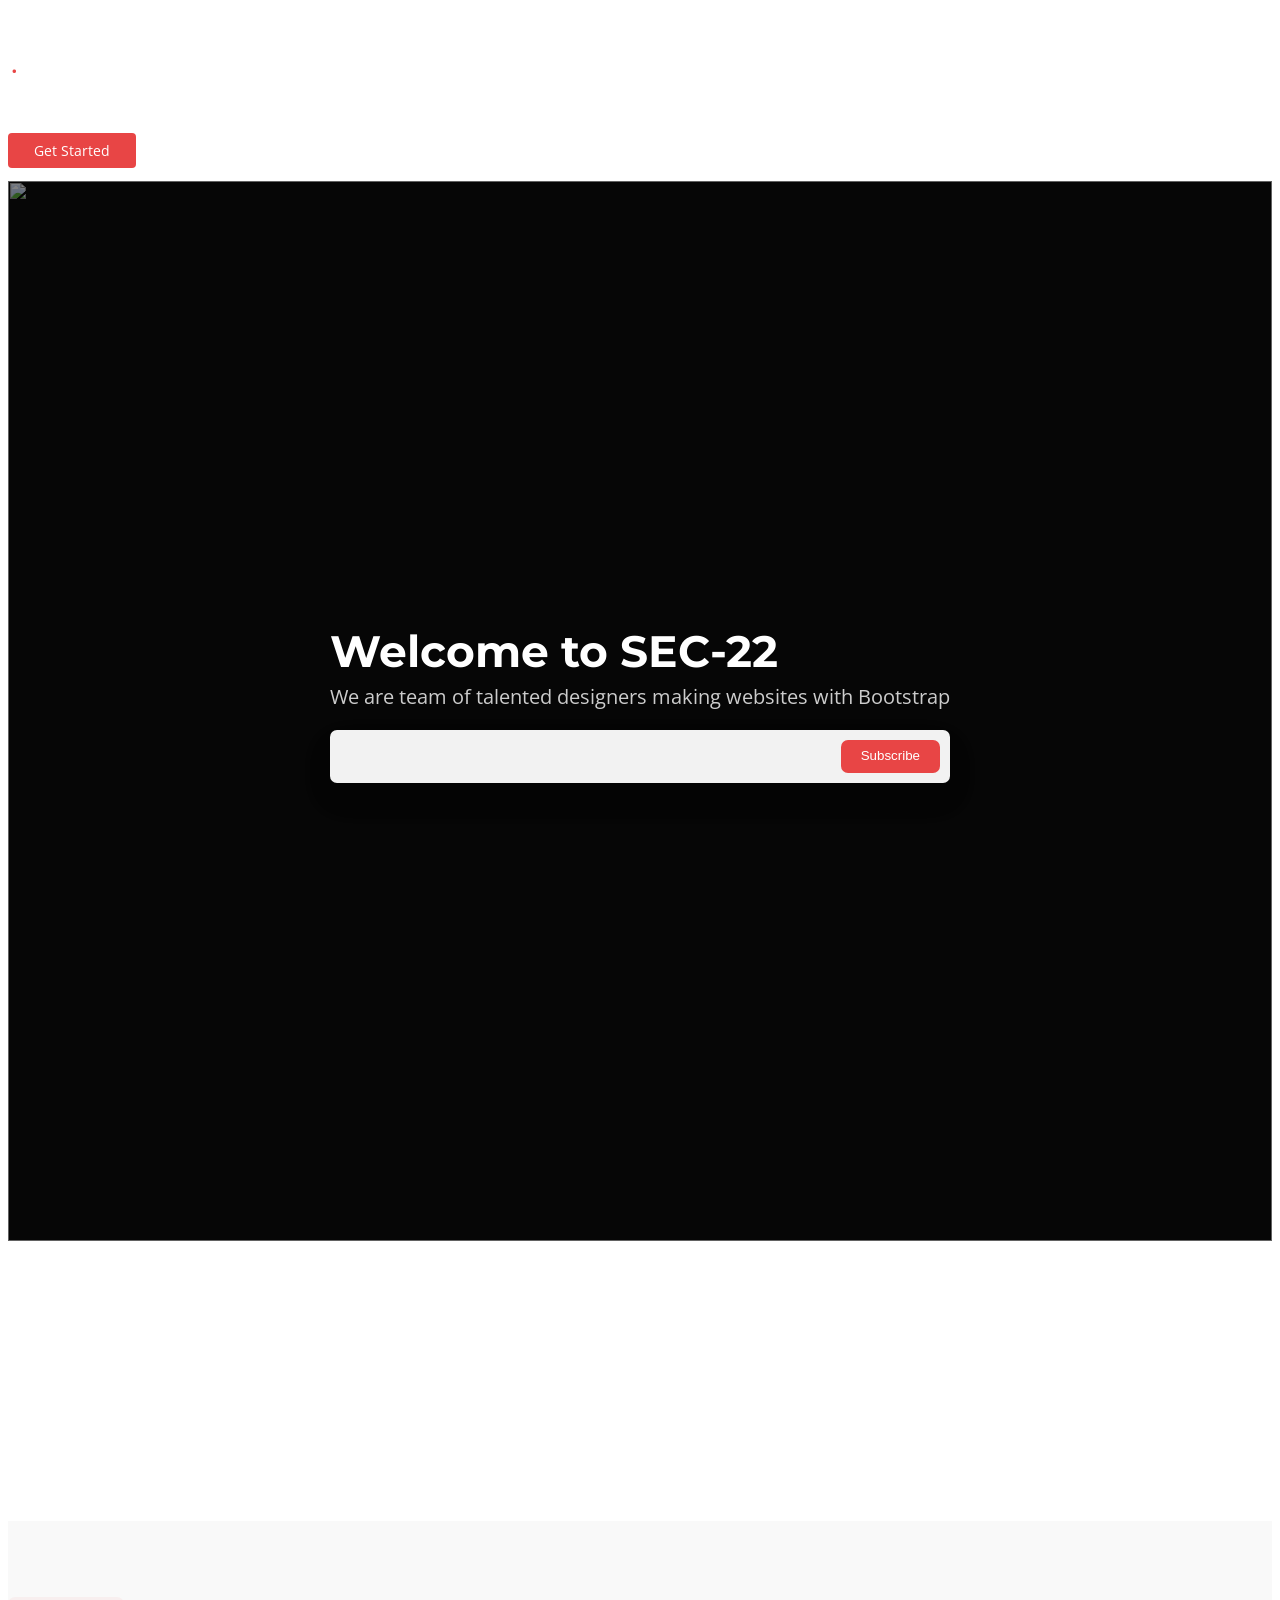
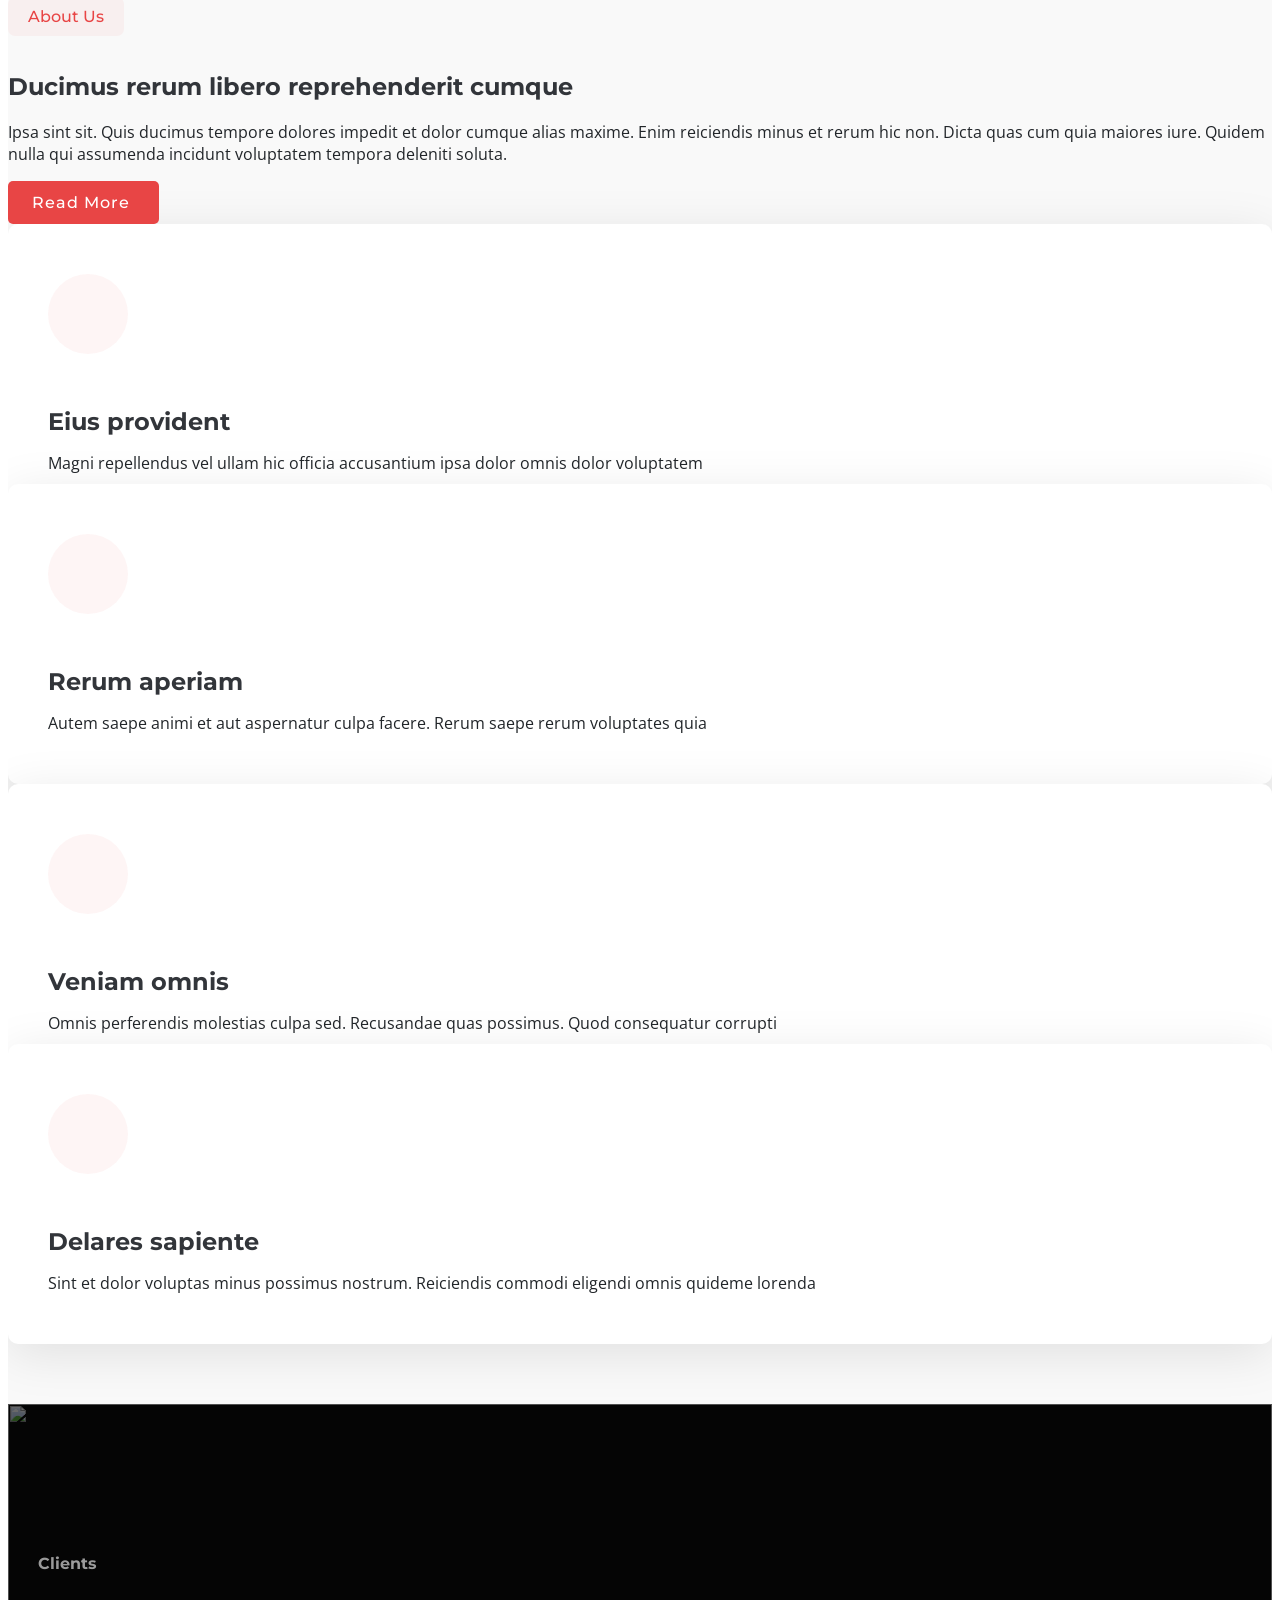
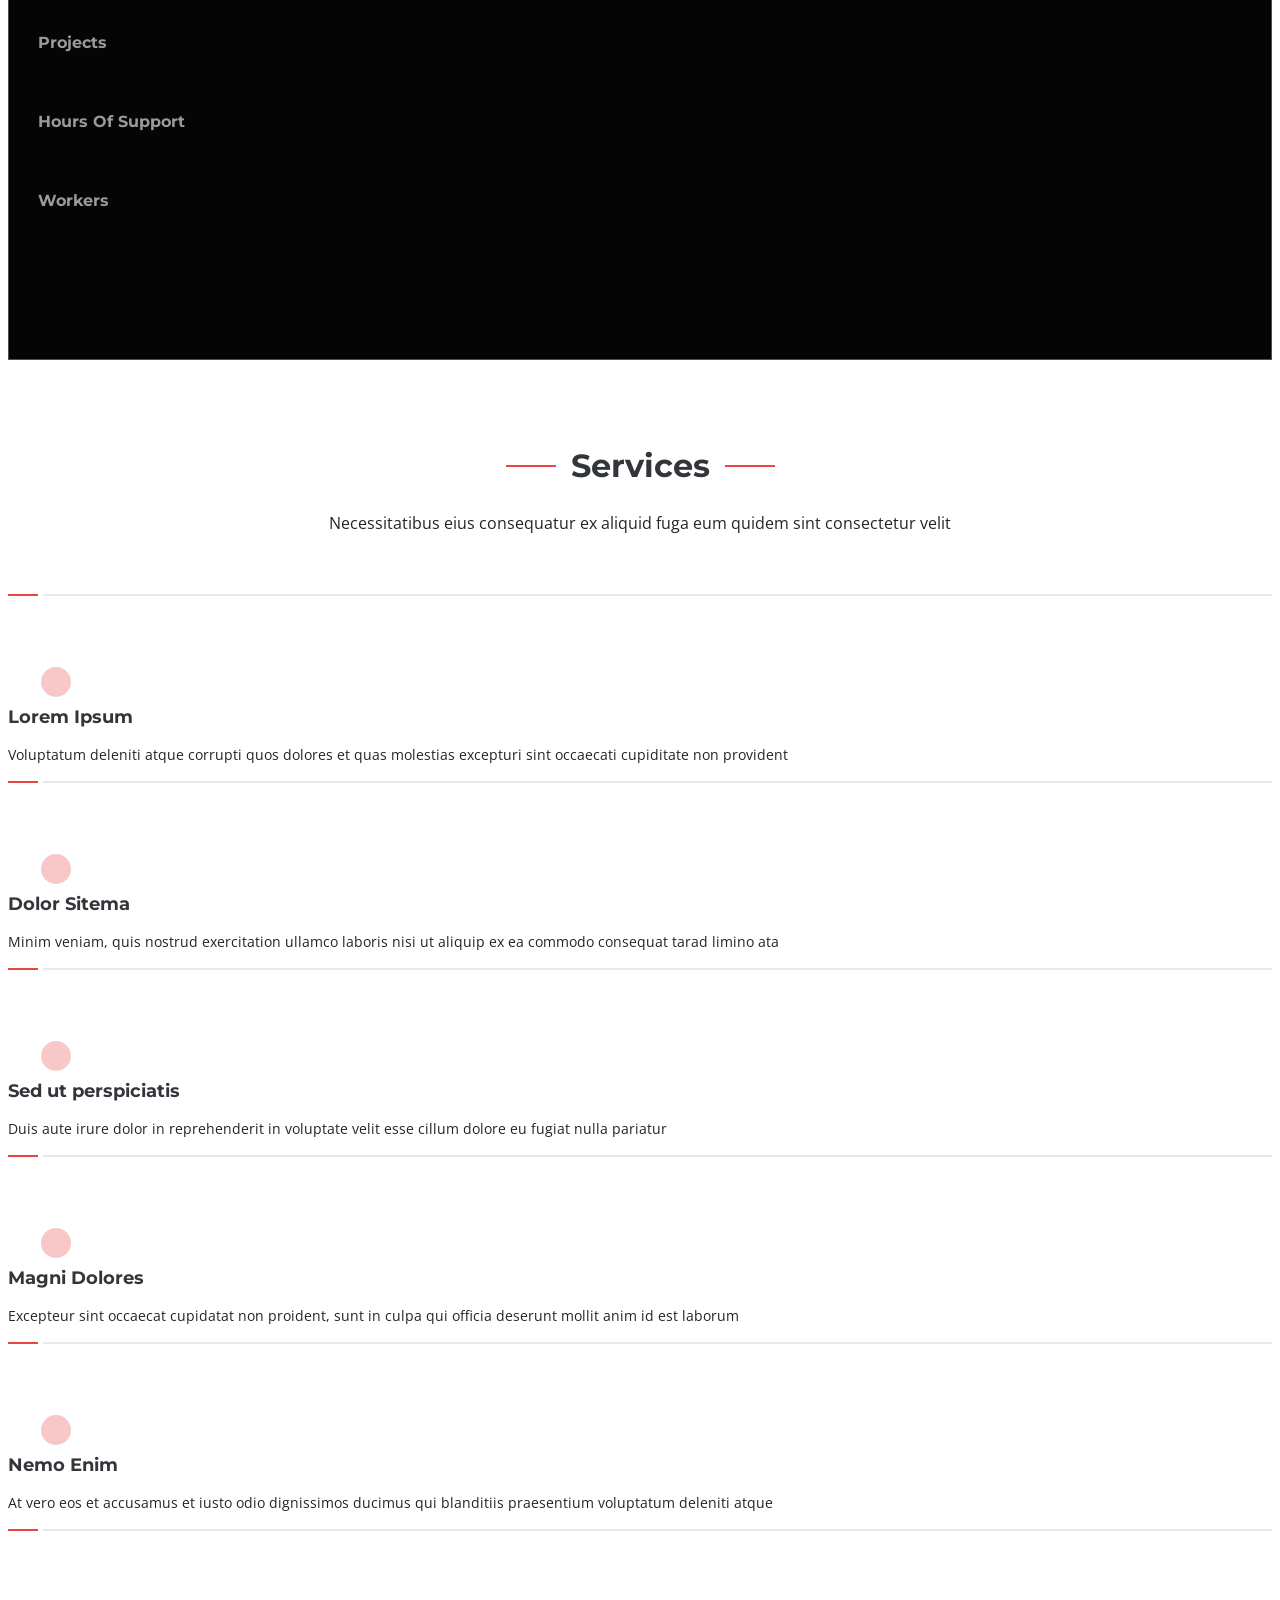
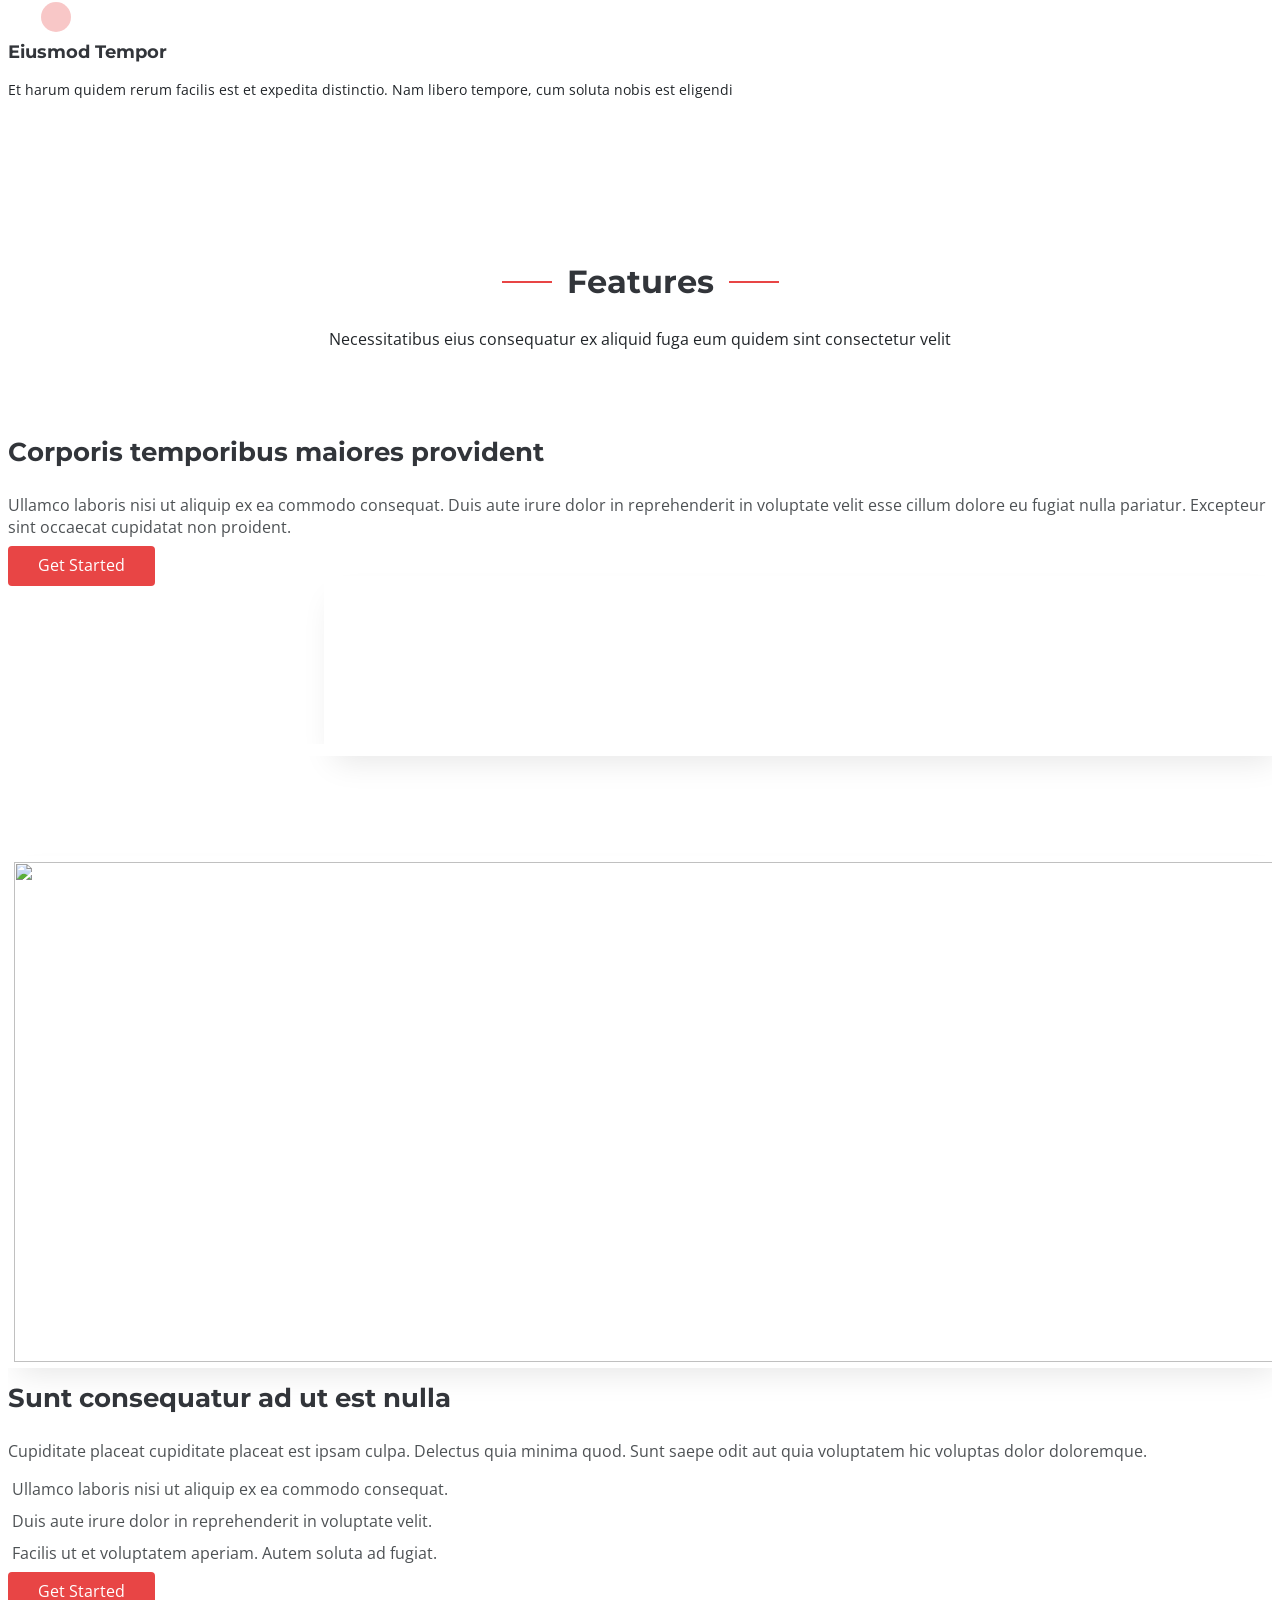
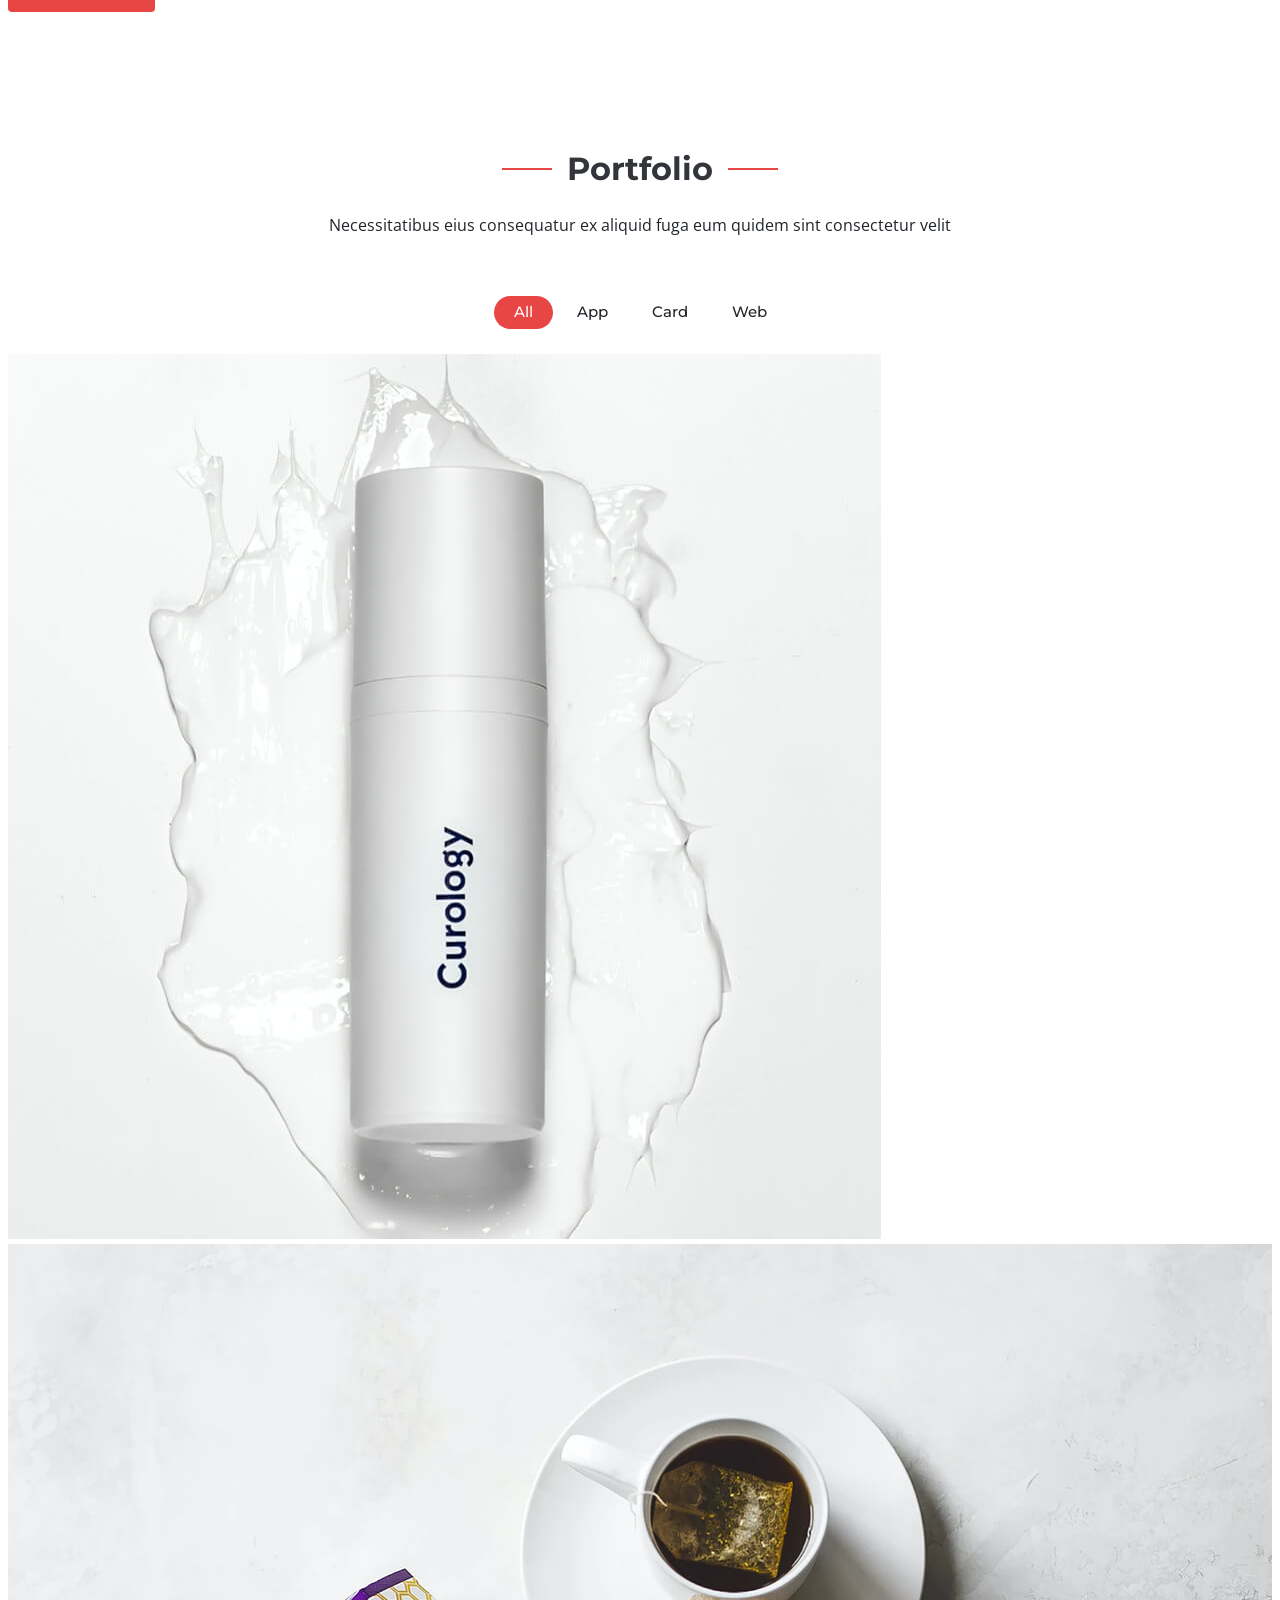
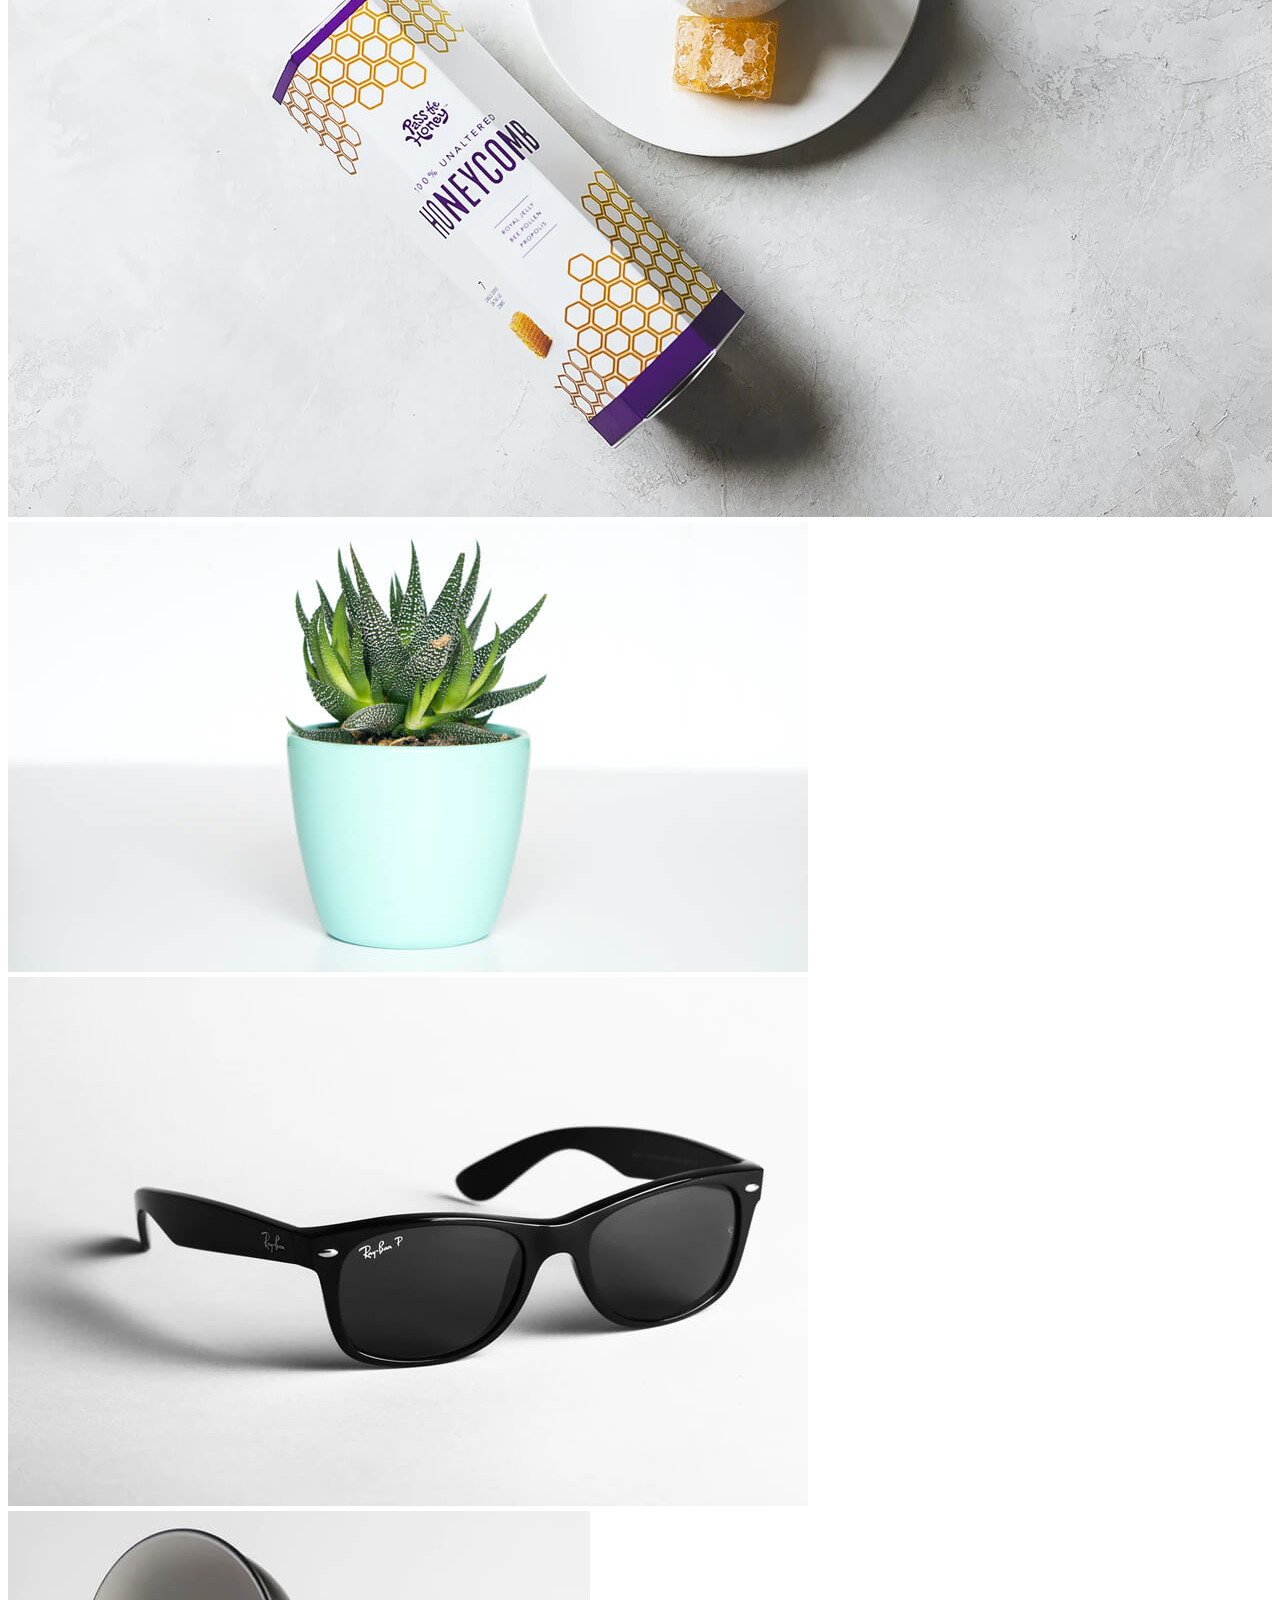
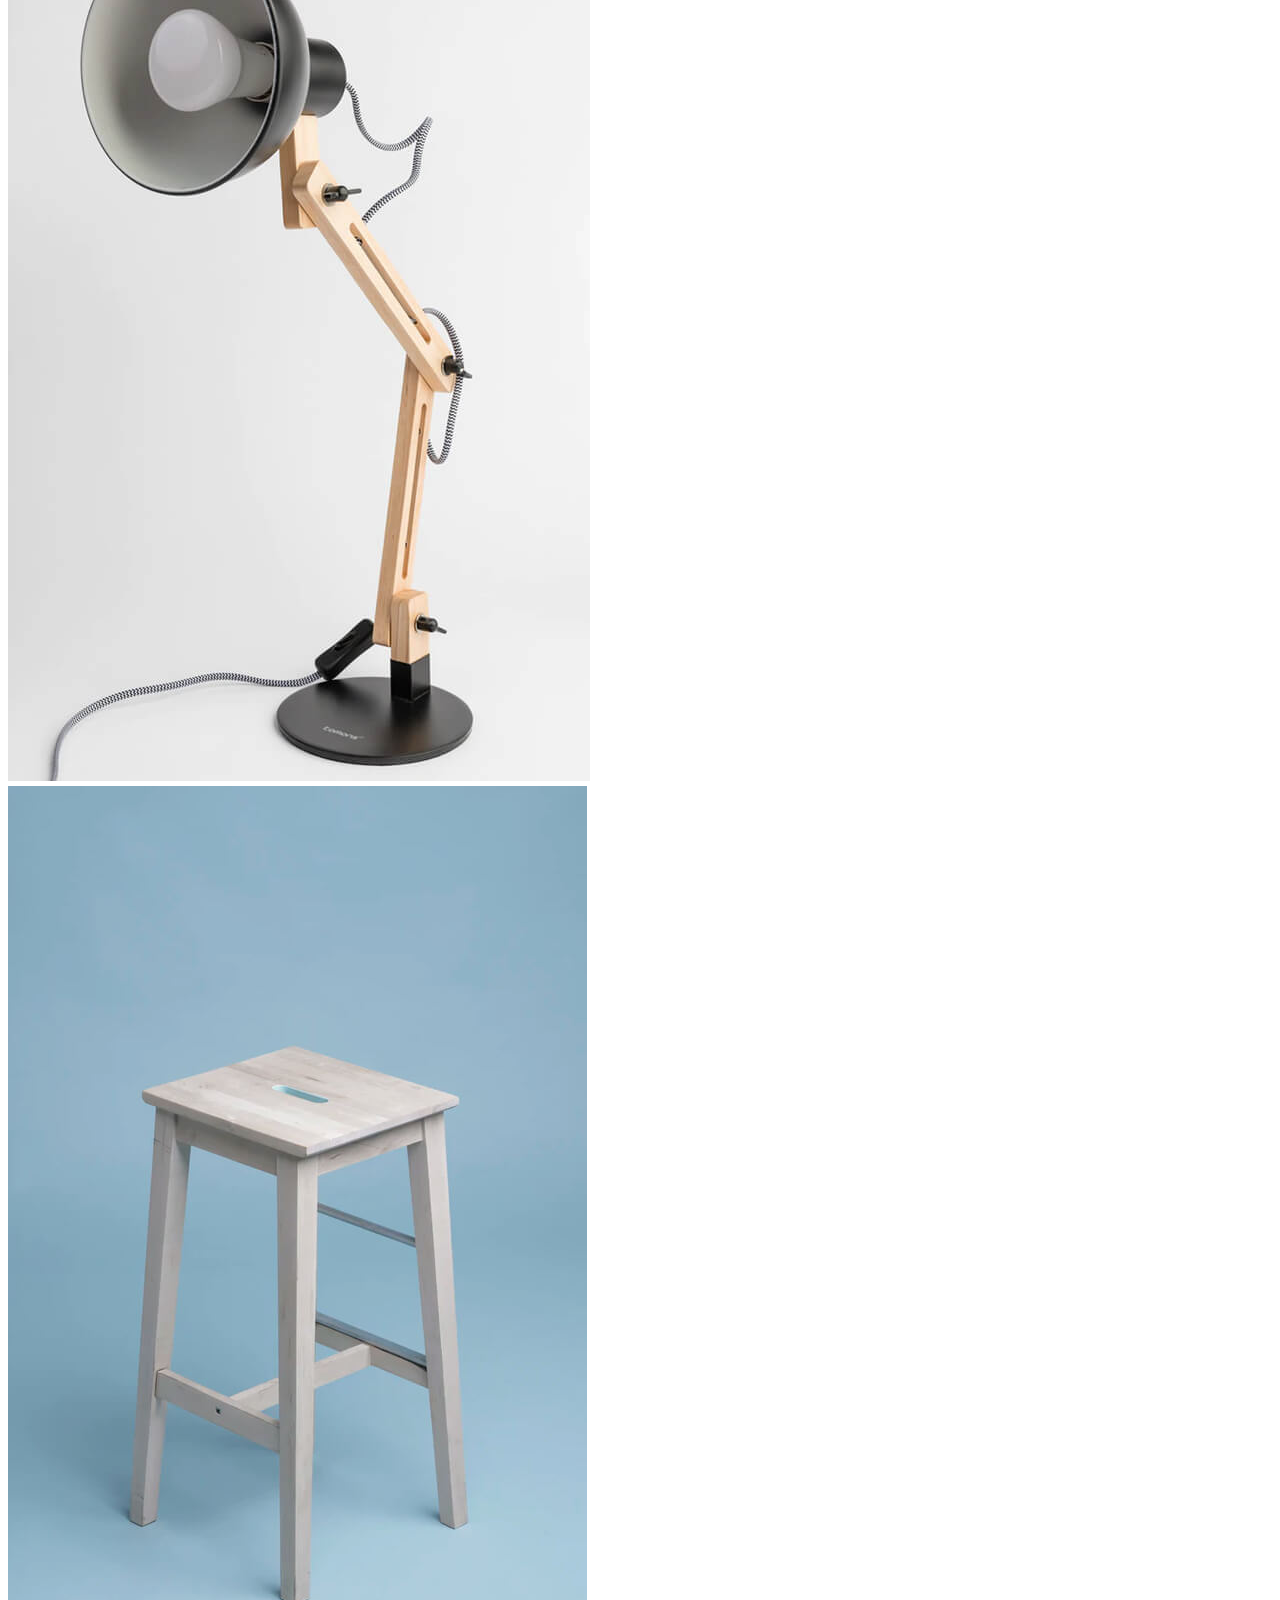
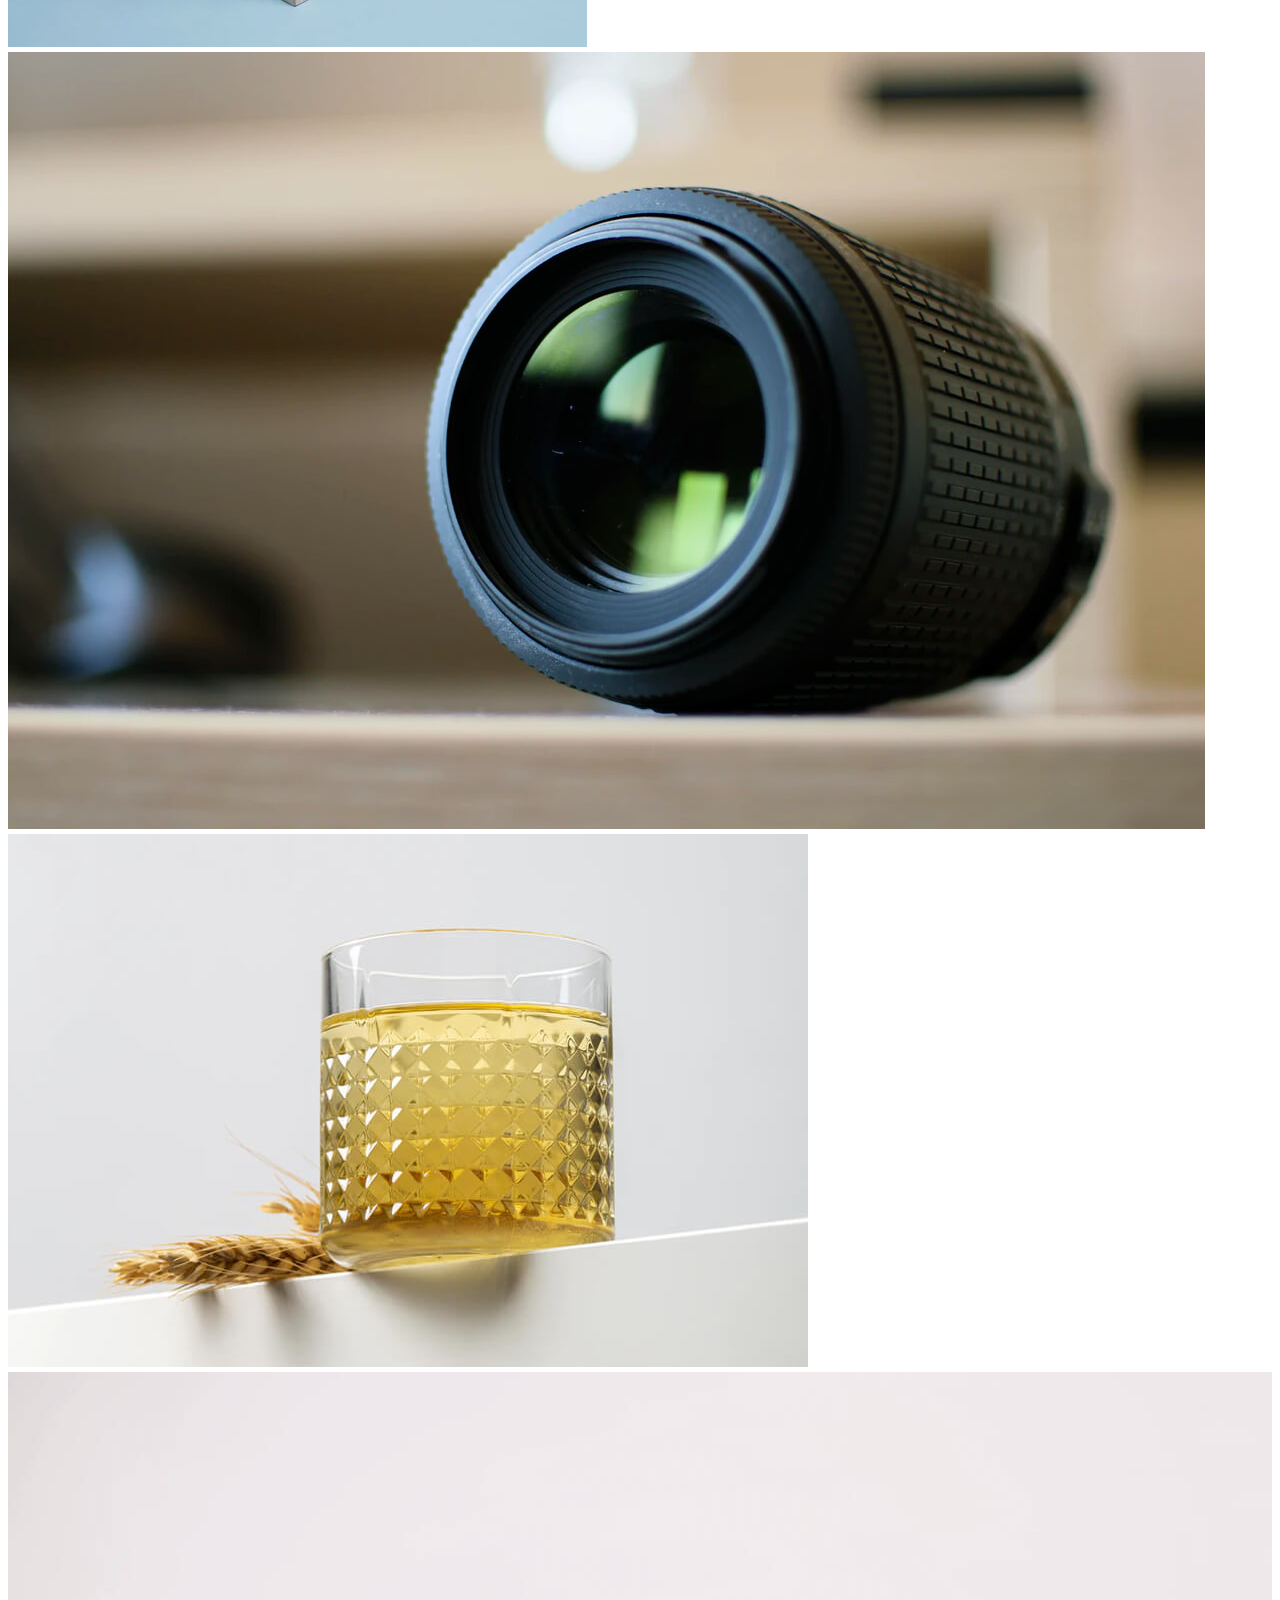
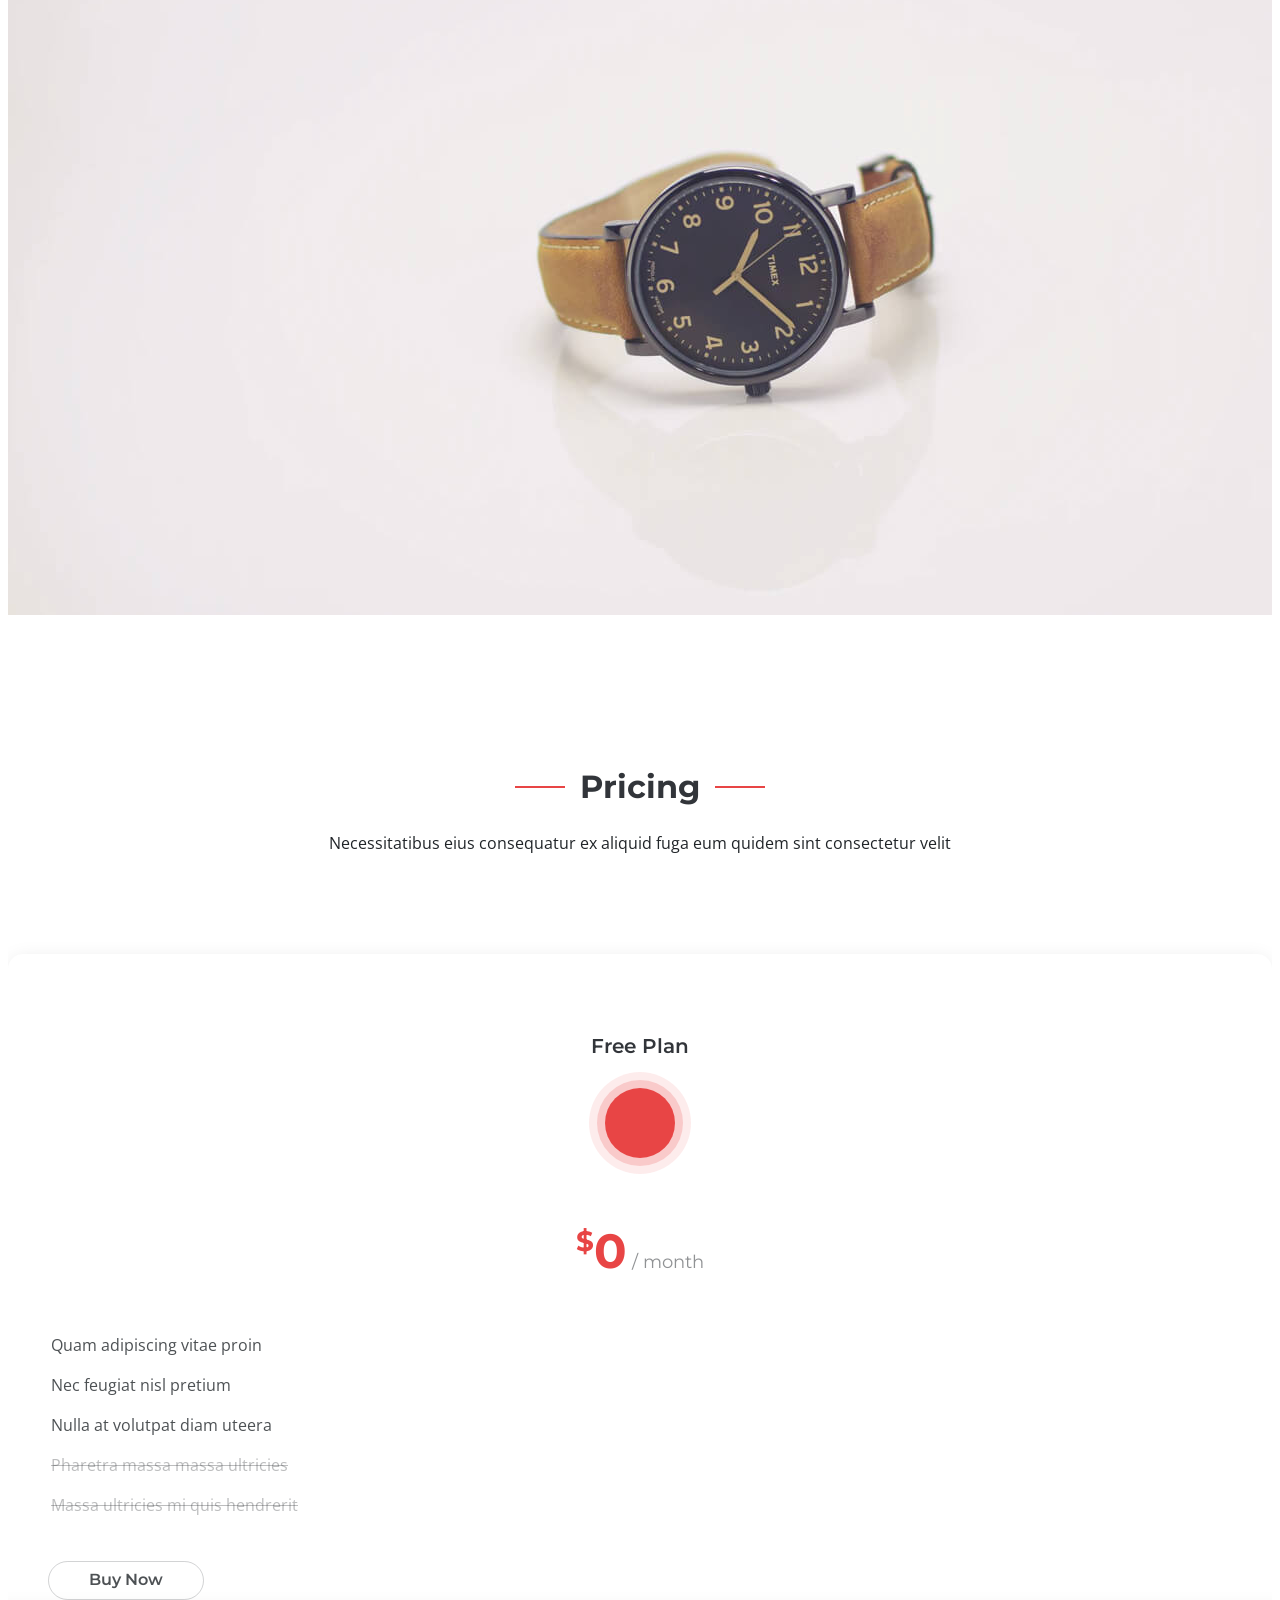
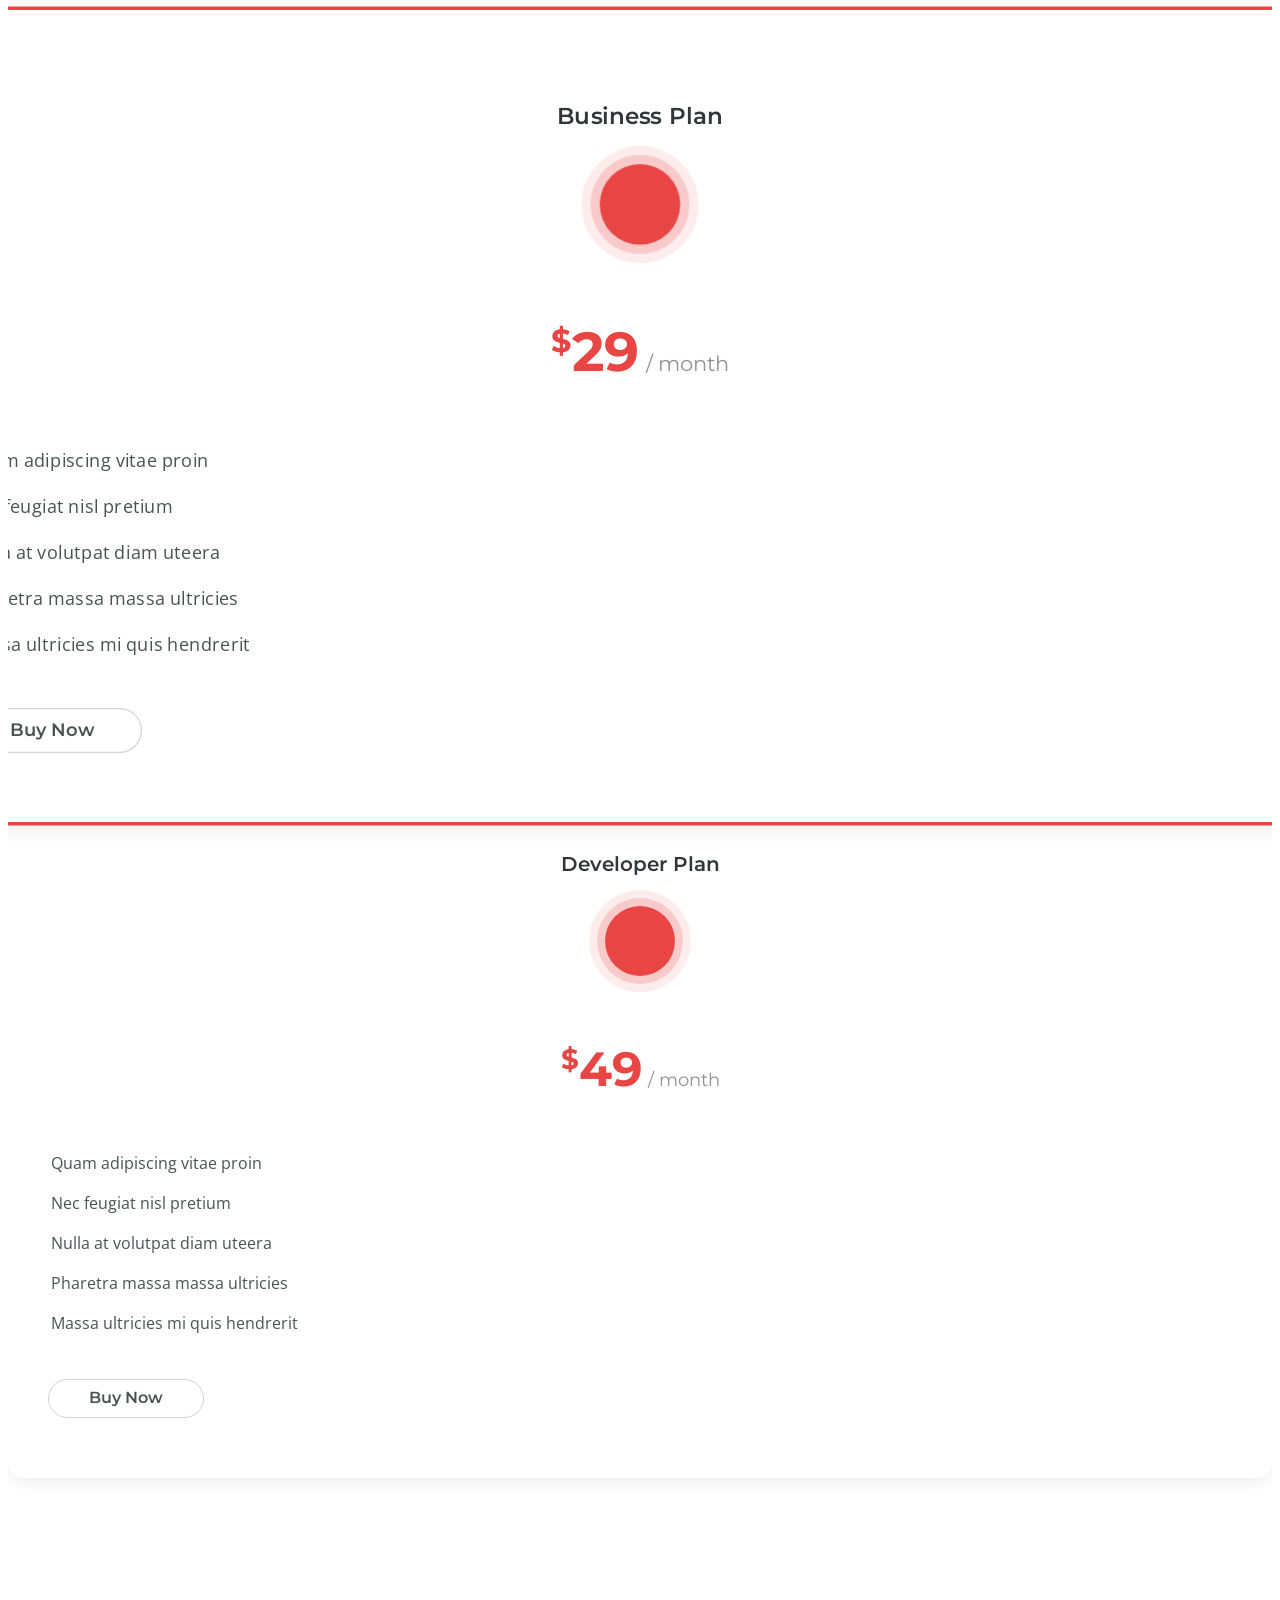
==== index.html @ a38c8d99 "Update index.html" ====
<!DOCTYPE html>
<html lang="en">

<head>
  <meta charset="utf-8">
  <meta content="width=device-width, initial-scale=1.0" name="viewport">
  <title>Index - Append Bootstrap Template</title>
  <meta content="" name="description">
  <meta content="" name="keywords">

  <!-- Favicons -->
  <link href="assets/img/favicon.png" rel="icon">
  <link href="assets/img/apple-touch-icon.png" rel="apple-touch-icon">

  <!-- Fonts -->
  <link href="https://fonts.googleapis.com" rel="preconnect">
  <link href="https://fonts.gstatic.com" rel="preconnect" crossorigin>
  <link href="https://fonts.googleapis.com/css2?family=Open+Sans:ital,wght@0,300;0,400;0,500;0,600;0,700;0,800;1,300;1,400;1,500;1,600;1,700;1,800&family=Montserrat:ital,wght@0,100;0,200;0,300;0,400;0,500;0,600;0,700;0,800;0,900;1,100;1,200;1,300;1,400;1,500;1,600;1,700;1,800;1,900&family=Poppins:ital,wght@0,100;0,200;0,300;0,400;0,500;0,600;0,700;0,800;0,900;1,100;1,200;1,300;1,400;1,500;1,600;1,700;1,800;1,900&display=swap" rel="stylesheet">

  <!-- Vendor CSS Files -->
  <link href="assets/vendor/bootstrap/css/bootstrap.min.css" rel="stylesheet">
  <link href="assets/vendor/bootstrap-icons/bootstrap-icons.css" rel="stylesheet">
  <link href="assets/vendor/aos/aos.css" rel="stylesheet">
  <link href="assets/vendor/glightbox/css/glightbox.min.css" rel="stylesheet">
  <link href="assets/vendor/swiper/swiper-bundle.min.css" rel="stylesheet">

  <!-- Main CSS File -->
  <link href="assets/css/main.css" rel="stylesheet">

  <!-- =======================================================
  * Template Name: Append
  * Template URL: https://bootstrapmade.com/append-bootstrap-website-template/
  * Updated: Jun 29 2024 with Bootstrap v5.3.3
  * Author: BootstrapMade.com
  * License: https://bootstrapmade.com/license/
  ======================================================== -->
</head>

<body class="index-page">

  <header id="header" class="header d-flex align-items-center fixed-top">
    <div class="container-fluid position-relative d-flex align-items-center justify-content-between">

      <a href="index.html" class="logo d-flex align-items-center me-auto me-xl-0">
        <!-- Uncomment the line below if you also wish to use an image logo -->
        <!-- <img src="assets/img/logo.png" alt=""> -->
        <h1 class="sitename">Append</h1><span>.</span>
      </a>

      <nav id="navmenu" class="navmenu">
        <ul>
          <li><a href="index.html#hero" class="active">Home</a></li>
          <li><a href="index.html#about">About</a></li>
          <li><a href="index.html#services">Services</a></li>
          <li><a href="https://drive.google.com/file/d/17rLbXebFjLsSNFcd44sQ0pHz7iNbWC-z/view">Chat Bot</a></li>
          <li><a href="index.html#pricing">Pricing</a></li>
          <li><a href="index.html#team">Team</a></li>
          <li><a href="blog.html">Blog</a></li>
          <li class="dropdown"><a href="#"><span>Dropdown</span> <i class="bi bi-chevron-down toggle-dropdown"></i></a>
            <ul>
              <li><a href="#">Dropdown 1</a></li>
              <li class="dropdown"><a href="#"><span>Deep Dropdown</span> <i class="bi bi-chevron-down toggle-dropdown"></i></a>
                <ul>
                  <li><a href="#">Deep Dropdown 1</a></li>
                  <li><a href="#">Deep Dropdown 2</a></li>
                  <li><a href="#">Deep Dropdown 3</a></li>
                  <li><a href="#">Deep Dropdown 4</a></li>
                  <li><a href="#">Deep Dropdown 5</a></li>
                </ul>
              </li>
              <li><a href="#">Dropdown 2</a></li>
              <li><a href="#">Dropdown 3</a></li>
              <li><a href="#">Dropdown 4</a></li>
            </ul>
          </li>
          <li><a href="index.html#contact">Contact</a></li>
        </ul>
        <i class="mobile-nav-toggle d-xl-none bi bi-list"></i>
      </nav>

      <a class="btn-getstarted" href="index.html#about">Get Started</a>

    </div>
  </header>

  <main class="main">

    <!-- Hero Section -->
    <section id="hero" class="hero section dark-background">

      <img src="assets/img/hero-bg.jpg" alt="" data-aos="fade-in">

      <div class="container">
        <div class="row">
          <div class="col-lg-10">
            <h2 data-aos="fade-up" data-aos-delay="100">Welcome to  SEC-22</h2>
            <p data-aos="fade-up" data-aos-delay="200">We are team of talented designers making websites with Bootstrap</p>
          </div>
          <div class="col-lg-5" data-aos="fade-up" data-aos-delay="300">
            <form action="forms/newsletter.php" method="post" class="php-email-form">
              <div class="sign-up-form"><input type="email" name="email"><input type="submit" value="Subscribe"></div>
              <div class="loading">Loading</div>
              <div class="error-message"></div>
              <div class="sent-message">Your subscription request has been sent. Thank you!</div>
            </form>
          </div>
        </div>
      </div>

    </section><!-- /Hero Section -->

    <!-- Clients Section -->
    <section id="clients" class="clients section">

      <div class="container" data-aos="fade-up">

        <div class="row gy-4">

          <div class="col-xl-2 col-md-3 col-6 client-logo">
            <img src="assets/img/clients/client-1.png" class="img-fluid" alt="">
          </div><!-- End Client Item -->

          <div class="col-xl-2 col-md-3 col-6 client-logo">
            <img src="assets/img/clients/client-2.png" class="img-fluid" alt="">
          </div><!-- End Client Item -->

          <div class="col-xl-2 col-md-3 col-6 client-logo">
            <img src="assets/img/clients/client-3.png" class="img-fluid" alt="">
          </div><!-- End Client Item -->

          <div class="col-xl-2 col-md-3 col-6 client-logo">
            <img src="assets/img/clients/client-4.png" class="img-fluid" alt="">
          </div><!-- End Client Item -->

          <div class="col-xl-2 col-md-3 col-6 client-logo">
            <img src="assets/img/clients/client-5.png" class="img-fluid" alt="">
          </div><!-- End Client Item -->

          <div class="col-xl-2 col-md-3 col-6 client-logo">
            <img src="assets/img/clients/client-6.png" class="img-fluid" alt="">
          </div><!-- End Client Item -->

        </div>

      </div>

    </section><!-- /Clients Section -->

    <!-- About Section -->
    <section id="about" class="about section light-background">

      <div class="container" data-aos="fade-up" data-aos-delay="100">
        <div class="row align-items-xl-center gy-5">

          <div class="col-xl-5 content">
            <h3>About Us</h3>
            <h2>Ducimus rerum libero reprehenderit cumque</h2>
            <p>Ipsa sint sit. Quis ducimus tempore dolores impedit et dolor cumque alias maxime. Enim reiciendis minus et rerum hic non. Dicta quas cum quia maiores iure. Quidem nulla qui assumenda incidunt voluptatem tempora deleniti soluta.</p>
            <a href="#" class="read-more"><span>Read More</span><i class="bi bi-arrow-right"></i></a>
          </div>

          <div class="col-xl-7">
            <div class="row gy-4 icon-boxes">

              <div class="col-md-6" data-aos="fade-up" data-aos-delay="200">
                <div class="icon-box">
                  <i class="bi bi-buildings"></i>
                  <h3>Eius provident</h3>
                  <p>Magni repellendus vel ullam hic officia accusantium ipsa dolor omnis dolor voluptatem</p>
                </div>
              </div> <!-- End Icon Box -->

              <div class="col-md-6" data-aos="fade-up" data-aos-delay="300">
                <div class="icon-box">
                  <i class="bi bi-clipboard-pulse"></i>
                  <h3>Rerum aperiam</h3>
                  <p>Autem saepe animi et aut aspernatur culpa facere. Rerum saepe rerum voluptates quia</p>
                </div>
              </div> <!-- End Icon Box -->

              <div class="col-md-6" data-aos="fade-up" data-aos-delay="400">
                <div class="icon-box">
                  <i class="bi bi-command"></i>
                  <h3>Veniam omnis</h3>
                  <p>Omnis perferendis molestias culpa sed. Recusandae quas possimus. Quod consequatur corrupti</p>
                </div>
              </div> <!-- End Icon Box -->

              <div class="col-md-6" data-aos="fade-up" data-aos-delay="500">
                <div class="icon-box">
                  <i class="bi bi-graph-up-arrow"></i>
                  <h3>Delares sapiente</h3>
                  <p>Sint et dolor voluptas minus possimus nostrum. Reiciendis commodi eligendi omnis quideme lorenda</p>
                </div>
              </div> <!-- End Icon Box -->

            </div>
          </div>

        </div>
      </div>

    </section><!-- /About Section -->

    <!-- Stats Section -->
    <section id="stats" class="stats section dark-background">

      <img src="assets/img/stats-bg.jpg" alt="" data-aos="fade-in">

      <div class="container position-relative" data-aos="fade-up" data-aos-delay="100">

        <div class="row gy-4">

          <div class="col-lg-3 col-md-6">
            <div class="stats-item text-center w-100 h-100">
              <span data-purecounter-start="0" data-purecounter-end="232" data-purecounter-duration="1" class="purecounter"></span>
              <p>Clients</p>
            </div>
          </div><!-- End Stats Item -->

          <div class="col-lg-3 col-md-6">
            <div class="stats-item text-center w-100 h-100">
              <span data-purecounter-start="0" data-purecounter-end="521" data-purecounter-duration="1" class="purecounter"></span>
              <p>Projects</p>
            </div>
          </div><!-- End Stats Item -->

          <div class="col-lg-3 col-md-6">
            <div class="stats-item text-center w-100 h-100">
              <span data-purecounter-start="0" data-purecounter-end="1453" data-purecounter-duration="1" class="purecounter"></span>
              <p>Hours Of Support</p>
            </div>
          </div><!-- End Stats Item -->

          <div class="col-lg-3 col-md-6">
            <div class="stats-item text-center w-100 h-100">
              <span data-purecounter-start="0" data-purecounter-end="32" data-purecounter-duration="1" class="purecounter"></span>
              <p>Workers</p>
            </div>
          </div><!-- End Stats Item -->

        </div>

      </div>

    </section><!-- /Stats Section -->

    <!-- Services Section -->
    <section id="services" class="services section">

      <!-- Section Title -->
      <div class="container section-title" data-aos="fade-up">
        <h2>Services</h2>
        <p>Necessitatibus eius consequatur ex aliquid fuga eum quidem sint consectetur velit</p>
      </div><!-- End Section Title -->

      <div class="container">

        <div class="row gy-4">

          <div class="col-lg-6 " data-aos="fade-up" data-aos-delay="100">
            <div class="service-item d-flex">
              <div class="icon flex-shrink-0"><i class="bi bi-briefcase"></i></div>
              <div>
                <h4 class="title"><a href="services-details.html" class="stretched-link">Lorem Ipsum</a></h4>
                <p class="description">Voluptatum deleniti atque corrupti quos dolores et quas molestias excepturi sint occaecati cupiditate non provident</p>
              </div>
            </div>
          </div>
          <!-- End Service Item -->

          <div class="col-lg-6 " data-aos="fade-up" data-aos-delay="200">
            <div class="service-item d-flex">
              <div class="icon flex-shrink-0"><i class="bi bi-card-checklist"></i></div>
              <div>
                <h4 class="title"><a href="services-details.html" class="stretched-link">Dolor Sitema</a></h4>
                <p class="description">Minim veniam, quis nostrud exercitation ullamco laboris nisi ut aliquip ex ea commodo consequat tarad limino ata</p>
              </div>
            </div>
          </div><!-- End Service Item -->

          <div class="col-lg-6 " data-aos="fade-up" data-aos-delay="300">
            <div class="service-item d-flex">
              <div class="icon flex-shrink-0"><i class="bi bi-bar-chart"></i></div>
              <div>
                <h4 class="title"><a href="services-details.html" class="stretched-link">Sed ut perspiciatis</a></h4>
                <p class="description">Duis aute irure dolor in reprehenderit in voluptate velit esse cillum dolore eu fugiat nulla pariatur</p>
              </div>
            </div>
          </div><!-- End Service Item -->

          <div class="col-lg-6 " data-aos="fade-up" data-aos-delay="400">
            <div class="service-item d-flex">
              <div class="icon flex-shrink-0"><i class="bi bi-binoculars"></i></div>
              <div>
                <h4 class="title"><a href="services-details.html" class="stretched-link">Magni Dolores</a></h4>
                <p class="description">Excepteur sint occaecat cupidatat non proident, sunt in culpa qui officia deserunt mollit anim id est laborum</p>
              </div>
            </div>
          </div><!-- End Service Item -->

          <div class="col-lg-6 " data-aos="fade-up" data-aos-delay="500">
            <div class="service-item d-flex">
              <div class="icon flex-shrink-0"><i class="bi bi-brightness-high"></i></div>
              <div>
                <h4 class="title"><a href="services-details.html" class="stretched-link">Nemo Enim</a></h4>
                <p class="description">At vero eos et accusamus et iusto odio dignissimos ducimus qui blanditiis praesentium voluptatum deleniti atque</p>
              </div>
            </div>
          </div><!-- End Service Item -->

          <div class="col-lg-6 " data-aos="fade-up" data-aos-delay="600">
            <div class="service-item d-flex">
              <div class="icon flex-shrink-0"><i class="bi bi-calendar4-week"></i></div>
              <div>
                <h4 class="title"><a href="services-details.html" class="stretched-link">Eiusmod Tempor</a></h4>
                <p class="description">Et harum quidem rerum facilis est et expedita distinctio. Nam libero tempore, cum soluta nobis est eligendi</p>
              </div>
            </div>
          </div><!-- End Service Item -->

        </div>

      </div>

    </section><!-- /Services Section -->

    <!-- Features Section -->
    <section id="features" class="features section">

      <!-- Section Title -->
      <div class="container section-title" data-aos="fade-up">
        <h2>Features</h2>
        <p>Necessitatibus eius consequatur ex aliquid fuga eum quidem sint consectetur velit</p>
      </div><!-- End Section Title -->

      <div class="container">

        <div class="row gy-4 align-items-center features-item">
          <div class="col-lg-5 order-2 order-lg-1" data-aos="fade-up" data-aos-delay="200">
            <h3>Corporis temporibus maiores provident</h3>
            <p>
              Ullamco laboris nisi ut aliquip ex ea commodo consequat. Duis aute irure dolor in reprehenderit in voluptate
              velit esse cillum dolore eu fugiat nulla pariatur. Excepteur sint occaecat cupidatat non proident.
            </p>
            <a href="#" class="btn btn-get-started">Get Started</a>
          </div>
          <div class="col-lg-7 order-1 order-lg-2 d-flex align-items-center" data-aos="zoom-out" data-aos-delay="100">
            <div class="image-stack">
              <img src="assets/img/features-light-1.jpg" alt="" class="stack-front">
              <img src="assets/img/features-light-2.jpg" alt="" class="stack-back">
            </div>
          </div>
        </div><!-- Features Item -->

        <div class="row gy-4 align-items-stretch justify-content-between features-item ">
          <div class="col-lg-6 d-flex align-items-center features-img-bg" data-aos="zoom-out">
            <img src="assets/img/features-light-3.jpg" class="img-fluid" alt="">
          </div>
          <div class="col-lg-5 d-flex justify-content-center flex-column" data-aos="fade-up">
            <h3>Sunt consequatur ad ut est nulla</h3>
            <p>Cupiditate placeat cupiditate placeat est ipsam culpa. Delectus quia minima quod. Sunt saepe odit aut quia voluptatem hic voluptas dolor doloremque.</p>
            <ul>
              <li><i class="bi bi-check"></i> <span>Ullamco laboris nisi ut aliquip ex ea commodo consequat.</span></li>
              <li><i class="bi bi-check"></i><span> Duis aute irure dolor in reprehenderit in voluptate velit.</span></li>
              <li><i class="bi bi-check"></i> <span>Facilis ut et voluptatem aperiam. Autem soluta ad fugiat</span>.</li>
            </ul>
            <a href="#" class="btn btn-get-started align-self-start">Get Started</a>
          </div>
        </div><!-- Features Item -->

      </div>

    </section><!-- /Features Section -->

    <!-- Portfolio Section -->
    <section id="portfolio" class="portfolio section">

      <!-- Section Title -->
      <div class="container section-title" data-aos="fade-up">
        <h2>Portfolio</h2>
        <p>Necessitatibus eius consequatur ex aliquid fuga eum quidem sint consectetur velit</p>
      </div><!-- End Section Title -->

      <div class="container">

        <div class="isotope-layout" data-default-filter="*" data-layout="masonry" data-sort="original-order">

          <ul class="portfolio-filters isotope-filters" data-aos="fade-up" data-aos-delay="100">
            <li data-filter="*" class="filter-active">All</li>
            <li data-filter=".filter-app">App</li>
            <li data-filter=".filter-product">Card</li>
            <li data-filter=".filter-branding">Web</li>
          </ul><!-- End Portfolio Filters -->

          <div class="row gy-4 isotope-container" data-aos="fade-up" data-aos-delay="200">

            <div class="col-lg-4 col-md-6 portfolio-item isotope-item filter-app">
              <img src="assets/img/masonry-portfolio/masonry-portfolio-1.jpg" class="img-fluid" alt="">
              <div class="portfolio-info">
                <h4>App 1</h4>
                <p>Lorem ipsum, dolor sit</p>
                <a href="assets/img/masonry-portfolio/masonry-portfolio-1.jpg" title="App 1" data-gallery="portfolio-gallery-app" class="glightbox preview-link"><i class="bi bi-zoom-in"></i></a>
                <a href="portfolio-details.html" title="More Details" class="details-link"><i class="bi bi-link-45deg"></i></a>
              </div>
            </div><!-- End Portfolio Item -->

            <div class="col-lg-4 col-md-6 portfolio-item isotope-item filter-product">
              <img src="assets/img/masonry-portfolio/masonry-portfolio-2.jpg" class="img-fluid" alt="">
              <div class="portfolio-info">
                <h4>Product 1</h4>
                <p>Lorem ipsum, dolor sit</p>
                <a href="assets/img/masonry-portfolio/masonry-portfolio-2.jpg" title="Product 1" data-gallery="portfolio-gallery-product" class="glightbox preview-link"><i class="bi bi-zoom-in"></i></a>
                <a href="portfolio-details.html" title="More Details" class="details-link"><i class="bi bi-link-45deg"></i></a>
              </div>
            </div><!-- End Portfolio Item -->

            <div class="col-lg-4 col-md-6 portfolio-item isotope-item filter-branding">
              <img src="assets/img/masonry-portfolio/masonry-portfolio-3.jpg" class="img-fluid" alt="">
              <div class="portfolio-info">
                <h4>Branding 1</h4>
                <p>Lorem ipsum, dolor sit</p>
                <a href="assets/img/masonry-portfolio/masonry-portfolio-3.jpg" title="Branding 1" data-gallery="portfolio-gallery-branding" class="glightbox preview-link"><i class="bi bi-zoom-in"></i></a>
                <a href="portfolio-details.html" title="More Details" class="details-link"><i class="bi bi-link-45deg"></i></a>
              </div>
            </div><!-- End Portfolio Item -->

            <div class="col-lg-4 col-md-6 portfolio-item isotope-item filter-app">
              <img src="assets/img/masonry-portfolio/masonry-portfolio-4.jpg" class="img-fluid" alt="">
              <div class="portfolio-info">
                <h4>App 2</h4>
                <p>Lorem ipsum, dolor sit</p>
                <a href="assets/img/masonry-portfolio/masonry-portfolio-4.jpg" title="App 2" data-gallery="portfolio-gallery-app" class="glightbox preview-link"><i class="bi bi-zoom-in"></i></a>
                <a href="portfolio-details.html" title="More Details" class="details-link"><i class="bi bi-link-45deg"></i></a>
              </div>
            </div><!-- End Portfolio Item -->

            <div class="col-lg-4 col-md-6 portfolio-item isotope-item filter-product">
              <img src="assets/img/masonry-portfolio/masonry-portfolio-5.jpg" class="img-fluid" alt="">
              <div class="portfolio-info">
                <h4>Product 2</h4>
                <p>Lorem ipsum, dolor sit</p>
                <a href="assets/img/masonry-portfolio/masonry-portfolio-5.jpg" title="Product 2" data-gallery="portfolio-gallery-product" class="glightbox preview-link"><i class="bi bi-zoom-in"></i></a>
                <a href="portfolio-details.html" title="More Details" class="details-link"><i class="bi bi-link-45deg"></i></a>
              </div>
            </div><!-- End Portfolio Item -->

            <div class="col-lg-4 col-md-6 portfolio-item isotope-item filter-branding">
              <img src="assets/img/masonry-portfolio/masonry-portfolio-6.jpg" class="img-fluid" alt="">
              <div class="portfolio-info">
                <h4>Branding 2</h4>
                <p>Lorem ipsum, dolor sit</p>
                <a href="assets/img/masonry-portfolio/masonry-portfolio-6.jpg" title="Branding 2" data-gallery="portfolio-gallery-branding" class="glightbox preview-link"><i class="bi bi-zoom-in"></i></a>
                <a href="portfolio-details.html" title="More Details" class="details-link"><i class="bi bi-link-45deg"></i></a>
              </div>
            </div><!-- End Portfolio Item -->

            <div class="col-lg-4 col-md-6 portfolio-item isotope-item filter-app">
              <img src="assets/img/masonry-portfolio/masonry-portfolio-7.jpg" class="img-fluid" alt="">
              <div class="portfolio-info">
                <h4>App 3</h4>
                <p>Lorem ipsum, dolor sit</p>
                <a href="assets/img/masonry-portfolio/masonry-portfolio-7.jpg" title="App 3" data-gallery="portfolio-gallery-app" class="glightbox preview-link"><i class="bi bi-zoom-in"></i></a>
                <a href="portfolio-details.html" title="More Details" class="details-link"><i class="bi bi-link-45deg"></i></a>
              </div>
            </div><!-- End Portfolio Item -->

            <div class="col-lg-4 col-md-6 portfolio-item isotope-item filter-product">
              <img src="assets/img/masonry-portfolio/masonry-portfolio-8.jpg" class="img-fluid" alt="">
              <div class="portfolio-info">
                <h4>Product 3</h4>
                <p>Lorem ipsum, dolor sit</p>
                <a href="assets/img/masonry-portfolio/masonry-portfolio-8.jpg" title="Product 3" data-gallery="portfolio-gallery-product" class="glightbox preview-link"><i class="bi bi-zoom-in"></i></a>
                <a href="portfolio-details.html" title="More Details" class="details-link"><i class="bi bi-link-45deg"></i></a>
              </div>
            </div><!-- End Portfolio Item -->

            <div class="col-lg-4 col-md-6 portfolio-item isotope-item filter-branding">
              <img src="assets/img/masonry-portfolio/masonry-portfolio-9.jpg" class="img-fluid" alt="">
              <div class="portfolio-info">
                <h4>Branding 3</h4>
                <p>Lorem ipsum, dolor sit</p>
                <a href="assets/img/masonry-portfolio/masonry-portfolio-9.jpg" title="Branding 2" data-gallery="portfolio-gallery-branding" class="glightbox preview-link"><i class="bi bi-zoom-in"></i></a>
                <a href="portfolio-details.html" title="More Details" class="details-link"><i class="bi bi-link-45deg"></i></a>
              </div>
            </div><!-- End Portfolio Item -->

          </div><!-- End Portfolio Container -->

        </div>

      </div>

    </section><!-- /Portfolio Section -->

    <!-- Pricing Section -->
    <section id="pricing" class="pricing section">

      <!-- Section Title -->
      <div class="container section-title" data-aos="fade-up">
        <h2>Pricing</h2>
        <p>Necessitatibus eius consequatur ex aliquid fuga eum quidem sint consectetur velit</p>
      </div><!-- End Section Title -->

      <div class="container" data-aos="zoom-in" data-aos-delay="100">

        <div class="row g-4">

          <div class="col-lg-4">
            <div class="pricing-item">
              <h3>Free Plan</h3>
              <div class="icon">
                <i class="bi bi-box"></i>
              </div>
              <h4><sup>$</sup>0<span> / month</span></h4>
              <ul>
                <li><i class="bi bi-check"></i> <span>Quam adipiscing vitae proin</span></li>
                <li><i class="bi bi-check"></i> <span>Nec feugiat nisl pretium</span></li>
                <li><i class="bi bi-check"></i> <span>Nulla at volutpat diam uteera</span></li>
                <li class="na"><i class="bi bi-x"></i> <span>Pharetra massa massa ultricies</span></li>
                <li class="na"><i class="bi bi-x"></i> <span>Massa ultricies mi quis hendrerit</span></li>
              </ul>
              <div class="text-center"><a href="#" class="buy-btn">Buy Now</a></div>
            </div>
          </div><!-- End Pricing Item -->

          <div class="col-lg-4">
            <div class="pricing-item featured">
              <h3>Business Plan</h3>
              <div class="icon">
                <i class="bi bi-rocket"></i>
              </div>

              <h4><sup>$</sup>29<span> / month</span></h4>
              <ul>
                <li><i class="bi bi-check"></i> <span>Quam adipiscing vitae proin</span></li>
                <li><i class="bi bi-check"></i> <span>Nec feugiat nisl pretium</span></li>
                <li><i class="bi bi-check"></i> <span>Nulla at volutpat diam uteera</span></li>
                <li><i class="bi bi-check"></i> <span>Pharetra massa massa ultricies</span></li>
                <li><i class="bi bi-check"></i> <span>Massa ultricies mi quis hendrerit</span></li>
              </ul>
              <div class="text-center"><a href="#" class="buy-btn">Buy Now</a></div>
            </div>
          </div><!-- End Pricing Item -->

          <div class="col-lg-4">
            <div class="pricing-item">
              <h3>Developer Plan</h3>
              <div class="icon">
                <i class="bi bi-send"></i>
              </div>
              <h4><sup>$</sup>49<span> / month</span></h4>
              <ul>
                <li><i class="bi bi-check"></i> <span>Quam adipiscing vitae proin</span></li>
                <li><i class="bi bi-check"></i> <span>Nec feugiat nisl pretium</span></li>
                <li><i class="bi bi-check"></i> <span>Nulla at volutpat diam uteera</span></li>
                <li><i class="bi bi-check"></i> <span>Pharetra massa massa ultricies</span></li>
                <li><i class="bi bi-check"></i> <span>Massa ultricies mi quis hendrerit</span></li>
              </ul>
              <div class="text-center"><a href="#" class="buy-btn">Buy Now</a></div>
            </div>
          </div><!-- End Pricing Item -->

        </div>

      </div>

    </section><!-- /Pricing Section -->

    <!-- Faq Section -->
    <section id="faq" class="faq section">

      <div class="container">

        <div class="row gy-4">

          <div class="col-lg-4" data-aos="fade-up" data-aos-delay="100">
            <div class="content px-xl-5">
              <h3><span>Frequently Asked </span><strong>Questions</strong></h3>
              <p>
                Lorem ipsum dolor sit amet, consectetur adipiscing elit, sed do eiusmod tempor incididunt ut labore et dolore magna aliqua. Duis aute irure dolor in reprehenderit
              </p>
            </div>
          </div>

          <div class="col-lg-8" data-aos="fade-up" data-aos-delay="200">

            <div class="faq-container">
              <div class="faq-item faq-active">
                <h3><span class="num">1.</span> <span>Non consectetur a erat nam at lectus urna duis?</span></h3>
                <div class="faq-content">
                  <p>Feugiat pretium nibh ipsum consequat. Tempus iaculis urna id volutpat lacus laoreet non curabitur gravida. Venenatis lectus magna fringilla urna porttitor rhoncus dolor purus non.</p>
                </div>
                <i class="faq-toggle bi bi-chevron-right"></i>
              </div><!-- End Faq item-->

              <div class="faq-item">
                <h3><span class="num">2.</span> <span>Feugiat scelerisque varius morbi enim nunc faucibus a pellentesque?</span></h3>
                <div class="faq-content">
                  <p>Dolor sit amet consectetur adipiscing elit pellentesque habitant morbi. Id interdum velit laoreet id donec ultrices. Fringilla phasellus faucibus scelerisque eleifend donec pretium. Est pellentesque elit ullamcorper dignissim. Mauris ultrices eros in cursus turpis massa tincidunt dui.</p>
                </div>
                <i class="faq-toggle bi bi-chevron-right"></i>
              </div><!-- End Faq item-->

              <div class="faq-item">
                <h3><span class="num">3.</span> <span>Dolor sit amet consectetur adipiscing elit pellentesque?</span></h3>
                <div class="faq-content">
                  <p>Eleifend mi in nulla posuere sollicitudin aliquam ultrices sagittis orci. Faucibus pulvinar elementum integer enim. Sem nulla pharetra diam sit amet nisl suscipit. Rutrum tellus pellentesque eu tincidunt. Lectus urna duis convallis convallis tellus. Urna molestie at elementum eu facilisis sed odio morbi quis</p>
                </div>
                <i class="faq-toggle bi bi-chevron-right"></i>
              </div><!-- End Faq item-->

              <div class="faq-item">
                <h3><span class="num">4.</span> <span>Ac odio tempor orci dapibus. Aliquam eleifend mi in nulla?</span></h3>
                <div class="faq-content">
                  <p>Dolor sit amet consectetur adipiscing elit pellentesque habitant morbi. Id interdum velit laoreet id donec ultrices. Fringilla phasellus faucibus scelerisque eleifend donec pretium. Est pellentesque elit ullamcorper dignissim. Mauris ultrices eros in cursus turpis massa tincidunt dui.</p>
                </div>
                <i class="faq-toggle bi bi-chevron-right"></i>
              </div><!-- End Faq item-->

              <div class="faq-item">
                <h3><span class="num">5.</span> <span>Tempus quam pellentesque nec nam aliquam sem et tortor consequat?</span></h3>
                <div class="faq-content">
                  <p>Molestie a iaculis at erat pellentesque adipiscing commodo. Dignissim suspendisse in est ante in. Nunc vel risus commodo viverra maecenas accumsan. Sit amet nisl suscipit adipiscing bibendum est. Purus gravida quis blandit turpis cursus in</p>
                </div>
                <i class="faq-toggle bi bi-chevron-right"></i>
              </div><!-- End Faq item-->

            </div>

          </div>
        </div>

      </div>

    </section><!-- /Faq Section -->

    <!-- Team Section -->
    <section id="team" class="team section light-background">

      <!-- Section Title -->
      <div class="container section-title" data-aos="fade-up">
        <h2>Team</h2>
        <p>Necessitatibus eius consequatur ex aliquid fuga eum quidem sint consectetur velit</p>
      </div><!-- End Section Title -->

      <div class="container">

        <div class="row gy-5">

          <div class="col-lg-4 col-md-6 member" data-aos="fade-up" data-aos-delay="100">
            <div class="member-img">
              <img src="assets/img/team/team-1.jpg" class="img-fluid" alt="">
              <div class="social">
                <a href="#"><i class="bi bi-twitter-x"></i></a>
                <a href="#"><i class="bi bi-facebook"></i></a>
                <a href="#"><i class="bi bi-instagram"></i></a>
                <a href="#"><i class="bi bi-linkedin"></i></a>
              </div>
            </div>
            <div class="member-info text-center">
              <h4>Walter White</h4>
              <span>Chief Executive Officer</span>
              <p>Aliquam iure quaerat voluptatem praesentium possimus unde laudantium vel dolorum distinctio dire flow</p>
            </div>
          </div><!-- End Team Member -->

          <div class="col-lg-4 col-md-6 member" data-aos="fade-up" data-aos-delay="200">
            <div class="member-img">
              <img src="assets/img/team/team-2.jpg" class="img-fluid" alt="">
              <div class="social">
                <a href="#"><i class="bi bi-twitter-x"></i></a>
                <a href="#"><i class="bi bi-facebook"></i></a>
                <a href="#"><i class="bi bi-instagram"></i></a>
                <a href="#"><i class="bi bi-linkedin"></i></a>
              </div>
            </div>
            <div class="member-info text-center">
              <h4>Sarah Jhonson</h4>
              <span>Product Manager</span>
              <p>Labore ipsam sit consequatur exercitationem rerum laboriosam laudantium aut quod dolores exercitationem ut</p>
            </div>
          </div><!-- End Team Member -->

          <div class="col-lg-4 col-md-6 member" data-aos="fade-up" data-aos-delay="300">
            <div class="member-img">
              <img src="assets/img/team/team-3.jpg" class="img-fluid" alt="">
              <div class="social">
                <a href="#"><i class="bi bi-twitter-x"></i></a>
                <a href="#"><i class="bi bi-facebook"></i></a>
                <a href="#"><i class="bi bi-instagram"></i></a>
                <a href="#"><i class="bi bi-linkedin"></i></a>
              </div>
            </div>
            <div class="member-info text-center">
              <h4>William Anderson</h4>
              <span>CTO</span>
              <p>Illum minima ea autem doloremque ipsum quidem quas aspernatur modi ut praesentium vel tque sed facilis at qui</p>
            </div>
          </div><!-- End Team Member -->

          <div class="col-lg-4 col-md-6 member" data-aos="fade-up" data-aos-delay="400">
            <div class="member-img">
              <img src="assets/img/team/team-4.jpg" class="img-fluid" alt="">
              <div class="social">
                <a href="#"><i class="bi bi-twitter-x"></i></a>
                <a href="#"><i class="bi bi-facebook"></i></a>
                <a href="#"><i class="bi bi-instagram"></i></a>
                <a href="#"><i class="bi bi-linkedin"></i></a>
              </div>
            </div>
            <div class="member-info text-center">
              <h4>Amanda Jepson</h4>
              <span>Accountant</span>
              <p>Magni voluptatem accusamus assumenda cum nisi aut qui dolorem voluptate sed et veniam quasi quam consectetur</p>
            </div>
          </div><!-- End Team Member -->

          <div class="col-lg-4 col-md-6 member" data-aos="fade-up" data-aos-delay="500">
            <div class="member-img">
              <img src="assets/img/team/team-5.jpg" class="img-fluid" alt="">
              <div class="social">
                <a href="#"><i class="bi bi-twitter-x"></i></a>
                <a href="#"><i class="bi bi-facebook"></i></a>
                <a href="#"><i class="bi bi-instagram"></i></a>
                <a href="#"><i class="bi bi-linkedin"></i></a>
              </div>
            </div>
            <div class="member-info text-center">
              <h4>Brian Doe</h4>
              <span>Marketing</span>
              <p>Qui consequuntur quos accusamus magnam quo est molestiae eius laboriosam sunt doloribus quia impedit laborum velit</p>
            </div>
          </div><!-- End Team Member -->

          <div class="col-lg-4 col-md-6 member" data-aos="fade-up" data-aos-delay="600">
            <div class="member-img">
              <img src="assets/img/team/team-6.jpg" class="img-fluid" alt="">
              <div class="social">
                <a href="#"><i class="bi bi-twitter-x"></i></a>
                <a href="#"><i class="bi bi-facebook"></i></a>
                <a href="#"><i class="bi bi-instagram"></i></a>
                <a href="#"><i class="bi bi-linkedin"></i></a>
              </div>
            </div>
            <div class="member-info text-center">
              <h4>Josepha Palas</h4>
              <span>Operation</span>
              <p>Sint sint eveniet explicabo amet consequatur nesciunt error enim rerum earum et omnis fugit eligendi cupiditate vel</p>
            </div>
          </div><!-- End Team Member -->

        </div>

      </div>

    </section><!-- /Team Section -->

    <!-- Call To Action Section -->
    <section id="call-to-action" class="call-to-action section dark-background">

      <img src="assets/img/cta-bg.jpg" alt="">

      <div class="container">
        <div class="row justify-content-center" data-aos="zoom-in" data-aos-delay="100">
          <div class="col-xl-10">
            <div class="text-center">
              <h3>Call To Action</h3>
              <p>Duis aute irure dolor in reprehenderit in voluptate velit esse cillum dolore eu fugiat nulla pariatur. Excepteur sint occaecat cupidatat non proident, sunt in culpa qui officia deserunt mollit anim id est laborum.</p>
              <a class="cta-btn" href="#">Call To Action</a>
            </div>
          </div>
        </div>
      </div>

    </section><!-- /Call To Action Section -->

    <!-- Testimonials Section -->
    <section id="testimonials" class="testimonials section light-background">

      <div class="container">

        <div class="row align-items-center">

          <div class="col-lg-5 info" data-aos="fade-up" data-aos-delay="100">
            <h3>Testimonials</h3>
            <p>
              Ullamco laboris nisi ut aliquip ex ea commodo consequat. Duis aute irure dolor in reprehenderit in voluptate
              velit esse cillum dolore eu fugiat nulla pariatur. Excepteur sint occaecat cupidatat non proident.
            </p>
          </div>

          <div class="col-lg-7" data-aos="fade-up" data-aos-delay="200">

            <div class="swiper init-swiper">
              <script type="application/json" class="swiper-config">
                {
                  "loop": true,
                  "speed": 600,
                  "autoplay": {
                    "delay": 5000
                  },
                  "slidesPerView": "auto",
                  "pagination": {
                    "el": ".swiper-pagination",
                    "type": "bullets",
                    "clickable": true
                  }
                }
              </script>
              <div class="swiper-wrapper">

                <div class="swiper-slide">
                  <div class="testimonial-item">
                    <div class="d-flex">
                      <img src="assets/img/testimonials/testimonials-1.jpg" class="testimonial-img flex-shrink-0" alt="">
                      <div>
                        <h3>Saul Goodman</h3>
                        <h4>Ceo &amp; Founder</h4>
                        <div class="stars">
                          <i class="bi bi-star-fill"></i><i class="bi bi-star-fill"></i><i class="bi bi-star-fill"></i><i class="bi bi-star-fill"></i><i class="bi bi-star-fill"></i>
                        </div>
                      </div>
                    </div>
                    <p>
                      <i class="bi bi-quote quote-icon-left"></i>
                      <span>Proin iaculis purus consequat sem cure digni ssim donec porttitora entum suscipit rhoncus. Accusantium quam, ultricies eget id, aliquam eget nibh et. Maecen aliquam, risus at semper.</span>
                      <i class="bi bi-quote quote-icon-right"></i>
                    </p>
                  </div>
                </div><!-- End testimonial item -->

                <div class="swiper-slide">
                  <div class="testimonial-item">
                    <div class="d-flex">
                      <img src="assets/img/testimonials/testimonials-2.jpg" class="testimonial-img flex-shrink-0" alt="">
                      <div>
                        <h3>Sara Wilsson</h3>
                        <h4>Designer</h4>
                        <div class="stars">
                          <i class="bi bi-star-fill"></i><i class="bi bi-star-fill"></i><i class="bi bi-star-fill"></i><i class="bi bi-star-fill"></i><i class="bi bi-star-fill"></i>
                        </div>
                      </div>
                    </div>
                    <p>
                      <i class="bi bi-quote quote-icon-left"></i>
                      <span>Export tempor illum tamen malis malis eram quae irure esse labore quem cillum quid cillum eram malis quorum velit fore eram velit sunt aliqua noster fugiat irure amet legam anim culpa.</span>
                      <i class="bi bi-quote quote-icon-right"></i>
                    </p>
                  </div>
                </div><!-- End testimonial item -->

                <div class="swiper-slide">
                  <div class="testimonial-item">
                    <div class="d-flex">
                      <img src="assets/img/testimonials/testimonials-3.jpg" class="testimonial-img flex-shrink-0" alt="">
                      <div>
                        <h3>Jena Karlis</h3>
                        <h4>Store Owner</h4>
                        <div class="stars">
                          <i class="bi bi-star-fill"></i><i class="bi bi-star-fill"></i><i class="bi bi-star-fill"></i><i class="bi bi-star-fill"></i><i class="bi bi-star-fill"></i>
                        </div>
                      </div>
                    </div>
                    <p>
                      <i class="bi bi-quote quote-icon-left"></i>
                      <span>Enim nisi quem export duis labore cillum quae magna enim sint quorum nulla quem veniam duis minim tempor labore quem eram duis noster aute amet eram fore quis sint minim.</span>
                      <i class="bi bi-quote quote-icon-right"></i>
                    </p>
                  </div>
                </div><!-- End testimonial item -->

                <div class="swiper-slide">
                  <div class="testimonial-item">
                    <div class="d-flex">
                      <img src="assets/img/testimonials/testimonials-4.jpg" class="testimonial-img flex-shrink-0" alt="">
                      <div>
                        <h3>Matt Brandon</h3>
                        <h4>Freelancer</h4>
                        <div class="stars">
                          <i class="bi bi-star-fill"></i><i class="bi bi-star-fill"></i><i class="bi bi-star-fill"></i><i class="bi bi-star-fill"></i><i class="bi bi-star-fill"></i>
                        </div>
                      </div>
                    </div>
                    <p>
                      <i class="bi bi-quote quote-icon-left"></i>
                      <span>Fugiat enim eram quae cillum dolore dolor amet nulla culpa multos export minim fugiat minim velit minim dolor enim duis veniam ipsum anim magna sunt elit fore quem dolore labore illum veniam.</span>
                      <i class="bi bi-quote quote-icon-right"></i>
                    </p>
                  </div>
                </div><!-- End testimonial item -->

                <div class="swiper-slide">
                  <div class="testimonial-item">
                    <div class="d-flex">
                      <img src="assets/img/testimonials/testimonials-5.jpg" class="testimonial-img flex-shrink-0" alt="">
                      <div>
                        <h3>John Larson</h3>
                        <h4>Entrepreneur</h4>
                        <div class="stars">
                          <i class="bi bi-star-fill"></i><i class="bi bi-star-fill"></i><i class="bi bi-star-fill"></i><i class="bi bi-star-fill"></i><i class="bi bi-star-fill"></i>
                        </div>
                      </div>
                    </div>
                    <p>
                      <i class="bi bi-quote quote-icon-left"></i>
                      <span>Quis quorum aliqua sint quem legam fore sunt eram irure aliqua veniam tempor noster veniam enim culpa labore duis sunt culpa nulla illum cillum fugiat legam esse veniam culpa fore nisi cillum quid.</span>
                      <i class="bi bi-quote quote-icon-right"></i>
                    </p>
                  </div>
                </div><!-- End testimonial item -->

              </div>
              <div class="swiper-pagination"></div>
            </div>

          </div>

        </div>

      </div>

    </section><!-- /Testimonials Section -->

    <!-- Recent Posts Section -->
    <section id="recent-posts" class="recent-posts section">

      <!-- Section Title -->
      <div class="container section-title" data-aos="fade-up">
        <h2>Recent Posts</h2>
        <p>Necessitatibus eius consequatur ex aliquid fuga eum quidem sint consectetur velit</p>
      </div><!-- End Section Title -->

      <div class="container">

        <div class="row gy-4">

          <div class="col-xl-4 col-md-6" data-aos="fade-up" data-aos-delay="100">
            <article>

              <div class="post-img">
                <img src="assets/img/blog/blog-1.jpg" alt="" class="img-fluid">
              </div>

              <p class="post-category">Politics</p>

              <h2 class="title">
                <a href="blog-details.html">Dolorum optio tempore voluptas dignissimos</a>
              </h2>

              <div class="d-flex align-items-center">
                <img src="assets/img/blog/blog-author.jpg" alt="" class="img-fluid post-author-img flex-shrink-0">
                <div class="post-meta">
                  <p class="post-author">Maria Doe</p>
                  <p class="post-date">
                    <time datetime="2022-01-01">Jan 1, 2022</time>
                  </p>
                </div>
              </div>

            </article>
          </div><!-- End post list item -->

          <div class="col-xl-4 col-md-6" data-aos="fade-up" data-aos-delay="200">
            <article>

              <div class="post-img">
                <img src="assets/img/blog/blog-2.jpg" alt="" class="img-fluid">
              </div>

              <p class="post-category">Sports</p>

              <h2 class="title">
                <a href="blog-details.html">Nisi magni odit consequatur autem nulla dolorem</a>
              </h2>

              <div class="d-flex align-items-center">
                <img src="assets/img/blog/blog-author-2.jpg" alt="" class="img-fluid post-author-img flex-shrink-0">
                <div class="post-meta">
                  <p class="post-author">Allisa Mayer</p>
                  <p class="post-date">
                    <time datetime="2022-01-01">Jun 5, 2022</time>
                  </p>
                </div>
              </div>

            </article>
          </div><!-- End post list item -->

          <div class="col-xl-4 col-md-6" data-aos="fade-up" data-aos-delay="300">
            <article>

              <div class="post-img">
                <img src="assets/img/blog/blog-3.jpg" alt="" class="img-fluid">
              </div>

              <p class="post-category">Entertainment</p>

              <h2 class="title">
                <a href="blog-details.html">Possimus soluta ut id suscipit ea ut in quo quia et soluta</a>
              </h2>

              <div class="d-flex align-items-center">
                <img src="assets/img/blog/blog-author-3.jpg" alt="" class="img-fluid post-author-img flex-shrink-0">
                <div class="post-meta">
                  <p class="post-author">Mark Dower</p>
                  <p class="post-date">
                    <time datetime="2022-01-01">Jun 22, 2022</time>
                  </p>
                </div>
              </div>

            </article>
          </div><!-- End post list item -->

        </div><!-- End recent posts list -->

      </div>

    </section><!-- /Recent Posts Section -->

    <!-- Contact Section -->
    <section id="contact" class="contact section">

      <!-- Section Title -->
      <div class="container section-title" data-aos="fade-up">
        <h2>Contact</h2>
        <p>Necessitatibus eius consequatur ex aliquid fuga eum quidem sint consectetur velit</p>
      </div><!-- End Section Title -->

      <div class="container" data-aos="fade-up" data-aos-delay="100">

        <div class="row gy-4">

          <div class="col-lg-6">

            <div class="row gy-4">
              <div class="col-md-6">
                <div class="info-item" data-aos="fade" data-aos-delay="200">
                  <i class="bi bi-geo-alt"></i>
                  <h3>Address</h3>
                  <p>A108 Adam Street</p>
                  <p>New York, NY 535022</p>
                </div>
              </div><!-- End Info Item -->

              <div class="col-md-6">
                <div class="info-item" data-aos="fade" data-aos-delay="300">
                  <i class="bi bi-telephone"></i>
                  <h3>Call Us</h3>
                  <p>+1 5589 55488 55</p>
                  <p>+1 6678 254445 41</p>
                </div>
              </div><!-- End Info Item -->

              <div class="col-md-6">
                <div class="info-item" data-aos="fade" data-aos-delay="400">
                  <i class="bi bi-envelope"></i>
                  <h3>Email Us</h3>
                  <p>info@example.com</p>
                  <p>contact@example.com</p>
                </div>
              </div><!-- End Info Item -->

              <div class="col-md-6">
                <div class="info-item" data-aos="fade" data-aos-delay="500">
                  <i class="bi bi-clock"></i>
                  <h3>Open Hours</h3>
                  <p>Monday - Friday</p>
                  <p>9:00AM - 05:00PM</p>
                </div>
              </div><!-- End Info Item -->

            </div>

          </div>

          <div class="col-lg-6">
            <form action="forms/contact.php" method="post" class="php-email-form" data-aos="fade-up" data-aos-delay="200">
              <div class="row gy-4">

                <div class="col-md-6">
                  <input type="text" name="name" class="form-control" placeholder="Your Name" required="">
                </div>

                <div class="col-md-6 ">
                  <input type="email" class="form-control" name="email" placeholder="Your Email" required="">
                </div>

                <div class="col-12">
                  <input type="text" class="form-control" name="subject" placeholder="Subject" required="">
                </div>

                <div class="col-12">
                  <textarea class="form-control" name="message" rows="6" placeholder="Message" required=""></textarea>
                </div>

                <div class="col-12 text-center">
                  <div class="loading">Loading</div>
                  <div class="error-message"></div>
                  <div class="sent-message">Your message has been sent. Thank you!</div>

                  <button type="submit">Send Message</button>
                </div>

              </div>
            </form>
          </div><!-- End Contact Form -->

        </div>

      </div>

    </section><!-- /Contact Section -->

  </main>

  <footer id="footer" class="footer position-relative light-background">

    <div class="container footer-top">
      <div class="row gy-4">
        <div class="col-lg-5 col-md-12 footer-about">
          <a href="index.html" class="logo d-flex align-items-center">
            <span class="sitename">Append</span>
          </a>
          <p>Cras fermentum odio eu feugiat lide par naso tierra. Justo eget nada terra videa magna derita valies darta donna mare fermentum iaculis eu non diam phasellus.</p>
          <div class="social-links d-flex mt-4">
            <a href=""><i class="bi bi-twitter-x"></i></a>
            <a href=""><i class="bi bi-facebook"></i></a>
            <a href=""><i class="bi bi-instagram"></i></a>
            <a href=""><i class="bi bi-linkedin"></i></a>
          </div>
        </div>

        <div class="col-lg-2 col-6 footer-links">
          <h4>Useful Links</h4>
          <ul>
            <li><a href="#">Home</a></li>
            <li><a href="#">About us</a></li>
            <li><a href="#">Services</a></li>
            <li><a href="#">Terms of service</a></li>
            <li><a href="#">Privacy policy</a></li>
          </ul>
        </div>

        <div class="col-lg-2 col-6 footer-links">
          <h4>Our Services</h4>
          <ul>
            <li><a href="#">Web Design</a></li>
            <li><a href="#">Web Development</a></li>
            <li><a href="#">Product Management</a></li>
            <li><a href="#">Marketing</a></li>
            <li><a href="#">Graphic Design</a></li>
          </ul>
        </div>

        <div class="col-lg-3 col-md-12 footer-contact text-center text-md-start">
          <h4>Contact Us</h4>
          <p>A108 Adam Street</p>
          <p>New York, NY 535022</p>
          <p>United States</p>
          <p class="mt-4"><strong>Phone:</strong> <span>+1 5589 55488 55</span></p>
          <p><strong>Email:</strong> <span>info@example.com</span></p>
        </div>

      </div>
    </div>

    <div class="container copyright text-center mt-4">
      <p>© <span>Copyright</span> <strong class="sitename">Append</strong> <span>All Rights Reserved</span></p>
      <div class="credits">
        <!-- All the links in the footer should remain intact. -->
        <!-- You can delete the links only if you've purchased the pro version. -->
        <!-- Licensing information: https://bootstrapmade.com/license/ -->
        <!-- Purchase the pro version with working PHP/AJAX contact form: [buy-url] -->
        Designed by <a href="https://bootstrapmade.com/">BootstrapMade</a>
      </div>
    </div>

  </footer>

  <!-- Scroll Top -->
  <a href="#" id="scroll-top" class="scroll-top d-flex align-items-center justify-content-center"><i class="bi bi-arrow-up-short"></i></a>

  <!-- Preloader -->
  <div id="preloader"></div>

  <!-- Vendor JS Files -->
  <script src="assets/vendor/bootstrap/js/bootstrap.bundle.min.js"></script>
  <script src="assets/vendor/php-email-form/validate.js"></script>
  <script src="assets/vendor/aos/aos.js"></script>
  <script src="assets/vendor/glightbox/js/glightbox.min.js"></script>
  <script src="assets/vendor/purecounter/purecounter_vanilla.js"></script>
  <script src="assets/vendor/imagesloaded/imagesloaded.pkgd.min.js"></script>
  <script src="assets/vendor/isotope-layout/isotope.pkgd.min.js"></script>
  <script src="assets/vendor/swiper/swiper-bundle.min.js"></script>

  <!-- Main JS File -->
  <script src="assets/js/main.js"></script>

</body>

</html>
---- assets/css/main.css ----
/**
* Template Name: Append
* Template URL: https://bootstrapmade.com/append-bootstrap-website-template/
* Updated: Jun 29 2024 with Bootstrap v5.3.3
* Author: BootstrapMade.com
* License: https://bootstrapmade.com/license/
*/

/*--------------------------------------------------------------
# Font & Color Variables
# Help: https://bootstrapmade.com/color-system/
--------------------------------------------------------------*/
/* Fonts */
:root {
  --default-font: "Open Sans",  system-ui, -apple-system, "Segoe UI", Roboto, "Helvetica Neue", Arial, "Noto Sans", "Liberation Sans", sans-serif, "Apple Color Emoji", "Segoe UI Emoji", "Segoe UI Symbol", "Noto Color Emoji";
  --heading-font: "Montserrat",  sans-serif;
  --nav-font: "Poppins",  sans-serif;
}

/* Global Colors - The following color variables are used throughout the website. Updating them here will change the color scheme of the entire website */
:root { 
  --background-color: #ffffff; /* Background color for the entire website, including individual sections */
  --default-color: #212529; /* Default color used for the majority of the text content across the entire website */
  --heading-color: #32353a; /* Color for headings, subheadings and title throughout the website */
  --accent-color: #e84545; /* Accent color that represents your brand on the website. It's used for buttons, links, and other elements that need to stand out */
  --surface-color: #ffffff; /* The surface color is used as a background of boxed elements within sections, such as cards, icon boxes, or other elements that require a visual separation from the global background. */
  --contrast-color: #ffffff; /* Contrast color for text, ensuring readability against backgrounds of accent, heading, or default colors. */
}

/* Nav Menu Colors - The following color variables are used specifically for the navigation menu. They are separate from the global colors to allow for more customization options */
:root {
  --nav-color: #3a3939;  /* The default color of the main navmenu links */
  --nav-hover-color: #e84545; /* Applied to main navmenu links when they are hovered over or active */
  --nav-mobile-background-color: #ffffff; /* Used as the background color for mobile navigation menu */
  --nav-dropdown-background-color: #ffffff; /* Used as the background color for dropdown items that appear when hovering over primary navigation items */
  --nav-dropdown-color: #3a3939; /* Used for navigation links of the dropdown items in the navigation menu. */
  --nav-dropdown-hover-color: #e84545; /* Similar to --nav-hover-color, this color is applied to dropdown navigation links when they are hovered over. */
}

/* Color Presets - These classes override global colors when applied to any section or element, providing reuse of the sam color scheme. */

.light-background {
  --background-color: #f9f9f9;
  --surface-color: #ffffff;
}

.dark-background {
  --background-color: #060606;
  --default-color: #ffffff;
  --heading-color: #ffffff;
  --surface-color: #252525;
  --contrast-color: #ffffff;
}

/* Smooth scroll */
:root {
  scroll-behavior: smooth;
}

/*--------------------------------------------------------------
# General Styling & Shared Classes
--------------------------------------------------------------*/
body {
  color: var(--default-color);
  background-color: var(--background-color);
  font-family: var(--default-font);
}

a {
  color: var(--accent-color);
  text-decoration: none;
  transition: 0.3s;
}

a:hover {
  color: color-mix(in srgb, var(--accent-color), transparent 25%);
  text-decoration: none;
}

h1,
h2,
h3,
h4,
h5,
h6 {
  color: var(--heading-color);
  font-family: var(--heading-font);
}

/* PHP Email Form Messages
------------------------------*/
.php-email-form .error-message {
  display: none;
  background: #df1529;
  color: #ffffff;
  text-align: left;
  padding: 15px;
  margin-bottom: 24px;
  font-weight: 600;
}

.php-email-form .sent-message {
  display: none;
  color: #ffffff;
  background: #059652;
  text-align: center;
  padding: 15px;
  margin-bottom: 24px;
  font-weight: 600;
}

.php-email-form .loading {
  display: none;
  background: var(--surface-color);
  text-align: center;
  padding: 15px;
  margin-bottom: 24px;
}

.php-email-form .loading:before {
  content: "";
  display: inline-block;
  border-radius: 50%;
  width: 24px;
  height: 24px;
  margin: 0 10px -6px 0;
  border: 3px solid var(--accent-color);
  border-top-color: var(--surface-color);
  animation: php-email-form-loading 1s linear infinite;
}

@keyframes php-email-form-loading {
  0% {
    transform: rotate(0deg);
  }

  100% {
    transform: rotate(360deg);
  }
}

/*--------------------------------------------------------------
# Global Header
--------------------------------------------------------------*/
.header {
  color: var(--default-color);
  background-color: var(--background-color);
  padding: 20px 0;
  transition: all 0.5s;
  z-index: 997;
}

.header .logo {
  line-height: 1;
}

.header .logo img {
  max-height: 36px;
  margin-right: 8px;
}

.header .logo h1 {
  font-size: 24px;
  margin: 0;
  font-weight: 600;
  color: var(--heading-color);
}

.header .logo span {
  color: var(--accent-color);
  font-size: 24px;
  font-weight: 600;
  padding-left: 3px;
}

.header .btn-getstarted,
.header .btn-getstarted:focus {
  color: var(--contrast-color);
  background: var(--accent-color);
  font-size: 14px;
  padding: 8px 26px;
  margin: 0;
  border-radius: 4px;
  transition: 0.3s;
}

.header .btn-getstarted:hover,
.header .btn-getstarted:focus:hover {
  color: var(--contrast-color);
  background: color-mix(in srgb, var(--accent-color), transparent 15%);
}

@media (max-width: 1200px) {
  .header .logo {
    order: 1;
  }

  .header .btn-getstarted {
    order: 2;
    margin: 0 15px 0 0;
    padding: 6px 20px;
  }

  .header .navmenu {
    order: 3;
  }
}

.scrolled .header {
  box-shadow: 0 0 30px 10px rgba(0, 0, 0, 0.1);
}

/* Index Page Header
------------------------------*/
.index-page .header {
  --background-color: rgba(255, 255, 255, 0);
  --heading-color: #ffffff;
  --nav-color: rgba(255, 255, 255, 0.5);
  --nav-hover-color: #ffffff;
}

/* Index Page Header on Scroll
------------------------------*/
.index-page.scrolled .header {
  --background-color: #ffffff;
  --heading-color: #32353a;
  --nav-color: #3a3939;
  --nav-hover-color: #e84545;
}

/*--------------------------------------------------------------
# Navigation Menu
--------------------------------------------------------------*/
/* Navmenu - Desktop */
@media (min-width: 1200px) {
  .navmenu {
    padding: 0;
  }

  .navmenu ul {
    margin: 0;
    padding: 0;
    display: flex;
    list-style: none;
    align-items: center;
  }

  .navmenu li {
    position: relative;
  }

  .navmenu a,
  .navmenu a:focus {
    color: var(--nav-color);
    padding: 18px 15px;
    font-size: 16px;
    font-family: var(--nav-font);
    font-weight: 400;
    display: flex;
    align-items: center;
    justify-content: space-between;
    white-space: nowrap;
    transition: 0.3s;
  }

  .navmenu a i,
  .navmenu a:focus i {
    font-size: 12px;
    line-height: 0;
    margin-left: 5px;
    transition: 0.3s;
  }

  .navmenu li:last-child a {
    padding-right: 0;
  }

  .navmenu li:hover>a,
  .navmenu .active,
  .navmenu .active:focus {
    color: var(--nav-hover-color);
  }

  .navmenu .dropdown ul {
    margin: 0;
    padding: 10px 0;
    background: var(--nav-dropdown-background-color);
    display: block;
    position: absolute;
    visibility: hidden;
    left: 14px;
    top: 130%;
    opacity: 0;
    transition: 0.3s;
    border-radius: 4px;
    z-index: 99;
    box-shadow: 0px 0px 30px rgba(0, 0, 0, 0.1);
  }

  .navmenu .dropdown ul li {
    min-width: 200px;
  }

  .navmenu .dropdown ul a {
    padding: 10px 20px;
    font-size: 15px;
    text-transform: none;
    color: var(--nav-dropdown-color);
  }

  .navmenu .dropdown ul a i {
    font-size: 12px;
  }

  .navmenu .dropdown ul a:hover,
  .navmenu .dropdown ul .active:hover,
  .navmenu .dropdown ul li:hover>a {
    color: var(--nav-dropdown-hover-color);
  }

  .navmenu .dropdown:hover>ul {
    opacity: 1;
    top: 100%;
    visibility: visible;
  }

  .navmenu .dropdown .dropdown ul {
    top: 0;
    left: -90%;
    visibility: hidden;
  }

  .navmenu .dropdown .dropdown:hover>ul {
    opacity: 1;
    top: 0;
    left: -100%;
    visibility: visible;
  }
}

/* Navmenu - Mobile */
@media (max-width: 1199px) {
  .mobile-nav-toggle {
    color: var(--nav-color);
    font-size: 28px;
    line-height: 0;
    margin-right: 10px;
    cursor: pointer;
    transition: color 0.3s;
  }

  .navmenu {
    padding: 0;
    z-index: 9997;
  }

  .navmenu ul {
    display: none;
    position: absolute;
    inset: 60px 20px 20px 20px;
    padding: 10px 0;
    margin: 0;
    border-radius: 6px;
    background-color: var(--nav-mobile-background-color);
    overflow-y: auto;
    transition: 0.3s;
    z-index: 9998;
    box-shadow: 0px 0px 30px rgba(0, 0, 0, 0.1);
  }

  .navmenu a,
  .navmenu a:focus {
    color: var(--nav-dropdown-color);
    padding: 10px 20px;
    font-family: var(--nav-font);
    font-size: 17px;
    font-weight: 500;
    display: flex;
    align-items: center;
    justify-content: space-between;
    white-space: nowrap;
    transition: 0.3s;
  }

  .navmenu a i,
  .navmenu a:focus i {
    font-size: 12px;
    line-height: 0;
    margin-left: 5px;
    width: 30px;
    height: 30px;
    display: flex;
    align-items: center;
    justify-content: center;
    border-radius: 50%;
    transition: 0.3s;
    background-color: color-mix(in srgb, var(--accent-color), transparent 90%);
  }

  .navmenu a i:hover,
  .navmenu a:focus i:hover {
    background-color: var(--accent-color);
    color: var(--contrast-color);
  }

  .navmenu a:hover,
  .navmenu .active,
  .navmenu .active:focus {
    color: var(--nav-dropdown-hover-color);
  }

  .navmenu .active i,
  .navmenu .active:focus i {
    background-color: var(--accent-color);
    color: var(--contrast-color);
    transform: rotate(180deg);
  }

  .navmenu .dropdown ul {
    position: static;
    display: none;
    z-index: 99;
    padding: 10px 0;
    margin: 10px 20px;
    background-color: var(--nav-dropdown-background-color);
    border: 1px solid color-mix(in srgb, var(--default-color), transparent 90%);
    box-shadow: none;
    transition: all 0.5s ease-in-out;
  }

  .navmenu .dropdown ul ul {
    background-color: rgba(33, 37, 41, 0.1);
  }

  .navmenu .dropdown>.dropdown-active {
    display: block;
    background-color: rgba(33, 37, 41, 0.03);
  }

  .mobile-nav-active {
    overflow: hidden;
  }

  .mobile-nav-active .mobile-nav-toggle {
    color: #fff;
    position: absolute;
    font-size: 32px;
    top: 15px;
    right: 15px;
    margin-right: 0;
    z-index: 9999;
  }

  .mobile-nav-active .navmenu {
    position: fixed;
    overflow: hidden;
    inset: 0;
    background: rgba(33, 37, 41, 0.8);
    transition: 0.3s;
  }

  .mobile-nav-active .navmenu>ul {
    display: block;
  }
}

/*--------------------------------------------------------------
# Global Footer
--------------------------------------------------------------*/
.footer {
  color: var(--default-color);
  background-color: var(--background-color);
  font-size: 14px;
  padding-bottom: 50px;
  position: relative;
}

.footer .footer-top {
  padding-top: 50px;
}

.footer .footer-about .logo {
  margin-bottom: 25px;
}

.footer .footer-about .logo img {
  max-height: 40px;
  margin-right: 6px;
}

.footer .footer-about .logo span {
  color: var(--heading-color);
  font-size: 30px;
  font-weight: 700;
  letter-spacing: 1px;
  font-family: var(--heading-font);
}

.footer .footer-about p {
  font-size: 14px;
  font-family: var(--heading-font);
}

.footer .social-links a {
  display: flex;
  align-items: center;
  justify-content: center;
  width: 40px;
  height: 40px;
  border-radius: 50%;
  border: 1px solid color-mix(in srgb, var(--default-color), transparent 50%);
  font-size: 16px;
  color: color-mix(in srgb, var(--default-color), transparent 50%);
  margin-right: 10px;
  transition: 0.3s;
}

.footer .social-links a:hover {
  color: var(--accent-color);
  border-color: var(--accent-color);
}

.footer h4 {
  font-size: 16px;
  font-weight: bold;
  position: relative;
  padding-bottom: 12px;
}

.footer .footer-links {
  margin-bottom: 30px;
}

.footer .footer-links ul {
  list-style: none;
  padding: 0;
  margin: 0;
}

.footer .footer-links ul i {
  padding-right: 2px;
  font-size: 12px;
  line-height: 0;
}

.footer .footer-links ul li {
  padding: 10px 0;
  display: flex;
  align-items: center;
}

.footer .footer-links ul li:first-child {
  padding-top: 0;
}

.footer .footer-links ul a {
  color: color-mix(in srgb, var(--default-color), transparent 20%);
  display: inline-block;
  line-height: 1;
}

.footer .footer-links ul a:hover {
  color: var(--accent-color);
}

.footer .footer-contact p {
  margin-bottom: 5px;
}

.footer .copyright {
  padding-top: 25px;
  padding-bottom: 25px;
  background-color: color-mix(in srgb, var(--default-color), transparent 95%);
}

.footer .copyright p {
  margin-bottom: 0;
}

.footer .credits {
  margin-top: 6px;
  font-size: 13px;
}

/*--------------------------------------------------------------
# Preloader
--------------------------------------------------------------*/
#preloader {
  position: fixed;
  inset: 0;
  z-index: 999999;
  overflow: hidden;
  background: var(--background-color);
  transition: all 0.6s ease-out;
}

#preloader:before {
  content: "";
  position: fixed;
  top: calc(50% - 30px);
  left: calc(50% - 30px);
  border: 6px solid #ffffff;
  border-color: var(--accent-color) transparent var(--accent-color) transparent;
  border-radius: 50%;
  width: 60px;
  height: 60px;
  animation: animate-preloader 1.5s linear infinite;
}

@keyframes animate-preloader {
  0% {
    transform: rotate(0deg);
  }

  100% {
    transform: rotate(360deg);
  }
}

/*--------------------------------------------------------------
# Scroll Top Button
--------------------------------------------------------------*/
.scroll-top {
  position: fixed;
  visibility: hidden;
  opacity: 0;
  right: 15px;
  bottom: 15px;
  z-index: 99999;
  background-color: var(--accent-color);
  width: 40px;
  height: 40px;
  border-radius: 4px;
  transition: all 0.4s;
}

.scroll-top i {
  font-size: 24px;
  color: var(--contrast-color);
  line-height: 0;
}

.scroll-top:hover {
  background-color: color-mix(in srgb, var(--accent-color), transparent 20%);
  color: var(--contrast-color);
}

.scroll-top.active {
  visibility: visible;
  opacity: 1;
}

/*--------------------------------------------------------------
# Disable aos animation delay on mobile devices
--------------------------------------------------------------*/
@media screen and (max-width: 768px) {
  [data-aos-delay] {
    transition-delay: 0 !important;
  }
}

/*--------------------------------------------------------------
# Global Page Titles & Breadcrumbs
--------------------------------------------------------------*/
.page-title {
  color: var(--default-color);
  background-color: var(--background-color);
  position: relative;
}

.page-title .heading {
  padding: 80px 0;
  border-top: 1px solid color-mix(in srgb, var(--default-color), transparent 90%);
}

.page-title .heading h1 {
  font-size: 38px;
  font-weight: 700;
}

.page-title nav {
  background-color: color-mix(in srgb, var(--default-color), transparent 95%);
  padding: 20px 0;
}

.page-title nav ol {
  display: flex;
  flex-wrap: wrap;
  list-style: none;
  margin: 0;
  font-size: 16px;
  font-weight: 600;
}

.page-title nav ol li+li {
  padding-left: 10px;
}

.page-title nav ol li+li::before {
  content: "/";
  display: inline-block;
  padding-right: 10px;
  color: color-mix(in srgb, var(--default-color), transparent 70%);
}

/*--------------------------------------------------------------
# Global Sections
--------------------------------------------------------------*/
section,
.section {
  color: var(--default-color);
  background-color: var(--background-color);
  padding: 60px 0;
  scroll-margin-top: 98px;
  overflow: clip;
}

@media (max-width: 1199px) {

  section,
  .section {
    scroll-margin-top: 64px;
  }
}

/*--------------------------------------------------------------
# Global Section Titles
--------------------------------------------------------------*/
.section-title {
  text-align: center;
  padding-bottom: 60px;
  position: relative;
}

.section-title h2 {
  font-size: 32px;
  font-weight: 700;
  position: relative;
}

.section-title h2:before,
.section-title h2:after {
  content: "";
  width: 50px;
  height: 2px;
  background: var(--accent-color);
  display: inline-block;
}

.section-title h2:before {
  margin: 0 15px 10px 0;
}

.section-title h2:after {
  margin: 0 0 10px 15px;
}

.section-title p {
  margin-bottom: 0;
}

/*--------------------------------------------------------------
# Hero Section
--------------------------------------------------------------*/
.hero {
  width: 100%;
  min-height: 100vh;
  position: relative;
  padding: 80px 0;
  display: flex;
  align-items: center;
  justify-content: center;
}

.hero img {
  position: absolute;
  inset: 0;
  display: block;
  width: 100%;
  height: 100%;
  object-fit: cover;
  z-index: 1;
}

.hero:before {
  content: "";
  background: color-mix(in srgb, var(--background-color), transparent 50%);
  position: absolute;
  inset: 0;
  z-index: 2;
}

.hero .container {
  position: relative;
  z-index: 3;
}

.hero h2 {
  margin: 0;
  font-size: 44px;
  font-weight: 700;
}

.hero p {
  color: color-mix(in srgb, var(--default-color), transparent 20%);
  margin: 5px 0 0 0;
  font-size: 20px;
}

.hero .sign-up-form {
  margin-top: 20px;
  margin-bottom: 15px;
  padding: 10px;
  border-radius: 7px;
  background: color-mix(in srgb, var(--default-color) 5%, white 90%);
  box-shadow: 0 15px 30px 0 rgba(0, 0, 0, 0.1);
  display: flex;
}

.hero .sign-up-form input[type=email] {
  background-color: transparent;
  border: 0;
  padding: 4px 10px;
  width: 100%;
}

.hero .sign-up-form input[type=email]:focus-visible {
  outline: none;
}

.hero .sign-up-form input[type=submit] {
  border: 0;
  box-shadow: none;
  background-color: var(--accent-color);
  border-color: var(--accent-color);
  padding: 8px 20px 10px 20px;
  border-radius: 7px;
  color: var(--contrast-color);
  transition: 0.3s;
}

.hero .sign-up-form input[type=submit]:hover {
  background-color: color-mix(in srgb, var(--accent-color), transparent 10%);
}

@media (max-width: 768px) {
  .hero h2 {
    font-size: 32px;
  }

  .hero p {
    font-size: 18px;
  }
}

/*--------------------------------------------------------------
# Clients Section
--------------------------------------------------------------*/
.clients {
  padding: 20px 0;
}

.clients .client-logo {
  display: flex;
  justify-content: center;
  align-items: center;
  overflow: hidden;
}

.clients .client-logo img {
  padding: 20px 40px;
  max-width: 90%;
  transition: 0.3s;
  opacity: 0.5;
  filter: grayscale(100);
}

.clients .client-logo img:hover {
  filter: none;
  opacity: 1;
}

@media (max-width: 640px) {
  .clients .client-logo img {
    padding: 20px;
  }
}

/*--------------------------------------------------------------
# About Section
--------------------------------------------------------------*/
.about .content h3 {
  font-size: 16px;
  font-weight: 500;
  line-height: 19px;
  padding: 10px 20px;
  background: color-mix(in srgb, var(--accent-color), transparent 95%);
  color: var(--accent-color);
  border-radius: 7px;
  display: inline-block;
}

.about .content h2 {
  font-weight: 700;
}

.about .content p:last-child {
  margin-bottom: 0;
}

.about .content .read-more {
  background: var(--accent-color);
  color: var(--contrast-color);
  font-family: var(--heading-font);
  font-weight: 500;
  font-size: 16px;
  letter-spacing: 1px;
  padding: 12px 24px;
  border-radius: 5px;
  transition: 0.3s;
  display: inline-flex;
  align-items: center;
  justify-content: center;
}

.about .content .read-more i {
  font-size: 18px;
  margin-left: 5px;
  line-height: 0;
  transition: 0.3s;
}

.about .content .read-more:hover {
  background: color-mix(in srgb, var(--accent-color), transparent 20%);
  padding-right: 19px;
}

.about .content .read-more:hover i {
  margin-left: 10px;
}

.about .icon-box {
  background-color: var(--surface-color);
  padding: 50px 40px;
  box-shadow: 0px 10px 50px rgba(0, 0, 0, 0.1);
  border-radius: 10px;
  transition: all 0.3s ease-out 0s;
}

.about .icon-box i {
  width: 80px;
  height: 80px;
  border-radius: 50%;
  display: inline-flex;
  align-items: center;
  justify-content: center;
  margin-bottom: 24px;
  font-size: 32px;
  line-height: 0;
  transition: all 0.4s ease-out 0s;
  background-color: color-mix(in srgb, var(--accent-color), transparent 95%);
  color: var(--accent-color);
}

.about .icon-box h3 {
  margin-bottom: 10px;
  font-size: 24px;
  font-weight: 700;
}

.about .icon-box p {
  margin-bottom: 0;
}

.about .icon-box:hover i {
  background-color: var(--accent-color);
  color: var(--contrast-color);
}

.about .icon-boxes .col-md-6:nth-child(2) .icon-box,
.about .icon-boxes .col-md-6:nth-child(4) .icon-box {
  margin-top: -40px;
}

@media (max-width: 768px) {

  .about .icon-boxes .col-md-6:nth-child(2) .icon-box,
  .about .icon-boxes .col-md-6:nth-child(4) .icon-box {
    margin-top: 0;
  }
}

/*--------------------------------------------------------------
# Stats Section
--------------------------------------------------------------*/
.stats {
  position: relative;
  padding: 120px 0;
}

.stats img {
  position: absolute;
  inset: 0;
  display: block;
  width: 100%;
  height: 100%;
  object-fit: cover;
  z-index: 1;
}

.stats:before {
  content: "";
  background: color-mix(in srgb, var(--background-color), transparent 40%);
  position: absolute;
  inset: 0;
  z-index: 2;
}

.stats .container {
  position: relative;
  z-index: 3;
}

.stats .stats-item {
  padding: 30px;
  width: 100%;
}

.stats .stats-item span {
  font-size: 48px;
  display: block;
  color: var(--default-color);
  font-weight: 700;
}

.stats .stats-item p {
  padding: 0;
  margin: 0;
  font-family: var(--heading-font);
  font-size: 16px;
  font-weight: 700;
  color: color-mix(in srgb, var(--default-color), transparent 40%);
}

/*--------------------------------------------------------------
# Services Section
--------------------------------------------------------------*/
.services .service-item {
  position: relative;
  padding-top: 40px;
}

.services .service-item:before {
  content: "";
  position: absolute;
  top: 0;
  left: 0;
  right: 0;
  height: 2px;
  background: color-mix(in srgb, var(--default-color), transparent 90%);
}

.services .service-item::after {
  content: "";
  position: absolute;
  top: 0;
  left: 0;
  width: 30px;
  height: 2px;
  background: var(--accent-color);
  border-right: 5px solid var(--background-color);
}

.services .service-item .icon {
  width: 48px;
  height: 48px;
  position: relative;
  margin-right: 50px;
  line-height: 0;
}

.services .service-item .icon i {
  color: color-mix(in srgb, var(--default-color), transparent 30%);
  font-size: 56px;
  transition: ease-in-out 0.3s;
  z-index: 2;
  position: relative;
}

.services .service-item .icon:before {
  position: absolute;
  content: "";
  height: 30px;
  width: 30px;
  background: color-mix(in srgb, var(--accent-color), transparent 70%);
  border-radius: 50px;
  z-index: 1;
  bottom: -15px;
  right: -15px;
  transition: 0.3s;
}

.services .service-item .title {
  font-weight: 700;
  margin-bottom: 15px;
  font-size: 18px;
}

.services .service-item .title a {
  color: var(--heading-color);
}

.services .service-item .title a:hover {
  color: var(--accent-color);
}

.services .service-item .description {
  line-height: 24px;
  font-size: 14px;
}

/*--------------------------------------------------------------
# Features Section
--------------------------------------------------------------*/
.features .features-item {
  color: color-mix(in srgb, var(--default-color), transparent 20%);
}

.features .features-item+.features-item {
  margin-top: 100px;
}

@media (max-width: 768px) {
  .features .features-item+.features-item {
    margin-top: 40px;
  }
}

.features .features-item h3 {
  font-weight: 700;
  font-size: 26px;
}

.features .features-item .btn-get-started {
  background-color: var(--accent-color);
  color: var(--contrast-color);
  padding: 8px 30px 10px 30px;
  border-radius: 4px;
}

.features .features-item .btn-get-started:hover {
  background-color: color-mix(in srgb, var(--accent-color), transparent 10%);
}

.features .features-item ul {
  list-style: none;
  padding: 0;
}

.features .features-item ul li {
  padding-bottom: 10px;
  display: flex;
  align-items: flex-start;
}

.features .features-item ul li:last-child {
  padding-bottom: 0;
}

.features .features-item ul i {
  font-size: 20px;
  padding-right: 4px;
  color: var(--accent-color);
}

.features .features-item img {
  border: 6px solid var(--surface-color);
  box-shadow: 0 15px 30px -10px rgba(0, 0, 0, 0.1);
}

.features .features-item .features-img-bg {
  position: relative;
  min-height: 500px;
}

@media (max-width: 640px) {
  .features .features-item .features-img-bg {
    min-height: 300px;
  }
}

.features .features-item .features-img-bg img {
  position: absolute;
  inset: 0;
  display: block;
  width: 100%;
  height: 100%;
  object-fit: cover;
}

.features .features-item .image-stack {
  display: grid;
  position: relative;
  grid-template-columns: repeat(12, 1fr);
}

.features .features-item .image-stack .stack-back {
  grid-column: 4/-1;
  grid-row: 1;
  width: 100%;
  z-index: 1;
}

.features .features-item .image-stack .stack-front {
  grid-row: 1;
  grid-column: 1/span 8;
  margin-top: 20%;
  width: 100%;
  z-index: 2;
}

/*--------------------------------------------------------------
# Portfolio Section
--------------------------------------------------------------*/
.portfolio .portfolio-filters {
  padding: 0;
  margin: 0 auto 20px auto;
  list-style: none;
  text-align: center;
}

.portfolio .portfolio-filters li {
  cursor: pointer;
  display: inline-block;
  padding: 8px 20px 10px 20px;
  margin: 0;
  font-size: 15px;
  font-weight: 500;
  line-height: 1;
  margin-bottom: 5px;
  border-radius: 50px;
  transition: all 0.3s ease-in-out;
  font-family: var(--heading-font);
}

.portfolio .portfolio-filters li:hover,
.portfolio .portfolio-filters li.filter-active {
  color: var(--contrast-color);
  background-color: var(--accent-color);
}

.portfolio .portfolio-filters li:first-child {
  margin-left: 0;
}

.portfolio .portfolio-filters li:last-child {
  margin-right: 0;
}

@media (max-width: 575px) {
  .portfolio .portfolio-filters li {
    font-size: 14px;
    margin: 0 0 10px 0;
  }
}

.portfolio .portfolio-item {
  position: relative;
  overflow: hidden;
}

.portfolio .portfolio-item .portfolio-info {
  opacity: 0;
  position: absolute;
  left: 12px;
  right: 12px;
  bottom: -100%;
  z-index: 3;
  transition: all ease-in-out 0.5s;
  background: color-mix(in srgb, var(--background-color), transparent 10%);
  padding: 15px;
}

.portfolio .portfolio-item .portfolio-info h4 {
  font-size: 18px;
  font-weight: 600;
  padding-right: 50px;
}

.portfolio .portfolio-item .portfolio-info p {
  color: color-mix(in srgb, var(--default-color), transparent 30%);
  font-size: 14px;
  margin-bottom: 0;
  padding-right: 50px;
}

.portfolio .portfolio-item .portfolio-info .preview-link,
.portfolio .portfolio-item .portfolio-info .details-link {
  position: absolute;
  right: 50px;
  font-size: 24px;
  top: calc(50% - 14px);
  color: color-mix(in srgb, var(--default-color), transparent 30%);
  transition: 0.3s;
  line-height: 0;
}

.portfolio .portfolio-item .portfolio-info .preview-link:hover,
.portfolio .portfolio-item .portfolio-info .details-link:hover {
  color: var(--accent-color);
}

.portfolio .portfolio-item .portfolio-info .details-link {
  right: 14px;
  font-size: 28px;
}

.portfolio .portfolio-item:hover .portfolio-info {
  opacity: 1;
  bottom: 0;
}

/*--------------------------------------------------------------
# Pricing Section
--------------------------------------------------------------*/
.pricing {
  padding: 60px 0 120px 0;
}

.pricing .section-title {
  margin-bottom: 40px;
}

.pricing .pricing-item {
  background-color: var(--surface-color);
  box-shadow: 0 3px 20px -2px rgba(0, 0, 0, 0.1);
  padding: 60px 40px;
  height: 100%;
  position: relative;
  border-radius: 15px;
}

.pricing h3 {
  font-weight: 600;
  margin-bottom: 15px;
  font-size: 20px;
  text-align: center;
}

.pricing .icon {
  margin: 30px auto 20px auto;
  width: 70px;
  height: 70px;
  background: var(--accent-color);
  border-radius: 50%;
  display: flex;
  align-items: center;
  justify-content: center;
  transition: 0.3s;
  transform-style: preserve-3d;
}

.pricing .icon i {
  color: var(--background-color);
  font-size: 28px;
  transition: ease-in-out 0.3s;
  line-height: 0;
}

.pricing .icon::before {
  position: absolute;
  content: "";
  height: 86px;
  width: 86px;
  border-radius: 50%;
  background: color-mix(in srgb, var(--accent-color), transparent 80%);
  transition: all 0.3s ease-out 0s;
  transform: translateZ(-1px);
}

.pricing .icon::after {
  position: absolute;
  content: "";
  height: 102px;
  width: 102px;
  border-radius: 50%;
  background: color-mix(in srgb, var(--accent-color), transparent 90%);
  transition: all 0.3s ease-out 0s;
  transform: translateZ(-2px);
}

.pricing h4 {
  font-size: 48px;
  color: var(--accent-color);
  font-weight: 700;
  font-family: var(--heading-font);
  margin-bottom: 25px;
  text-align: center;
}

.pricing h4 sup {
  font-size: 28px;
}

.pricing h4 span {
  color: color-mix(in srgb, var(--default-color), transparent 50%);
  font-size: 18px;
  font-weight: 400;
}

.pricing ul {
  padding: 20px 0;
  list-style: none;
  color: color-mix(in srgb, var(--default-color), transparent 20%);
  text-align: left;
  line-height: 20px;
}

.pricing ul li {
  padding: 10px 0;
  display: flex;
  align-items: center;
}

.pricing ul i {
  color: #059652;
  font-size: 24px;
  padding-right: 3px;
}

.pricing ul .na {
  color: color-mix(in srgb, var(--default-color), transparent 70%);
}

.pricing ul .na i {
  color: color-mix(in srgb, var(--default-color), transparent 70%);
}

.pricing ul .na span {
  text-decoration: line-through;
}

.pricing .buy-btn {
  color: color-mix(in srgb, var(--default-color), transparent 20%);
  display: inline-block;
  padding: 8px 40px 10px 40px;
  border-radius: 50px;
  border: 1px solid color-mix(in srgb, var(--default-color), transparent 80%);
  transition: none;
  font-size: 16px;
  font-weight: 600;
  font-family: var(--heading-font);
  transition: 0.3s;
}

.pricing .buy-btn:hover {
  background-color: var(--accent-color);
  color: var(--contrast-color);
}

.pricing .featured {
  z-index: 10;
  border: 3px solid var(--accent-color);
}

@media (min-width: 992px) {
  .pricing .featured {
    transform: scale(1.15);
  }
}

/*--------------------------------------------------------------
# Faq Section
--------------------------------------------------------------*/
.faq .content h3 {
  font-weight: 400;
  font-size: 34px;
}

.faq .content p {
  font-size: 15px;
  color: color-mix(in srgb, var(--default-color), transparent 30%);
}

.faq .faq-container .faq-item {
  background-color: var(--surface-color);
  position: relative;
  padding: 20px;
  margin-bottom: 20px;
  box-shadow: 0px 5px 25px 0px rgba(0, 0, 0, 0.1);
  overflow: hidden;
}

.faq .faq-container .faq-item:last-child {
  margin-bottom: 0;
}

.faq .faq-container .faq-item h3 {
  font-weight: 600;
  font-size: 18px;
  line-height: 24px;
  margin: 0 30px 0 0;
  transition: 0.3s;
  cursor: pointer;
  display: flex;
  align-items: flex-start;
}

.faq .faq-container .faq-item h3 .num {
  color: var(--accent-color);
  padding-right: 5px;
}

.faq .faq-container .faq-item h3:hover {
  color: var(--accent-color);
}

.faq .faq-container .faq-item .faq-content {
  display: grid;
  grid-template-rows: 0fr;
  transition: 0.3s ease-in-out;
  visibility: hidden;
  opacity: 0;
}

.faq .faq-container .faq-item .faq-content p {
  margin-bottom: 0;
  overflow: hidden;
}

.faq .faq-container .faq-item .faq-toggle {
  position: absolute;
  top: 20px;
  right: 20px;
  font-size: 16px;
  line-height: 0;
  transition: 0.3s;
  cursor: pointer;
}

.faq .faq-container .faq-item .faq-toggle:hover {
  color: var(--accent-color);
}

.faq .faq-container .faq-active h3 {
  color: var(--accent-color);
}

.faq .faq-container .faq-active .faq-content {
  grid-template-rows: 1fr;
  visibility: visible;
  opacity: 1;
  padding-top: 10px;
}

.faq .faq-container .faq-active .faq-toggle {
  transform: rotate(90deg);
  color: var(--accent-color);
}

/*--------------------------------------------------------------
# Team Section
--------------------------------------------------------------*/
.team .member {
  position: relative;
}

.team .member .member-img {
  margin: 0 80px;
  border-radius: 50%;
  overflow: hidden;
  position: relative;
  border: 4px solid var(--background-color);
  box-shadow: 0 15px 35px -10px rgba(0, 0, 0, 0.2);
}

@media (max-width: 1024px) {
  .team .member .member-img {
    margin: 0 60px;
  }
}

.team .member .member-img img {
  position: relative;
  z-index: 1;
}

.team .member .member-img .social {
  position: absolute;
  inset: 0;
  background-color: rgba(0, 0, 0, 0.6);
  display: flex;
  justify-content: center;
  align-items: center;
  z-index: 2;
  padding-bottom: 20px;
  transition: 0.3s;
  visibility: hidden;
  opacity: 0;
}

.team .member .member-img .social a {
  transition: 0.3s;
  color: var(--contrast-color);
  font-size: 20px;
  margin: 0 8px;
}

.team .member .member-img .social a:hover {
  color: var(--accent-color);
}

.team .member .member-info {
  margin-top: 30px;
}

.team .member .member-info h4 {
  font-weight: 700;
  margin-bottom: 6px;
  font-size: 18px;
}

.team .member .member-info span {
  font-style: italic;
  display: block;
  font-size: 15px;
  color: color-mix(in srgb, var(--default-color), transparent 40%);
  margin-bottom: 10px;
}

.team .member .member-info p {
  margin-bottom: 0;
  font-size: 14px;
}

.team .member:hover .member-img .social {
  padding-bottom: 0;
  visibility: visible;
  opacity: 1;
}

/*--------------------------------------------------------------
# Call To Action Section
--------------------------------------------------------------*/
.call-to-action {
  padding: 80px 0;
  position: relative;
  clip-path: inset(0);
}

.call-to-action img {
  position: fixed;
  top: 0;
  left: 0;
  display: block;
  width: 100%;
  height: 100%;
  object-fit: cover;
  z-index: 1;
}

.call-to-action:before {
  content: "";
  background: color-mix(in srgb, var(--background-color), transparent 50%);
  position: absolute;
  inset: 0;
  z-index: 2;
}

.call-to-action .container {
  position: relative;
  z-index: 3;
}

.call-to-action h3 {
  font-size: 28px;
  font-weight: 700;
  color: var(--default-color);
}

.call-to-action p {
  color: var(--default-color);
}

.call-to-action .cta-btn {
  font-family: var(--heading-font);
  font-weight: 500;
  font-size: 16px;
  letter-spacing: 1px;
  display: inline-block;
  padding: 12px 40px;
  border-radius: 5px;
  transition: 0.5s;
  margin: 10px;
  border: 2px solid var(--contrast-color);
  color: var(--contrast-color);
}

.call-to-action .cta-btn:hover {
  background: var(--accent-color);
  border: 2px solid var(--accent-color);
}

/*--------------------------------------------------------------
# Testimonials Section
--------------------------------------------------------------*/
.testimonials .info h3 {
  font-weight: 700;
  font-size: 32px;
}

.testimonials .swiper {
  box-shadow: 0 15px 30px 0 rgba(0, 0, 0, 0.05);
  background-color: var(--surface-color);
}

.testimonials .testimonials-carousel,
.testimonials .testimonials-slider {
  overflow: hidden;
}

.testimonials .testimonial-item {
  box-sizing: content-box;
  min-height: 200px;
  position: relative;
  margin: 30px;
}

.testimonials .testimonial-item .testimonial-img {
  width: 90px;
  height: 90px;
  border-radius: 50px;
  border: 6px solid var(--background-color);
  margin-right: 10px;
}

.testimonials .testimonial-item h3 {
  font-size: 18px;
  font-weight: bold;
  margin: 10px 0 5px 0;
}

.testimonials .testimonial-item h4 {
  color: color-mix(in srgb, var(--default-color), transparent 50%);
  font-size: 14px;
  margin: 0;
}

.testimonials .testimonial-item .stars {
  margin: 10px 0;
}

.testimonials .testimonial-item .stars i {
  color: #ffc107;
  margin: 0 1px;
}

.testimonials .testimonial-item .quote-icon-left,
.testimonials .testimonial-item .quote-icon-right {
  color: color-mix(in srgb, var(--accent-color), transparent 60%);
  font-size: 26px;
  line-height: 0;
}

.testimonials .testimonial-item .quote-icon-left {
  display: inline-block;
  left: -5px;
  position: relative;
}

.testimonials .testimonial-item .quote-icon-right {
  display: inline-block;
  right: -5px;
  position: relative;
  top: 10px;
  transform: scale(-1, -1);
}

.testimonials .testimonial-item p {
  font-style: italic;
  margin: 15px auto 15px auto;
}

.testimonials .swiper-wrapper {
  height: auto;
}

.testimonials .swiper-pagination {
  margin-top: 20px;
  margin-bottom: 20px;
  position: relative;
}

.testimonials .swiper-pagination .swiper-pagination-bullet {
  width: 10px;
  height: 10px;
  background-color: color-mix(in srgb, var(--default-color), transparent 85%);
  opacity: 1;
  border: none;
}

.testimonials .swiper-pagination .swiper-pagination-bullet-active {
  background-color: var(--accent-color);
}

@media (max-width: 767px) {

  .testimonials .testimonials-carousel,
  .testimonials .testimonials-slider {
    overflow: hidden;
  }

  .testimonials .testimonial-item {
    margin: 15px;
  }
}

/*--------------------------------------------------------------
# Recent Posts Section
--------------------------------------------------------------*/
.recent-posts article {
  background: var(--surface-color);
  box-shadow: 0 4px 16px rgba(0, 0, 0, 0.1);
  padding: 30px;
  height: 100%;
  border-radius: 10px;
  overflow: hidden;
}

.recent-posts .post-img {
  max-height: 240px;
  margin: -30px -30px 15px -30px;
  overflow: hidden;
}

.recent-posts .post-category {
  font-size: 16px;
  color: color-mix(in srgb, var(--default-color), transparent 50%);
  margin-bottom: 10px;
}

.recent-posts .title {
  font-size: 20px;
  font-weight: 700;
  padding: 0;
  margin: 0 0 20px 0;
}

.recent-posts .title a {
  color: var(--heading-color);
  transition: 0.3s;
}

.recent-posts .title a:hover {
  color: var(--accent-color);
}

.recent-posts .post-author-img {
  width: 50px;
  border-radius: 50%;
  margin-right: 15px;
}

.recent-posts .post-author {
  font-weight: 600;
  margin-bottom: 5px;
}

.recent-posts .post-date {
  font-size: 14px;
  color: color-mix(in srgb, var(--default-color), transparent 50%);
  margin-bottom: 0;
}

/*--------------------------------------------------------------
# Contact Section
--------------------------------------------------------------*/
.contact .info-item {
  background: color-mix(in srgb, var(--default-color), transparent 96%);
  padding: 30px;
}

.contact .info-item i {
  font-size: 38px;
  line-height: 0;
  color: var(--accent-color);
}

.contact .info-item h3 {
  font-size: 20px;
  font-weight: 700;
  margin: 20px 0 10px 0;
}

.contact .info-item p {
  padding: 0;
  line-height: 24px;
  font-size: 14px;
  margin-bottom: 0;
}

.contact .php-email-form {
  background: color-mix(in srgb, var(--default-color), transparent 96%);
  padding: 30px;
  height: 100%;
}

.contact .php-email-form input[type=text],
.contact .php-email-form input[type=email],
.contact .php-email-form textarea {
  font-size: 14px;
  padding: 10px 15px;
  box-shadow: none;
  border-radius: 0;
  color: var(--default-color);
  background-color: color-mix(in srgb, var(--background-color), transparent 50%);
  border-color: color-mix(in srgb, var(--default-color), transparent 80%);
}

.contact .php-email-form input[type=text]:focus,
.contact .php-email-form input[type=email]:focus,
.contact .php-email-form textarea:focus {
  border-color: var(--accent-color);
}

.contact .php-email-form input[type=text]::placeholder,
.contact .php-email-form input[type=email]::placeholder,
.contact .php-email-form textarea::placeholder {
  color: color-mix(in srgb, var(--default-color), transparent 70%);
}

.contact .php-email-form button[type=submit] {
  background: var(--accent-color);
  color: var(--contrast-color);
  border: 0;
  padding: 10px 30px;
  transition: 0.4s;
  border-radius: 4px;
}

.contact .php-email-form button[type=submit]:hover {
  background: color-mix(in srgb, var(--accent-color), transparent 20%);
}

/*--------------------------------------------------------------
# Portfolio Details Section
--------------------------------------------------------------*/
.portfolio-details .portfolio-details-slider img {
  width: 100%;
}

.portfolio-details .swiper-wrapper {
  height: auto;
}

.portfolio-details .swiper-button-prev,
.portfolio-details .swiper-button-next {
  width: 48px;
  height: 48px;
}

.portfolio-details .swiper-button-prev:after,
.portfolio-details .swiper-button-next:after {
  color: rgba(255, 255, 255, 0.8);
  background-color: rgba(0, 0, 0, 0.15);
  font-size: 24px;
  border-radius: 50%;
  width: 48px;
  height: 48px;
  display: flex;
  align-items: center;
  justify-content: center;
  transition: 0.3s;
}

.portfolio-details .swiper-button-prev:hover:after,
.portfolio-details .swiper-button-next:hover:after {
  background-color: rgba(0, 0, 0, 0.3);
}

@media (max-width: 575px) {

  .portfolio-details .swiper-button-prev,
  .portfolio-details .swiper-button-next {
    display: none;
  }
}

.portfolio-details .swiper-pagination {
  margin-top: 20px;
  position: relative;
}

.portfolio-details .swiper-pagination .swiper-pagination-bullet {
  width: 10px;
  height: 10px;
  background-color: color-mix(in srgb, var(--default-color), transparent 85%);
  opacity: 1;
}

.portfolio-details .swiper-pagination .swiper-pagination-bullet-active {
  background-color: var(--accent-color);
}

.portfolio-details .portfolio-info h3 {
  font-size: 22px;
  font-weight: 700;
  margin-bottom: 20px;
  padding-bottom: 20px;
  position: relative;
}

.portfolio-details .portfolio-info h3:after {
  content: "";
  position: absolute;
  display: block;
  width: 50px;
  height: 3px;
  background: var(--accent-color);
  left: 0;
  bottom: 0;
}

.portfolio-details .portfolio-info ul {
  list-style: none;
  padding: 0;
  font-size: 15px;
}

.portfolio-details .portfolio-info ul li {
  display: flex;
  flex-direction: column;
  padding-bottom: 15px;
}

.portfolio-details .portfolio-info ul strong {
  text-transform: uppercase;
  font-weight: 400;
  color: color-mix(in srgb, var(--default-color), transparent 50%);
  font-size: 14px;
}

.portfolio-details .portfolio-info .btn-visit {
  padding: 8px 40px;
  background: var(--accent-color);
  color: var(--contrast-color);
  border-radius: 50px;
  transition: 0.3s;
}

.portfolio-details .portfolio-info .btn-visit:hover {
  background: color-mix(in srgb, var(--accent-color), transparent 20%);
}

.portfolio-details .portfolio-description h2 {
  font-size: 26px;
  font-weight: 700;
  margin-bottom: 20px;
}

.portfolio-details .portfolio-description p {
  padding: 0;
}

.portfolio-details .portfolio-description .testimonial-item {
  padding: 30px 30px 0 30px;
  position: relative;
  background: color-mix(in srgb, var(--default-color), transparent 97%);
  margin-bottom: 50px;
}

.portfolio-details .portfolio-description .testimonial-item .testimonial-img {
  width: 90px;
  border-radius: 50px;
  border: 6px solid var(--background-color);
  float: left;
  margin: 0 10px 0 0;
}

.portfolio-details .portfolio-description .testimonial-item h3 {
  font-size: 18px;
  font-weight: bold;
  margin: 15px 0 5px 0;
  padding-top: 20px;
}

.portfolio-details .portfolio-description .testimonial-item h4 {
  font-size: 14px;
  color: #6c757d;
  margin: 0;
}

.portfolio-details .portfolio-description .testimonial-item .quote-icon-left,
.portfolio-details .portfolio-description .testimonial-item .quote-icon-right {
  color: color-mix(in srgb, var(--accent-color), transparent 50%);
  font-size: 26px;
  line-height: 0;
}

.portfolio-details .portfolio-description .testimonial-item .quote-icon-left {
  display: inline-block;
  left: -5px;
  position: relative;
}

.portfolio-details .portfolio-description .testimonial-item .quote-icon-right {
  display: inline-block;
  right: -5px;
  position: relative;
  top: 10px;
  transform: scale(-1, -1);
}

.portfolio-details .portfolio-description .testimonial-item p {
  font-style: italic;
  margin: 0 0 15px 0 0 0;
  padding: 0;
}

/*--------------------------------------------------------------
# Service Details Section
--------------------------------------------------------------*/
.service-details .service-box {
  background-color: var(--surface-color);
  padding: 20px;
  box-shadow: 0px 2px 20px rgba(0, 0, 0, 0.1);
}

.service-details .service-box+.service-box {
  margin-top: 30px;
}

.service-details .service-box h4 {
  font-size: 20px;
  font-weight: 700;
  border-bottom: 2px solid color-mix(in srgb, var(--default-color), transparent 92%);
  padding-bottom: 15px;
  margin-bottom: 15px;
}

.service-details .services-list {
  background-color: var(--surface-color);
}

.service-details .services-list a {
  color: color-mix(in srgb, var(--default-color), transparent 20%);
  background-color: color-mix(in srgb, var(--default-color), transparent 96%);
  display: flex;
  align-items: center;
  padding: 12px 15px;
  margin-top: 15px;
  transition: 0.3s;
}

.service-details .services-list a:first-child {
  margin-top: 0;
}

.service-details .services-list a i {
  font-size: 16px;
  margin-right: 8px;
  color: var(--accent-color);
}

.service-details .services-list a.active {
  color: var(--contrast-color);
  background-color: var(--accent-color);
}

.service-details .services-list a.active i {
  color: var(--contrast-color);
}

.service-details .services-list a:hover {
  background-color: color-mix(in srgb, var(--accent-color), transparent 95%);
  color: var(--accent-color);
}

.service-details .download-catalog a {
  color: var(--default-color);
  display: flex;
  align-items: center;
  padding: 10px 0;
  transition: 0.3s;
  border-top: 1px solid color-mix(in srgb, var(--default-color), transparent 90%);
}

.service-details .download-catalog a:first-child {
  border-top: 0;
  padding-top: 0;
}

.service-details .download-catalog a:last-child {
  padding-bottom: 0;
}

.service-details .download-catalog a i {
  font-size: 24px;
  margin-right: 8px;
  color: var(--accent-color);
}

.service-details .download-catalog a:hover {
  color: var(--accent-color);
}

.service-details .help-box {
  background-color: var(--accent-color);
  color: var(--contrast-color);
  margin-top: 30px;
  padding: 30px 15px;
}

.service-details .help-box .help-icon {
  font-size: 48px;
}

.service-details .help-box h4,
.service-details .help-box a {
  color: var(--contrast-color);
}

.service-details .services-img {
  margin-bottom: 20px;
}

.service-details h3 {
  font-size: 26px;
  font-weight: 700;
}

.service-details p {
  font-size: 15px;
}

.service-details ul {
  list-style: none;
  padding: 0;
  font-size: 15px;
}

.service-details ul li {
  padding: 5px 0;
  display: flex;
  align-items: center;
}

.service-details ul i {
  font-size: 20px;
  margin-right: 8px;
  color: var(--accent-color);
}

/*--------------------------------------------------------------
# Blog Posts Section
--------------------------------------------------------------*/
.blog-posts article {
  background-color: var(--surface-color);
  box-shadow: 0 4px 16px rgba(0, 0, 0, 0.1);
  padding: 30px;
  height: 100%;
  border-radius: 10px;
  overflow: hidden;
}

.blog-posts .post-img {
  max-height: 240px;
  margin: -30px -30px 15px -30px;
  overflow: hidden;
}

.blog-posts .post-category {
  font-size: 16px;
  color: color-mix(in srgb, var(--default-color), transparent 40%);
  margin-bottom: 10px;
}

.blog-posts .title {
  font-size: 20px;
  font-weight: 700;
  padding: 0;
  margin: 0 0 20px 0;
}

.blog-posts .title a {
  color: var(--heading-color);
  transition: 0.3s;
}

.blog-posts .title a:hover {
  color: var(--accent-color);
}

.blog-posts .post-author-img {
  width: 50px;
  border-radius: 50%;
  margin-right: 15px;
}

.blog-posts .post-author {
  font-weight: 600;
  margin-bottom: 5px;
}

.blog-posts .post-date {
  font-size: 14px;
  color: color-mix(in srgb, var(--default-color), transparent 40%);
  margin-bottom: 0;
}

/*--------------------------------------------------------------
# Blog Pagination Section
--------------------------------------------------------------*/
.blog-pagination {
  padding-top: 0;
  color: color-mix(in srgb, var(--default-color), transparent 40%);
}

.blog-pagination ul {
  display: flex;
  padding: 0;
  margin: 0;
  list-style: none;
}

.blog-pagination li {
  margin: 0 5px;
  transition: 0.3s;
}

.blog-pagination li a {
  color: color-mix(in srgb, var(--default-color), transparent 40%);
  padding: 7px 16px;
  display: flex;
  align-items: center;
  justify-content: center;
}

.blog-pagination li a.active,
.blog-pagination li a:hover {
  background: var(--accent-color);
  color: var(--contrast-color);
}

.blog-pagination li a.active a,
.blog-pagination li a:hover a {
  color: var(--contrast-color);
}

/*--------------------------------------------------------------
# Blog Details Section
--------------------------------------------------------------*/
.blog-details {
  padding-bottom: 30px;
}

.blog-details .article {
  background-color: var(--surface-color);
  padding: 30px;
  box-shadow: 0 4px 16px rgba(0, 0, 0, 0.1);
}

.blog-details .post-img {
  margin: -30px -30px 20px -30px;
  overflow: hidden;
}

.blog-details .title {
  color: var(--heading-color);
  font-size: 28px;
  font-weight: 700;
  padding: 0;
  margin: 30px 0;
}

.blog-details .content {
  margin-top: 20px;
}

.blog-details .content h3 {
  font-size: 22px;
  margin-top: 30px;
  font-weight: bold;
}

.blog-details .content blockquote {
  overflow: hidden;
  background-color: color-mix(in srgb, var(--default-color), transparent 95%);
  padding: 60px;
  position: relative;
  text-align: center;
  margin: 20px 0;
}

.blog-details .content blockquote p {
  color: var(--default-color);
  line-height: 1.6;
  margin-bottom: 0;
  font-style: italic;
  font-weight: 500;
  font-size: 22px;
}

.blog-details .content blockquote:after {
  content: "";
  position: absolute;
  left: 0;
  top: 0;
  bottom: 0;
  width: 3px;
  background-color: var(--accent-color);
  margin-top: 20px;
  margin-bottom: 20px;
}

.blog-details .meta-top {
  margin-top: 20px;
  color: color-mix(in srgb, var(--default-color), transparent 40%);
}

.blog-details .meta-top ul {
  display: flex;
  flex-wrap: wrap;
  list-style: none;
  align-items: center;
  padding: 0;
  margin: 0;
}

.blog-details .meta-top ul li+li {
  padding-left: 20px;
}

.blog-details .meta-top i {
  font-size: 16px;
  margin-right: 8px;
  line-height: 0;
  color: color-mix(in srgb, var(--default-color), transparent 40%);
}

.blog-details .meta-top a {
  color: color-mix(in srgb, var(--default-color), transparent 40%);
  font-size: 14px;
  display: inline-block;
  line-height: 1;
}

.blog-details .meta-bottom {
  padding-top: 10px;
  border-top: 1px solid color-mix(in srgb, var(--default-color), transparent 90%);
}

.blog-details .meta-bottom i {
  color: color-mix(in srgb, var(--default-color), transparent 40%);
  display: inline;
}

.blog-details .meta-bottom a {
  color: color-mix(in srgb, var(--default-color), transparent 40%);
  transition: 0.3s;
}

.blog-details .meta-bottom a:hover {
  color: var(--accent-color);
}

.blog-details .meta-bottom .cats {
  list-style: none;
  display: inline;
  padding: 0 20px 0 0;
  font-size: 14px;
}

.blog-details .meta-bottom .cats li {
  display: inline-block;
}

.blog-details .meta-bottom .tags {
  list-style: none;
  display: inline;
  padding: 0;
  font-size: 14px;
}

.blog-details .meta-bottom .tags li {
  display: inline-block;
}

.blog-details .meta-bottom .tags li+li::before {
  padding-right: 6px;
  color: var(--default-color);
  content: ",";
}

.blog-details .meta-bottom .share {
  font-size: 16px;
}

.blog-details .meta-bottom .share i {
  padding-left: 5px;
}

/*--------------------------------------------------------------
# Blog Author Section
--------------------------------------------------------------*/
.blog-author {
  padding: 10px 0 40px 0;
}

.blog-author .author-container {
  background-color: var(--surface-color);
  padding: 20px;
  box-shadow: 0 4px 16px rgba(0, 0, 0, 0.1);
}

.blog-author img {
  max-width: 120px;
  margin-right: 20px;
}

.blog-author h4 {
  font-weight: 600;
  font-size: 20px;
  margin-bottom: 0px;
  padding: 0;
  color: color-mix(in srgb, var(--default-color), transparent 20%);
}

.blog-author .social-links {
  margin: 0 10px 10px 0;
}

.blog-author .social-links a {
  color: color-mix(in srgb, var(--default-color), transparent 60%);
  margin-right: 5px;
}

.blog-author p {
  font-style: italic;
  color: color-mix(in srgb, var(--default-color), transparent 30%);
  margin-bottom: 0;
}

/*--------------------------------------------------------------
# Blog Comments Section
--------------------------------------------------------------*/
.blog-comments {
  padding: 10px 0;
}

.blog-comments .comments-count {
  font-weight: bold;
}

.blog-comments .comment {
  margin-top: 30px;
  position: relative;
}

.blog-comments .comment .comment-img {
  margin-right: 14px;
}

.blog-comments .comment .comment-img img {
  width: 60px;
}

.blog-comments .comment h5 {
  font-size: 16px;
  margin-bottom: 2px;
}

.blog-comments .comment h5 a {
  font-weight: bold;
  color: var(--default-color);
  transition: 0.3s;
}

.blog-comments .comment h5 a:hover {
  color: var(--accent-color);
}

.blog-comments .comment h5 .reply {
  padding-left: 10px;
  color: color-mix(in srgb, var(--default-color), transparent 20%);
}

.blog-comments .comment h5 .reply i {
  font-size: 20px;
}

.blog-comments .comment time {
  display: block;
  font-size: 14px;
  color: color-mix(in srgb, var(--default-color), transparent 40%);
  margin-bottom: 5px;
}

.blog-comments .comment.comment-reply {
  padding-left: 40px;
}

/*--------------------------------------------------------------
# Comment Form Section
--------------------------------------------------------------*/
.comment-form {
  padding-top: 10px;
}

.comment-form form {
  background-color: var(--surface-color);
  margin-top: 30px;
  padding: 30px;
  box-shadow: 0 4px 16px rgba(0, 0, 0, 0.1);
}

.comment-form form h4 {
  font-weight: bold;
  font-size: 22px;
}

.comment-form form p {
  font-size: 14px;
}

.comment-form form input {
  background-color: var(--surface-color);
  color: var(--default-color);
  border: 1px solid color-mix(in srgb, var(--default-color), transparent 70%);
  font-size: 14px;
  border-radius: 4px;
  padding: 10px 10px;
}

.comment-form form input:focus {
  color: var(--default-color);
  background-color: var(--surface-color);
  box-shadow: none;
  border-color: var(--accent-color);
}

.comment-form form input::placeholder {
  color: color-mix(in srgb, var(--default-color), transparent 50%);
}

.comment-form form textarea {
  background-color: var(--surface-color);
  color: var(--default-color);
  border: 1px solid color-mix(in srgb, var(--default-color), transparent 70%);
  border-radius: 4px;
  padding: 10px 10px;
  font-size: 14px;
  height: 120px;
}

.comment-form form textarea:focus {
  color: var(--default-color);
  box-shadow: none;
  border-color: var(--accent-color);
  background-color: var(--surface-color);
}

.comment-form form textarea::placeholder {
  color: color-mix(in srgb, var(--default-color), transparent 50%);
}

.comment-form form .form-group {
  margin-bottom: 25px;
}

.comment-form form .btn-primary {
  border-radius: 4px;
  padding: 10px 20px;
  border: 0;
  background-color: var(--accent-color);
  color: var(--contrast-color);
}

.comment-form form .btn-primary:hover {
  color: var(--contrast-color);
  background-color: color-mix(in srgb, var(--accent-color), transparent 20%);
}

/*--------------------------------------------------------------
# Starter Section Section
--------------------------------------------------------------*/
.starter-section {
  /* Add your styles here */
}

/*--------------------------------------------------------------
# Widgets
--------------------------------------------------------------*/
.widgets-container {
  background-color: var(--surface-color);
  padding: 30px;
  margin: 60px 0 30px 0;
  box-shadow: 0 4px 16px rgba(0, 0, 0, 0.1);
}

.widget-title {
  color: var(--heading-color);
  font-size: 20px;
  font-weight: 700;
  padding: 0;
  margin: 0 0 20px 0;
}

.widget-item {
  margin-bottom: 40px;
}

.widget-item:last-child {
  margin-bottom: 0;
}

.search-widget form {
  background: var(--background-color);
  border: 1px solid color-mix(in srgb, var(--default-color), transparent 70%);
  padding: 3px 10px;
  position: relative;
  transition: 0.3s;
}

.search-widget form input[type=text] {
  border: 0;
  padding: 4px;
  border-radius: 4px;
  width: calc(100% - 40px);
  background-color: var(--background-color);
  color: var(--default-color);
}

.search-widget form input[type=text]:focus {
  outline: none;
}

.search-widget form button {
  background: var(--accent-color);
  color: var(--contrast-color);
  position: absolute;
  top: 0;
  right: 0;
  bottom: 0;
  border: 0;
  font-size: 16px;
  padding: 0 15px;
  margin: -1px;
  transition: 0.3s;
  border-radius: 0 4px 4px 0;
  line-height: 0;
}

.search-widget form button i {
  line-height: 0;
}

.search-widget form button:hover {
  background: color-mix(in srgb, var(--accent-color), transparent 20%);
}

.search-widget form:is(:focus-within) {
  border-color: var(--accent-color);
}

.categories-widget ul {
  list-style: none;
  padding: 0;
  margin: 0;
}

.categories-widget ul li {
  padding-bottom: 10px;
}

.categories-widget ul li:last-child {
  padding-bottom: 0;
}

.categories-widget ul a {
  color: color-mix(in srgb, var(--default-color), transparent 20%);
  transition: 0.3s;
}

.categories-widget ul a:hover {
  color: var(--accent-color);
}

.categories-widget ul a span {
  padding-left: 5px;
  color: color-mix(in srgb, var(--default-color), transparent 50%);
  font-size: 14px;
}

.recent-posts-widget .post-item {
  display: flex;
  margin-bottom: 15px;
}

.recent-posts-widget .post-item:last-child {
  margin-bottom: 0;
}

.recent-posts-widget .post-item img {
  width: 80px;
  margin-right: 15px;
}

.recent-posts-widget .post-item h4 {
  font-size: 15px;
  font-weight: bold;
  margin-bottom: 5px;
}

.recent-posts-widget .post-item h4 a {
  color: var(--default-color);
  transition: 0.3s;
}

.recent-posts-widget .post-item h4 a:hover {
  color: var(--accent-color);
}

.recent-posts-widget .post-item time {
  display: block;
  font-style: italic;
  font-size: 14px;
  color: color-mix(in srgb, var(--default-color), transparent 50%);
}

.tags-widget {
  margin-bottom: -10px;
}

.tags-widget ul {
  list-style: none;
  padding: 0;
  margin: 0;
}

.tags-widget ul li {
  display: inline-block;
}

.tags-widget ul a {
  color: color-mix(in srgb, var(--default-color), transparent 30%);
  font-size: 14px;
  padding: 6px 14px;
  margin: 0 6px 8px 0;
  border: 1px solid color-mix(in srgb, var(--default-color), transparent 60%);
  display: inline-block;
  transition: 0.3s;
}

.tags-widget ul a:hover {
  background: var(--accent-color);
  color: var(--contrast-color);
  border: 1px solid var(--accent-color);
}

.tags-widget ul a span {
  padding-left: 5px;
  color: color-mix(in srgb, var(--default-color), transparent 60%);
  font-size: 14px;
}
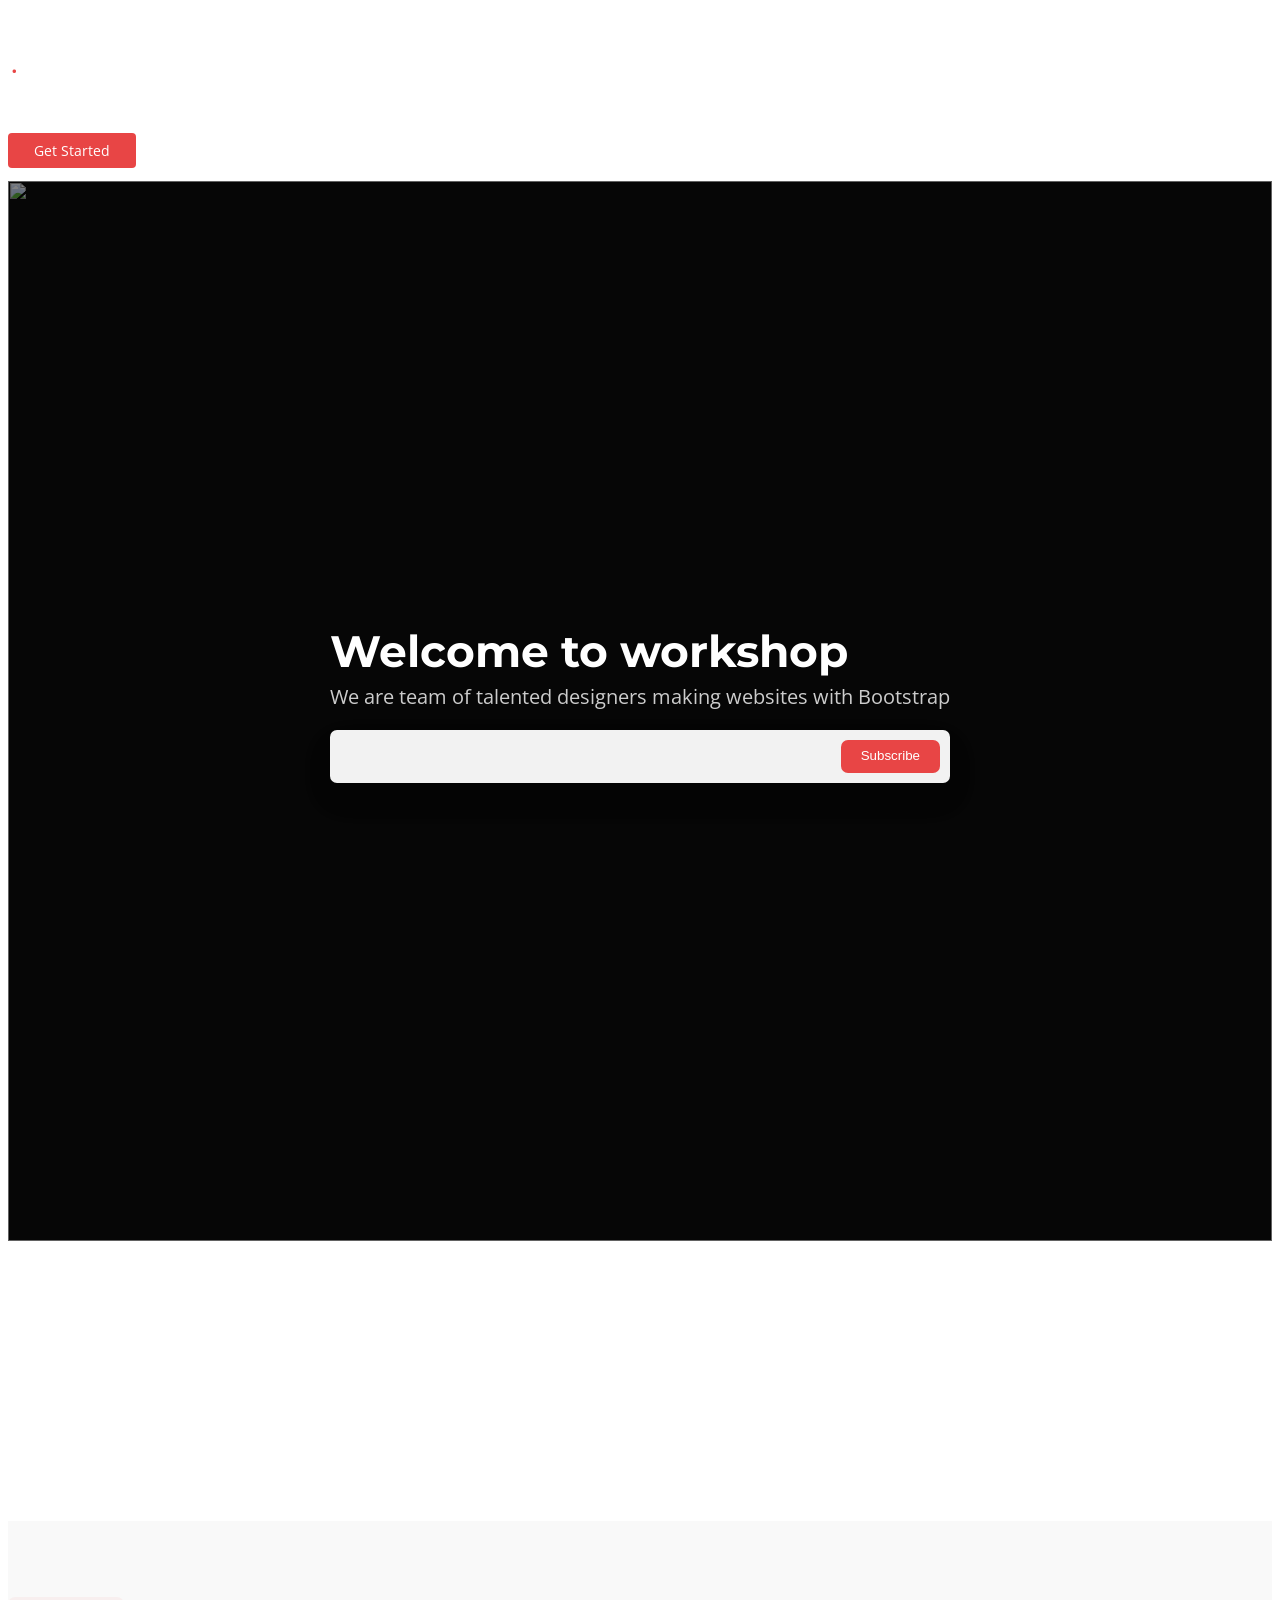
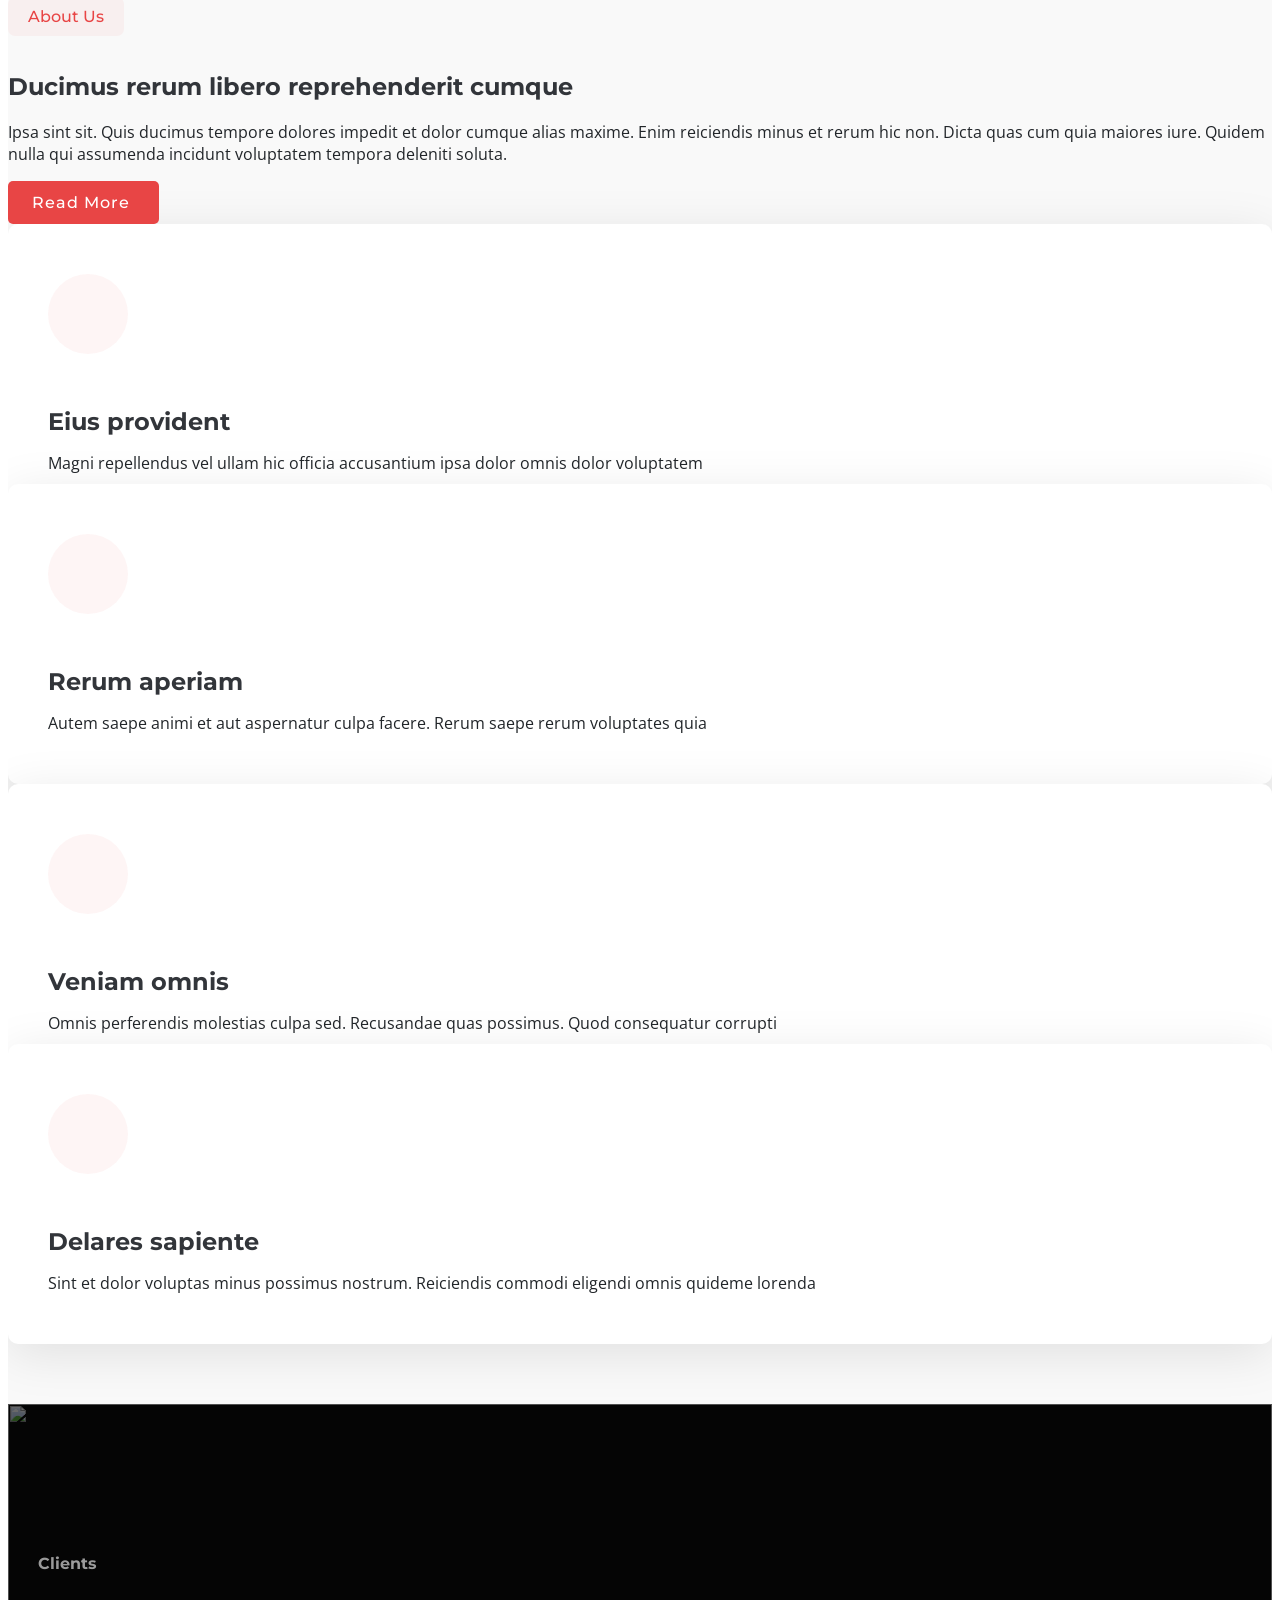
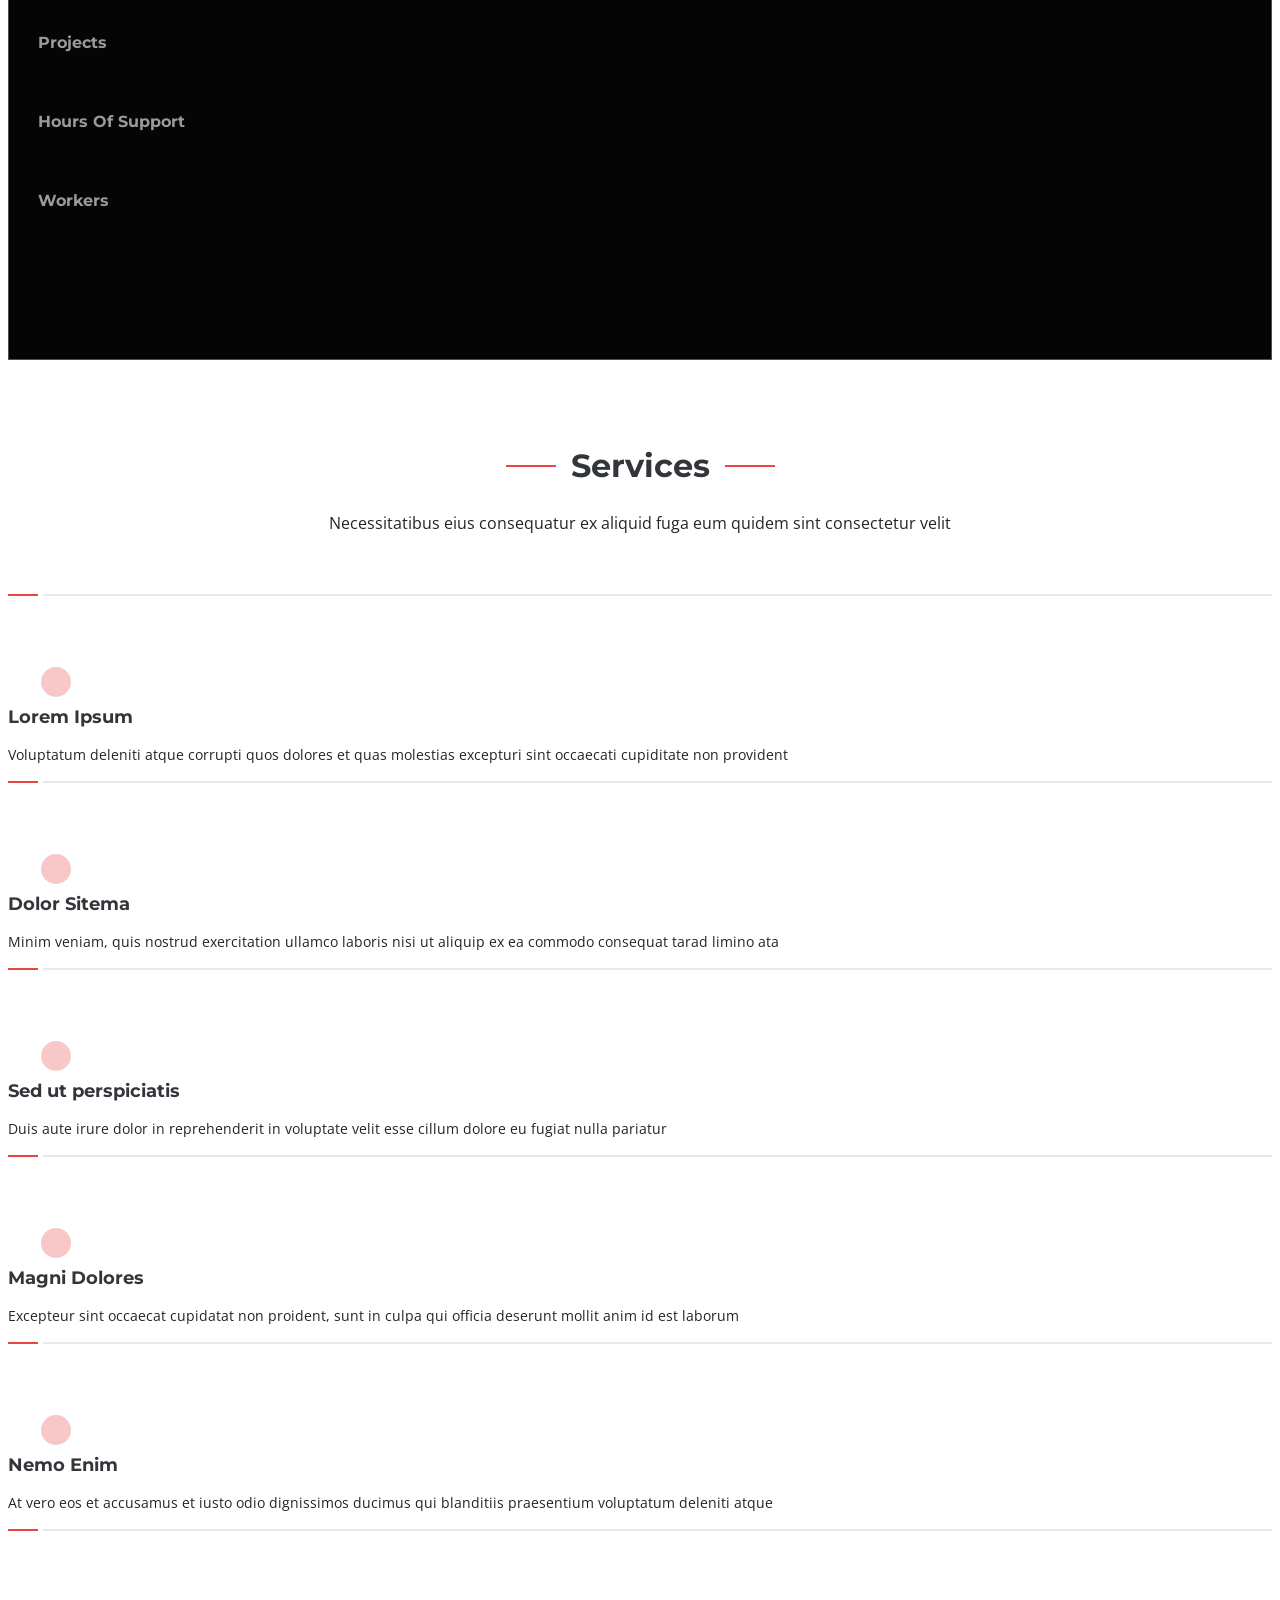
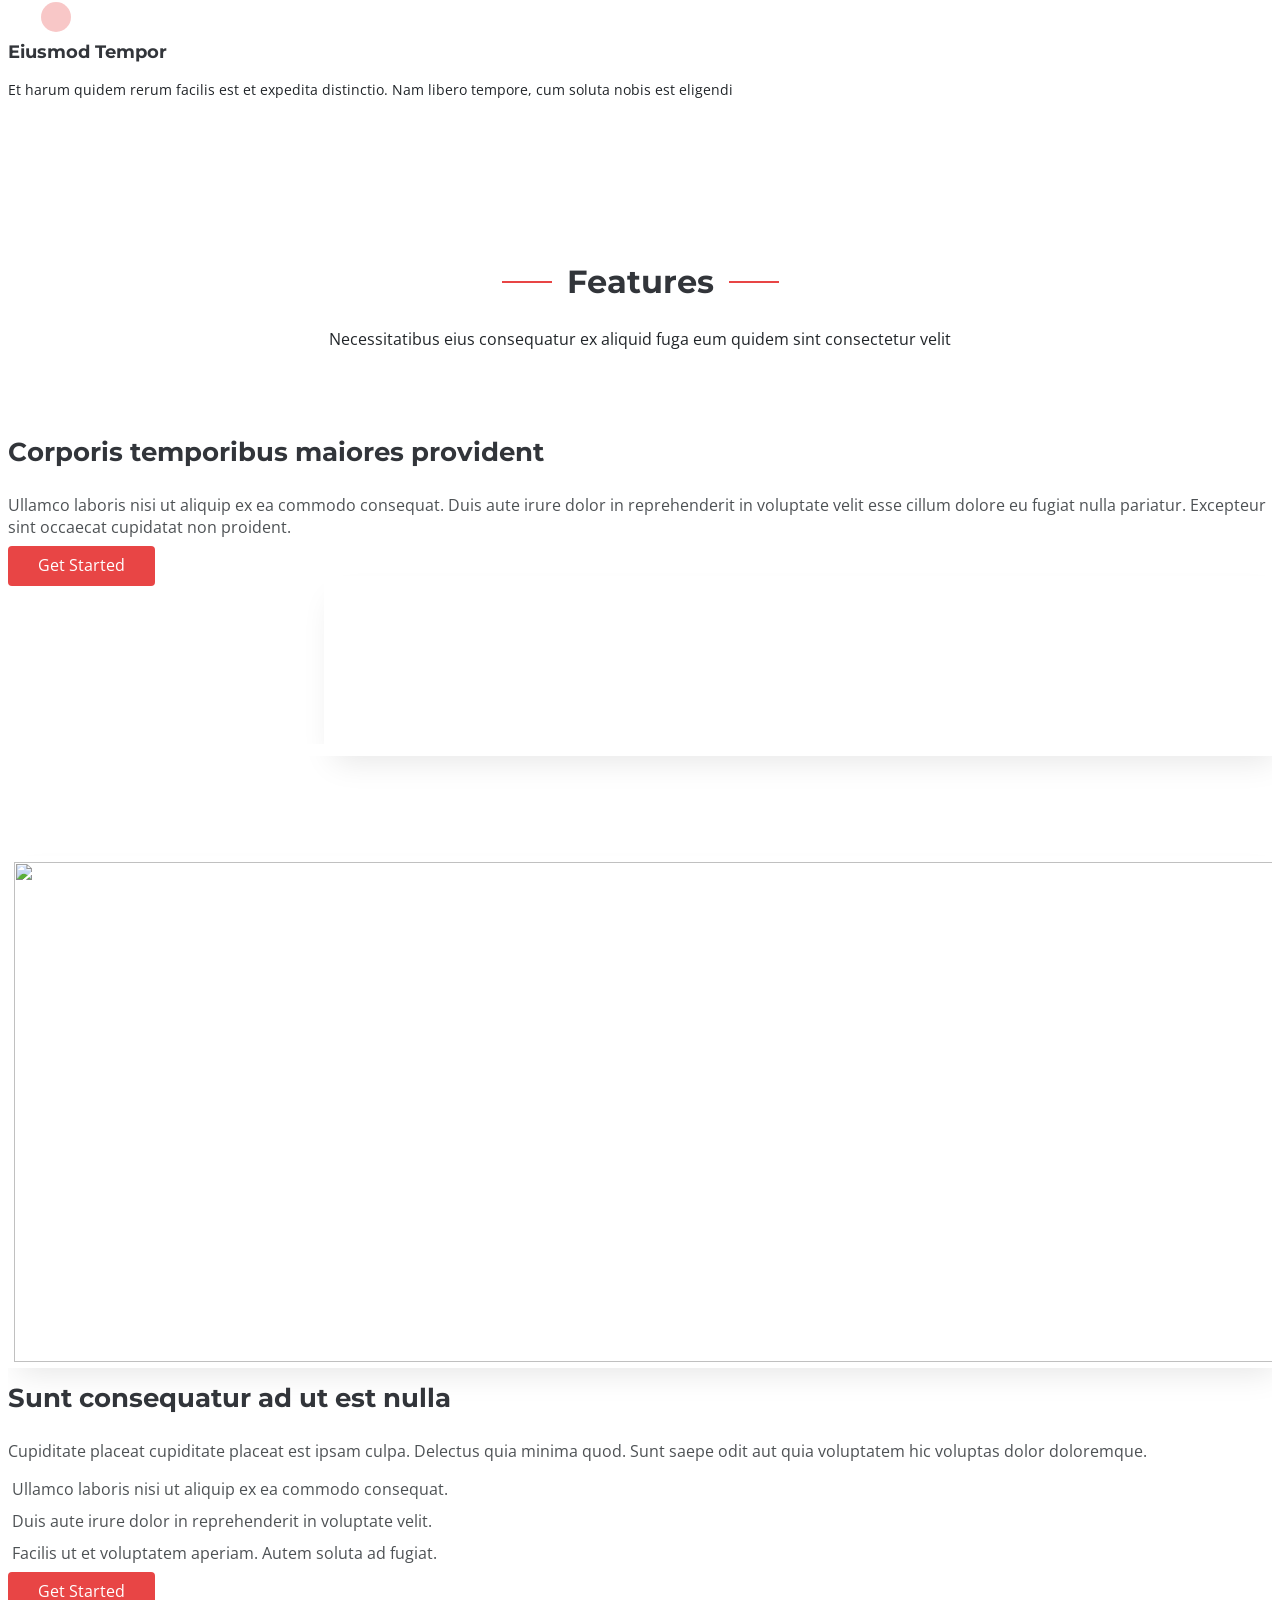
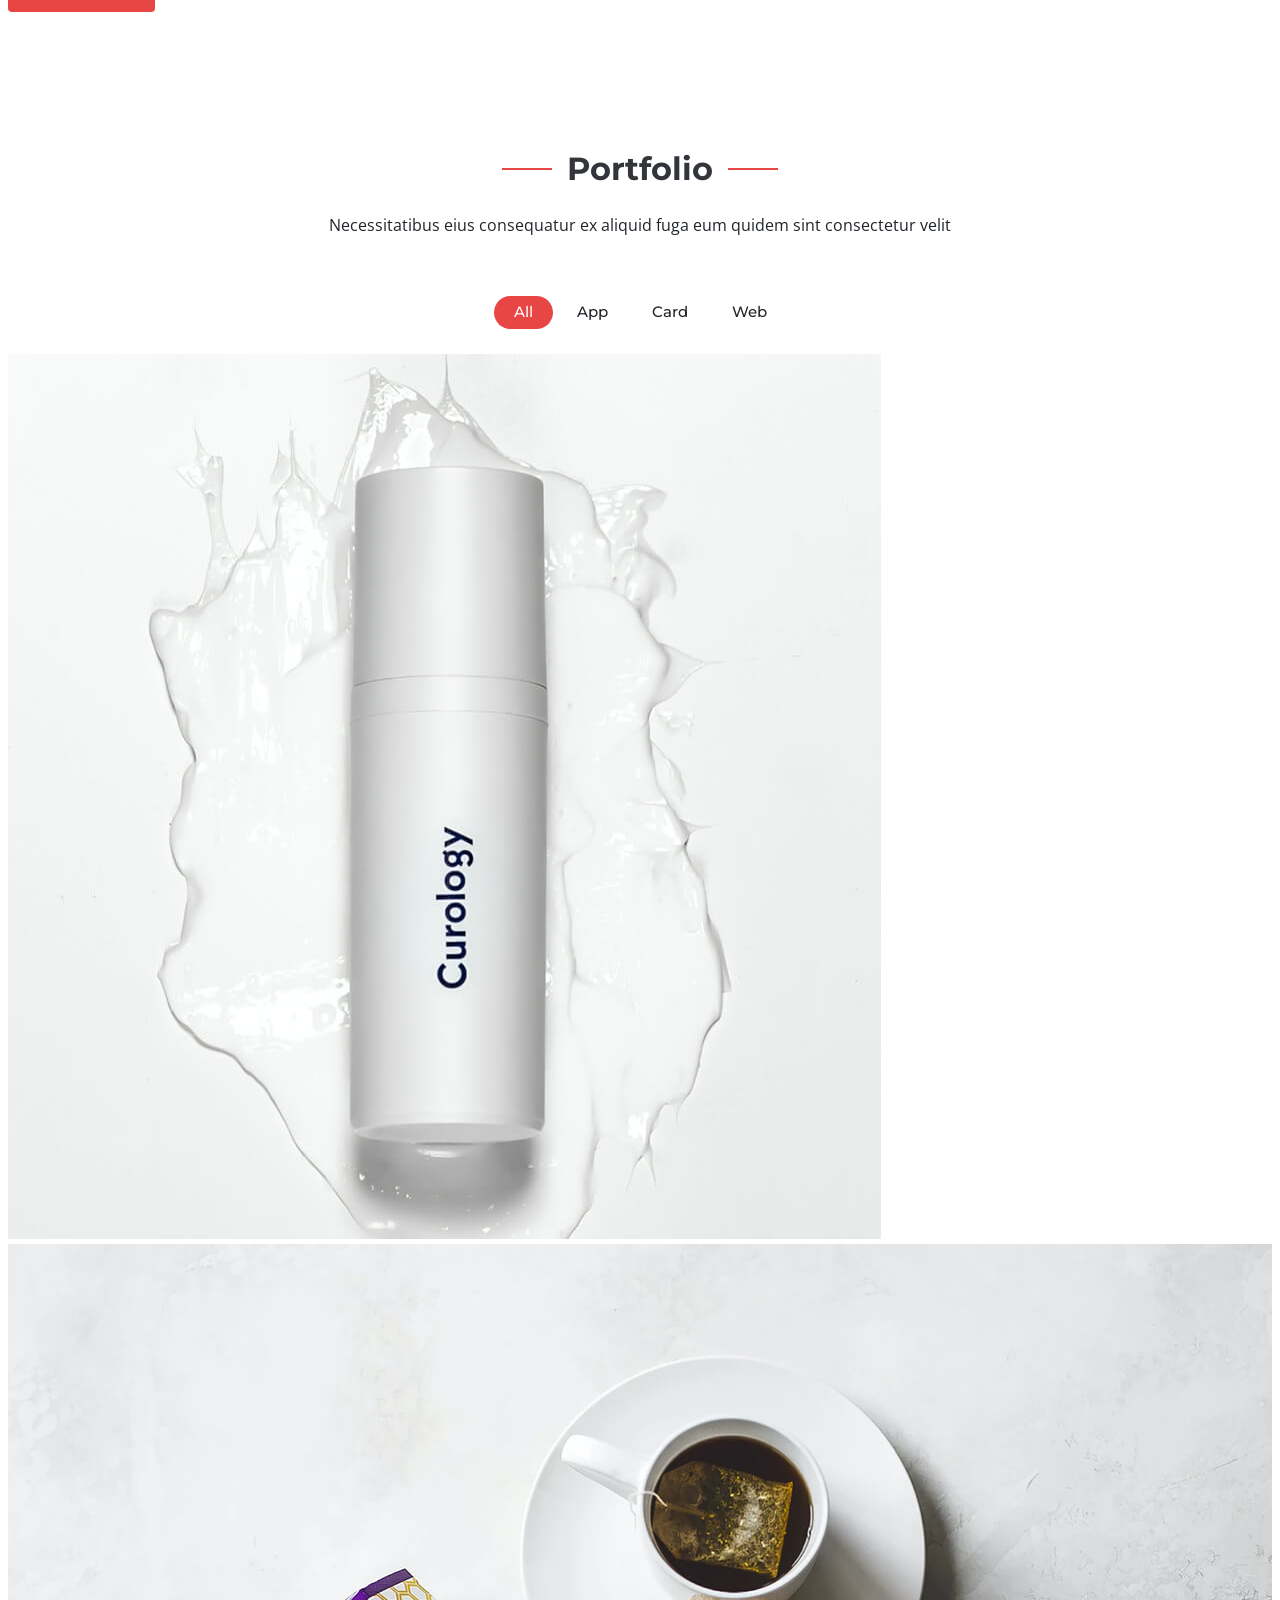
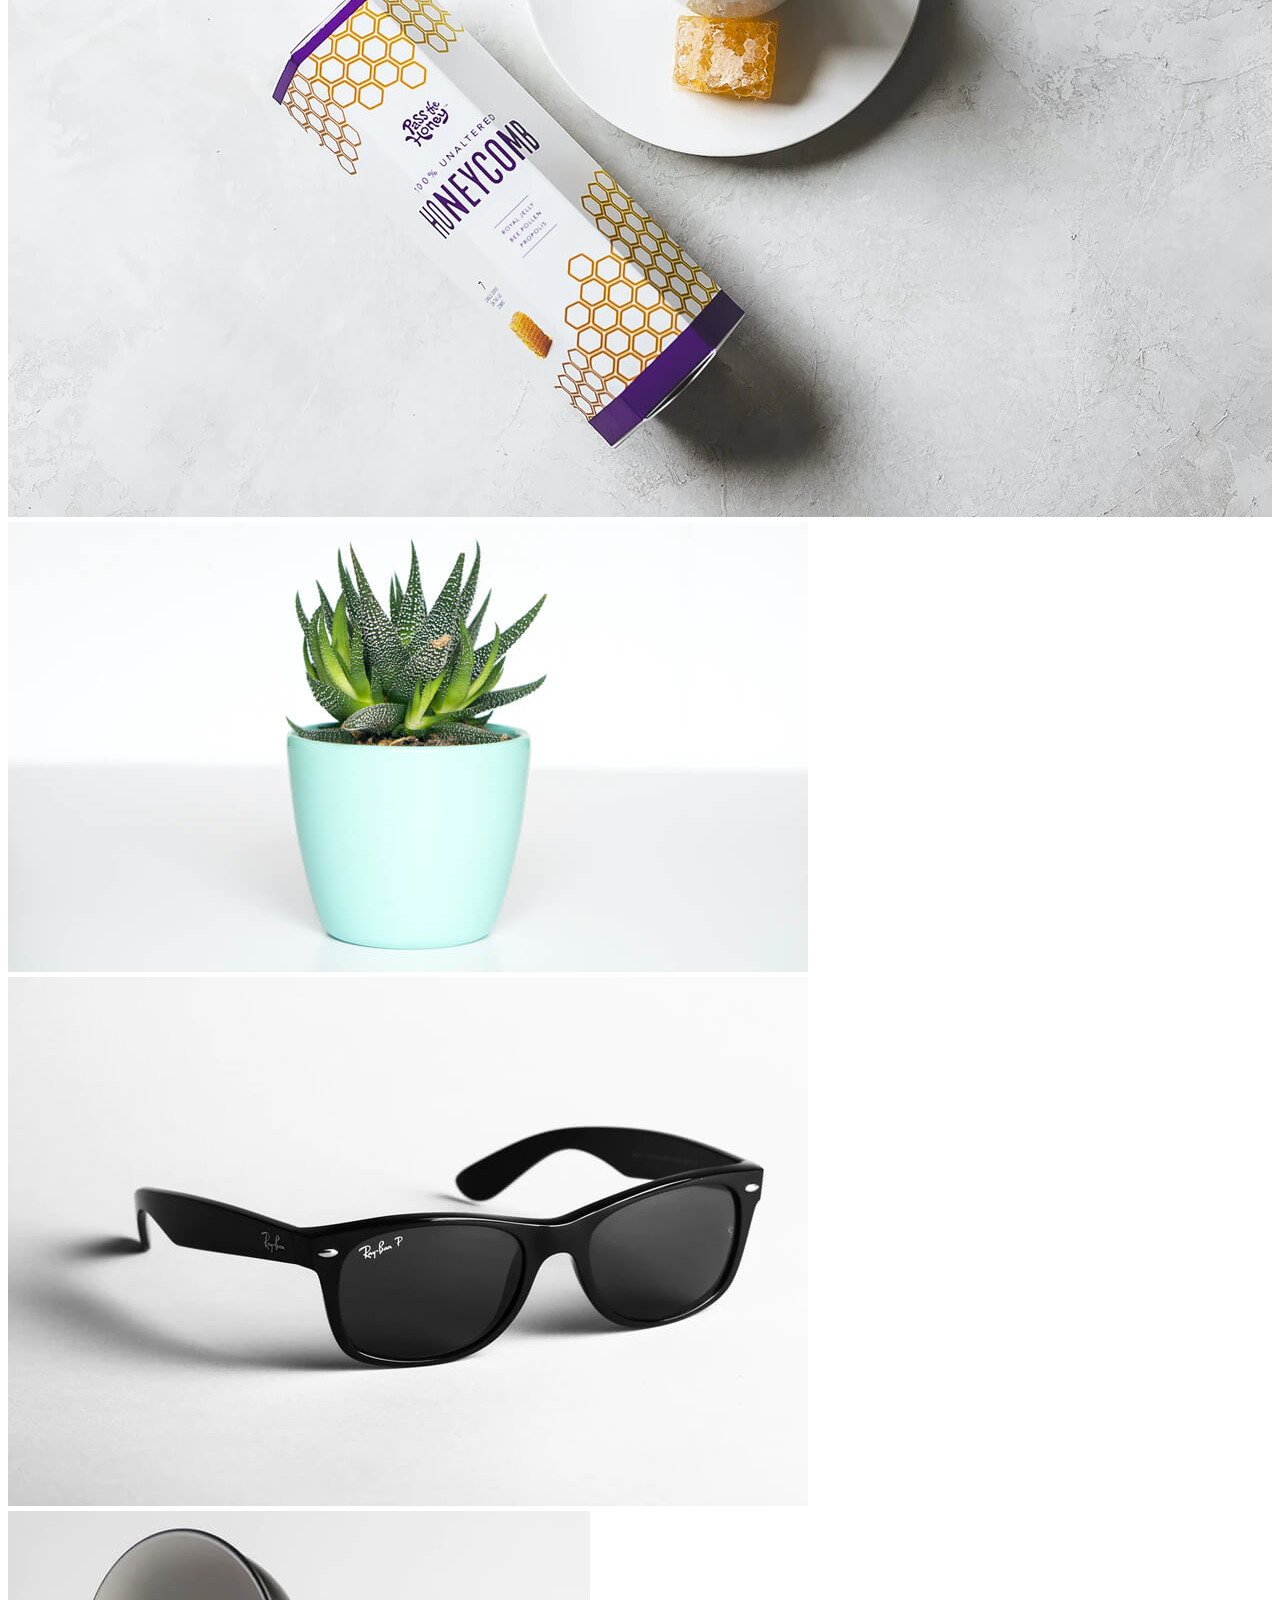
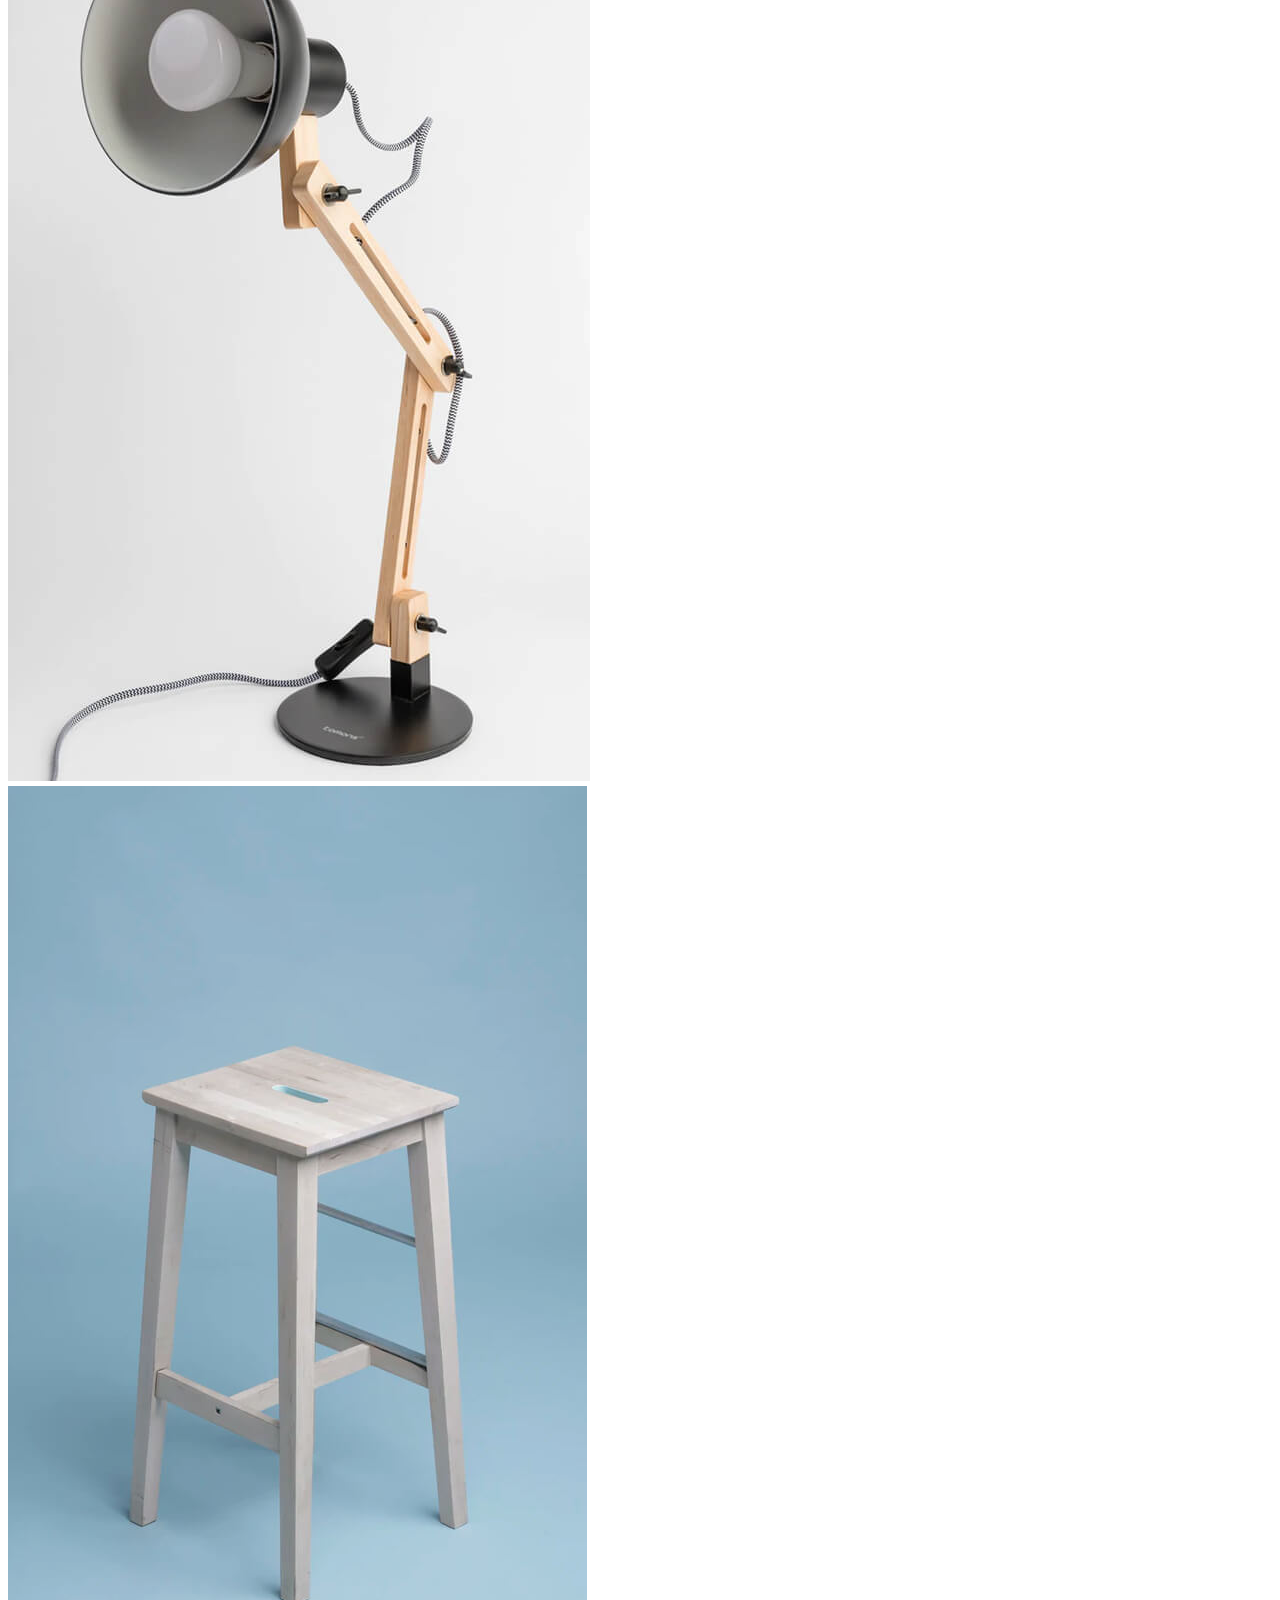
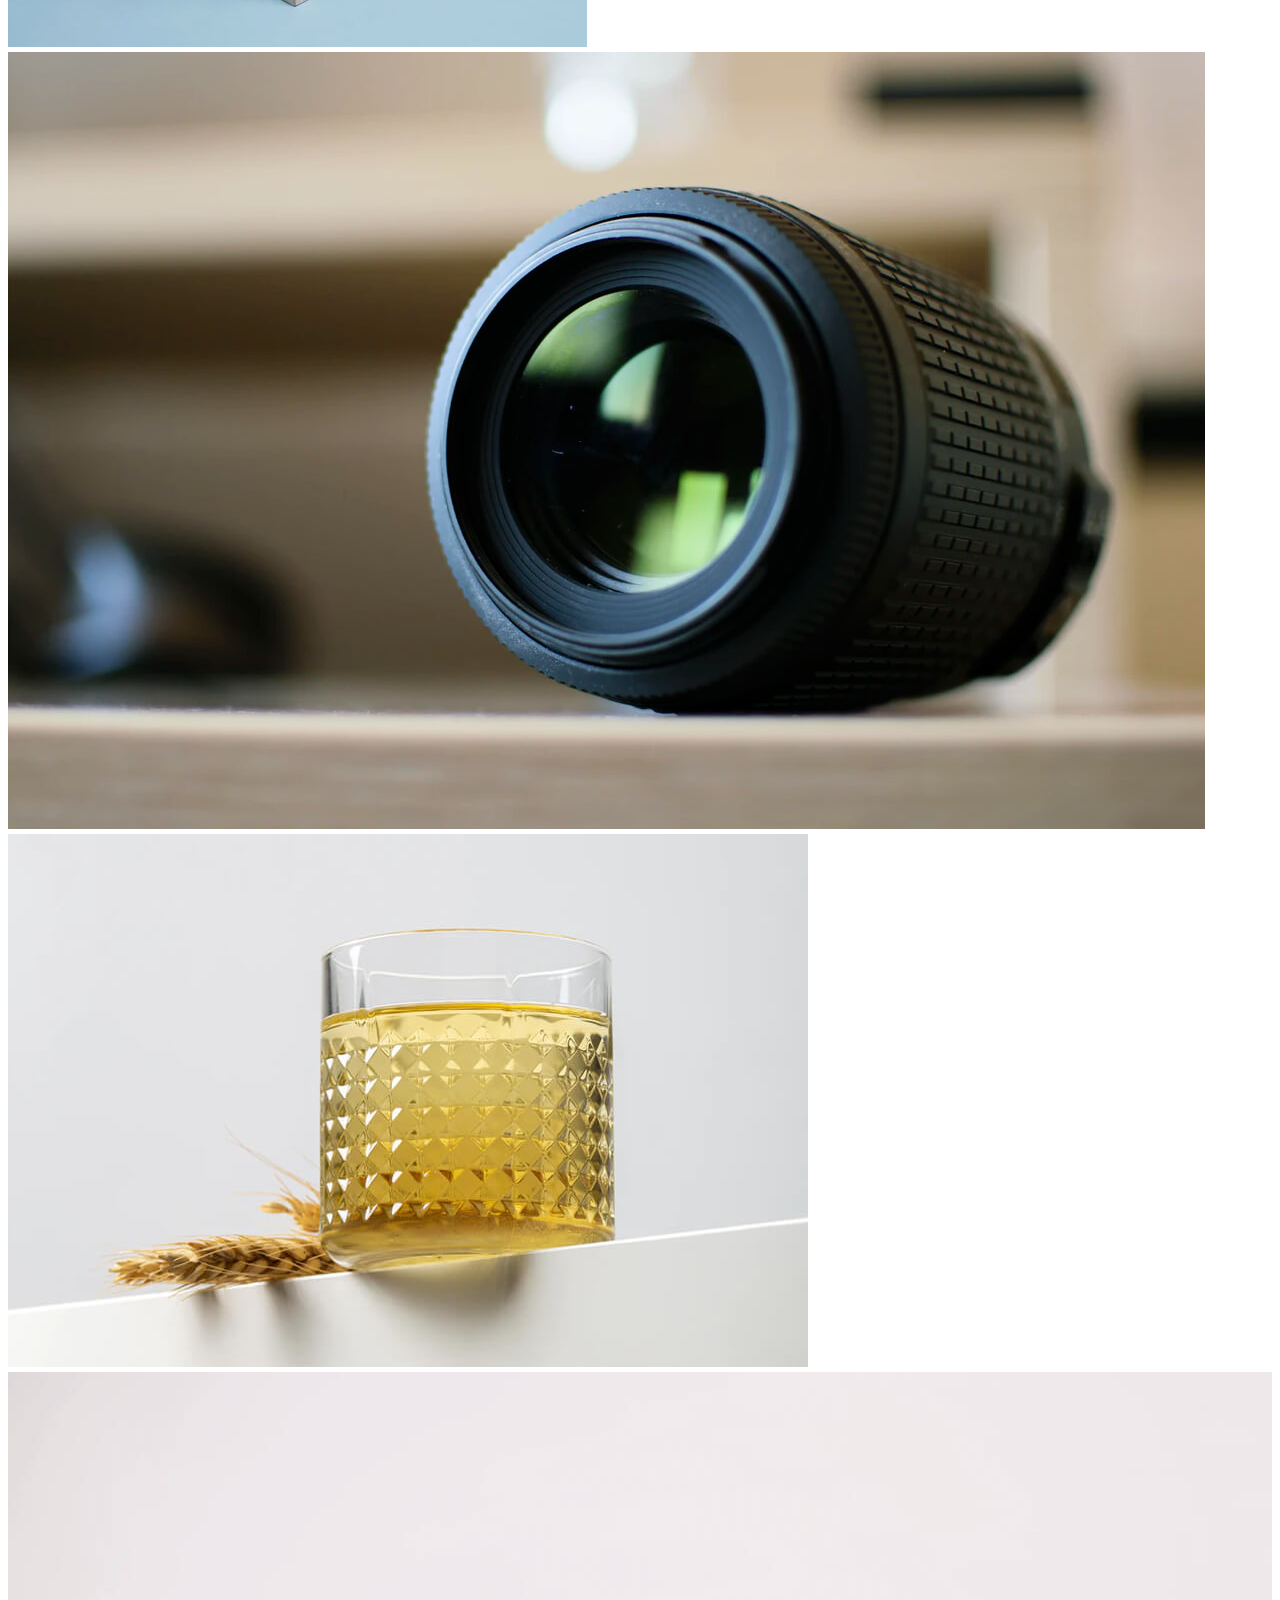
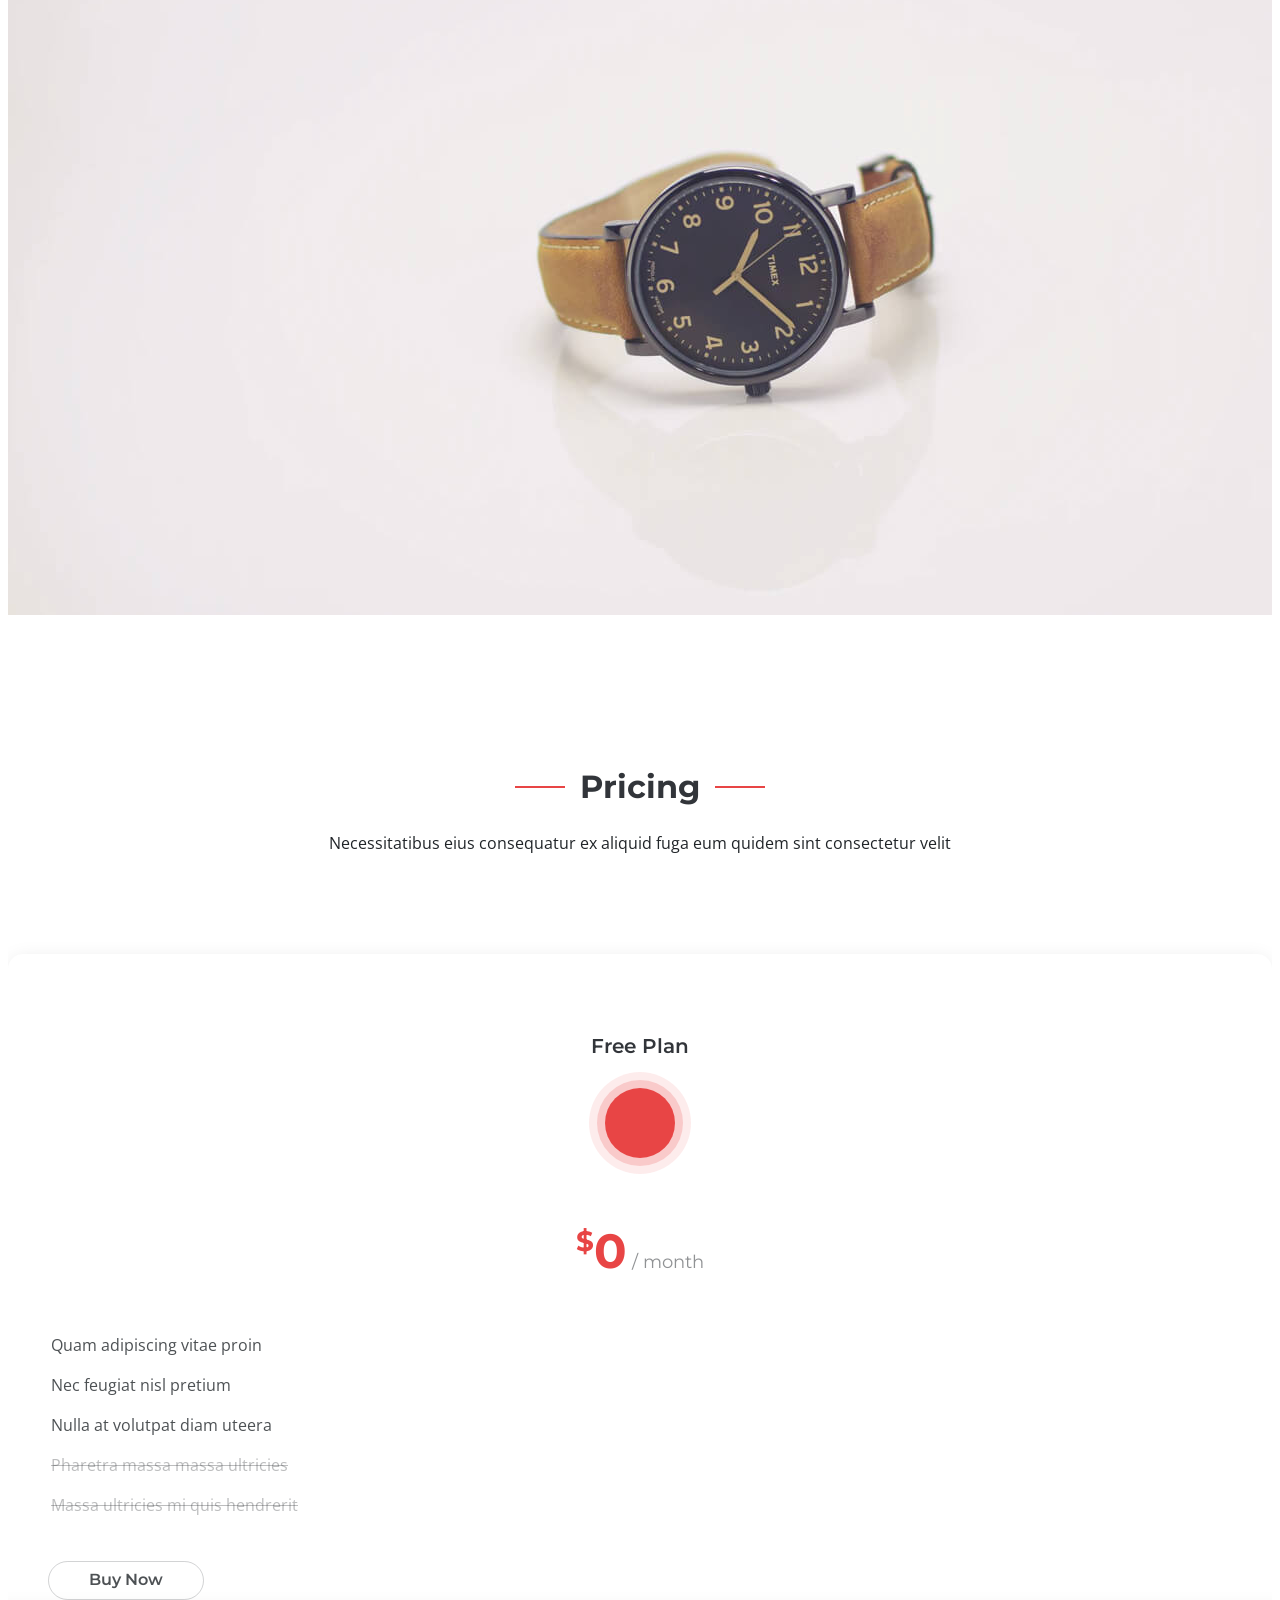
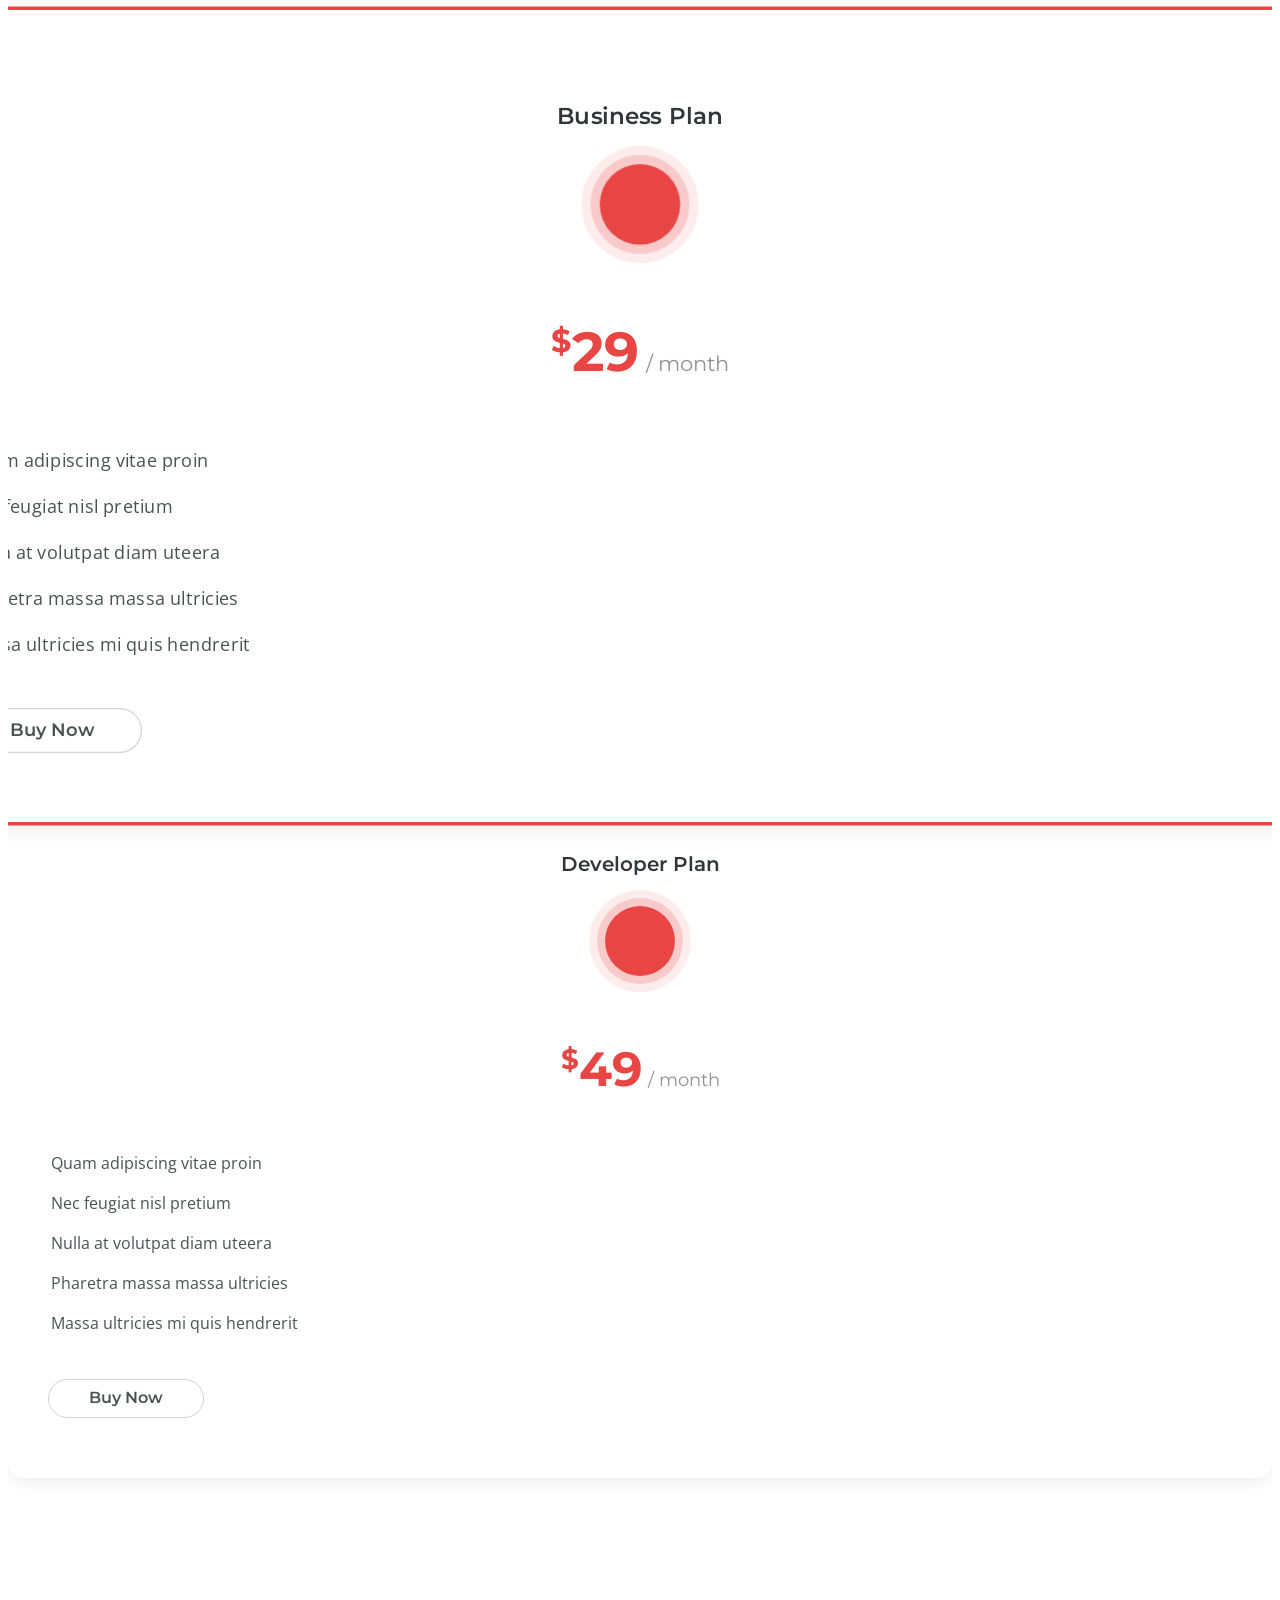
==== commit 9fe38b82: "Update index.html" ====
--- a/index.html
+++ b/index.html
@@ -93,7 +93,7 @@
       <div class="container">
         <div class="row">
           <div class="col-lg-10">
-            <h2 data-aos="fade-up" data-aos-delay="100">Welcome to  SEC-22</h2>
+            <h2 data-aos="fade-up" data-aos-delay="100">Welcome to  workshop</h2>
             <p data-aos="fade-up" data-aos-delay="200">We are team of talented designers making websites with Bootstrap</p>
           </div>
           <div class="col-lg-5" data-aos="fade-up" data-aos-delay="300">
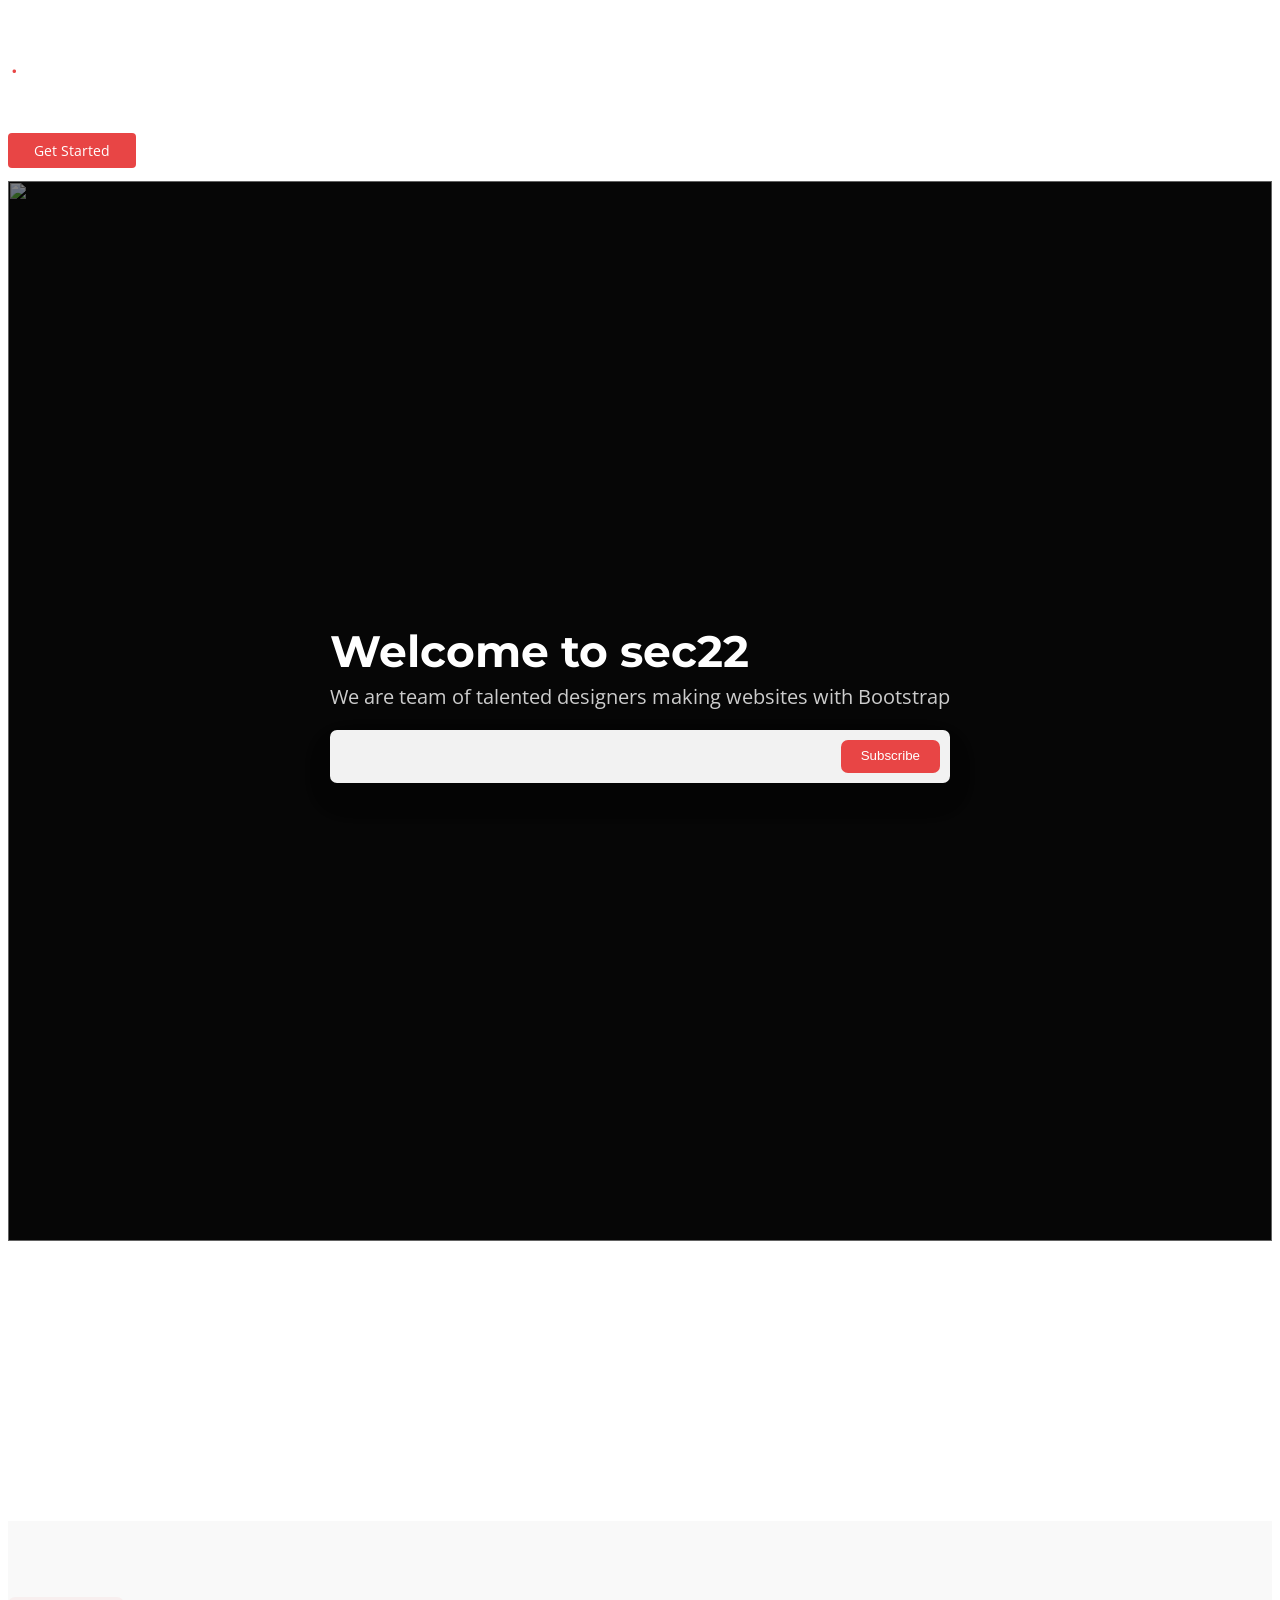
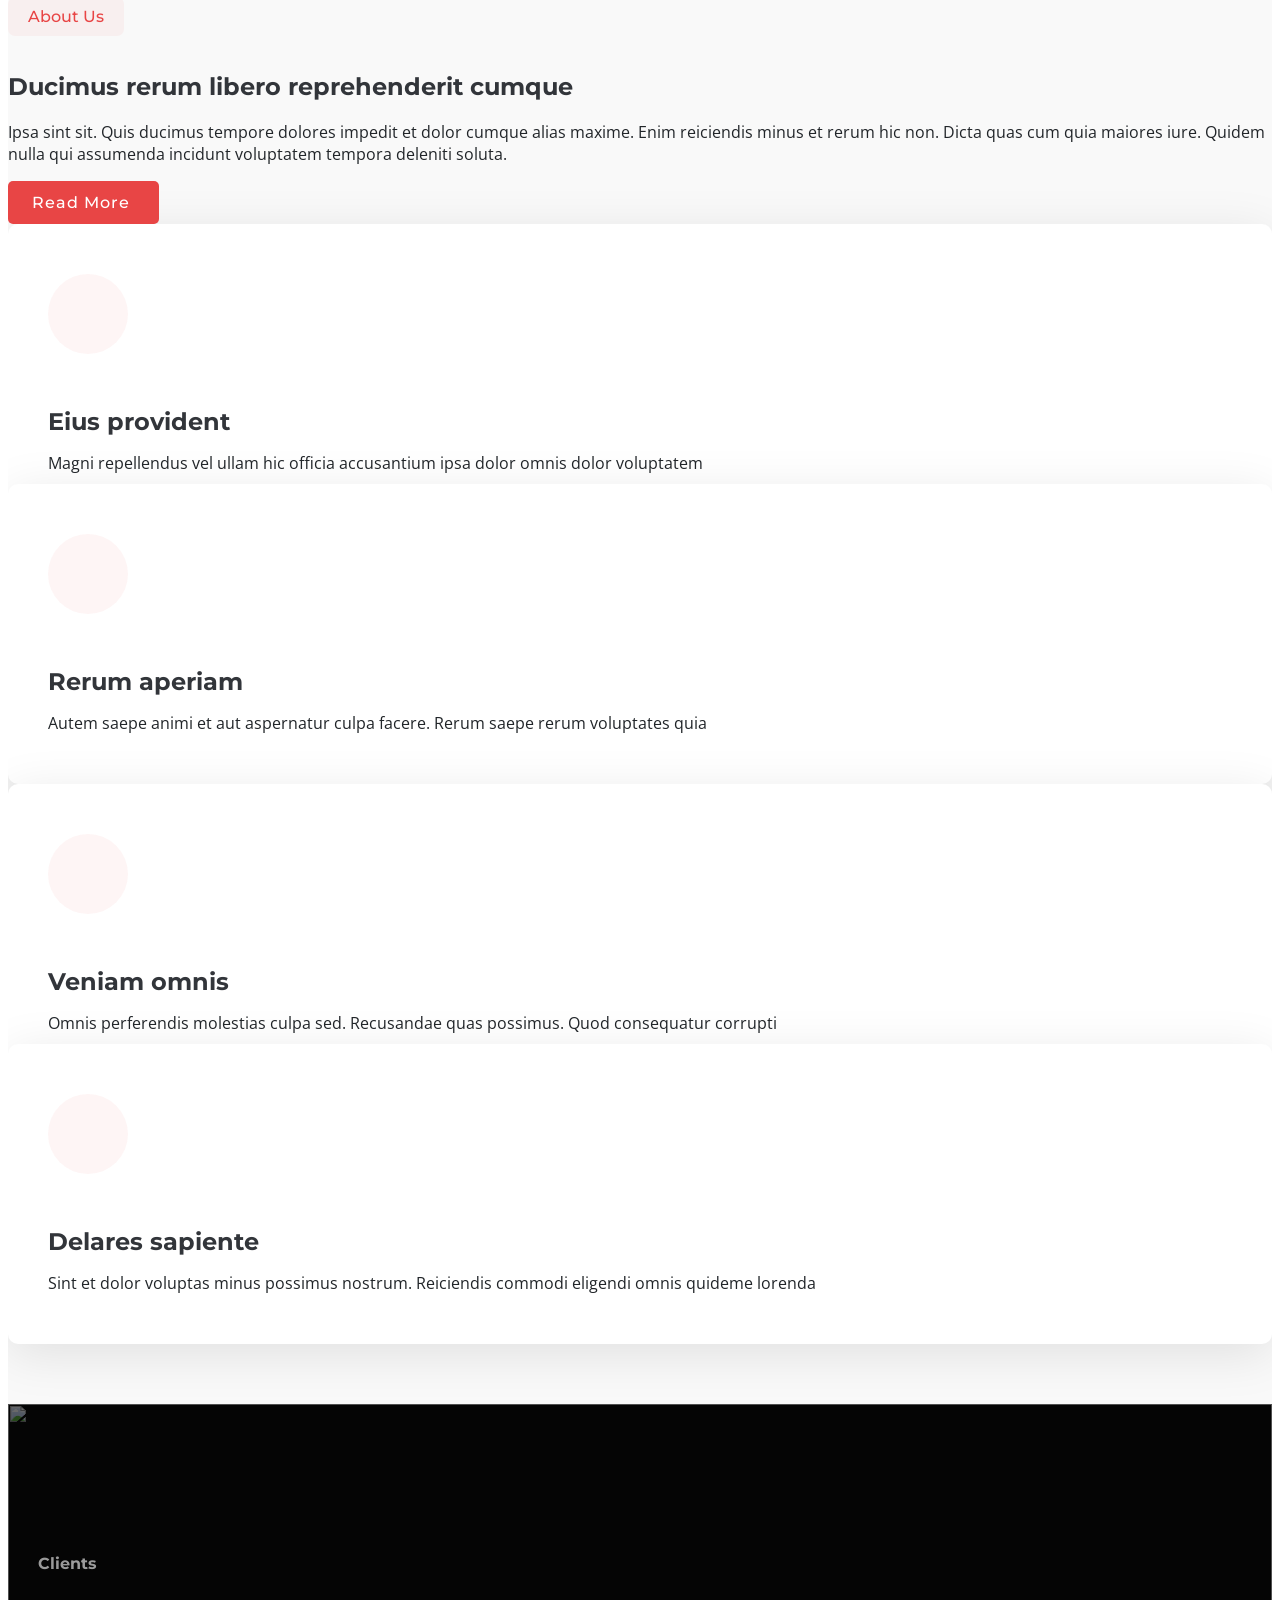
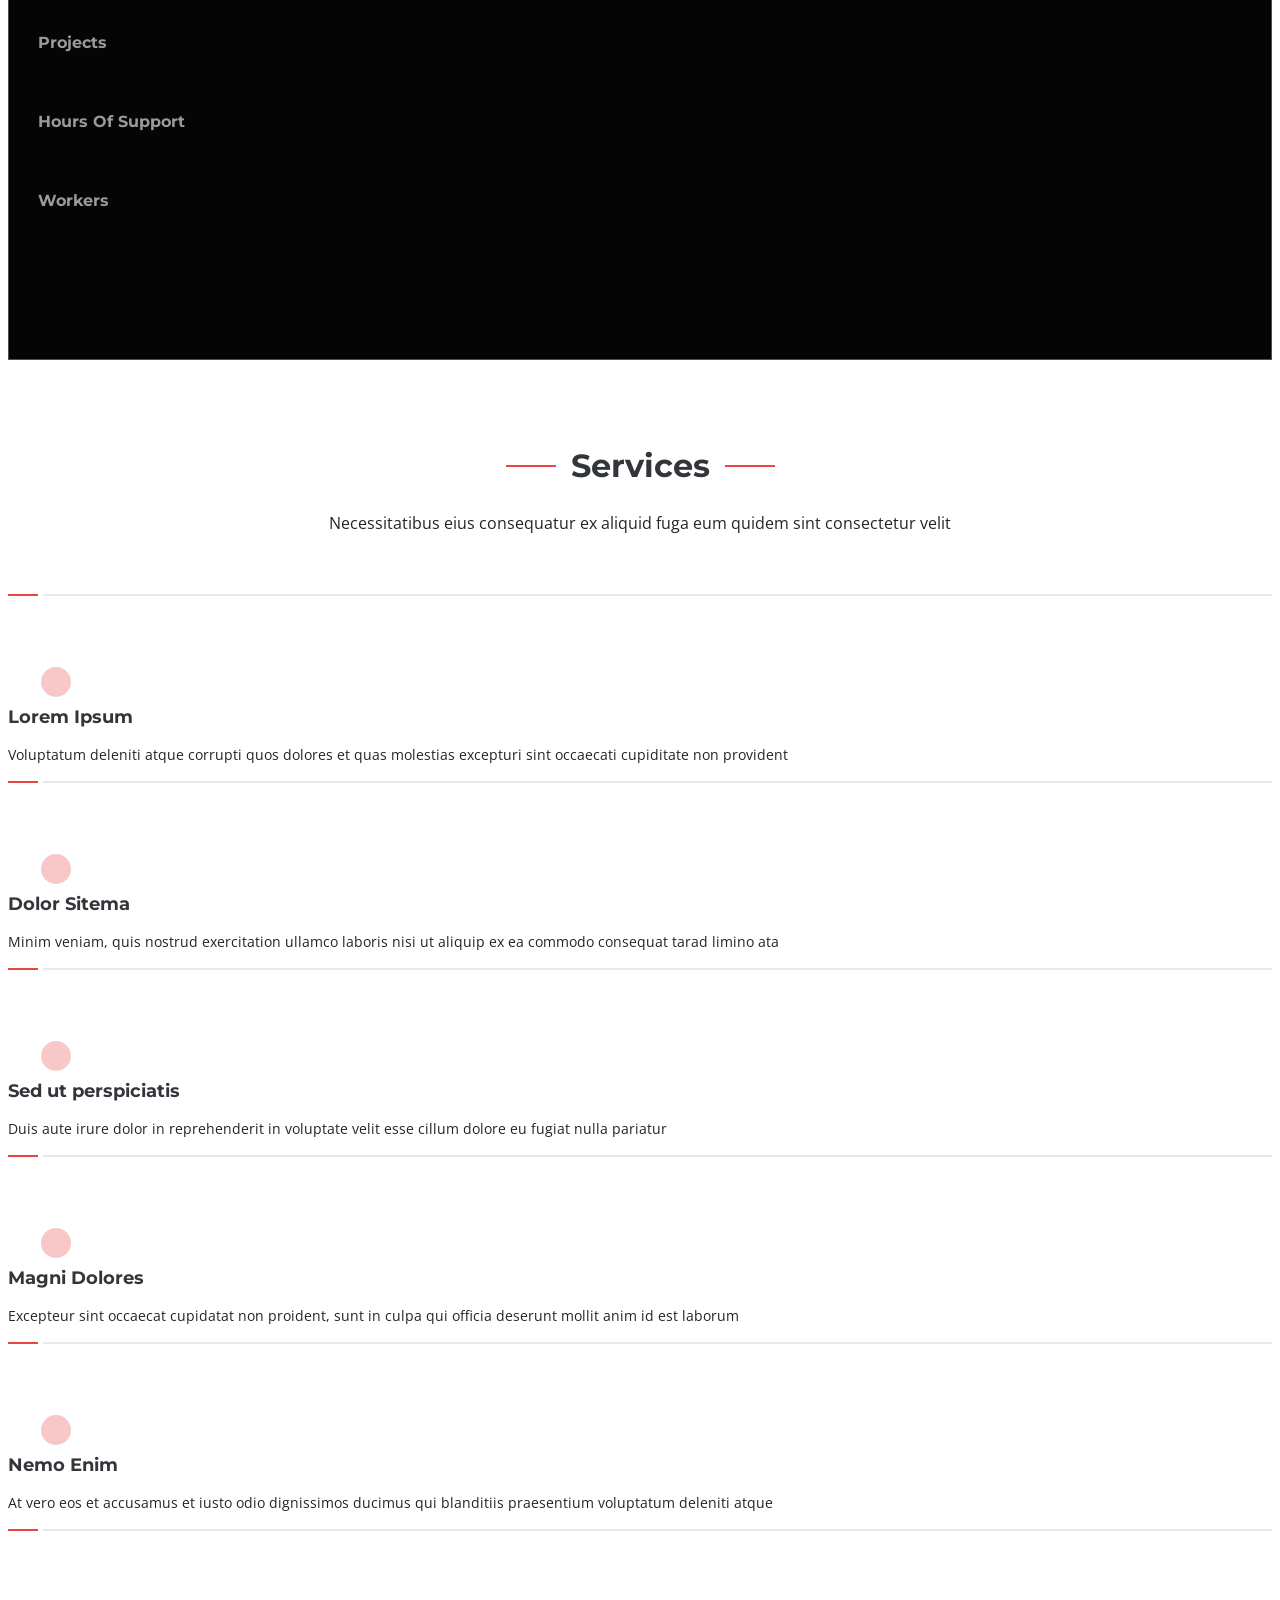
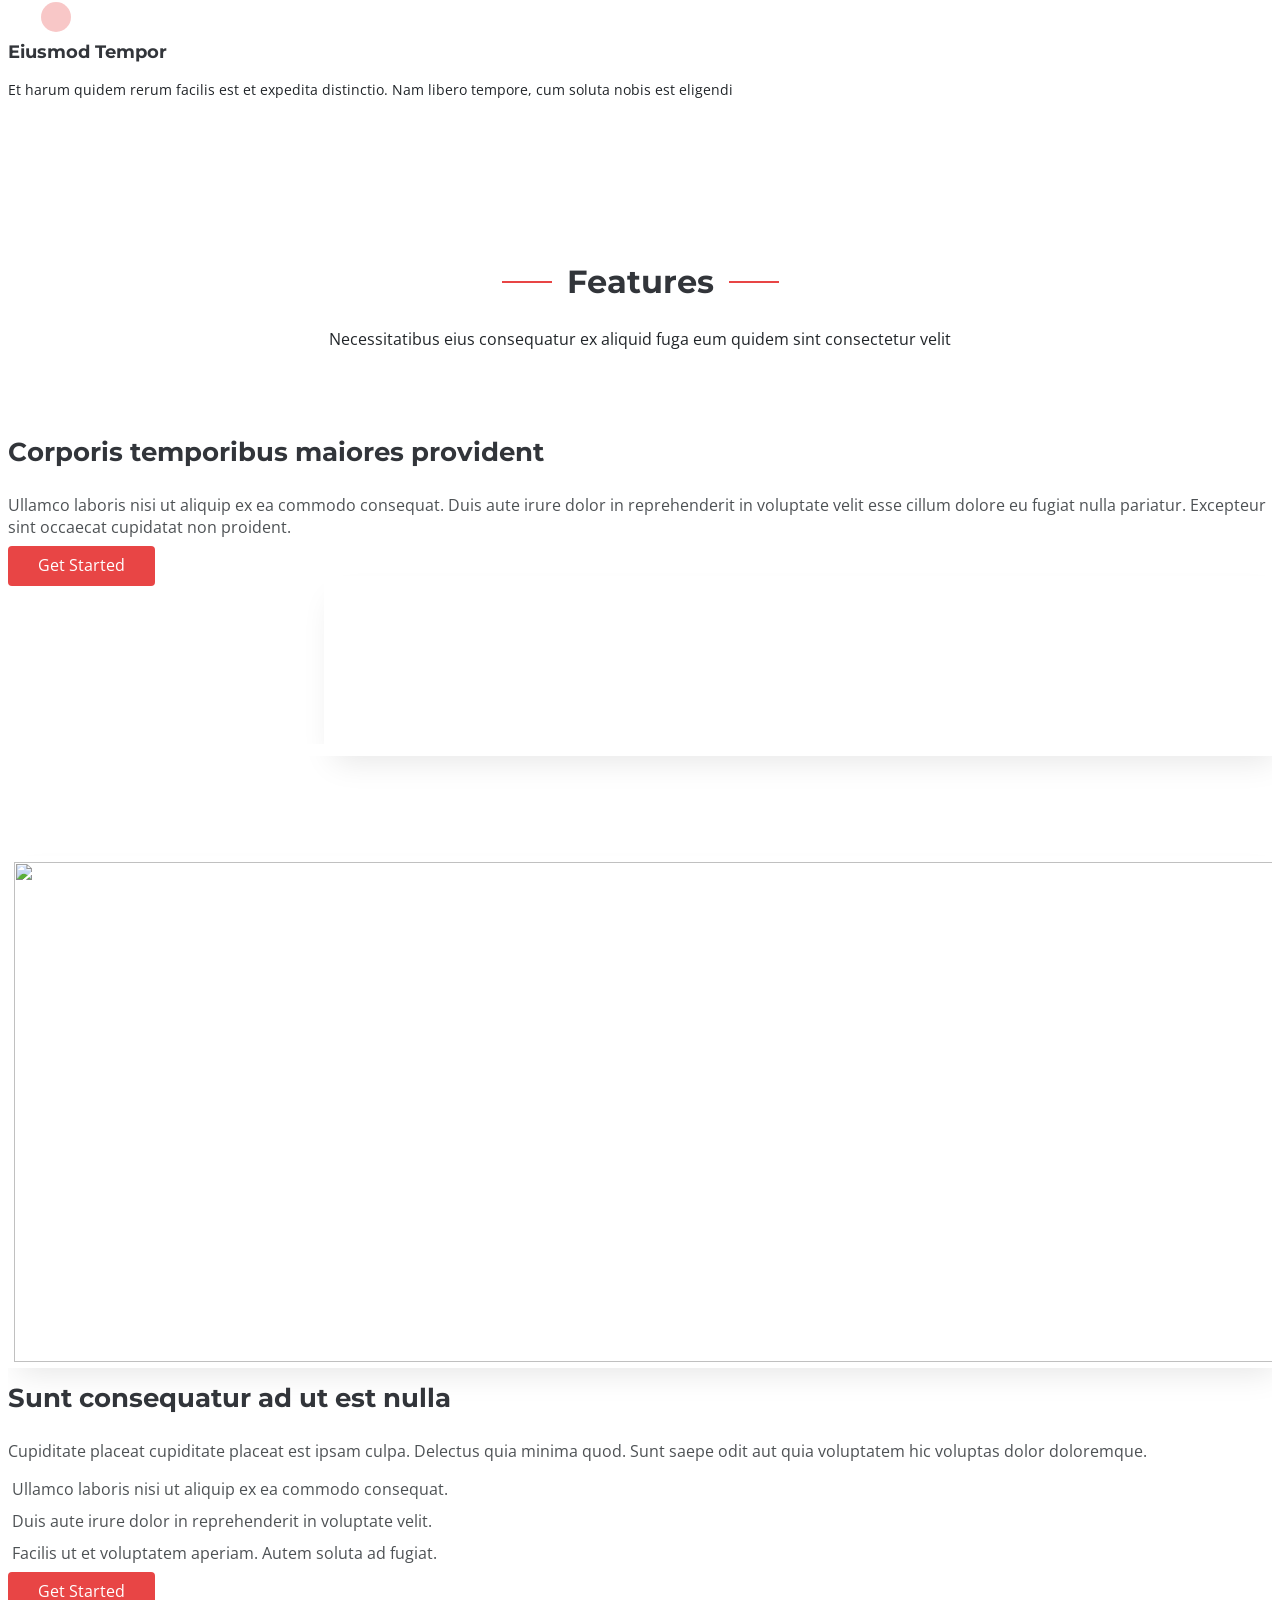
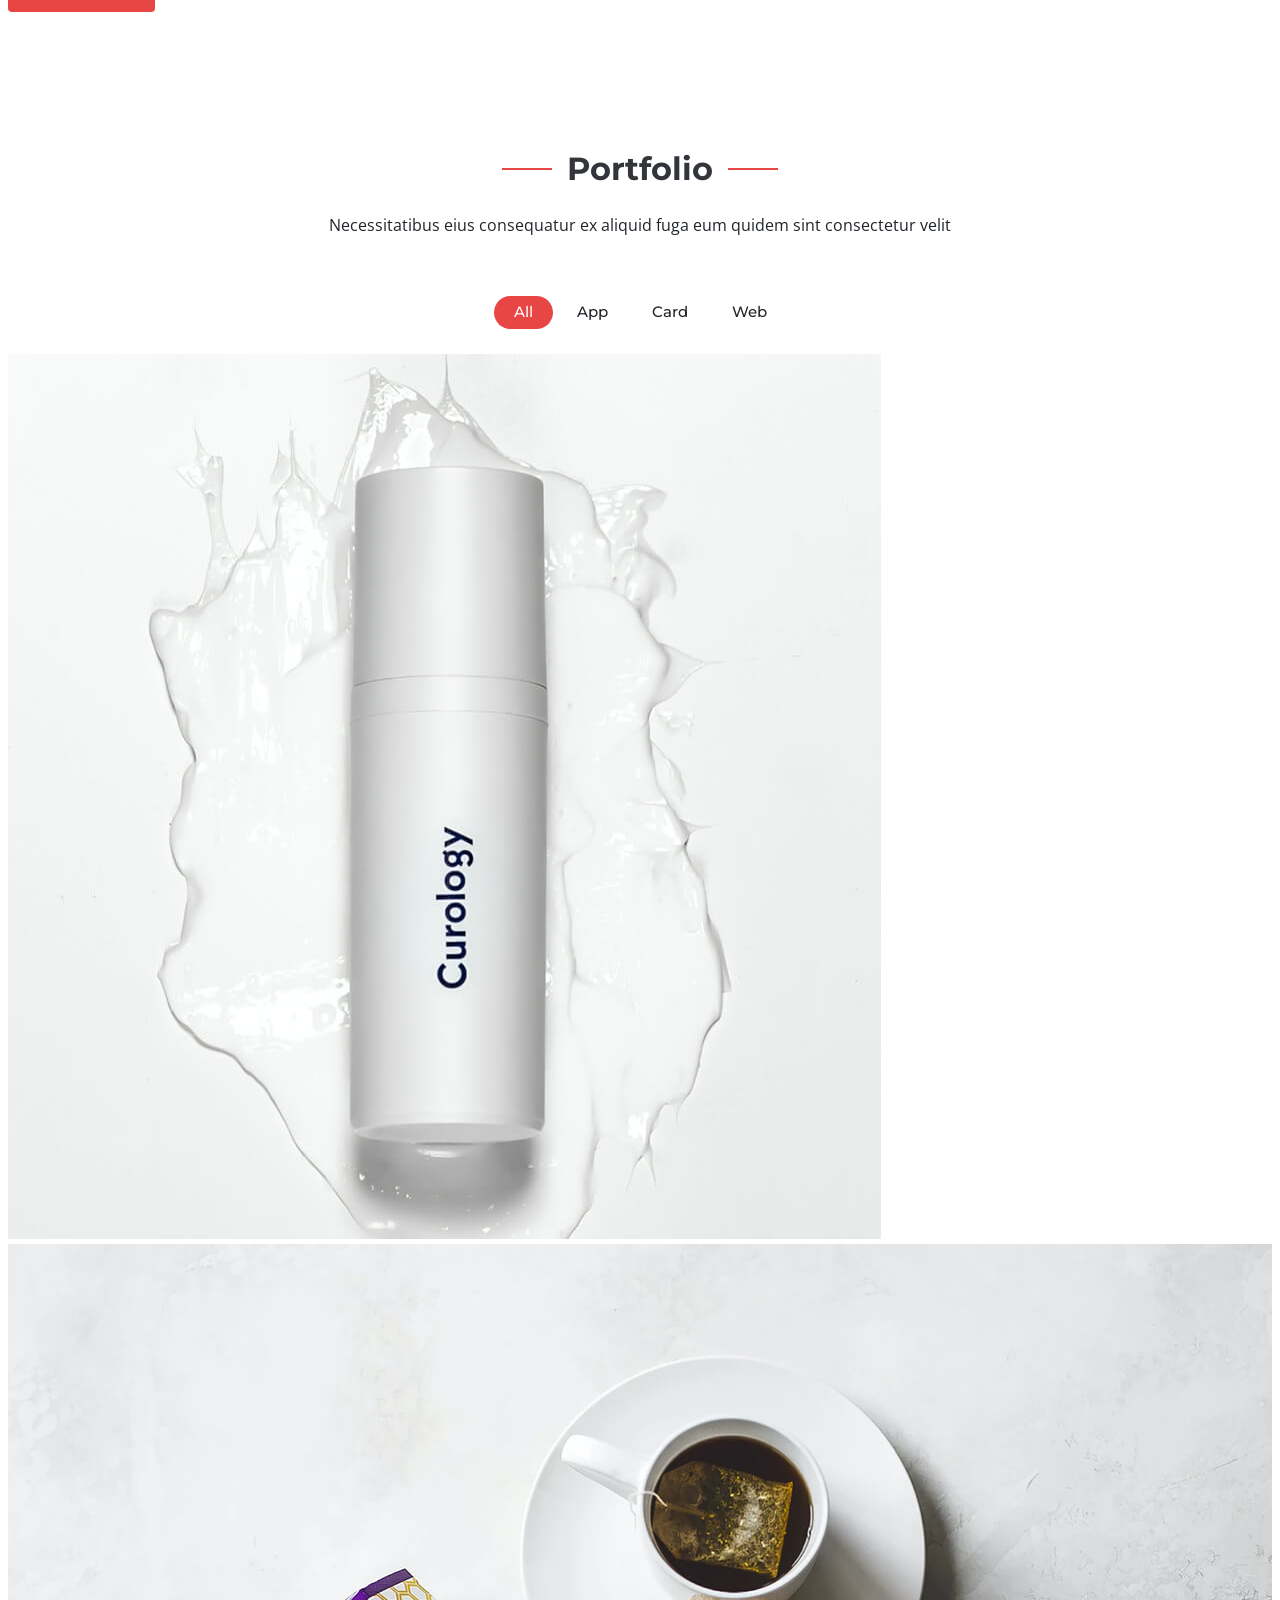
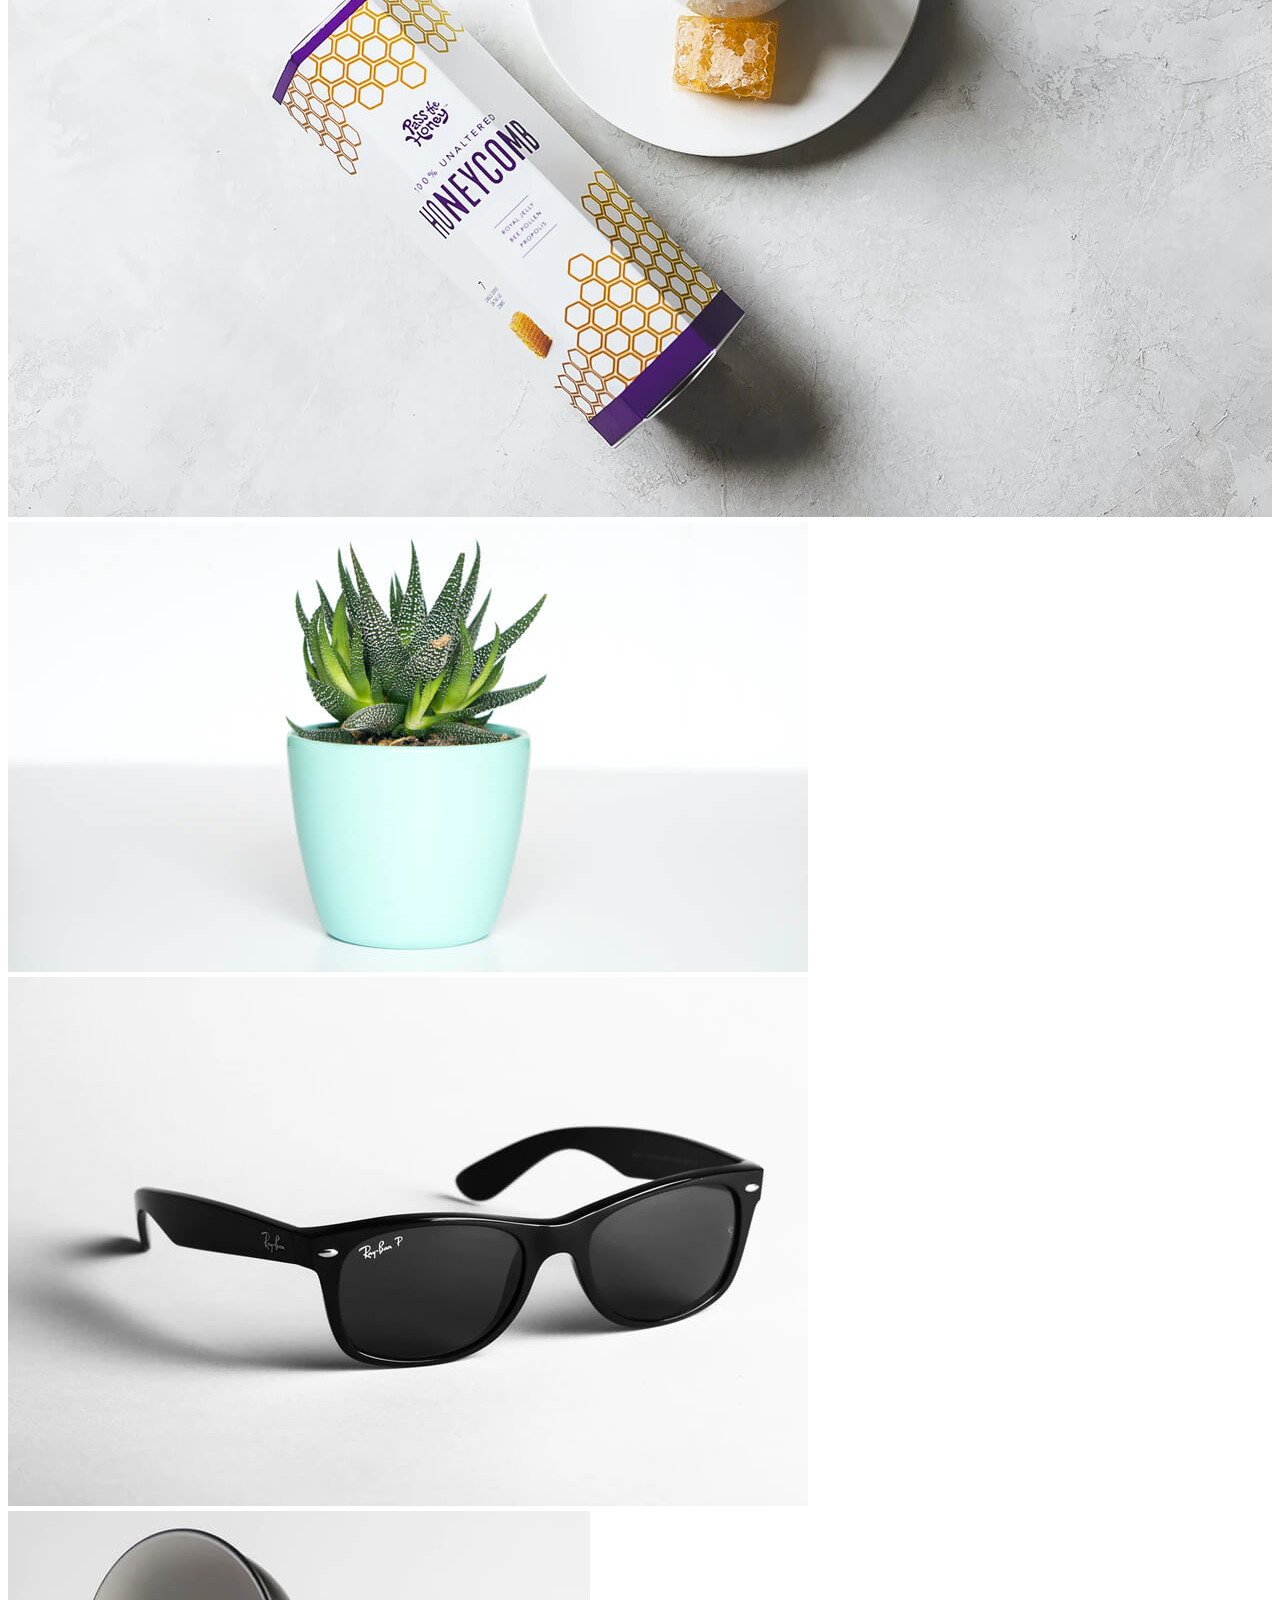
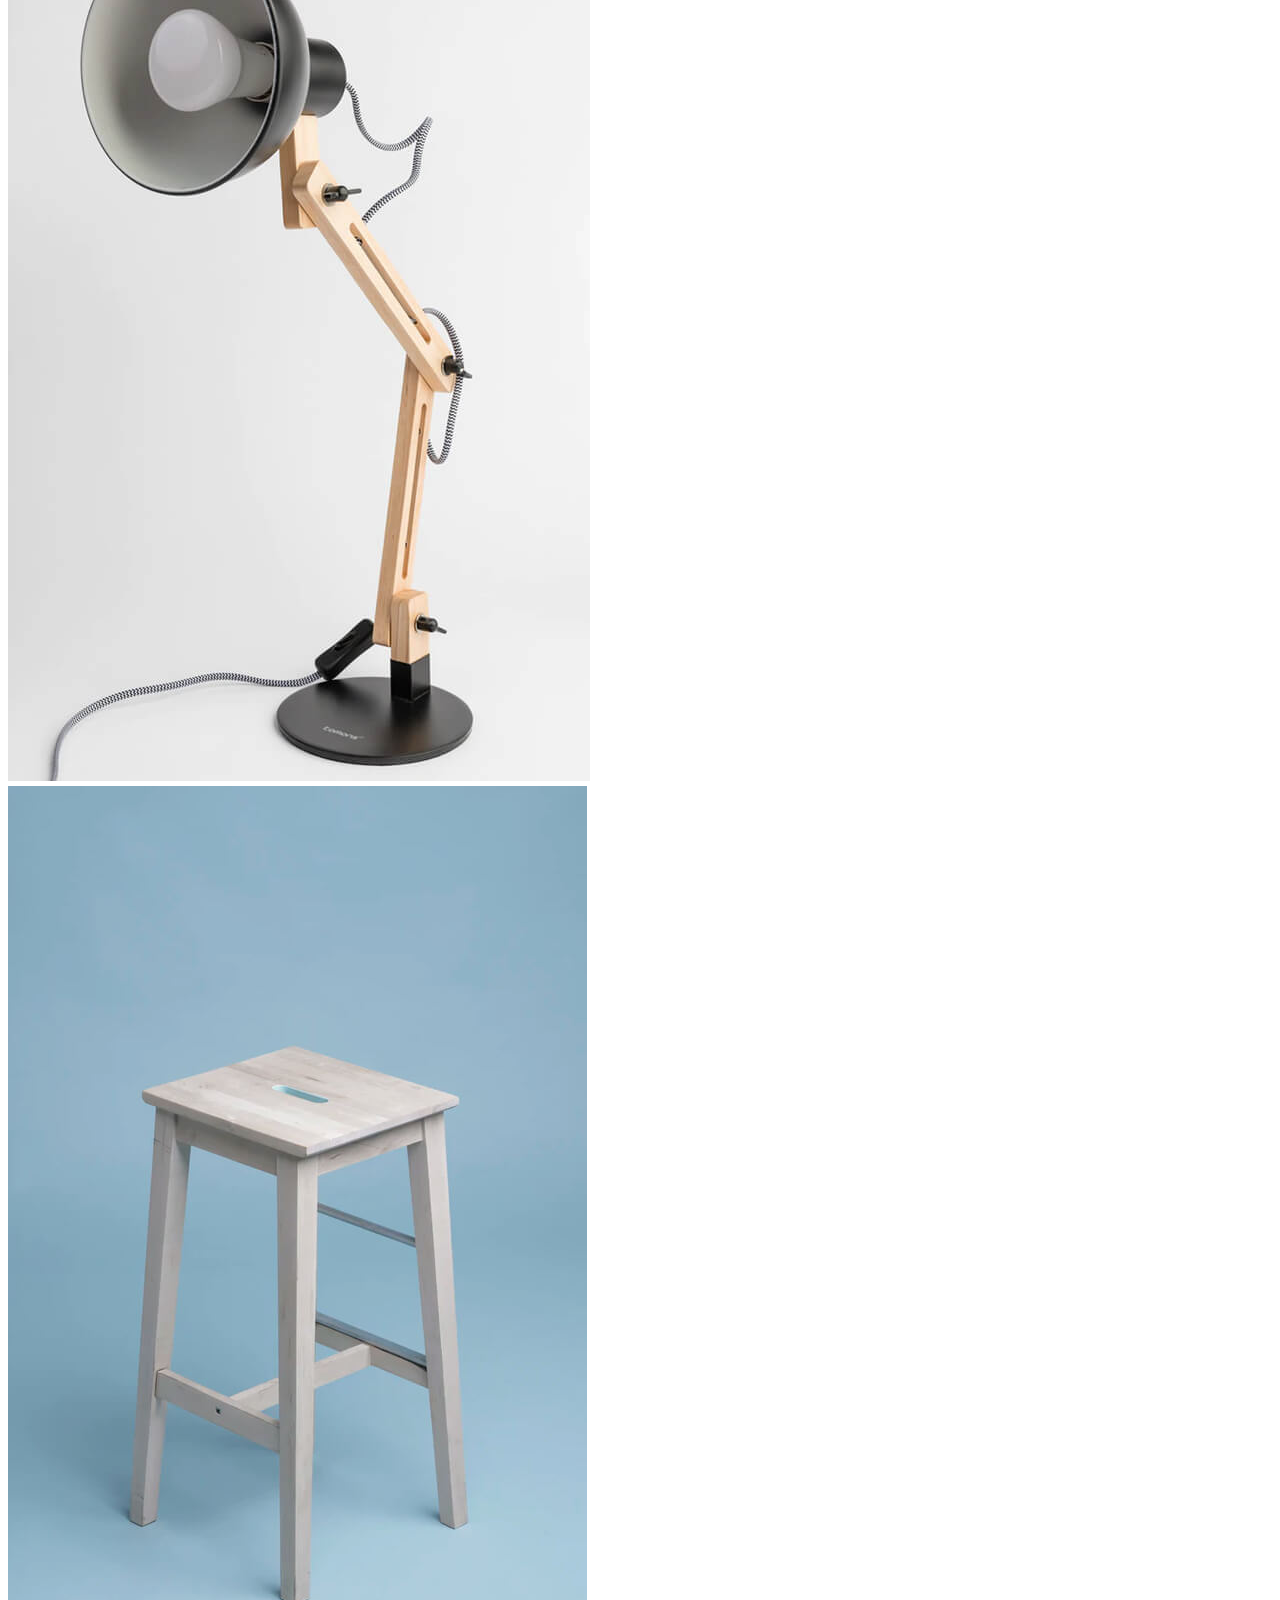
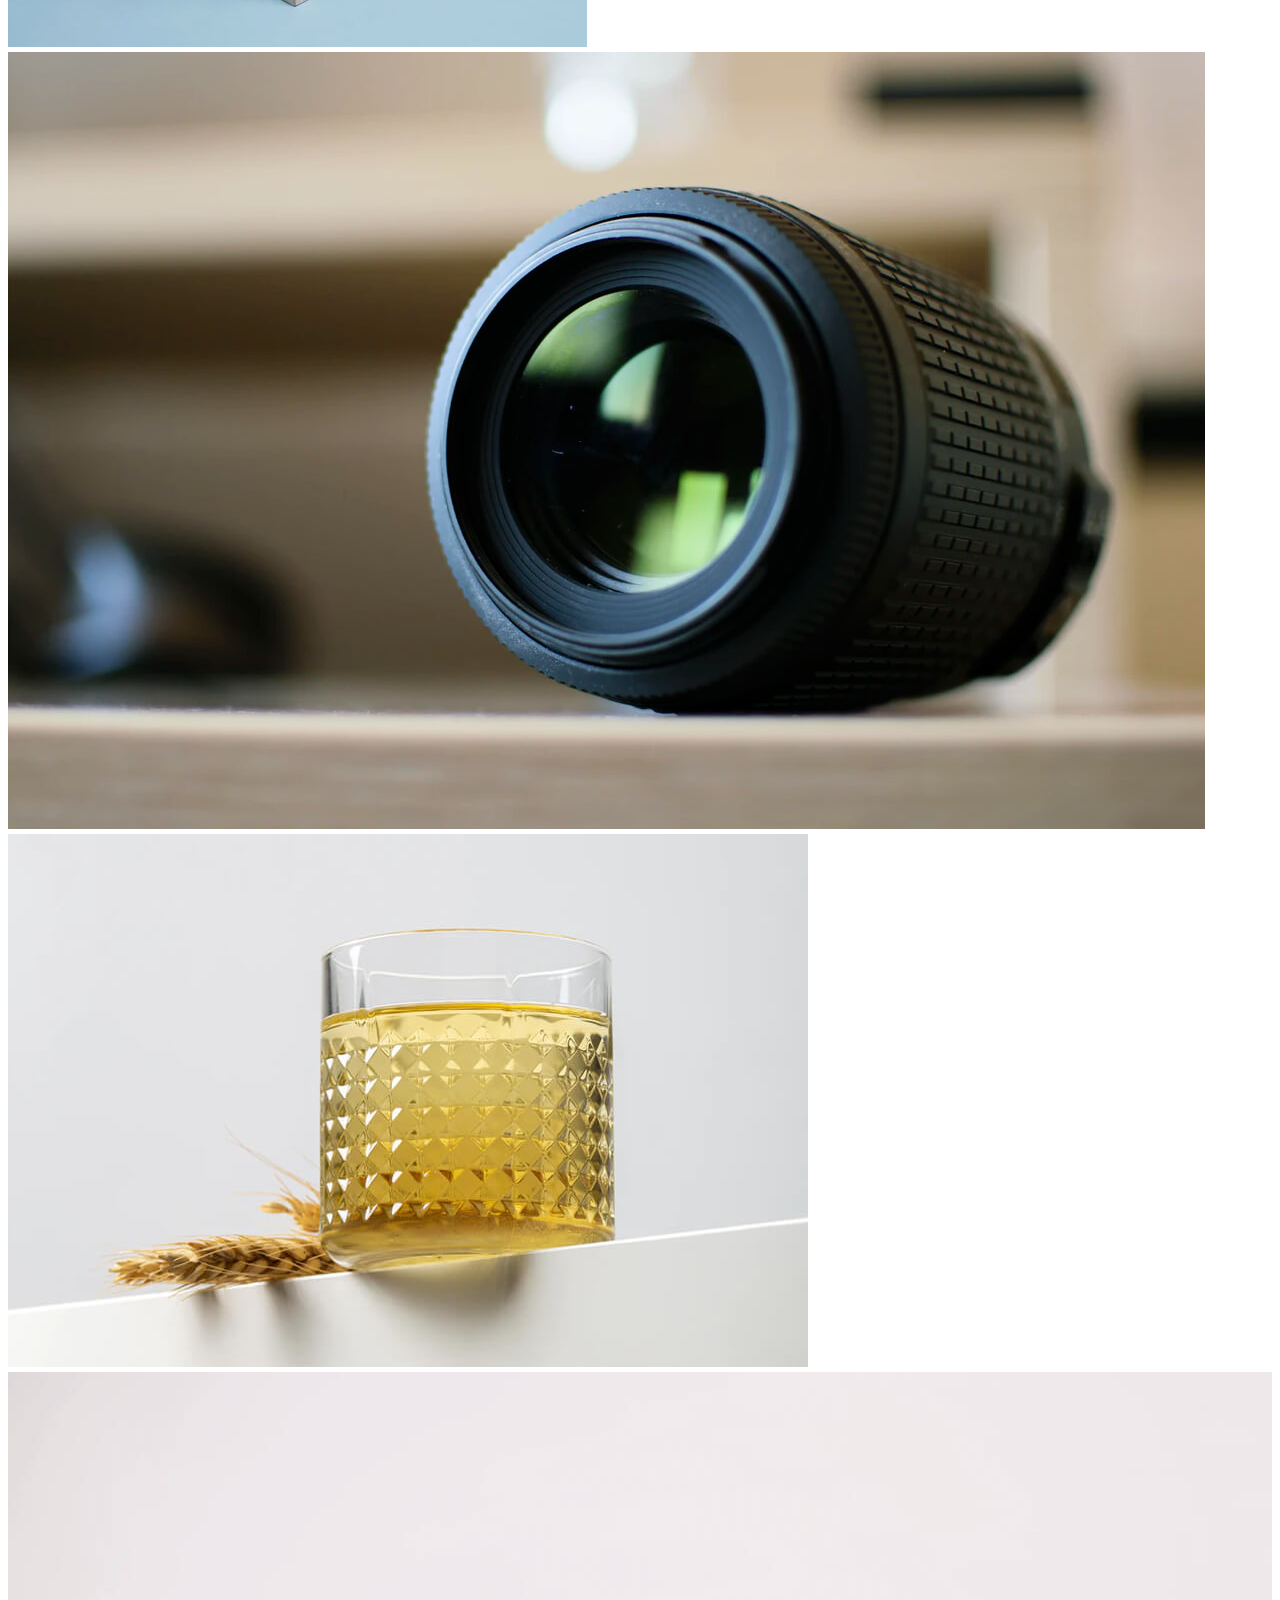
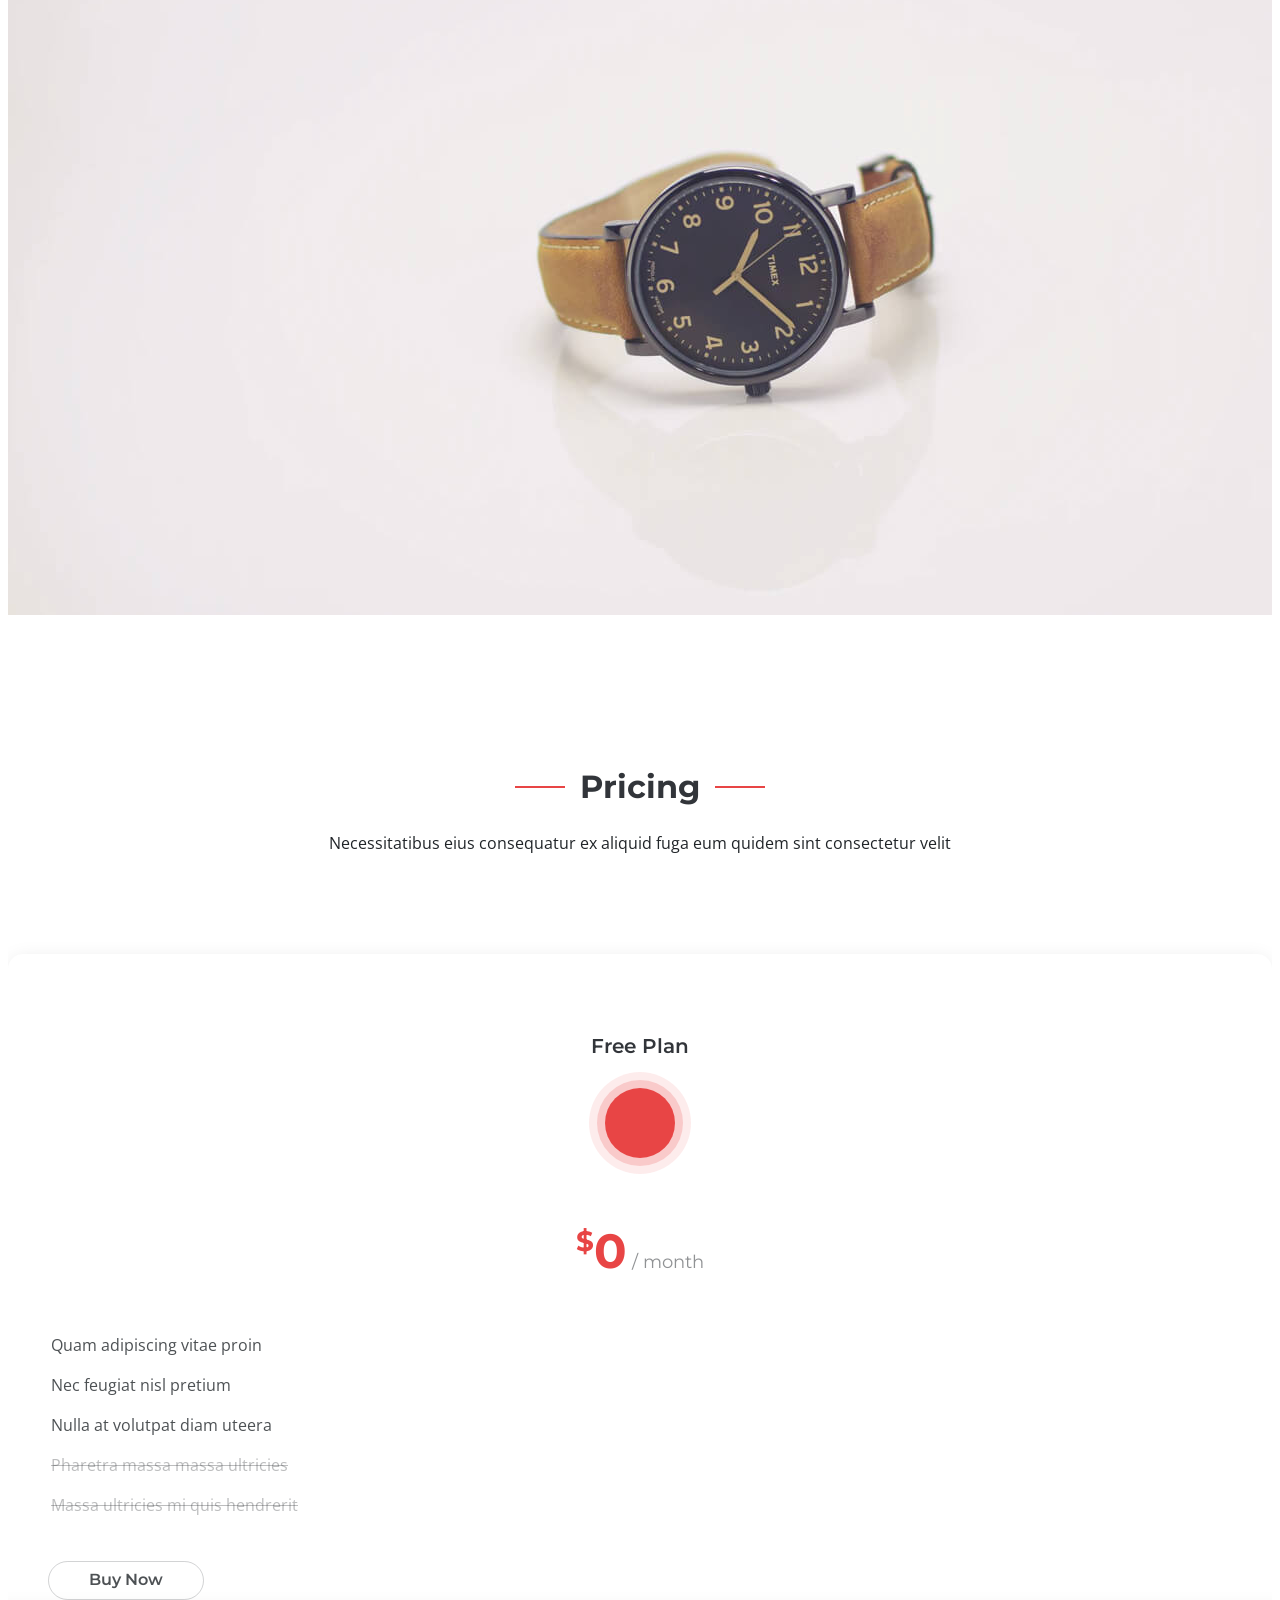
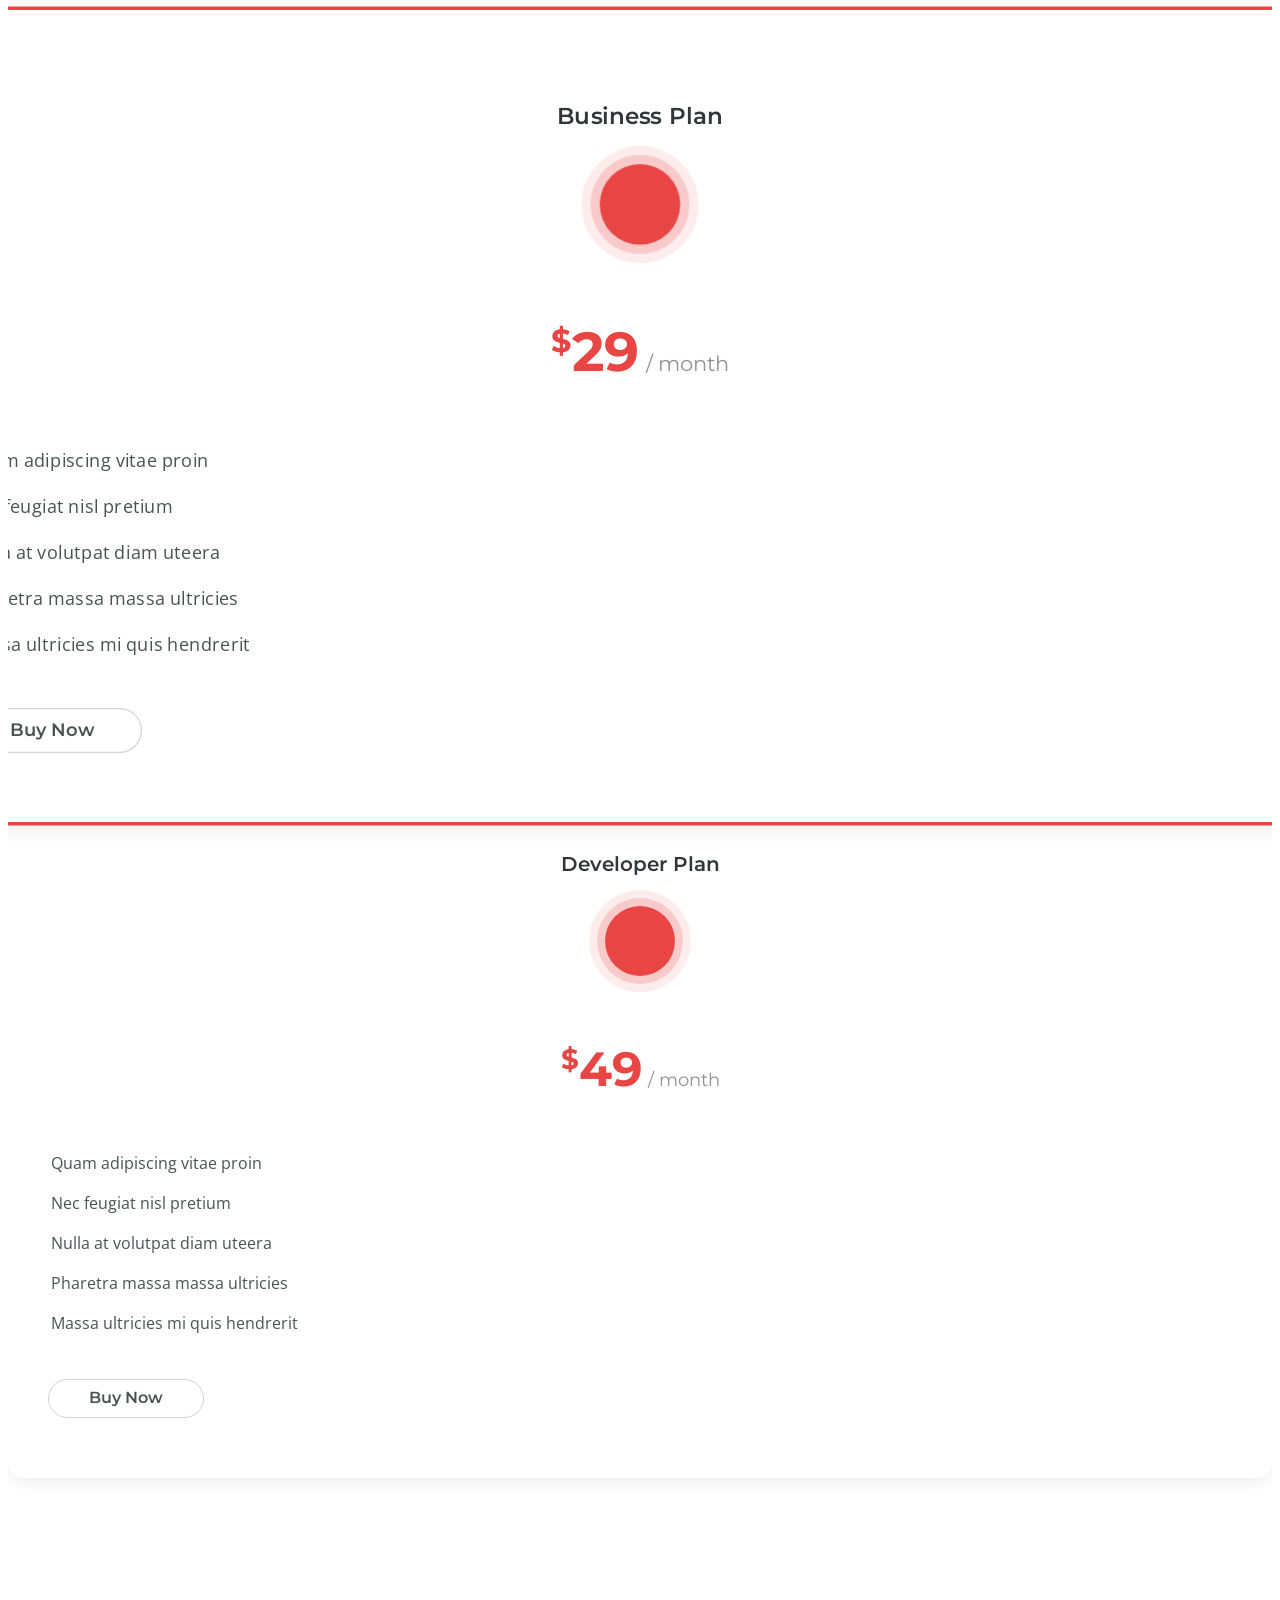
==== commit 28b3b5a7: "Update index.html" ====
--- a/index.html
+++ b/index.html
@@ -93,7 +93,7 @@
       <div class="container">
         <div class="row">
           <div class="col-lg-10">
-            <h2 data-aos="fade-up" data-aos-delay="100">Welcome to  workshop</h2>
+            <h2 data-aos="fade-up" data-aos-delay="100">Welcome to  sec22</h2>
             <p data-aos="fade-up" data-aos-delay="200">We are team of talented designers making websites with Bootstrap</p>
           </div>
           <div class="col-lg-5" data-aos="fade-up" data-aos-delay="300">
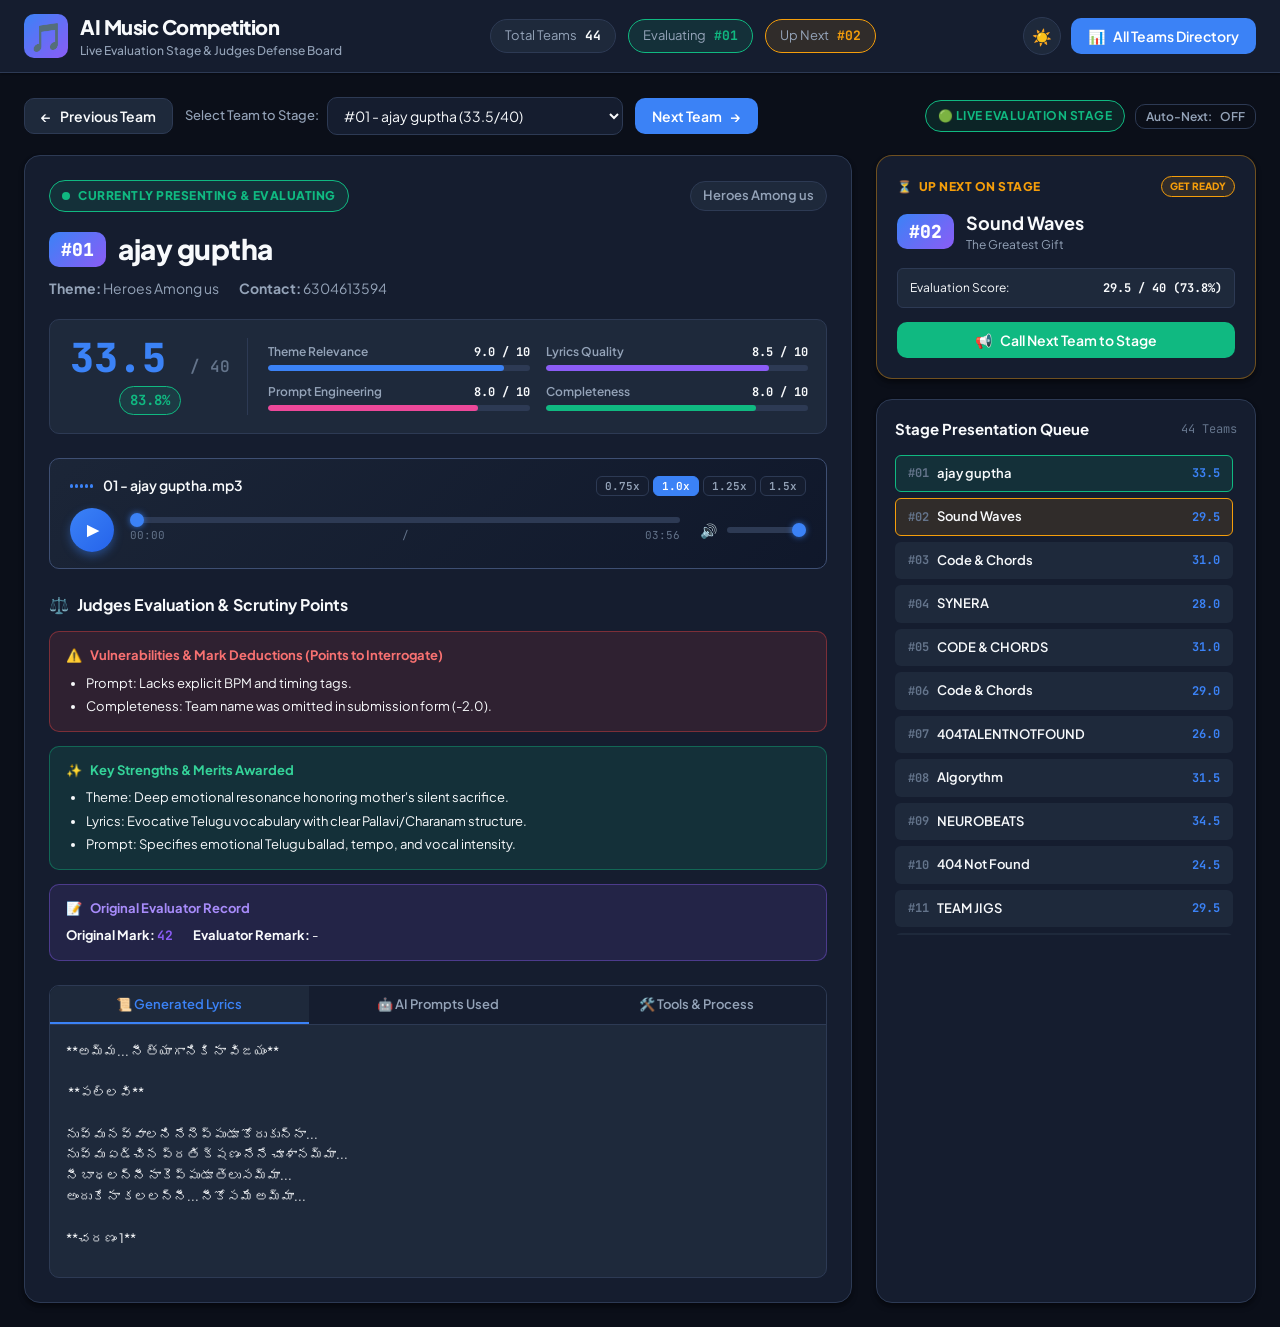
==== commit 979265e7: "Deploy AI Music Competition Live Evaluation and Stage Board" ====
--- a/index.html
+++ b/index.html
@@ -1,1203 +1,385 @@
 <!DOCTYPE html>
 <html lang="en">
-
 <head>
-  <meta charset="utf-8">
-  <meta content="width=device-width, initial-scale=1.0" name="viewport">
-  <title>Index - Append Bootstrap Template</title>
-  <meta content="" name="description">
-  <meta content="" name="keywords">
-
-  <!-- Favicons -->
-  <link href="assets/img/favicon.png" rel="icon">
-  <link href="assets/img/apple-touch-icon.png" rel="apple-touch-icon">
-
-  <!-- Fonts -->
-  <link href="https://fonts.googleapis.com" rel="preconnect">
-  <link href="https://fonts.gstatic.com" rel="preconnect" crossorigin>
-  <link href="https://fonts.googleapis.com/css2?family=Open+Sans:ital,wght@0,300;0,400;0,500;0,600;0,700;0,800;1,300;1,400;1,500;1,600;1,700;1,800&family=Montserrat:ital,wght@0,100;0,200;0,300;0,400;0,500;0,600;0,700;0,800;0,900;1,100;1,200;1,300;1,400;1,500;1,600;1,700;1,800;1,900&family=Poppins:ital,wght@0,100;0,200;0,300;0,400;0,500;0,600;0,700;0,800;0,900;1,100;1,200;1,300;1,400;1,500;1,600;1,700;1,800;1,900&display=swap" rel="stylesheet">
-
-  <!-- Vendor CSS Files -->
-  <link href="assets/vendor/bootstrap/css/bootstrap.min.css" rel="stylesheet">
-  <link href="assets/vendor/bootstrap-icons/bootstrap-icons.css" rel="stylesheet">
-  <link href="assets/vendor/aos/aos.css" rel="stylesheet">
-  <link href="assets/vendor/glightbox/css/glightbox.min.css" rel="stylesheet">
-  <link href="assets/vendor/swiper/swiper-bundle.min.css" rel="stylesheet">
-
-  <!-- Main CSS File -->
-  <link href="assets/css/main.css" rel="stylesheet">
-
-  <!-- =======================================================
-  * Template Name: Append
-  * Template URL: https://bootstrapmade.com/append-bootstrap-website-template/
-  * Updated: Jun 29 2024 with Bootstrap v5.3.3
-  * Author: BootstrapMade.com
-  * License: https://bootstrapmade.com/license/
-  ======================================================== -->
+  <meta charset="UTF-8" />
+  <meta name="viewport" content="width=device-width, initial-scale=1.0" />
+  <title>AI Music Competition — Live Evaluation & Stage Board</title>
+  <link rel="preconnect" href="https://fonts.googleapis.com">
+  <link rel="preconnect" href="https://fonts.gstatic.com" crossorigin>
+  <link href="https://fonts.googleapis.com/css2?family=Plus+Jakarta+Sans:ital,wght@0,300;0,400;0,500;0,600;0,700;0,800;1,400&family=JetBrains+Mono:wght@400;500;700&display=swap" rel="stylesheet">
+  <link rel="stylesheet" href="styles.css" />
 </head>
-
-<body class="index-page">
-
-  <header id="header" class="header d-flex align-items-center fixed-top">
-    <div class="container-fluid position-relative d-flex align-items-center justify-content-between">
-
-      <a href="index.html" class="logo d-flex align-items-center me-auto me-xl-0">
-        <!-- Uncomment the line below if you also wish to use an image logo -->
-        <!-- <img src="assets/img/logo.png" alt=""> -->
-        <h1 class="sitename">Append</h1><span>.</span>
-      </a>
-
-      <nav id="navmenu" class="navmenu">
-        <ul>
-          <li><a href="index.html#hero" class="active">Home</a></li>
-          <li><a href="index.html#about">About</a></li>
-          <li><a href="index.html#services">Services</a></li>
-          <li><a href="https://drive.google.com/file/d/17rLbXebFjLsSNFcd44sQ0pHz7iNbWC-z/view">Chat Bot</a></li>
-          <li><a href="index.html#pricing">Pricing</a></li>
-          <li><a href="index.html#team">Team</a></li>
-          <li><a href="blog.html">Blog</a></li>
-          <li class="dropdown"><a href="#"><span>Dropdown</span> <i class="bi bi-chevron-down toggle-dropdown"></i></a>
-            <ul>
-              <li><a href="#">Dropdown 1</a></li>
-              <li class="dropdown"><a href="#"><span>Deep Dropdown</span> <i class="bi bi-chevron-down toggle-dropdown"></i></a>
-                <ul>
-                  <li><a href="#">Deep Dropdown 1</a></li>
-                  <li><a href="#">Deep Dropdown 2</a></li>
-                  <li><a href="#">Deep Dropdown 3</a></li>
-                  <li><a href="#">Deep Dropdown 4</a></li>
-                  <li><a href="#">Deep Dropdown 5</a></li>
-                </ul>
-              </li>
-              <li><a href="#">Dropdown 2</a></li>
-              <li><a href="#">Dropdown 3</a></li>
-              <li><a href="#">Dropdown 4</a></li>
-            </ul>
-          </li>
-          <li><a href="index.html#contact">Contact</a></li>
-        </ul>
-        <i class="mobile-nav-toggle d-xl-none bi bi-list"></i>
-      </nav>
-
-      <a class="btn-getstarted" href="index.html#about">Get Started</a>
-
+<body class="dark-theme">
+  <!-- Top Navigation Header -->
+  <header class="site-header">
+    <div class="header-container">
+      <div class="brand-group">
+        <div class="brand-icon">🎵</div>
+        <div>
+          <h1 class="brand-title">AI Music Competition</h1>
+          <p class="brand-subtitle">Live Evaluation Stage & Judges Defense Board</p>
+        </div>
+      </div>
+
+      <div class="header-stats">
+        <div class="stat-badge">
+          <span class="stat-label">Total Teams</span>
+          <span class="stat-value" id="totalTeamsCount">44</span>
+        </div>
+        <div class="stat-badge highlight-active">
+          <span class="stat-label">Evaluating</span>
+          <span class="stat-value" id="currentTeamBadge">#01</span>
+        </div>
+        <div class="stat-badge highlight-next">
+          <span class="stat-label">Up Next</span>
+          <span class="stat-value" id="nextTeamBadge">#02</span>
+        </div>
+      </div>
+
+      <div class="header-actions">
+        <button id="themeToggleBtn" class="btn btn-icon" title="Toggle Light/Dark Theme">
+          <span id="themeIcon">☀️</span>
+        </button>
+        <button id="viewToggleBtn" class="btn btn-primary">
+          <span class="btn-icon-text">📊</span> <span id="viewModeText">All Teams Directory</span>
+        </button>
+      </div>
     </div>
   </header>
 
-  <main class="main">
-
-    <!-- Hero Section -->
-    <section id="hero" class="hero section dark-background">
-
-      <img src="assets/img/hero-bg.jpg" alt="" data-aos="fade-in">
-
-      <div class="container">
-        <div class="row">
-          <div class="col-lg-10">
-            <h2 data-aos="fade-up" data-aos-delay="100">Welcome to  sec22</h2>
-            <p data-aos="fade-up" data-aos-delay="200">We are team of talented designers making websites with Bootstrap</p>
-          </div>
-          <div class="col-lg-5" data-aos="fade-up" data-aos-delay="300">
-            <form action="forms/newsletter.php" method="post" class="php-email-form">
-              <div class="sign-up-form"><input type="email" name="email"><input type="submit" value="Subscribe"></div>
-              <div class="loading">Loading</div>
-              <div class="error-message"></div>
-              <div class="sent-message">Your subscription request has been sent. Thank you!</div>
-            </form>
-          </div>
-        </div>
-      </div>
-
-    </section><!-- /Hero Section -->
-
-    <!-- Clients Section -->
-    <section id="clients" class="clients section">
-
-      <div class="container" data-aos="fade-up">
-
-        <div class="row gy-4">
-
-          <div class="col-xl-2 col-md-3 col-6 client-logo">
-            <img src="assets/img/clients/client-1.png" class="img-fluid" alt="">
-          </div><!-- End Client Item -->
-
-          <div class="col-xl-2 col-md-3 col-6 client-logo">
-            <img src="assets/img/clients/client-2.png" class="img-fluid" alt="">
-          </div><!-- End Client Item -->
-
-          <div class="col-xl-2 col-md-3 col-6 client-logo">
-            <img src="assets/img/clients/client-3.png" class="img-fluid" alt="">
-          </div><!-- End Client Item -->
-
-          <div class="col-xl-2 col-md-3 col-6 client-logo">
-            <img src="assets/img/clients/client-4.png" class="img-fluid" alt="">
-          </div><!-- End Client Item -->
-
-          <div class="col-xl-2 col-md-3 col-6 client-logo">
-            <img src="assets/img/clients/client-5.png" class="img-fluid" alt="">
-          </div><!-- End Client Item -->
-
-          <div class="col-xl-2 col-md-3 col-6 client-logo">
-            <img src="assets/img/clients/client-6.png" class="img-fluid" alt="">
-          </div><!-- End Client Item -->
-
-        </div>
-
-      </div>
-
-    </section><!-- /Clients Section -->
-
-    <!-- About Section -->
-    <section id="about" class="about section light-background">
-
-      <div class="container" data-aos="fade-up" data-aos-delay="100">
-        <div class="row align-items-xl-center gy-5">
-
-          <div class="col-xl-5 content">
-            <h3>About Us</h3>
-            <h2>Ducimus rerum libero reprehenderit cumque</h2>
-            <p>Ipsa sint sit. Quis ducimus tempore dolores impedit et dolor cumque alias maxime. Enim reiciendis minus et rerum hic non. Dicta quas cum quia maiores iure. Quidem nulla qui assumenda incidunt voluptatem tempora deleniti soluta.</p>
-            <a href="#" class="read-more"><span>Read More</span><i class="bi bi-arrow-right"></i></a>
-          </div>
-
-          <div class="col-xl-7">
-            <div class="row gy-4 icon-boxes">
-
-              <div class="col-md-6" data-aos="fade-up" data-aos-delay="200">
-                <div class="icon-box">
-                  <i class="bi bi-buildings"></i>
-                  <h3>Eius provident</h3>
-                  <p>Magni repellendus vel ullam hic officia accusantium ipsa dolor omnis dolor voluptatem</p>
-                </div>
-              </div> <!-- End Icon Box -->
-
-              <div class="col-md-6" data-aos="fade-up" data-aos-delay="300">
-                <div class="icon-box">
-                  <i class="bi bi-clipboard-pulse"></i>
-                  <h3>Rerum aperiam</h3>
-                  <p>Autem saepe animi et aut aspernatur culpa facere. Rerum saepe rerum voluptates quia</p>
-                </div>
-              </div> <!-- End Icon Box -->
-
-              <div class="col-md-6" data-aos="fade-up" data-aos-delay="400">
-                <div class="icon-box">
-                  <i class="bi bi-command"></i>
-                  <h3>Veniam omnis</h3>
-                  <p>Omnis perferendis molestias culpa sed. Recusandae quas possimus. Quod consequatur corrupti</p>
-                </div>
-              </div> <!-- End Icon Box -->
-
-              <div class="col-md-6" data-aos="fade-up" data-aos-delay="500">
-                <div class="icon-box">
-                  <i class="bi bi-graph-up-arrow"></i>
-                  <h3>Delares sapiente</h3>
-                  <p>Sint et dolor voluptas minus possimus nostrum. Reiciendis commodi eligendi omnis quideme lorenda</p>
-                </div>
-              </div> <!-- End Icon Box -->
-
-            </div>
-          </div>
-
-        </div>
-      </div>
-
-    </section><!-- /About Section -->
-
-    <!-- Stats Section -->
-    <section id="stats" class="stats section dark-background">
-
-      <img src="assets/img/stats-bg.jpg" alt="" data-aos="fade-in">
-
-      <div class="container position-relative" data-aos="fade-up" data-aos-delay="100">
-
-        <div class="row gy-4">
-
-          <div class="col-lg-3 col-md-6">
-            <div class="stats-item text-center w-100 h-100">
-              <span data-purecounter-start="0" data-purecounter-end="232" data-purecounter-duration="1" class="purecounter"></span>
-              <p>Clients</p>
-            </div>
-          </div><!-- End Stats Item -->
-
-          <div class="col-lg-3 col-md-6">
-            <div class="stats-item text-center w-100 h-100">
-              <span data-purecounter-start="0" data-purecounter-end="521" data-purecounter-duration="1" class="purecounter"></span>
-              <p>Projects</p>
-            </div>
-          </div><!-- End Stats Item -->
-
-          <div class="col-lg-3 col-md-6">
-            <div class="stats-item text-center w-100 h-100">
-              <span data-purecounter-start="0" data-purecounter-end="1453" data-purecounter-duration="1" class="purecounter"></span>
-              <p>Hours Of Support</p>
-            </div>
-          </div><!-- End Stats Item -->
-
-          <div class="col-lg-3 col-md-6">
-            <div class="stats-item text-center w-100 h-100">
-              <span data-purecounter-start="0" data-purecounter-end="32" data-purecounter-duration="1" class="purecounter"></span>
-              <p>Workers</p>
-            </div>
-          </div><!-- End Stats Item -->
-
-        </div>
-
-      </div>
-
-    </section><!-- /Stats Section -->
-
-    <!-- Services Section -->
-    <section id="services" class="services section">
-
-      <!-- Section Title -->
-      <div class="container section-title" data-aos="fade-up">
-        <h2>Services</h2>
-        <p>Necessitatibus eius consequatur ex aliquid fuga eum quidem sint consectetur velit</p>
-      </div><!-- End Section Title -->
-
-      <div class="container">
-
-        <div class="row gy-4">
-
-          <div class="col-lg-6 " data-aos="fade-up" data-aos-delay="100">
-            <div class="service-item d-flex">
-              <div class="icon flex-shrink-0"><i class="bi bi-briefcase"></i></div>
-              <div>
-                <h4 class="title"><a href="services-details.html" class="stretched-link">Lorem Ipsum</a></h4>
-                <p class="description">Voluptatum deleniti atque corrupti quos dolores et quas molestias excepturi sint occaecati cupiditate non provident</p>
-              </div>
-            </div>
-          </div>
-          <!-- End Service Item -->
-
-          <div class="col-lg-6 " data-aos="fade-up" data-aos-delay="200">
-            <div class="service-item d-flex">
-              <div class="icon flex-shrink-0"><i class="bi bi-card-checklist"></i></div>
-              <div>
-                <h4 class="title"><a href="services-details.html" class="stretched-link">Dolor Sitema</a></h4>
-                <p class="description">Minim veniam, quis nostrud exercitation ullamco laboris nisi ut aliquip ex ea commodo consequat tarad limino ata</p>
-              </div>
-            </div>
-          </div><!-- End Service Item -->
-
-          <div class="col-lg-6 " data-aos="fade-up" data-aos-delay="300">
-            <div class="service-item d-flex">
-              <div class="icon flex-shrink-0"><i class="bi bi-bar-chart"></i></div>
-              <div>
-                <h4 class="title"><a href="services-details.html" class="stretched-link">Sed ut perspiciatis</a></h4>
-                <p class="description">Duis aute irure dolor in reprehenderit in voluptate velit esse cillum dolore eu fugiat nulla pariatur</p>
-              </div>
-            </div>
-          </div><!-- End Service Item -->
-
-          <div class="col-lg-6 " data-aos="fade-up" data-aos-delay="400">
-            <div class="service-item d-flex">
-              <div class="icon flex-shrink-0"><i class="bi bi-binoculars"></i></div>
-              <div>
-                <h4 class="title"><a href="services-details.html" class="stretched-link">Magni Dolores</a></h4>
-                <p class="description">Excepteur sint occaecat cupidatat non proident, sunt in culpa qui officia deserunt mollit anim id est laborum</p>
-              </div>
-            </div>
-          </div><!-- End Service Item -->
-
-          <div class="col-lg-6 " data-aos="fade-up" data-aos-delay="500">
-            <div class="service-item d-flex">
-              <div class="icon flex-shrink-0"><i class="bi bi-brightness-high"></i></div>
-              <div>
-                <h4 class="title"><a href="services-details.html" class="stretched-link">Nemo Enim</a></h4>
-                <p class="description">At vero eos et accusamus et iusto odio dignissimos ducimus qui blanditiis praesentium voluptatum deleniti atque</p>
-              </div>
-            </div>
-          </div><!-- End Service Item -->
-
-          <div class="col-lg-6 " data-aos="fade-up" data-aos-delay="600">
-            <div class="service-item d-flex">
-              <div class="icon flex-shrink-0"><i class="bi bi-calendar4-week"></i></div>
-              <div>
-                <h4 class="title"><a href="services-details.html" class="stretched-link">Eiusmod Tempor</a></h4>
-                <p class="description">Et harum quidem rerum facilis est et expedita distinctio. Nam libero tempore, cum soluta nobis est eligendi</p>
-              </div>
-            </div>
-          </div><!-- End Service Item -->
-
-        </div>
-
-      </div>
-
-    </section><!-- /Services Section -->
-
-    <!-- Features Section -->
-    <section id="features" class="features section">
-
-      <!-- Section Title -->
-      <div class="container section-title" data-aos="fade-up">
-        <h2>Features</h2>
-        <p>Necessitatibus eius consequatur ex aliquid fuga eum quidem sint consectetur velit</p>
-      </div><!-- End Section Title -->
-
-      <div class="container">
-
-        <div class="row gy-4 align-items-center features-item">
-          <div class="col-lg-5 order-2 order-lg-1" data-aos="fade-up" data-aos-delay="200">
-            <h3>Corporis temporibus maiores provident</h3>
-            <p>
-              Ullamco laboris nisi ut aliquip ex ea commodo consequat. Duis aute irure dolor in reprehenderit in voluptate
-              velit esse cillum dolore eu fugiat nulla pariatur. Excepteur sint occaecat cupidatat non proident.
-            </p>
-            <a href="#" class="btn btn-get-started">Get Started</a>
-          </div>
-          <div class="col-lg-7 order-1 order-lg-2 d-flex align-items-center" data-aos="zoom-out" data-aos-delay="100">
-            <div class="image-stack">
-              <img src="assets/img/features-light-1.jpg" alt="" class="stack-front">
-              <img src="assets/img/features-light-2.jpg" alt="" class="stack-back">
-            </div>
-          </div>
-        </div><!-- Features Item -->
-
-        <div class="row gy-4 align-items-stretch justify-content-between features-item ">
-          <div class="col-lg-6 d-flex align-items-center features-img-bg" data-aos="zoom-out">
-            <img src="assets/img/features-light-3.jpg" class="img-fluid" alt="">
-          </div>
-          <div class="col-lg-5 d-flex justify-content-center flex-column" data-aos="fade-up">
-            <h3>Sunt consequatur ad ut est nulla</h3>
-            <p>Cupiditate placeat cupiditate placeat est ipsam culpa. Delectus quia minima quod. Sunt saepe odit aut quia voluptatem hic voluptas dolor doloremque.</p>
-            <ul>
-              <li><i class="bi bi-check"></i> <span>Ullamco laboris nisi ut aliquip ex ea commodo consequat.</span></li>
-              <li><i class="bi bi-check"></i><span> Duis aute irure dolor in reprehenderit in voluptate velit.</span></li>
-              <li><i class="bi bi-check"></i> <span>Facilis ut et voluptatem aperiam. Autem soluta ad fugiat</span>.</li>
-            </ul>
-            <a href="#" class="btn btn-get-started align-self-start">Get Started</a>
-          </div>
-        </div><!-- Features Item -->
-
-      </div>
-
-    </section><!-- /Features Section -->
-
-    <!-- Portfolio Section -->
-    <section id="portfolio" class="portfolio section">
-
-      <!-- Section Title -->
-      <div class="container section-title" data-aos="fade-up">
-        <h2>Portfolio</h2>
-        <p>Necessitatibus eius consequatur ex aliquid fuga eum quidem sint consectetur velit</p>
-      </div><!-- End Section Title -->
-
-      <div class="container">
-
-        <div class="isotope-layout" data-default-filter="*" data-layout="masonry" data-sort="original-order">
-
-          <ul class="portfolio-filters isotope-filters" data-aos="fade-up" data-aos-delay="100">
-            <li data-filter="*" class="filter-active">All</li>
-            <li data-filter=".filter-app">App</li>
-            <li data-filter=".filter-product">Card</li>
-            <li data-filter=".filter-branding">Web</li>
-          </ul><!-- End Portfolio Filters -->
-
-          <div class="row gy-4 isotope-container" data-aos="fade-up" data-aos-delay="200">
-
-            <div class="col-lg-4 col-md-6 portfolio-item isotope-item filter-app">
-              <img src="assets/img/masonry-portfolio/masonry-portfolio-1.jpg" class="img-fluid" alt="">
-              <div class="portfolio-info">
-                <h4>App 1</h4>
-                <p>Lorem ipsum, dolor sit</p>
-                <a href="assets/img/masonry-portfolio/masonry-portfolio-1.jpg" title="App 1" data-gallery="portfolio-gallery-app" class="glightbox preview-link"><i class="bi bi-zoom-in"></i></a>
-                <a href="portfolio-details.html" title="More Details" class="details-link"><i class="bi bi-link-45deg"></i></a>
-              </div>
-            </div><!-- End Portfolio Item -->
-
-            <div class="col-lg-4 col-md-6 portfolio-item isotope-item filter-product">
-              <img src="assets/img/masonry-portfolio/masonry-portfolio-2.jpg" class="img-fluid" alt="">
-              <div class="portfolio-info">
-                <h4>Product 1</h4>
-                <p>Lorem ipsum, dolor sit</p>
-                <a href="assets/img/masonry-portfolio/masonry-portfolio-2.jpg" title="Product 1" data-gallery="portfolio-gallery-product" class="glightbox preview-link"><i class="bi bi-zoom-in"></i></a>
-                <a href="portfolio-details.html" title="More Details" class="details-link"><i class="bi bi-link-45deg"></i></a>
-              </div>
-            </div><!-- End Portfolio Item -->
-
-            <div class="col-lg-4 col-md-6 portfolio-item isotope-item filter-branding">
-              <img src="assets/img/masonry-portfolio/masonry-portfolio-3.jpg" class="img-fluid" alt="">
-              <div class="portfolio-info">
-                <h4>Branding 1</h4>
-                <p>Lorem ipsum, dolor sit</p>
-                <a href="assets/img/masonry-portfolio/masonry-portfolio-3.jpg" title="Branding 1" data-gallery="portfolio-gallery-branding" class="glightbox preview-link"><i class="bi bi-zoom-in"></i></a>
-                <a href="portfolio-details.html" title="More Details" class="details-link"><i class="bi bi-link-45deg"></i></a>
-              </div>
-            </div><!-- End Portfolio Item -->
-
-            <div class="col-lg-4 col-md-6 portfolio-item isotope-item filter-app">
-              <img src="assets/img/masonry-portfolio/masonry-portfolio-4.jpg" class="img-fluid" alt="">
-              <div class="portfolio-info">
-                <h4>App 2</h4>
-                <p>Lorem ipsum, dolor sit</p>
-                <a href="assets/img/masonry-portfolio/masonry-portfolio-4.jpg" title="App 2" data-gallery="portfolio-gallery-app" class="glightbox preview-link"><i class="bi bi-zoom-in"></i></a>
-                <a href="portfolio-details.html" title="More Details" class="details-link"><i class="bi bi-link-45deg"></i></a>
-              </div>
-            </div><!-- End Portfolio Item -->
-
-            <div class="col-lg-4 col-md-6 portfolio-item isotope-item filter-product">
-              <img src="assets/img/masonry-portfolio/masonry-portfolio-5.jpg" class="img-fluid" alt="">
-              <div class="portfolio-info">
-                <h4>Product 2</h4>
-                <p>Lorem ipsum, dolor sit</p>
-                <a href="assets/img/masonry-portfolio/masonry-portfolio-5.jpg" title="Product 2" data-gallery="portfolio-gallery-product" class="glightbox preview-link"><i class="bi bi-zoom-in"></i></a>
-                <a href="portfolio-details.html" title="More Details" class="details-link"><i class="bi bi-link-45deg"></i></a>
-              </div>
-            </div><!-- End Portfolio Item -->
-
-            <div class="col-lg-4 col-md-6 portfolio-item isotope-item filter-branding">
-              <img src="assets/img/masonry-portfolio/masonry-portfolio-6.jpg" class="img-fluid" alt="">
-              <div class="portfolio-info">
-                <h4>Branding 2</h4>
-                <p>Lorem ipsum, dolor sit</p>
-                <a href="assets/img/masonry-portfolio/masonry-portfolio-6.jpg" title="Branding 2" data-gallery="portfolio-gallery-branding" class="glightbox preview-link"><i class="bi bi-zoom-in"></i></a>
-                <a href="portfolio-details.html" title="More Details" class="details-link"><i class="bi bi-link-45deg"></i></a>
-              </div>
-            </div><!-- End Portfolio Item -->
-
-            <div class="col-lg-4 col-md-6 portfolio-item isotope-item filter-app">
-              <img src="assets/img/masonry-portfolio/masonry-portfolio-7.jpg" class="img-fluid" alt="">
-              <div class="portfolio-info">
-                <h4>App 3</h4>
-                <p>Lorem ipsum, dolor sit</p>
-                <a href="assets/img/masonry-portfolio/masonry-portfolio-7.jpg" title="App 3" data-gallery="portfolio-gallery-app" class="glightbox preview-link"><i class="bi bi-zoom-in"></i></a>
-                <a href="portfolio-details.html" title="More Details" class="details-link"><i class="bi bi-link-45deg"></i></a>
-              </div>
-            </div><!-- End Portfolio Item -->
-
-            <div class="col-lg-4 col-md-6 portfolio-item isotope-item filter-product">
-              <img src="assets/img/masonry-portfolio/masonry-portfolio-8.jpg" class="img-fluid" alt="">
-              <div class="portfolio-info">
-                <h4>Product 3</h4>
-                <p>Lorem ipsum, dolor sit</p>
-                <a href="assets/img/masonry-portfolio/masonry-portfolio-8.jpg" title="Product 3" data-gallery="portfolio-gallery-product" class="glightbox preview-link"><i class="bi bi-zoom-in"></i></a>
-                <a href="portfolio-details.html" title="More Details" class="details-link"><i class="bi bi-link-45deg"></i></a>
-              </div>
-            </div><!-- End Portfolio Item -->
-
-            <div class="col-lg-4 col-md-6 portfolio-item isotope-item filter-branding">
-              <img src="assets/img/masonry-portfolio/masonry-portfolio-9.jpg" class="img-fluid" alt="">
-              <div class="portfolio-info">
-                <h4>Branding 3</h4>
-                <p>Lorem ipsum, dolor sit</p>
-                <a href="assets/img/masonry-portfolio/masonry-portfolio-9.jpg" title="Branding 2" data-gallery="portfolio-gallery-branding" class="glightbox preview-link"><i class="bi bi-zoom-in"></i></a>
-                <a href="portfolio-details.html" title="More Details" class="details-link"><i class="bi bi-link-45deg"></i></a>
-              </div>
-            </div><!-- End Portfolio Item -->
-
-          </div><!-- End Portfolio Container -->
-
-        </div>
-
-      </div>
-
-    </section><!-- /Portfolio Section -->
-
-    <!-- Pricing Section -->
-    <section id="pricing" class="pricing section">
-
-      <!-- Section Title -->
-      <div class="container section-title" data-aos="fade-up">
-        <h2>Pricing</h2>
-        <p>Necessitatibus eius consequatur ex aliquid fuga eum quidem sint consectetur velit</p>
-      </div><!-- End Section Title -->
-
-      <div class="container" data-aos="zoom-in" data-aos-delay="100">
-
-        <div class="row g-4">
-
-          <div class="col-lg-4">
-            <div class="pricing-item">
-              <h3>Free Plan</h3>
-              <div class="icon">
-                <i class="bi bi-box"></i>
-              </div>
-              <h4><sup>$</sup>0<span> / month</span></h4>
-              <ul>
-                <li><i class="bi bi-check"></i> <span>Quam adipiscing vitae proin</span></li>
-                <li><i class="bi bi-check"></i> <span>Nec feugiat nisl pretium</span></li>
-                <li><i class="bi bi-check"></i> <span>Nulla at volutpat diam uteera</span></li>
-                <li class="na"><i class="bi bi-x"></i> <span>Pharetra massa massa ultricies</span></li>
-                <li class="na"><i class="bi bi-x"></i> <span>Massa ultricies mi quis hendrerit</span></li>
+  <!-- Main Container -->
+  <main class="app-main">
+    
+    <!-- SECTION 1: LIVE STAGE & JUDGES CALL BOARD -->
+    <section id="stageView" class="view-section active-view">
+      
+      <!-- Stage Navigation Bar -->
+      <div class="stage-control-bar">
+        <div class="stage-nav-buttons">
+          <button id="prevTeamBtn" class="btn btn-secondary">
+            <span>&larr;</span> Previous Team
+          </button>
+          
+          <div class="team-quick-select">
+            <label for="teamSelectDropdown" class="select-label">Select Team to Stage:</label>
+            <select id="teamSelectDropdown" class="form-select"></select>
+          </div>
+
+          <button id="nextTeamBtn" class="btn btn-primary">
+            Next Team <span>&rarr;</span>
+          </button>
+        </div>
+
+        <div class="stage-status-pills">
+          <span class="status-pill status-evaluating">🟢 LIVE EVALUATION STAGE</span>
+          <button id="autoAdvanceBtn" class="btn btn-small btn-outline" title="Auto advance to next team when song finishes">
+            Auto-Next: <span id="autoNextStatus">OFF</span>
+          </button>
+        </div>
+      </div>
+
+      <!-- Stage Dual-Column Layout -->
+      <div class="stage-grid">
+        
+        <!-- LEFT COLUMN: CURRENT EVALUATING TEAM -->
+        <div class="current-stage-card card">
+          <div class="card-header-banner">
+            <div class="stage-pill-live">
+              <span class="pulsing-dot"></span> CURRENTLY PRESENTING & EVALUATING
+            </div>
+            <div class="theme-tag" id="currentThemeTag">Heroes Among Us</div>
+          </div>
+
+          <div class="stage-team-headline">
+            <div class="team-title-row">
+              <span class="team-number-pill" id="currentSno">#01</span>
+              <h2 class="team-main-name" id="currentTeamName">Team Name</h2>
+            </div>
+            <div class="team-meta-row">
+              <span class="meta-item"><strong>Theme:</strong> <span id="currentThemeText">Heroes Among Us</span></span>
+              <span class="meta-item"><strong>Contact:</strong> <span id="currentPhoneText">+91 00000 00000</span></span>
+            </div>
+          </div>
+
+          <!-- Score Overview Banner -->
+          <div class="score-overview-box">
+            <div class="score-main-display">
+              <div class="score-big-number">
+                <span id="currentTotalScore">37.5</span>
+                <span class="score-max">/ 40</span>
+              </div>
+              <div class="score-percentage-badge" id="currentPercentage">93.8%</div>
+            </div>
+
+            <!-- Rubric 4-Bar Metric Breakdown -->
+            <div class="rubric-bars-grid">
+              <div class="rubric-item">
+                <div class="rubric-header">
+                  <span>Theme Relevance</span>
+                  <span class="rubric-val" id="scoreTheme">9.0 / 10</span>
+                </div>
+                <div class="progress-track"><div class="progress-fill fill-theme" id="barTheme" style="width: 90%"></div></div>
+              </div>
+
+              <div class="rubric-item">
+                <div class="rubric-header">
+                  <span>Lyrics Quality</span>
+                  <span class="rubric-val" id="scoreLyrics">8.5 / 10</span>
+                </div>
+                <div class="progress-track"><div class="progress-fill fill-lyrics" id="barLyrics" style="width: 85%"></div></div>
+              </div>
+
+              <div class="rubric-item">
+                <div class="rubric-header">
+                  <span>Prompt Engineering</span>
+                  <span class="rubric-val" id="scorePrompt">8.0 / 10</span>
+                </div>
+                <div class="progress-track"><div class="progress-fill fill-prompt" id="barPrompt" style="width: 80%"></div></div>
+              </div>
+
+              <div class="rubric-item">
+                <div class="rubric-header">
+                  <span>Completeness</span>
+                  <span class="rubric-val" id="scoreCompleteness">8.0 / 10</span>
+                </div>
+                <div class="progress-track"><div class="progress-fill fill-completeness" id="barCompleteness" style="width: 80%"></div></div>
+              </div>
+            </div>
+          </div>
+
+          <!-- AUDIO PLAYER SECTION -->
+          <div class="audio-player-container">
+            <div class="player-header">
+              <div class="player-title">
+                <span class="audio-wave-anim" id="waveAnim">
+                  <span></span><span></span><span></span><span></span><span></span>
+                </span>
+                <span id="currentAudioFilename">Song Audio File</span>
+              </div>
+              <div class="playback-rate-group">
+                <button class="rate-btn" data-rate="0.75">0.75x</button>
+                <button class="rate-btn active" data-rate="1.0">1.0x</button>
+                <button class="rate-btn" data-rate="1.25">1.25x</button>
+                <button class="rate-btn" data-rate="1.5">1.5x</button>
+              </div>
+            </div>
+
+            <!-- Custom Audio Controls -->
+            <div class="player-controls-row">
+              <button id="playPauseBtn" class="btn btn-play" title="Play / Pause">
+                <span id="playIcon">▶</span>
+              </button>
+
+              <div class="scrub-container">
+                <input type="range" id="seekSlider" class="seek-slider" min="0" max="100" value="0" step="0.1">
+                <div class="time-display">
+                  <span id="currentTime">00:00</span> / <span id="totalDuration">00:00</span>
+                </div>
+              </div>
+
+              <div class="volume-container">
+                <button id="muteBtn" class="btn btn-icon-small" title="Mute/Unmute">🔊</button>
+                <input type="range" id="volumeSlider" class="volume-slider" min="0" max="1" step="0.05" value="1">
+              </div>
+            </div>
+
+            <!-- Hidden Native Audio element -->
+            <audio id="mainAudioElement" preload="metadata"></audio>
+          </div>
+
+          <!-- JUDGES SCRUTINY & DEFENSE BOX -->
+          <div class="judge-interrogation-panel">
+            <div class="panel-section-title">
+              <span class="title-icon">⚖️</span>
+              <h3>Judges Evaluation & Scrutiny Points</h3>
+            </div>
+
+            <!-- Negative Points / Weaknesses to Question (High Priority) -->
+            <div class="critique-box box-negatives">
+              <div class="critique-header header-negatives">
+                <span class="badge-icon">⚠️</span>
+                <strong>Vulnerabilities & Mark Deductions (Points to Interrogate)</strong>
+              </div>
+              <ul class="critique-list" id="currentDeductionsList">
+                <li>Deduction item</li>
               </ul>
-              <div class="text-center"><a href="#" class="buy-btn">Buy Now</a></div>
-            </div>
-          </div><!-- End Pricing Item -->
-
-          <div class="col-lg-4">
-            <div class="pricing-item featured">
-              <h3>Business Plan</h3>
-              <div class="icon">
-                <i class="bi bi-rocket"></i>
-              </div>
-
-              <h4><sup>$</sup>29<span> / month</span></h4>
-              <ul>
-                <li><i class="bi bi-check"></i> <span>Quam adipiscing vitae proin</span></li>
-                <li><i class="bi bi-check"></i> <span>Nec feugiat nisl pretium</span></li>
-                <li><i class="bi bi-check"></i> <span>Nulla at volutpat diam uteera</span></li>
-                <li><i class="bi bi-check"></i> <span>Pharetra massa massa ultricies</span></li>
-                <li><i class="bi bi-check"></i> <span>Massa ultricies mi quis hendrerit</span></li>
+            </div>
+
+            <!-- Key Merits / Strengths -->
+            <div class="critique-box box-merits">
+              <div class="critique-header header-merits">
+                <span class="badge-icon">✨</span>
+                <strong>Key Strengths & Merits Awarded</strong>
+              </div>
+              <ul class="critique-list" id="currentMeritsList">
+                <li>Merit item</li>
               </ul>
-              <div class="text-center"><a href="#" class="buy-btn">Buy Now</a></div>
-            </div>
-          </div><!-- End Pricing Item -->
-
-          <div class="col-lg-4">
-            <div class="pricing-item">
-              <h3>Developer Plan</h3>
-              <div class="icon">
-                <i class="bi bi-send"></i>
-              </div>
-              <h4><sup>$</sup>49<span> / month</span></h4>
-              <ul>
-                <li><i class="bi bi-check"></i> <span>Quam adipiscing vitae proin</span></li>
-                <li><i class="bi bi-check"></i> <span>Nec feugiat nisl pretium</span></li>
-                <li><i class="bi bi-check"></i> <span>Nulla at volutpat diam uteera</span></li>
-                <li><i class="bi bi-check"></i> <span>Pharetra massa massa ultricies</span></li>
-                <li><i class="bi bi-check"></i> <span>Massa ultricies mi quis hendrerit</span></li>
-              </ul>
-              <div class="text-center"><a href="#" class="buy-btn">Buy Now</a></div>
-            </div>
-          </div><!-- End Pricing Item -->
-
-        </div>
-
-      </div>
-
-    </section><!-- /Pricing Section -->
-
-    <!-- Faq Section -->
-    <section id="faq" class="faq section">
-
-      <div class="container">
-
-        <div class="row gy-4">
-
-          <div class="col-lg-4" data-aos="fade-up" data-aos-delay="100">
-            <div class="content px-xl-5">
-              <h3><span>Frequently Asked </span><strong>Questions</strong></h3>
-              <p>
-                Lorem ipsum dolor sit amet, consectetur adipiscing elit, sed do eiusmod tempor incididunt ut labore et dolore magna aliqua. Duis aute irure dolor in reprehenderit
-              </p>
-            </div>
-          </div>
-
-          <div class="col-lg-8" data-aos="fade-up" data-aos-delay="200">
-
-            <div class="faq-container">
-              <div class="faq-item faq-active">
-                <h3><span class="num">1.</span> <span>Non consectetur a erat nam at lectus urna duis?</span></h3>
-                <div class="faq-content">
-                  <p>Feugiat pretium nibh ipsum consequat. Tempus iaculis urna id volutpat lacus laoreet non curabitur gravida. Venenatis lectus magna fringilla urna porttitor rhoncus dolor purus non.</p>
-                </div>
-                <i class="faq-toggle bi bi-chevron-right"></i>
-              </div><!-- End Faq item-->
-
-              <div class="faq-item">
-                <h3><span class="num">2.</span> <span>Feugiat scelerisque varius morbi enim nunc faucibus a pellentesque?</span></h3>
-                <div class="faq-content">
-                  <p>Dolor sit amet consectetur adipiscing elit pellentesque habitant morbi. Id interdum velit laoreet id donec ultrices. Fringilla phasellus faucibus scelerisque eleifend donec pretium. Est pellentesque elit ullamcorper dignissim. Mauris ultrices eros in cursus turpis massa tincidunt dui.</p>
-                </div>
-                <i class="faq-toggle bi bi-chevron-right"></i>
-              </div><!-- End Faq item-->
-
-              <div class="faq-item">
-                <h3><span class="num">3.</span> <span>Dolor sit amet consectetur adipiscing elit pellentesque?</span></h3>
-                <div class="faq-content">
-                  <p>Eleifend mi in nulla posuere sollicitudin aliquam ultrices sagittis orci. Faucibus pulvinar elementum integer enim. Sem nulla pharetra diam sit amet nisl suscipit. Rutrum tellus pellentesque eu tincidunt. Lectus urna duis convallis convallis tellus. Urna molestie at elementum eu facilisis sed odio morbi quis</p>
-                </div>
-                <i class="faq-toggle bi bi-chevron-right"></i>
-              </div><!-- End Faq item-->
-
-              <div class="faq-item">
-                <h3><span class="num">4.</span> <span>Ac odio tempor orci dapibus. Aliquam eleifend mi in nulla?</span></h3>
-                <div class="faq-content">
-                  <p>Dolor sit amet consectetur adipiscing elit pellentesque habitant morbi. Id interdum velit laoreet id donec ultrices. Fringilla phasellus faucibus scelerisque eleifend donec pretium. Est pellentesque elit ullamcorper dignissim. Mauris ultrices eros in cursus turpis massa tincidunt dui.</p>
-                </div>
-                <i class="faq-toggle bi bi-chevron-right"></i>
-              </div><!-- End Faq item-->
-
-              <div class="faq-item">
-                <h3><span class="num">5.</span> <span>Tempus quam pellentesque nec nam aliquam sem et tortor consequat?</span></h3>
-                <div class="faq-content">
-                  <p>Molestie a iaculis at erat pellentesque adipiscing commodo. Dignissim suspendisse in est ante in. Nunc vel risus commodo viverra maecenas accumsan. Sit amet nisl suscipit adipiscing bibendum est. Purus gravida quis blandit turpis cursus in</p>
-                </div>
-                <i class="faq-toggle bi bi-chevron-right"></i>
-              </div><!-- End Faq item-->
-
-            </div>
-
-          </div>
-        </div>
-
-      </div>
-
-    </section><!-- /Faq Section -->
-
-    <!-- Team Section -->
-    <section id="team" class="team section light-background">
-
-      <!-- Section Title -->
-      <div class="container section-title" data-aos="fade-up">
-        <h2>Team</h2>
-        <p>Necessitatibus eius consequatur ex aliquid fuga eum quidem sint consectetur velit</p>
-      </div><!-- End Section Title -->
-
-      <div class="container">
-
-        <div class="row gy-5">
-
-          <div class="col-lg-4 col-md-6 member" data-aos="fade-up" data-aos-delay="100">
-            <div class="member-img">
-              <img src="assets/img/team/team-1.jpg" class="img-fluid" alt="">
-              <div class="social">
-                <a href="#"><i class="bi bi-twitter-x"></i></a>
-                <a href="#"><i class="bi bi-facebook"></i></a>
-                <a href="#"><i class="bi bi-instagram"></i></a>
-                <a href="#"><i class="bi bi-linkedin"></i></a>
-              </div>
-            </div>
-            <div class="member-info text-center">
-              <h4>Walter White</h4>
-              <span>Chief Executive Officer</span>
-              <p>Aliquam iure quaerat voluptatem praesentium possimus unde laudantium vel dolorum distinctio dire flow</p>
-            </div>
-          </div><!-- End Team Member -->
-
-          <div class="col-lg-4 col-md-6 member" data-aos="fade-up" data-aos-delay="200">
-            <div class="member-img">
-              <img src="assets/img/team/team-2.jpg" class="img-fluid" alt="">
-              <div class="social">
-                <a href="#"><i class="bi bi-twitter-x"></i></a>
-                <a href="#"><i class="bi bi-facebook"></i></a>
-                <a href="#"><i class="bi bi-instagram"></i></a>
-                <a href="#"><i class="bi bi-linkedin"></i></a>
-              </div>
-            </div>
-            <div class="member-info text-center">
-              <h4>Sarah Jhonson</h4>
-              <span>Product Manager</span>
-              <p>Labore ipsam sit consequatur exercitationem rerum laboriosam laudantium aut quod dolores exercitationem ut</p>
-            </div>
-          </div><!-- End Team Member -->
-
-          <div class="col-lg-4 col-md-6 member" data-aos="fade-up" data-aos-delay="300">
-            <div class="member-img">
-              <img src="assets/img/team/team-3.jpg" class="img-fluid" alt="">
-              <div class="social">
-                <a href="#"><i class="bi bi-twitter-x"></i></a>
-                <a href="#"><i class="bi bi-facebook"></i></a>
-                <a href="#"><i class="bi bi-instagram"></i></a>
-                <a href="#"><i class="bi bi-linkedin"></i></a>
-              </div>
-            </div>
-            <div class="member-info text-center">
-              <h4>William Anderson</h4>
-              <span>CTO</span>
-              <p>Illum minima ea autem doloremque ipsum quidem quas aspernatur modi ut praesentium vel tque sed facilis at qui</p>
-            </div>
-          </div><!-- End Team Member -->
-
-          <div class="col-lg-4 col-md-6 member" data-aos="fade-up" data-aos-delay="400">
-            <div class="member-img">
-              <img src="assets/img/team/team-4.jpg" class="img-fluid" alt="">
-              <div class="social">
-                <a href="#"><i class="bi bi-twitter-x"></i></a>
-                <a href="#"><i class="bi bi-facebook"></i></a>
-                <a href="#"><i class="bi bi-instagram"></i></a>
-                <a href="#"><i class="bi bi-linkedin"></i></a>
-              </div>
-            </div>
-            <div class="member-info text-center">
-              <h4>Amanda Jepson</h4>
-              <span>Accountant</span>
-              <p>Magni voluptatem accusamus assumenda cum nisi aut qui dolorem voluptate sed et veniam quasi quam consectetur</p>
-            </div>
-          </div><!-- End Team Member -->
-
-          <div class="col-lg-4 col-md-6 member" data-aos="fade-up" data-aos-delay="500">
-            <div class="member-img">
-              <img src="assets/img/team/team-5.jpg" class="img-fluid" alt="">
-              <div class="social">
-                <a href="#"><i class="bi bi-twitter-x"></i></a>
-                <a href="#"><i class="bi bi-facebook"></i></a>
-                <a href="#"><i class="bi bi-instagram"></i></a>
-                <a href="#"><i class="bi bi-linkedin"></i></a>
-              </div>
-            </div>
-            <div class="member-info text-center">
-              <h4>Brian Doe</h4>
-              <span>Marketing</span>
-              <p>Qui consequuntur quos accusamus magnam quo est molestiae eius laboriosam sunt doloribus quia impedit laborum velit</p>
-            </div>
-          </div><!-- End Team Member -->
-
-          <div class="col-lg-4 col-md-6 member" data-aos="fade-up" data-aos-delay="600">
-            <div class="member-img">
-              <img src="assets/img/team/team-6.jpg" class="img-fluid" alt="">
-              <div class="social">
-                <a href="#"><i class="bi bi-twitter-x"></i></a>
-                <a href="#"><i class="bi bi-facebook"></i></a>
-                <a href="#"><i class="bi bi-instagram"></i></a>
-                <a href="#"><i class="bi bi-linkedin"></i></a>
-              </div>
-            </div>
-            <div class="member-info text-center">
-              <h4>Josepha Palas</h4>
-              <span>Operation</span>
-              <p>Sint sint eveniet explicabo amet consequatur nesciunt error enim rerum earum et omnis fugit eligendi cupiditate vel</p>
-            </div>
-          </div><!-- End Team Member -->
-
-        </div>
-
-      </div>
-
-    </section><!-- /Team Section -->
-
-    <!-- Call To Action Section -->
-    <section id="call-to-action" class="call-to-action section dark-background">
-
-      <img src="assets/img/cta-bg.jpg" alt="">
-
-      <div class="container">
-        <div class="row justify-content-center" data-aos="zoom-in" data-aos-delay="100">
-          <div class="col-xl-10">
-            <div class="text-center">
-              <h3>Call To Action</h3>
-              <p>Duis aute irure dolor in reprehenderit in voluptate velit esse cillum dolore eu fugiat nulla pariatur. Excepteur sint occaecat cupidatat non proident, sunt in culpa qui officia deserunt mollit anim id est laborum.</p>
-              <a class="cta-btn" href="#">Call To Action</a>
-            </div>
-          </div>
-        </div>
-      </div>
-
-    </section><!-- /Call To Action Section -->
-
-    <!-- Testimonials Section -->
-    <section id="testimonials" class="testimonials section light-background">
-
-      <div class="container">
-
-        <div class="row align-items-center">
-
-          <div class="col-lg-5 info" data-aos="fade-up" data-aos-delay="100">
-            <h3>Testimonials</h3>
-            <p>
-              Ullamco laboris nisi ut aliquip ex ea commodo consequat. Duis aute irure dolor in reprehenderit in voluptate
-              velit esse cillum dolore eu fugiat nulla pariatur. Excepteur sint occaecat cupidatat non proident.
-            </p>
-          </div>
-
-          <div class="col-lg-7" data-aos="fade-up" data-aos-delay="200">
-
-            <div class="swiper init-swiper">
-              <script type="application/json" class="swiper-config">
-                {
-                  "loop": true,
-                  "speed": 600,
-                  "autoplay": {
-                    "delay": 5000
-                  },
-                  "slidesPerView": "auto",
-                  "pagination": {
-                    "el": ".swiper-pagination",
-                    "type": "bullets",
-                    "clickable": true
-                  }
-                }
-              </script>
-              <div class="swiper-wrapper">
-
-                <div class="swiper-slide">
-                  <div class="testimonial-item">
-                    <div class="d-flex">
-                      <img src="assets/img/testimonials/testimonials-1.jpg" class="testimonial-img flex-shrink-0" alt="">
-                      <div>
-                        <h3>Saul Goodman</h3>
-                        <h4>Ceo &amp; Founder</h4>
-                        <div class="stars">
-                          <i class="bi bi-star-fill"></i><i class="bi bi-star-fill"></i><i class="bi bi-star-fill"></i><i class="bi bi-star-fill"></i><i class="bi bi-star-fill"></i>
-                        </div>
-                      </div>
-                    </div>
-                    <p>
-                      <i class="bi bi-quote quote-icon-left"></i>
-                      <span>Proin iaculis purus consequat sem cure digni ssim donec porttitora entum suscipit rhoncus. Accusantium quam, ultricies eget id, aliquam eget nibh et. Maecen aliquam, risus at semper.</span>
-                      <i class="bi bi-quote quote-icon-right"></i>
-                    </p>
-                  </div>
-                </div><!-- End testimonial item -->
-
-                <div class="swiper-slide">
-                  <div class="testimonial-item">
-                    <div class="d-flex">
-                      <img src="assets/img/testimonials/testimonials-2.jpg" class="testimonial-img flex-shrink-0" alt="">
-                      <div>
-                        <h3>Sara Wilsson</h3>
-                        <h4>Designer</h4>
-                        <div class="stars">
-                          <i class="bi bi-star-fill"></i><i class="bi bi-star-fill"></i><i class="bi bi-star-fill"></i><i class="bi bi-star-fill"></i><i class="bi bi-star-fill"></i>
-                        </div>
-                      </div>
-                    </div>
-                    <p>
-                      <i class="bi bi-quote quote-icon-left"></i>
-                      <span>Export tempor illum tamen malis malis eram quae irure esse labore quem cillum quid cillum eram malis quorum velit fore eram velit sunt aliqua noster fugiat irure amet legam anim culpa.</span>
-                      <i class="bi bi-quote quote-icon-right"></i>
-                    </p>
-                  </div>
-                </div><!-- End testimonial item -->
-
-                <div class="swiper-slide">
-                  <div class="testimonial-item">
-                    <div class="d-flex">
-                      <img src="assets/img/testimonials/testimonials-3.jpg" class="testimonial-img flex-shrink-0" alt="">
-                      <div>
-                        <h3>Jena Karlis</h3>
-                        <h4>Store Owner</h4>
-                        <div class="stars">
-                          <i class="bi bi-star-fill"></i><i class="bi bi-star-fill"></i><i class="bi bi-star-fill"></i><i class="bi bi-star-fill"></i><i class="bi bi-star-fill"></i>
-                        </div>
-                      </div>
-                    </div>
-                    <p>
-                      <i class="bi bi-quote quote-icon-left"></i>
-                      <span>Enim nisi quem export duis labore cillum quae magna enim sint quorum nulla quem veniam duis minim tempor labore quem eram duis noster aute amet eram fore quis sint minim.</span>
-                      <i class="bi bi-quote quote-icon-right"></i>
-                    </p>
-                  </div>
-                </div><!-- End testimonial item -->
-
-                <div class="swiper-slide">
-                  <div class="testimonial-item">
-                    <div class="d-flex">
-                      <img src="assets/img/testimonials/testimonials-4.jpg" class="testimonial-img flex-shrink-0" alt="">
-                      <div>
-                        <h3>Matt Brandon</h3>
-                        <h4>Freelancer</h4>
-                        <div class="stars">
-                          <i class="bi bi-star-fill"></i><i class="bi bi-star-fill"></i><i class="bi bi-star-fill"></i><i class="bi bi-star-fill"></i><i class="bi bi-star-fill"></i>
-                        </div>
-                      </div>
-                    </div>
-                    <p>
-                      <i class="bi bi-quote quote-icon-left"></i>
-                      <span>Fugiat enim eram quae cillum dolore dolor amet nulla culpa multos export minim fugiat minim velit minim dolor enim duis veniam ipsum anim magna sunt elit fore quem dolore labore illum veniam.</span>
-                      <i class="bi bi-quote quote-icon-right"></i>
-                    </p>
-                  </div>
-                </div><!-- End testimonial item -->
-
-                <div class="swiper-slide">
-                  <div class="testimonial-item">
-                    <div class="d-flex">
-                      <img src="assets/img/testimonials/testimonials-5.jpg" class="testimonial-img flex-shrink-0" alt="">
-                      <div>
-                        <h3>John Larson</h3>
-                        <h4>Entrepreneur</h4>
-                        <div class="stars">
-                          <i class="bi bi-star-fill"></i><i class="bi bi-star-fill"></i><i class="bi bi-star-fill"></i><i class="bi bi-star-fill"></i><i class="bi bi-star-fill"></i>
-                        </div>
-                      </div>
-                    </div>
-                    <p>
-                      <i class="bi bi-quote quote-icon-left"></i>
-                      <span>Quis quorum aliqua sint quem legam fore sunt eram irure aliqua veniam tempor noster veniam enim culpa labore duis sunt culpa nulla illum cillum fugiat legam esse veniam culpa fore nisi cillum quid.</span>
-                      <i class="bi bi-quote quote-icon-right"></i>
-                    </p>
-                  </div>
-                </div><!-- End testimonial item -->
-
-              </div>
-              <div class="swiper-pagination"></div>
-            </div>
-
-          </div>
-
-        </div>
-
-      </div>
-
-    </section><!-- /Testimonials Section -->
-
-    <!-- Recent Posts Section -->
-    <section id="recent-posts" class="recent-posts section">
-
-      <!-- Section Title -->
-      <div class="container section-title" data-aos="fade-up">
-        <h2>Recent Posts</h2>
-        <p>Necessitatibus eius consequatur ex aliquid fuga eum quidem sint consectetur velit</p>
-      </div><!-- End Section Title -->
-
-      <div class="container">
-
-        <div class="row gy-4">
-
-          <div class="col-xl-4 col-md-6" data-aos="fade-up" data-aos-delay="100">
-            <article>
-
-              <div class="post-img">
-                <img src="assets/img/blog/blog-1.jpg" alt="" class="img-fluid">
-              </div>
-
-              <p class="post-category">Politics</p>
-
-              <h2 class="title">
-                <a href="blog-details.html">Dolorum optio tempore voluptas dignissimos</a>
-              </h2>
-
-              <div class="d-flex align-items-center">
-                <img src="assets/img/blog/blog-author.jpg" alt="" class="img-fluid post-author-img flex-shrink-0">
-                <div class="post-meta">
-                  <p class="post-author">Maria Doe</p>
-                  <p class="post-date">
-                    <time datetime="2022-01-01">Jan 1, 2022</time>
-                  </p>
-                </div>
-              </div>
-
-            </article>
-          </div><!-- End post list item -->
-
-          <div class="col-xl-4 col-md-6" data-aos="fade-up" data-aos-delay="200">
-            <article>
-
-              <div class="post-img">
-                <img src="assets/img/blog/blog-2.jpg" alt="" class="img-fluid">
-              </div>
-
-              <p class="post-category">Sports</p>
-
-              <h2 class="title">
-                <a href="blog-details.html">Nisi magni odit consequatur autem nulla dolorem</a>
-              </h2>
-
-              <div class="d-flex align-items-center">
-                <img src="assets/img/blog/blog-author-2.jpg" alt="" class="img-fluid post-author-img flex-shrink-0">
-                <div class="post-meta">
-                  <p class="post-author">Allisa Mayer</p>
-                  <p class="post-date">
-                    <time datetime="2022-01-01">Jun 5, 2022</time>
-                  </p>
-                </div>
-              </div>
-
-            </article>
-          </div><!-- End post list item -->
-
-          <div class="col-xl-4 col-md-6" data-aos="fade-up" data-aos-delay="300">
-            <article>
-
-              <div class="post-img">
-                <img src="assets/img/blog/blog-3.jpg" alt="" class="img-fluid">
-              </div>
-
-              <p class="post-category">Entertainment</p>
-
-              <h2 class="title">
-                <a href="blog-details.html">Possimus soluta ut id suscipit ea ut in quo quia et soluta</a>
-              </h2>
-
-              <div class="d-flex align-items-center">
-                <img src="assets/img/blog/blog-author-3.jpg" alt="" class="img-fluid post-author-img flex-shrink-0">
-                <div class="post-meta">
-                  <p class="post-author">Mark Dower</p>
-                  <p class="post-date">
-                    <time datetime="2022-01-01">Jun 22, 2022</time>
-                  </p>
-                </div>
-              </div>
-
-            </article>
-          </div><!-- End post list item -->
-
-        </div><!-- End recent posts list -->
-
-      </div>
-
-    </section><!-- /Recent Posts Section -->
-
-    <!-- Contact Section -->
-    <section id="contact" class="contact section">
-
-      <!-- Section Title -->
-      <div class="container section-title" data-aos="fade-up">
-        <h2>Contact</h2>
-        <p>Necessitatibus eius consequatur ex aliquid fuga eum quidem sint consectetur velit</p>
-      </div><!-- End Section Title -->
-
-      <div class="container" data-aos="fade-up" data-aos-delay="100">
-
-        <div class="row gy-4">
-
-          <div class="col-lg-6">
-
-            <div class="row gy-4">
-              <div class="col-md-6">
-                <div class="info-item" data-aos="fade" data-aos-delay="200">
-                  <i class="bi bi-geo-alt"></i>
-                  <h3>Address</h3>
-                  <p>A108 Adam Street</p>
-                  <p>New York, NY 535022</p>
-                </div>
-              </div><!-- End Info Item -->
-
-              <div class="col-md-6">
-                <div class="info-item" data-aos="fade" data-aos-delay="300">
-                  <i class="bi bi-telephone"></i>
-                  <h3>Call Us</h3>
-                  <p>+1 5589 55488 55</p>
-                  <p>+1 6678 254445 41</p>
-                </div>
-              </div><!-- End Info Item -->
-
-              <div class="col-md-6">
-                <div class="info-item" data-aos="fade" data-aos-delay="400">
-                  <i class="bi bi-envelope"></i>
-                  <h3>Email Us</h3>
-                  <p>info@example.com</p>
-                  <p>contact@example.com</p>
-                </div>
-              </div><!-- End Info Item -->
-
-              <div class="col-md-6">
-                <div class="info-item" data-aos="fade" data-aos-delay="500">
-                  <i class="bi bi-clock"></i>
-                  <h3>Open Hours</h3>
-                  <p>Monday - Friday</p>
-                  <p>9:00AM - 05:00PM</p>
-                </div>
-              </div><!-- End Info Item -->
-
-            </div>
-
-          </div>
-
-          <div class="col-lg-6">
-            <form action="forms/contact.php" method="post" class="php-email-form" data-aos="fade-up" data-aos-delay="200">
-              <div class="row gy-4">
-
-                <div class="col-md-6">
-                  <input type="text" name="name" class="form-control" placeholder="Your Name" required="">
-                </div>
-
-                <div class="col-md-6 ">
-                  <input type="email" class="form-control" name="email" placeholder="Your Email" required="">
-                </div>
-
-                <div class="col-12">
-                  <input type="text" class="form-control" name="subject" placeholder="Subject" required="">
-                </div>
-
-                <div class="col-12">
-                  <textarea class="form-control" name="message" rows="6" placeholder="Message" required=""></textarea>
-                </div>
-
-                <div class="col-12 text-center">
-                  <div class="loading">Loading</div>
-                  <div class="error-message"></div>
-                  <div class="sent-message">Your message has been sent. Thank you!</div>
-
-                  <button type="submit">Send Message</button>
-                </div>
-
-              </div>
-            </form>
-          </div><!-- End Contact Form -->
-
-        </div>
-
-      </div>
-
-    </section><!-- /Contact Section -->
+            </div>
+
+            <!-- User Evaluator Notes & Original Marks -->
+            <div class="critique-box box-usermarks">
+              <div class="critique-header header-usermarks">
+                <span class="badge-icon">📝</span>
+                <strong>Original Evaluator Record</strong>
+              </div>
+              <div class="usermarks-content">
+                <div><strong>Original Mark:</strong> <span id="currentUserMark" class="mark-tag">N/A</span></div>
+                <div><strong>Evaluator Remark:</strong> <span id="currentUserRemark" class="remark-text">-</span></div>
+              </div>
+            </div>
+          </div>
+
+          <!-- Deep-Dive Submission Tabs (Lyrics, Prompts, Tools) -->
+          <div class="submission-tabs-container">
+            <div class="tab-buttons-row">
+              <button class="tab-btn active" data-tab="tabLyrics">📜 Generated Lyrics</button>
+              <button class="tab-btn" data-tab="tabPrompt">🤖 AI Prompts Used</button>
+              <button class="tab-btn" data-tab="tabWorkflow">🛠️ Tools & Process</button>
+            </div>
+
+            <div class="tab-content active" id="tabLyrics">
+              <div class="content-box-scroll" id="currentLyricsText">Lyrics content here...</div>
+            </div>
+
+            <div class="tab-content" id="tabPrompt">
+              <div class="content-box-scroll prompt-code-box" id="currentPromptText">Prompt text here...</div>
+            </div>
+
+            <div class="tab-content" id="tabWorkflow">
+              <div class="tools-details-box">
+                <h4>AI Tools Stack:</h4>
+                <p id="currentToolsText">Tools here...</p>
+                <h4 style="margin-top: 15px;">Workflow Methodology:</h4>
+                <p id="currentWorkflowText">Workflow process here...</p>
+              </div>
+            </div>
+          </div>
+
+        </div>
+
+        <!-- RIGHT COLUMN: UP NEXT QUEUE & STAGE CALL BOARD -->
+        <div class="stage-sidebar">
+          
+          <!-- UP NEXT CARD -->
+          <div class="up-next-card card">
+            <div class="card-header-banner banner-next">
+              <div class="stage-pill-next">
+                <span class="clock-icon">⏳</span> UP NEXT ON STAGE
+              </div>
+              <span class="badge-alert">GET READY</span>
+            </div>
+
+            <div class="next-team-body">
+              <div class="next-team-headline">
+                <span class="team-number-pill" id="nextSno">#02</span>
+                <div>
+                  <h3 class="next-team-title" id="nextTeamName">Next Team Name</h3>
+                  <div class="next-team-theme" id="nextThemeName">The Greatest Gift</div>
+                </div>
+              </div>
+
+              <div class="next-score-preview">
+                <div class="score-mini">
+                  <span class="mini-label">Evaluation Score:</span>
+                  <span class="mini-val" id="nextTotalScore">35.0 / 40 (87.5%)</span>
+                </div>
+              </div>
+
+              <button id="callNextToStageBtn" class="btn btn-success btn-block">
+                <span>📢</span> Call Next Team to Stage
+              </button>
+            </div>
+          </div>
+
+          <!-- FULL CALL LIST / QUEUE ROSTER -->
+          <div class="queue-roster-card card">
+            <div class="roster-header">
+              <h3>Stage Presentation Queue</h3>
+              <span class="roster-count" id="rosterCount">44 Teams</span>
+            </div>
+
+            <div class="roster-list-container" id="rosterListContainer">
+              <!-- Dynamically populated roster list items -->
+            </div>
+          </div>
+
+        </div>
+
+      </div>
+    </section>
+
+    <!-- SECTION 2: ALL TEAMS DIRECTORY & LEADERBOARD -->
+    <section id="directoryView" class="view-section">
+      
+      <div class="directory-control-bar card">
+        <div class="search-box">
+          <span class="search-icon">🔍</span>
+          <input type="text" id="tableSearchInput" class="form-input" placeholder="Search by team name, theme, lyrics keyword..." />
+        </div>
+
+        <div class="filter-pills-group">
+          <button class="filter-btn active" data-theme="ALL">All Themes (44)</button>
+          <button class="filter-btn" data-theme="Heroes Among us">Heroes Among Us</button>
+          <button class="filter-btn" data-theme="Engineering">Engineering</button>
+          <button class="filter-btn" data-theme="The Greatest Gift">The Greatest Gift</button>
+        </div>
+
+        <div class="sort-select-box">
+          <label for="tableSortSelect">Sort by:</label>
+          <select id="tableSortSelect" class="form-select form-select-sm">
+            <option value="sno_asc">Serial Number (#01 to #44)</option>
+            <option value="score_desc">Score (Highest to Lowest)</option>
+            <option value="score_asc">Score (Lowest to Highest)</option>
+            <option value="name_asc">Team Name (A &rarr; Z)</option>
+          </select>
+        </div>
+      </div>
+
+      <!-- Teams Master Table -->
+      <div class="table-responsive-wrapper card">
+        <table class="master-table" id="masterTeamsTable">
+          <thead>
+            <tr>
+              <th style="width: 60px;">#</th>
+              <th>Team Name</th>
+              <th>Theme</th>
+              <th style="width: 80px;">Theme (10)</th>
+              <th style="width: 80px;">Lyrics (10)</th>
+              <th style="width: 80px;">Prompt (10)</th>
+              <th style="width: 80px;">Complete (10)</th>
+              <th style="width: 95px;">Total (40)</th>
+              <th style="width: 80px;">%</th>
+              <th>Key Deduction (Challenge Point)</th>
+              <th style="width: 140px; text-align: center;">Actions</th>
+            </tr>
+          </thead>
+          <tbody id="masterTableBody">
+            <!-- Table rows generated by JS -->
+          </tbody>
+        </table>
+      </div>
+
+    </section>
 
   </main>
 
-  <footer id="footer" class="footer position-relative light-background">
-
-    <div class="container footer-top">
-      <div class="row gy-4">
-        <div class="col-lg-5 col-md-12 footer-about">
-          <a href="index.html" class="logo d-flex align-items-center">
-            <span class="sitename">Append</span>
-          </a>
-          <p>Cras fermentum odio eu feugiat lide par naso tierra. Justo eget nada terra videa magna derita valies darta donna mare fermentum iaculis eu non diam phasellus.</p>
-          <div class="social-links d-flex mt-4">
-            <a href=""><i class="bi bi-twitter-x"></i></a>
-            <a href=""><i class="bi bi-facebook"></i></a>
-            <a href=""><i class="bi bi-instagram"></i></a>
-            <a href=""><i class="bi bi-linkedin"></i></a>
-          </div>
-        </div>
-
-        <div class="col-lg-2 col-6 footer-links">
-          <h4>Useful Links</h4>
-          <ul>
-            <li><a href="#">Home</a></li>
-            <li><a href="#">About us</a></li>
-            <li><a href="#">Services</a></li>
-            <li><a href="#">Terms of service</a></li>
-            <li><a href="#">Privacy policy</a></li>
-          </ul>
-        </div>
-
-        <div class="col-lg-2 col-6 footer-links">
-          <h4>Our Services</h4>
-          <ul>
-            <li><a href="#">Web Design</a></li>
-            <li><a href="#">Web Development</a></li>
-            <li><a href="#">Product Management</a></li>
-            <li><a href="#">Marketing</a></li>
-            <li><a href="#">Graphic Design</a></li>
-          </ul>
-        </div>
-
-        <div class="col-lg-3 col-md-12 footer-contact text-center text-md-start">
-          <h4>Contact Us</h4>
-          <p>A108 Adam Street</p>
-          <p>New York, NY 535022</p>
-          <p>United States</p>
-          <p class="mt-4"><strong>Phone:</strong> <span>+1 5589 55488 55</span></p>
-          <p><strong>Email:</strong> <span>info@example.com</span></p>
-        </div>
-
+  <!-- Sticky Mini Audio Player when scrolling -->
+  <div class="sticky-audio-bar" id="stickyAudioBar" style="display: none;">
+    <div class="sticky-player-content">
+      <div class="sticky-info">
+        <span class="sticky-badge" id="stickySno">#01</span>
+        <span class="sticky-team" id="stickyTeam">Team Name</span>
+        <span class="sticky-song" id="stickySong">Song.mp3</span>
+      </div>
+      <div class="sticky-controls">
+        <button id="stickyPlayBtn" class="btn btn-small btn-primary">▶</button>
+        <span id="stickyTime">00:00 / 00:00</span>
       </div>
     </div>
-
-    <div class="container copyright text-center mt-4">
-      <p>© <span>Copyright</span> <strong class="sitename">Append</strong> <span>All Rights Reserved</span></p>
-      <div class="credits">
-        <!-- All the links in the footer should remain intact. -->
-        <!-- You can delete the links only if you've purchased the pro version. -->
-        <!-- Licensing information: https://bootstrapmade.com/license/ -->
-        <!-- Purchase the pro version with working PHP/AJAX contact form: [buy-url] -->
-        Designed by <a href="https://bootstrapmade.com/">BootstrapMade</a>
-      </div>
-    </div>
-
-  </footer>
-
-  <!-- Scroll Top -->
-  <a href="#" id="scroll-top" class="scroll-top d-flex align-items-center justify-content-center"><i class="bi bi-arrow-up-short"></i></a>
-
-  <!-- Preloader -->
-  <div id="preloader"></div>
-
-  <!-- Vendor JS Files -->
-  <script src="assets/vendor/bootstrap/js/bootstrap.bundle.min.js"></script>
-  <script src="assets/vendor/php-email-form/validate.js"></script>
-  <script src="assets/vendor/aos/aos.js"></script>
-  <script src="assets/vendor/glightbox/js/glightbox.min.js"></script>
-  <script src="assets/vendor/purecounter/purecounter_vanilla.js"></script>
-  <script src="assets/vendor/imagesloaded/imagesloaded.pkgd.min.js"></script>
-  <script src="assets/vendor/isotope-layout/isotope.pkgd.min.js"></script>
-  <script src="assets/vendor/swiper/swiper-bundle.min.js"></script>
-
-  <!-- Main JS File -->
-  <script src="assets/js/main.js"></script>
-
+  </div>
+
+  <!-- Scripts -->
+  <script src="data.js"></script>
+  <script src="app.js"></script>
 </body>
-
-</html>+</html>
--- a/styles.css
+++ b/styles.css
@@ -0,0 +1,1256 @@
+/* ==========================================================================
+   AI MUSIC COMPETITION — LIVE STAGE & JUDGES EVALUATION BOARD STYLES
+   ========================================================================== */
+
+:root {
+  /* Color Palette - Dark Theme (Default) */
+  --bg-main: #0B0F19;
+  --bg-card: #151D2F;
+  --bg-card-alt: #1E293B;
+  --bg-card-hover: #26354D;
+  --border-color: #2D3A54;
+  --border-light: #3E4F73;
+  
+  --text-primary: #F8FAFC;
+  --text-secondary: #94A3B8;
+  --text-muted: #64748B;
+  
+  --accent-primary: #3B82F6;
+  --accent-primary-hover: #2563EB;
+  --accent-success: #10B981;
+  --accent-success-bg: rgba(16, 185, 129, 0.12);
+  --accent-warning: #F59E0B;
+  --accent-warning-bg: rgba(245, 158, 11, 0.12);
+  --accent-danger: #EF4444;
+  --accent-danger-bg: rgba(239, 68, 68, 0.12);
+  --accent-purple: #8B5CF6;
+  --accent-purple-bg: rgba(139, 92, 246, 0.12);
+
+  --font-sans: 'Plus Jakarta Sans', -apple-system, BlinkMacSystemFont, sans-serif;
+  --font-mono: 'JetBrains Mono', monospace;
+  
+  --shadow-sm: 0 1px 2px 0 rgba(0, 0, 0, 0.3);
+  --shadow-md: 0 4px 6px -1px rgba(0, 0, 0, 0.4), 0 2px 4px -1px rgba(0, 0, 0, 0.2);
+  --shadow-lg: 0 10px 15px -3px rgba(0, 0, 0, 0.5), 0 4px 6px -2px rgba(0, 0, 0, 0.3);
+  --radius-sm: 6px;
+  --radius-md: 10px;
+  --radius-lg: 16px;
+  --radius-full: 9999px;
+}
+
+/* Light Theme overrides */
+body.light-theme {
+  --bg-main: #F1F5F9;
+  --bg-card: #FFFFFF;
+  --bg-card-alt: #F8FAFC;
+  --bg-card-hover: #E2E8F0;
+  --border-color: #E2E8F0;
+  --border-light: #CBD5E1;
+  
+  --text-primary: #0F172A;
+  --text-secondary: #475569;
+  --text-muted: #94A3B8;
+  
+  --shadow-sm: 0 1px 2px 0 rgba(0, 0, 0, 0.05);
+  --shadow-md: 0 4px 6px -1px rgba(0, 0, 0, 0.1);
+  --shadow-lg: 0 10px 15px -3px rgba(0, 0, 0, 0.1);
+}
+
+/* Reset & Base Styles */
+* {
+  box-sizing: border-box;
+  margin: 0;
+  padding: 0;
+}
+
+body {
+  font-family: var(--font-sans);
+  background-color: var(--bg-main);
+  color: var(--text-primary);
+  line-height: 1.5;
+  -webkit-font-smoothing: antialiased;
+  min-height: 100vh;
+}
+
+/* Header */
+.site-header {
+  background-color: var(--bg-card);
+  border-bottom: 1px solid var(--border-color);
+  position: sticky;
+  top: 0;
+  z-index: 100;
+  box-shadow: var(--shadow-sm);
+}
+
+.header-container {
+  max-width: 1440px;
+  margin: 0 auto;
+  padding: 12px 24px;
+  display: flex;
+  align-items: center;
+  justify-content: space-between;
+  gap: 16px;
+  flex-wrap: wrap;
+}
+
+.brand-group {
+  display: flex;
+  align-items: center;
+  gap: 12px;
+}
+
+.brand-icon {
+  font-size: 28px;
+  background: linear-gradient(135deg, #3B82F6, #8B5CF6);
+  width: 44px;
+  height: 44px;
+  display: flex;
+  align-items: center;
+  justify-content: center;
+  border-radius: var(--radius-md);
+}
+
+.brand-title {
+  font-size: 20px;
+  font-weight: 800;
+  letter-spacing: -0.5px;
+  color: var(--text-primary);
+}
+
+.brand-subtitle {
+  font-size: 12px;
+  color: var(--text-secondary);
+  font-weight: 500;
+}
+
+.header-stats {
+  display: flex;
+  align-items: center;
+  gap: 12px;
+}
+
+.stat-badge {
+  background-color: var(--bg-card-alt);
+  border: 1px solid var(--border-color);
+  padding: 6px 14px;
+  border-radius: var(--radius-full);
+  display: flex;
+  align-items: center;
+  gap: 8px;
+  font-size: 13px;
+}
+
+.stat-label {
+  color: var(--text-secondary);
+}
+
+.stat-value {
+  font-weight: 700;
+  font-family: var(--font-mono);
+  color: var(--text-primary);
+}
+
+.stat-badge.highlight-active {
+  border-color: var(--accent-success);
+  background-color: var(--accent-success-bg);
+}
+
+.stat-badge.highlight-active .stat-value {
+  color: var(--accent-success);
+}
+
+.stat-badge.highlight-next {
+  border-color: var(--accent-warning);
+  background-color: var(--accent-warning-bg);
+}
+
+.stat-badge.highlight-next .stat-value {
+  color: var(--accent-warning);
+}
+
+.header-actions {
+  display: flex;
+  align-items: center;
+  gap: 10px;
+}
+
+/* Buttons */
+.btn {
+  font-family: var(--font-sans);
+  font-size: 14px;
+  font-weight: 600;
+  padding: 8px 16px;
+  border-radius: var(--radius-md);
+  border: 1px solid transparent;
+  cursor: pointer;
+  display: inline-flex;
+  align-items: center;
+  justify-content: center;
+  gap: 8px;
+  transition: all 0.2s ease;
+}
+
+.btn-primary {
+  background-color: var(--accent-primary);
+  color: #FFFFFF;
+}
+
+.btn-primary:hover {
+  background-color: var(--accent-primary-hover);
+  transform: translateY(-1px);
+}
+
+.btn-secondary {
+  background-color: var(--bg-card-alt);
+  color: var(--text-primary);
+  border-color: var(--border-color);
+}
+
+.btn-secondary:hover {
+  background-color: var(--bg-card-hover);
+  border-color: var(--border-light);
+}
+
+.btn-success {
+  background-color: var(--accent-success);
+  color: #FFFFFF;
+}
+
+.btn-success:hover {
+  background-color: #059669;
+}
+
+.btn-outline {
+  background-color: transparent;
+  border-color: var(--border-color);
+  color: var(--text-secondary);
+}
+
+.btn-outline:hover {
+  border-color: var(--text-primary);
+  color: var(--text-primary);
+}
+
+.btn-icon {
+  width: 38px;
+  height: 38px;
+  padding: 0;
+  border-radius: var(--radius-full);
+  background-color: var(--bg-card-alt);
+  border: 1px solid var(--border-color);
+  color: var(--text-primary);
+  font-size: 16px;
+}
+
+.btn-icon:hover {
+  background-color: var(--bg-card-hover);
+}
+
+.btn-small {
+  padding: 4px 10px;
+  font-size: 12px;
+}
+
+.btn-block {
+  width: 100%;
+}
+
+/* Main Layout */
+.app-main {
+  max-width: 1440px;
+  margin: 0 auto;
+  padding: 24px;
+}
+
+.view-section {
+  display: none;
+}
+
+.view-section.active-view {
+  display: block;
+}
+
+/* Card */
+.card {
+  background-color: var(--bg-card);
+  border: 1px solid var(--border-color);
+  border-radius: var(--radius-lg);
+  box-shadow: var(--shadow-md);
+  overflow: hidden;
+}
+
+/* SECTION 1: LIVE STAGE VIEW */
+.stage-control-bar {
+  display: flex;
+  align-items: center;
+  justify-content: space-between;
+  gap: 16px;
+  margin-bottom: 20px;
+  flex-wrap: wrap;
+}
+
+.stage-nav-buttons {
+  display: flex;
+  align-items: center;
+  gap: 12px;
+  flex-wrap: wrap;
+}
+
+.team-quick-select {
+  display: flex;
+  align-items: center;
+  gap: 8px;
+}
+
+.select-label {
+  font-size: 13px;
+  color: var(--text-secondary);
+  font-weight: 500;
+}
+
+.form-select, .form-input {
+  font-family: var(--font-sans);
+  background-color: var(--bg-card);
+  color: var(--text-primary);
+  border: 1px solid var(--border-color);
+  padding: 8px 12px;
+  border-radius: var(--radius-md);
+  font-size: 14px;
+  outline: none;
+  transition: border-color 0.2s ease;
+}
+
+.form-select:focus, .form-input:focus {
+  border-color: var(--accent-primary);
+}
+
+.stage-status-pills {
+  display: flex;
+  align-items: center;
+  gap: 10px;
+}
+
+.status-pill {
+  font-size: 12px;
+  font-weight: 700;
+  padding: 6px 12px;
+  border-radius: var(--radius-full);
+  letter-spacing: 0.5px;
+}
+
+.status-evaluating {
+  background-color: var(--accent-success-bg);
+  color: var(--accent-success);
+  border: 1px solid var(--accent-success);
+}
+
+/* Stage Grid Layout */
+.stage-grid {
+  display: grid;
+  grid-template-columns: 1fr 380px;
+  gap: 24px;
+}
+
+@media (max-width: 1024px) {
+  .stage-grid {
+    grid-template-columns: 1fr;
+  }
+}
+
+/* Left Column: Current Stage Card */
+.current-stage-card {
+  padding: 24px;
+}
+
+.card-header-banner {
+  display: flex;
+  align-items: center;
+  justify-content: space-between;
+  margin-bottom: 16px;
+  flex-wrap: wrap;
+  gap: 10px;
+}
+
+.stage-pill-live {
+  display: inline-flex;
+  align-items: center;
+  gap: 8px;
+  background-color: var(--accent-success-bg);
+  color: var(--accent-success);
+  border: 1px solid var(--accent-success);
+  font-size: 12px;
+  font-weight: 800;
+  padding: 6px 12px;
+  border-radius: var(--radius-full);
+  letter-spacing: 0.5px;
+}
+
+.pulsing-dot {
+  width: 8px;
+  height: 8px;
+  background-color: var(--accent-success);
+  border-radius: 50%;
+  box-shadow: 0 0 0 rgba(16, 185, 129, 0.4);
+  animation: pulse 1.5s infinite;
+}
+
+@keyframes pulse {
+  0% { transform: scale(0.95); box-shadow: 0 0 0 0 rgba(16, 185, 129, 0.7); }
+  70% { transform: scale(1); box-shadow: 0 0 0 6px rgba(16, 185, 129, 0); }
+  100% { transform: scale(0.95); box-shadow: 0 0 0 0 rgba(16, 185, 129, 0); }
+}
+
+.theme-tag {
+  background-color: var(--bg-card-alt);
+  border: 1px solid var(--border-color);
+  color: var(--text-secondary);
+  font-size: 13px;
+  font-weight: 600;
+  padding: 4px 12px;
+  border-radius: var(--radius-full);
+}
+
+.stage-team-headline {
+  margin-bottom: 20px;
+}
+
+.team-title-row {
+  display: flex;
+  align-items: center;
+  gap: 12px;
+  margin-bottom: 8px;
+  flex-wrap: wrap;
+}
+
+.team-number-pill {
+  font-family: var(--font-mono);
+  font-size: 18px;
+  font-weight: 800;
+  background: linear-gradient(135deg, #3B82F6, #8B5CF6);
+  color: #FFFFFF;
+  padding: 4px 12px;
+  border-radius: var(--radius-md);
+}
+
+.team-main-name {
+  font-size: 28px;
+  font-weight: 800;
+  color: var(--text-primary);
+  letter-spacing: -0.5px;
+}
+
+.team-meta-row {
+  display: flex;
+  gap: 20px;
+  font-size: 14px;
+  color: var(--text-secondary);
+  flex-wrap: wrap;
+}
+
+/* Score Overview Box */
+.score-overview-box {
+  background-color: var(--bg-card-alt);
+  border: 1px solid var(--border-color);
+  border-radius: var(--radius-md);
+  padding: 18px;
+  margin-bottom: 24px;
+  display: grid;
+  grid-template-columns: 180px 1fr;
+  gap: 20px;
+  align-items: center;
+}
+
+@media (max-width: 640px) {
+  .score-overview-box {
+    grid-template-columns: 1fr;
+  }
+}
+
+.score-main-display {
+  display: flex;
+  flex-direction: column;
+  align-items: center;
+  justify-content: center;
+  border-right: 1px solid var(--border-color);
+  padding-right: 16px;
+}
+
+@media (max-width: 640px) {
+  .score-main-display {
+    border-right: none;
+    border-bottom: 1px solid var(--border-color);
+    padding-right: 0;
+    padding-bottom: 16px;
+  }
+}
+
+.score-big-number {
+  font-family: var(--font-mono);
+  font-size: 40px;
+  font-weight: 800;
+  color: var(--accent-primary);
+  line-height: 1;
+}
+
+.score-max {
+  font-size: 16px;
+  font-weight: 600;
+  color: var(--text-muted);
+}
+
+.score-percentage-badge {
+  margin-top: 8px;
+  font-family: var(--font-mono);
+  font-size: 14px;
+  font-weight: 700;
+  background-color: var(--accent-success-bg);
+  color: var(--accent-success);
+  border: 1px solid var(--accent-success);
+  padding: 3px 10px;
+  border-radius: var(--radius-full);
+}
+
+/* Rubric 4-Bar Grid */
+.rubric-bars-grid {
+  display: grid;
+  grid-template-columns: 1fr 1fr;
+  gap: 12px 16px;
+}
+
+@media (max-width: 480px) {
+  .rubric-bars-grid {
+    grid-template-columns: 1fr;
+  }
+}
+
+.rubric-item {
+  display: flex;
+  flex-direction: column;
+  gap: 4px;
+}
+
+.rubric-header {
+  display: flex;
+  justify-content: space-between;
+  font-size: 12px;
+  font-weight: 600;
+  color: var(--text-secondary);
+}
+
+.rubric-val {
+  font-family: var(--font-mono);
+  color: var(--text-primary);
+  font-weight: 700;
+}
+
+.progress-track {
+  height: 6px;
+  background-color: var(--border-color);
+  border-radius: var(--radius-full);
+  overflow: hidden;
+}
+
+.progress-fill {
+  height: 100%;
+  border-radius: var(--radius-full);
+  transition: width 0.4s ease;
+}
+
+.fill-theme { background-color: #3B82F6; }
+.fill-lyrics { background-color: #8B5CF6; }
+.fill-prompt { background-color: #EC4899; }
+.fill-completeness { background-color: #10B981; }
+
+/* AUDIO PLAYER STYLES */
+.audio-player-container {
+  background: linear-gradient(135deg, rgba(30, 41, 59, 0.7), rgba(15, 23, 42, 0.9));
+  border: 1px solid var(--border-light);
+  border-radius: var(--radius-md);
+  padding: 16px 20px;
+  margin-bottom: 24px;
+}
+
+.player-header {
+  display: flex;
+  justify-content: space-between;
+  align-items: center;
+  margin-bottom: 12px;
+  flex-wrap: wrap;
+  gap: 8px;
+}
+
+.player-title {
+  display: flex;
+  align-items: center;
+  gap: 10px;
+  font-size: 14px;
+  font-weight: 600;
+  color: var(--text-primary);
+}
+
+/* Audio wave animation */
+.audio-wave-anim {
+  display: inline-flex;
+  align-items: center;
+  gap: 2px;
+  height: 16px;
+}
+
+.audio-wave-anim span {
+  width: 3px;
+  height: 4px;
+  background-color: var(--accent-primary);
+  border-radius: var(--radius-full);
+  transition: height 0.2s ease;
+}
+
+.audio-wave-anim.playing span {
+  animation: wave 0.8s ease infinite alternate;
+}
+
+.audio-wave-anim.playing span:nth-child(1) { animation-delay: 0.1s; }
+.audio-wave-anim.playing span:nth-child(2) { animation-delay: 0.3s; }
+.audio-wave-anim.playing span:nth-child(3) { animation-delay: 0.2s; }
+.audio-wave-anim.playing span:nth-child(4) { animation-delay: 0.4s; }
+.audio-wave-anim.playing span:nth-child(5) { animation-delay: 0.15s; }
+
+@keyframes wave {
+  0% { height: 4px; }
+  100% { height: 16px; }
+}
+
+.playback-rate-group {
+  display: flex;
+  gap: 4px;
+}
+
+.rate-btn {
+  background-color: var(--bg-card);
+  border: 1px solid var(--border-color);
+  color: var(--text-secondary);
+  font-size: 11px;
+  font-family: var(--font-mono);
+  font-weight: 600;
+  padding: 2px 8px;
+  border-radius: var(--radius-sm);
+  cursor: pointer;
+}
+
+.rate-btn.active {
+  background-color: var(--accent-primary);
+  color: #FFFFFF;
+  border-color: var(--accent-primary);
+}
+
+.player-controls-row {
+  display: flex;
+  align-items: center;
+  gap: 16px;
+}
+
+.btn-play {
+  width: 44px;
+  height: 44px;
+  border-radius: 50%;
+  background: linear-gradient(135deg, #3B82F6, #2563EB);
+  color: #FFFFFF;
+  border: none;
+  font-size: 16px;
+  display: flex;
+  align-items: center;
+  justify-content: center;
+  cursor: pointer;
+  flex-shrink: 0;
+  box-shadow: 0 4px 10px rgba(59, 130, 246, 0.4);
+  transition: transform 0.2s ease;
+}
+
+.btn-play:hover {
+  transform: scale(1.06);
+}
+
+.scrub-container {
+  flex: 1;
+  display: flex;
+  flex-direction: column;
+  gap: 4px;
+}
+
+.seek-slider, .volume-slider {
+  -webkit-appearance: none;
+  appearance: none;
+  width: 100%;
+  height: 6px;
+  border-radius: var(--radius-full);
+  background: var(--border-color);
+  outline: none;
+  cursor: pointer;
+}
+
+.seek-slider::-webkit-slider-thumb, .volume-slider::-webkit-slider-thumb {
+  -webkit-appearance: none;
+  appearance: none;
+  width: 14px;
+  height: 14px;
+  border-radius: 50%;
+  background: var(--accent-primary);
+  cursor: pointer;
+  box-shadow: 0 0 6px rgba(59, 130, 246, 0.8);
+}
+
+.time-display {
+  display: flex;
+  justify-content: space-between;
+  font-family: var(--font-mono);
+  font-size: 11px;
+  color: var(--text-muted);
+}
+
+.volume-container {
+  display: flex;
+  align-items: center;
+  gap: 6px;
+  width: 110px;
+}
+
+.btn-icon-small {
+  background: none;
+  border: none;
+  color: var(--text-secondary);
+  font-size: 14px;
+  cursor: pointer;
+  padding: 4px;
+}
+
+/* JUDGES SCRUTINY & INTERROGATION PANEL */
+.judge-interrogation-panel {
+  margin-bottom: 24px;
+  display: flex;
+  flex-direction: column;
+  gap: 14px;
+}
+
+.panel-section-title {
+  display: flex;
+  align-items: center;
+  gap: 8px;
+}
+
+.panel-section-title h3 {
+  font-size: 16px;
+  font-weight: 700;
+  color: var(--text-primary);
+}
+
+.critique-box {
+  border-radius: var(--radius-md);
+  padding: 14px 16px;
+  border: 1px solid transparent;
+}
+
+.box-negatives {
+  background-color: var(--accent-danger-bg);
+  border-color: rgba(239, 68, 68, 0.4);
+}
+
+.box-merits {
+  background-color: var(--accent-success-bg);
+  border-color: rgba(16, 185, 129, 0.4);
+}
+
+.box-usermarks {
+  background-color: var(--accent-purple-bg);
+  border-color: rgba(139, 92, 246, 0.4);
+}
+
+.critique-header {
+  display: flex;
+  align-items: center;
+  gap: 8px;
+  font-size: 13px;
+  font-weight: 700;
+  margin-bottom: 8px;
+}
+
+.header-negatives { color: #F87171; }
+.header-merits { color: #34D399; }
+.header-usermarks { color: #A78BFA; }
+
+.critique-list {
+  list-style: disc;
+  padding-left: 20px;
+  font-size: 13px;
+  color: var(--text-primary);
+  display: flex;
+  flex-direction: column;
+  gap: 4px;
+}
+
+.usermarks-content {
+  display: flex;
+  gap: 20px;
+  font-size: 13px;
+  color: var(--text-primary);
+  flex-wrap: wrap;
+}
+
+.mark-tag {
+  font-family: var(--font-mono);
+  font-weight: 700;
+  color: var(--accent-purple);
+}
+
+/* Submission Deep-Dive Tabs */
+.submission-tabs-container {
+  border: 1px solid var(--border-color);
+  border-radius: var(--radius-md);
+  background-color: var(--bg-card-alt);
+  overflow: hidden;
+}
+
+.tab-buttons-row {
+  display: flex;
+  background-color: var(--bg-card);
+  border-bottom: 1px solid var(--border-color);
+}
+
+.tab-btn {
+  flex: 1;
+  padding: 10px 14px;
+  background: none;
+  border: none;
+  font-family: var(--font-sans);
+  font-size: 13px;
+  font-weight: 600;
+  color: var(--text-secondary);
+  cursor: pointer;
+  border-bottom: 2px solid transparent;
+  transition: all 0.2s ease;
+}
+
+.tab-btn.active {
+  color: var(--accent-primary);
+  border-bottom-color: var(--accent-primary);
+  background-color: var(--bg-card-alt);
+}
+
+.tab-content {
+  display: none;
+  padding: 16px;
+}
+
+.tab-content.active {
+  display: block;
+}
+
+.content-box-scroll {
+  max-height: 220px;
+  overflow-y: auto;
+  font-size: 13px;
+  line-height: 1.6;
+  white-space: pre-wrap;
+  color: var(--text-primary);
+  padding-right: 6px;
+}
+
+.prompt-code-box {
+  font-family: var(--font-mono);
+  background-color: var(--bg-main);
+  padding: 12px;
+  border-radius: var(--radius-sm);
+  border: 1px solid var(--border-color);
+}
+
+.tools-details-box h4 {
+  font-size: 13px;
+  font-weight: 700;
+  color: var(--accent-primary);
+  margin-bottom: 4px;
+}
+
+.tools-details-box p {
+  font-size: 13px;
+  color: var(--text-secondary);
+  line-height: 1.5;
+}
+
+/* RIGHT COLUMN: STAGE SIDEBAR */
+.stage-sidebar {
+  display: flex;
+  flex-direction: column;
+  gap: 20px;
+}
+
+/* UP NEXT CARD */
+.up-next-card {
+  padding: 20px;
+  border-color: rgba(245, 158, 11, 0.4);
+}
+
+.banner-next {
+  margin-bottom: 12px;
+}
+
+.stage-pill-next {
+  display: inline-flex;
+  align-items: center;
+  gap: 6px;
+  color: var(--accent-warning);
+  font-size: 12px;
+  font-weight: 800;
+  letter-spacing: 0.5px;
+}
+
+.badge-alert {
+  background-color: var(--accent-warning-bg);
+  color: var(--accent-warning);
+  border: 1px solid var(--accent-warning);
+  font-size: 10px;
+  font-weight: 800;
+  padding: 2px 8px;
+  border-radius: var(--radius-full);
+}
+
+.next-team-body {
+  display: flex;
+  flex-direction: column;
+  gap: 14px;
+}
+
+.next-team-headline {
+  display: flex;
+  align-items: center;
+  gap: 12px;
+}
+
+.next-team-title {
+  font-size: 18px;
+  font-weight: 700;
+  color: var(--text-primary);
+}
+
+.next-team-theme {
+  font-size: 12px;
+  color: var(--text-secondary);
+}
+
+.next-score-preview {
+  background-color: var(--bg-card-alt);
+  padding: 10px 12px;
+  border-radius: var(--radius-sm);
+  border: 1px solid var(--border-color);
+}
+
+.score-mini {
+  display: flex;
+  justify-content: space-between;
+  font-size: 12px;
+}
+
+.mini-val {
+  font-family: var(--font-mono);
+  font-weight: 700;
+  color: var(--text-primary);
+}
+
+/* QUEUE ROSTER CARD */
+.queue-roster-card {
+  padding: 18px;
+  flex: 1;
+}
+
+.roster-header {
+  display: flex;
+  justify-content: space-between;
+  align-items: center;
+  margin-bottom: 14px;
+}
+
+.roster-header h3 {
+  font-size: 15px;
+  font-weight: 700;
+}
+
+.roster-count {
+  font-size: 12px;
+  font-family: var(--font-mono);
+  color: var(--text-muted);
+}
+
+.roster-list-container {
+  max-height: 480px;
+  overflow-y: auto;
+  display: flex;
+  flex-direction: column;
+  gap: 6px;
+  padding-right: 4px;
+}
+
+.roster-item {
+  display: flex;
+  align-items: center;
+  justify-content: space-between;
+  padding: 8px 12px;
+  border-radius: var(--radius-sm);
+  border: 1px solid transparent;
+  background-color: var(--bg-card-alt);
+  cursor: pointer;
+  transition: all 0.15s ease;
+}
+
+.roster-item:hover {
+  background-color: var(--bg-card-hover);
+  border-color: var(--border-light);
+}
+
+.roster-item.active {
+  background-color: var(--accent-success-bg);
+  border-color: var(--accent-success);
+}
+
+.roster-item.up-next {
+  background-color: var(--accent-warning-bg);
+  border-color: var(--accent-warning);
+}
+
+.roster-left {
+  display: flex;
+  align-items: center;
+  gap: 8px;
+}
+
+.roster-num {
+  font-family: var(--font-mono);
+  font-size: 12px;
+  font-weight: 700;
+  color: var(--text-muted);
+}
+
+.roster-team {
+  font-size: 13px;
+  font-weight: 600;
+  color: var(--text-primary);
+}
+
+.roster-score {
+  font-family: var(--font-mono);
+  font-size: 12px;
+  font-weight: 700;
+  color: var(--accent-primary);
+}
+
+/* SECTION 2: ALL TEAMS DIRECTORY & TABLE */
+.directory-control-bar {
+  padding: 16px 20px;
+  margin-bottom: 20px;
+  display: flex;
+  align-items: center;
+  justify-content: space-between;
+  gap: 16px;
+  flex-wrap: wrap;
+}
+
+.search-box {
+  display: flex;
+  align-items: center;
+  gap: 8px;
+  flex: 1;
+  min-width: 260px;
+  position: relative;
+}
+
+.search-icon {
+  position: absolute;
+  left: 12px;
+  color: var(--text-muted);
+}
+
+.search-box input {
+  width: 100%;
+  padding-left: 36px;
+}
+
+.filter-pills-group {
+  display: flex;
+  gap: 6px;
+  flex-wrap: wrap;
+}
+
+.filter-btn {
+  background-color: var(--bg-card-alt);
+  border: 1px solid var(--border-color);
+  color: var(--text-secondary);
+  font-size: 12px;
+  font-weight: 600;
+  padding: 6px 12px;
+  border-radius: var(--radius-full);
+  cursor: pointer;
+  transition: all 0.2s ease;
+}
+
+.filter-btn.active {
+  background-color: var(--accent-primary);
+  color: #FFFFFF;
+  border-color: var(--accent-primary);
+}
+
+.sort-select-box {
+  display: flex;
+  align-items: center;
+  gap: 8px;
+  font-size: 13px;
+  color: var(--text-secondary);
+}
+
+/* Master Table */
+.table-responsive-wrapper {
+  overflow-x: auto;
+}
+
+.master-table {
+  width: 100%;
+  border-collapse: collapse;
+  font-size: 13px;
+  text-align: left;
+}
+
+.master-table th {
+  background-color: var(--bg-card-alt);
+  color: var(--text-secondary);
+  font-weight: 700;
+  padding: 12px 14px;
+  border-bottom: 1px solid var(--border-color);
+  white-space: nowrap;
+}
+
+.master-table td {
+  padding: 12px 14px;
+  border-bottom: 1px solid var(--border-color);
+  vertical-align: middle;
+}
+
+.master-table tbody tr:hover {
+  background-color: var(--bg-card-hover);
+}
+
+.table-num {
+  font-family: var(--font-mono);
+  font-weight: 700;
+  color: var(--text-muted);
+}
+
+.table-team-cell {
+  display: flex;
+  align-items: center;
+  gap: 8px;
+}
+
+.table-team-name {
+  font-weight: 700;
+  color: var(--text-primary);
+}
+
+.table-score-badge {
+  font-family: var(--font-mono);
+  font-weight: 800;
+  font-size: 14px;
+  color: var(--accent-primary);
+}
+
+.table-pct-badge {
+  font-family: var(--font-mono);
+  font-weight: 700;
+  font-size: 12px;
+  padding: 2px 6px;
+  border-radius: var(--radius-sm);
+  background-color: var(--accent-success-bg);
+  color: var(--accent-success);
+}
+
+.table-deduction-snippet {
+  font-size: 12px;
+  color: #F87171;
+  max-width: 280px;
+  line-height: 1.3;
+}
+
+.table-actions-cell {
+  display: flex;
+  gap: 6px;
+  justify-content: center;
+}
+
+/* Sticky Mini Audio Bar */
+.sticky-audio-bar {
+  position: fixed;
+  bottom: 0;
+  left: 0;
+  right: 0;
+  background-color: var(--bg-card);
+  border-top: 1px solid var(--border-color);
+  box-shadow: 0 -4px 10px rgba(0, 0, 0, 0.3);
+  padding: 10px 24px;
+  z-index: 1000;
+}
+
+.sticky-player-content {
+  max-width: 1440px;
+  margin: 0 auto;
+  display: flex;
+  align-items: center;
+  justify-content: space-between;
+}
+
+.sticky-info {
+  display: flex;
+  align-items: center;
+  gap: 10px;
+}
+
+.sticky-badge {
+  font-family: var(--font-mono);
+  font-weight: 700;
+  font-size: 12px;
+  background-color: var(--accent-primary);
+  color: #FFFFFF;
+  padding: 2px 6px;
+  border-radius: var(--radius-sm);
+}
+
+.sticky-team {
+  font-weight: 700;
+  color: var(--text-primary);
+}
+
+.sticky-song {
+  font-size: 12px;
+  color: var(--text-muted);
+}
+
+.sticky-controls {
+  display: flex;
+  align-items: center;
+  gap: 12px;
+  font-family: var(--font-mono);
+  font-size: 12px;
+  color: var(--text-secondary);
+}
+
+/* Custom Scrollbars */
+::-webkit-scrollbar {
+  width: 6px;
+  height: 6px;
+}
+
+::-webkit-scrollbar-track {
+  background: var(--bg-card);
+}
+
+::-webkit-scrollbar-thumb {
+  background: var(--border-light);
+  border-radius: var(--radius-full);
+}
+
+::-webkit-scrollbar-thumb:hover {
+  background: var(--text-muted);
+}
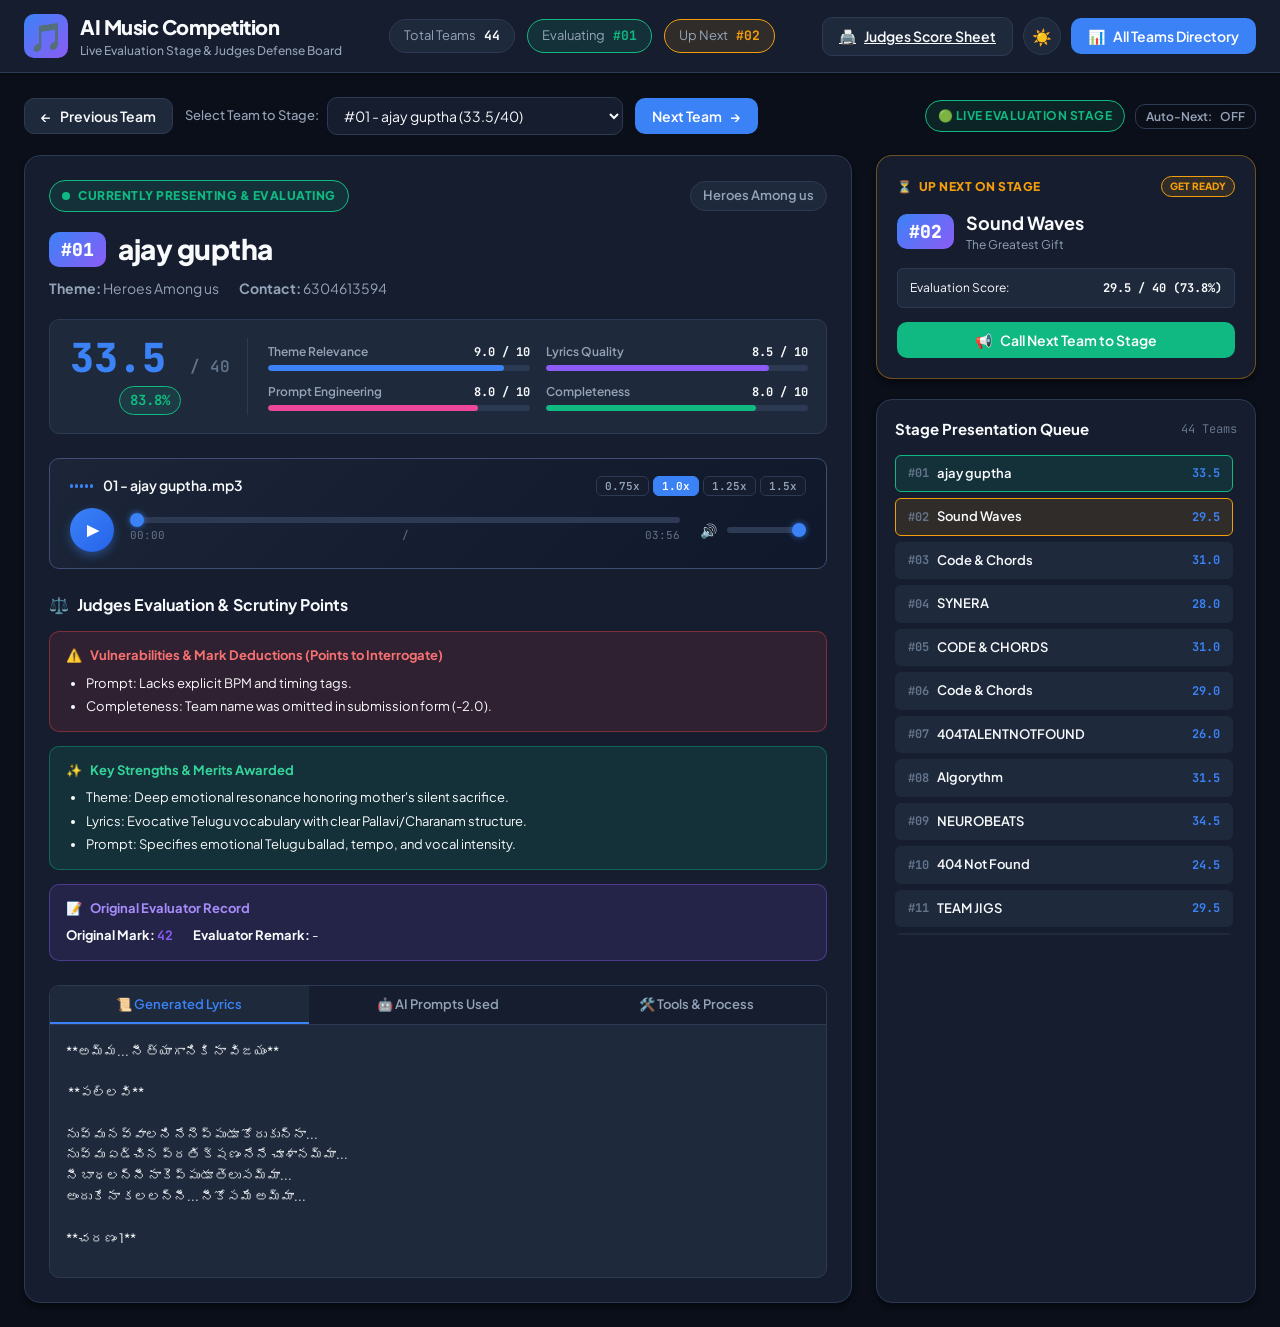
==== commit 73492a09: "Add Judges Printable Scoring Sheet and navigation link" ====
--- a/index.html
+++ b/index.html
@@ -37,6 +37,9 @@
       </div>
 
       <div class="header-actions">
+        <a href="judges_sheet.html" class="btn btn-secondary" title="Open & Print Judges Scoring Sheet" target="_blank">
+          <span>🖨️</span> Judges Score Sheet
+        </a>
         <button id="themeToggleBtn" class="btn btn-icon" title="Toggle Light/Dark Theme">
           <span id="themeIcon">☀️</span>
         </button>
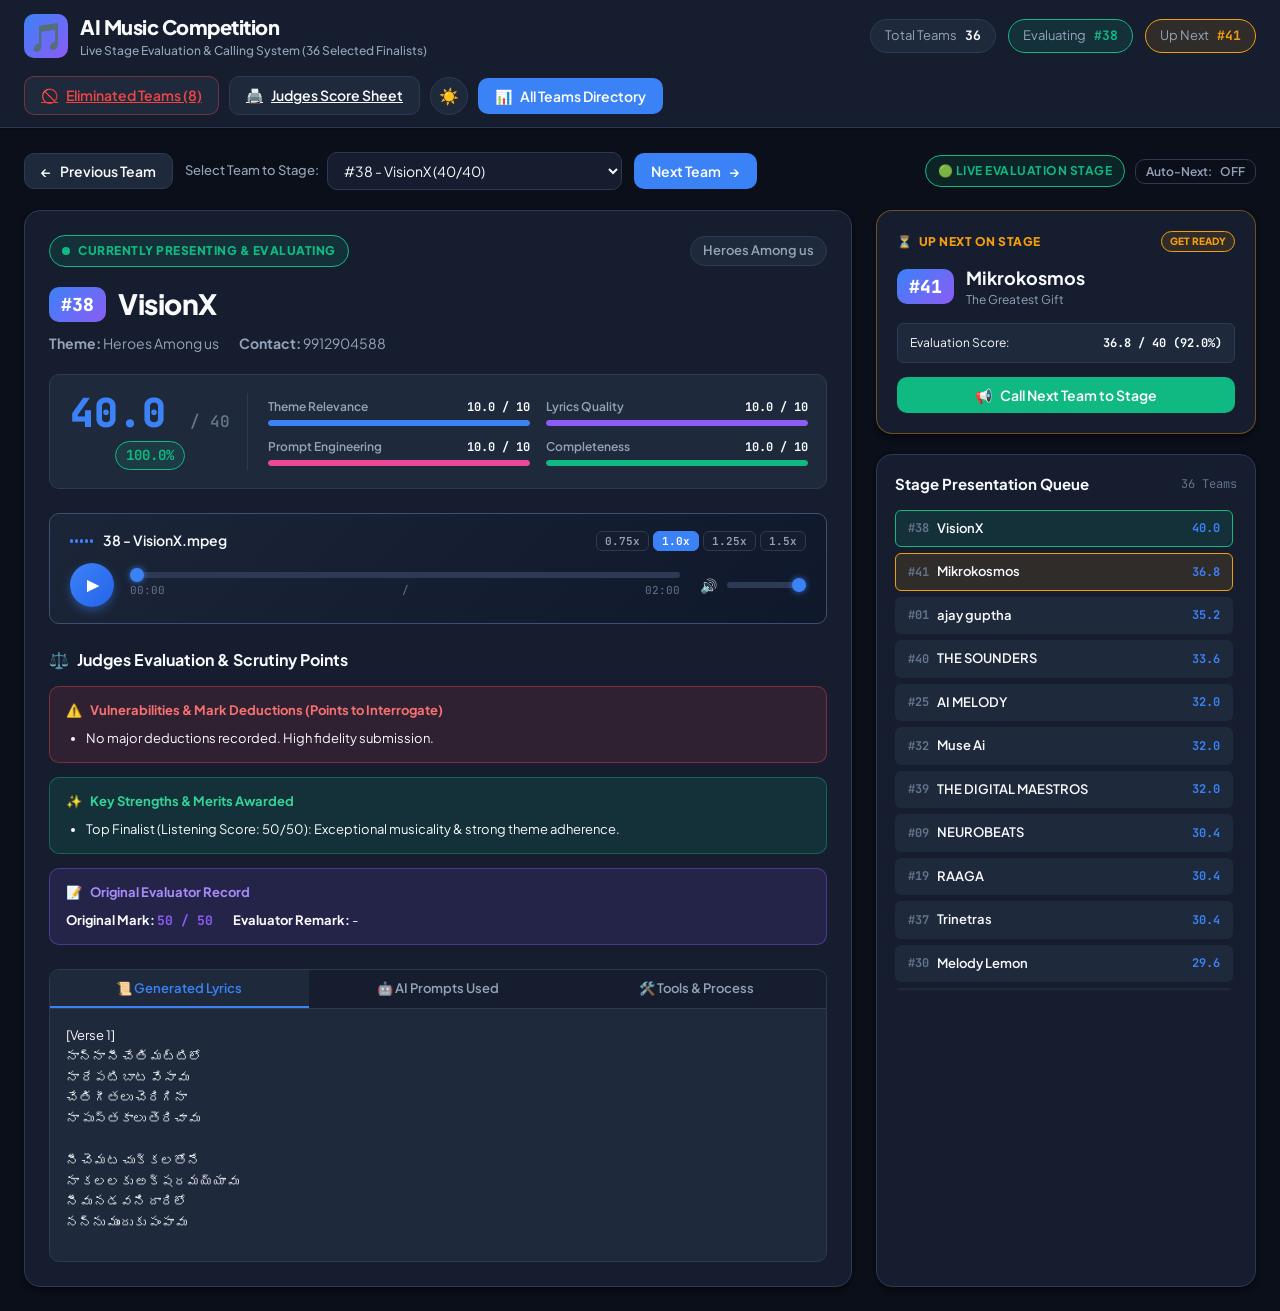
==== commit 3ff69ce8: "Deploy 36 Finalists Live Stage and Eliminated Teams Archive page" ====
--- a/index.html
+++ b/index.html
@@ -17,7 +17,7 @@
         <div class="brand-icon">🎵</div>
         <div>
           <h1 class="brand-title">AI Music Competition</h1>
-          <p class="brand-subtitle">Live Evaluation Stage & Judges Defense Board</p>
+          <p class="brand-subtitle">Live Stage Evaluation & Calling System (36 Selected Finalists)</p>
         </div>
       </div>
 
@@ -37,6 +37,9 @@
       </div>
 
       <div class="header-actions">
+        <a href="eliminated.html" class="btn btn-secondary" title="View 8 Eliminated Teams & Songs" style="color: #ef4444; border-color: rgba(239, 68, 68, 0.4);">
+          <span>🚫</span> Eliminated Teams (8)
+        </a>
         <a href="judges_sheet.html" class="btn btn-secondary" title="Open & Print Judges Scoring Sheet" target="_blank">
           <span>🖨️</span> Judges Score Sheet
         </a>
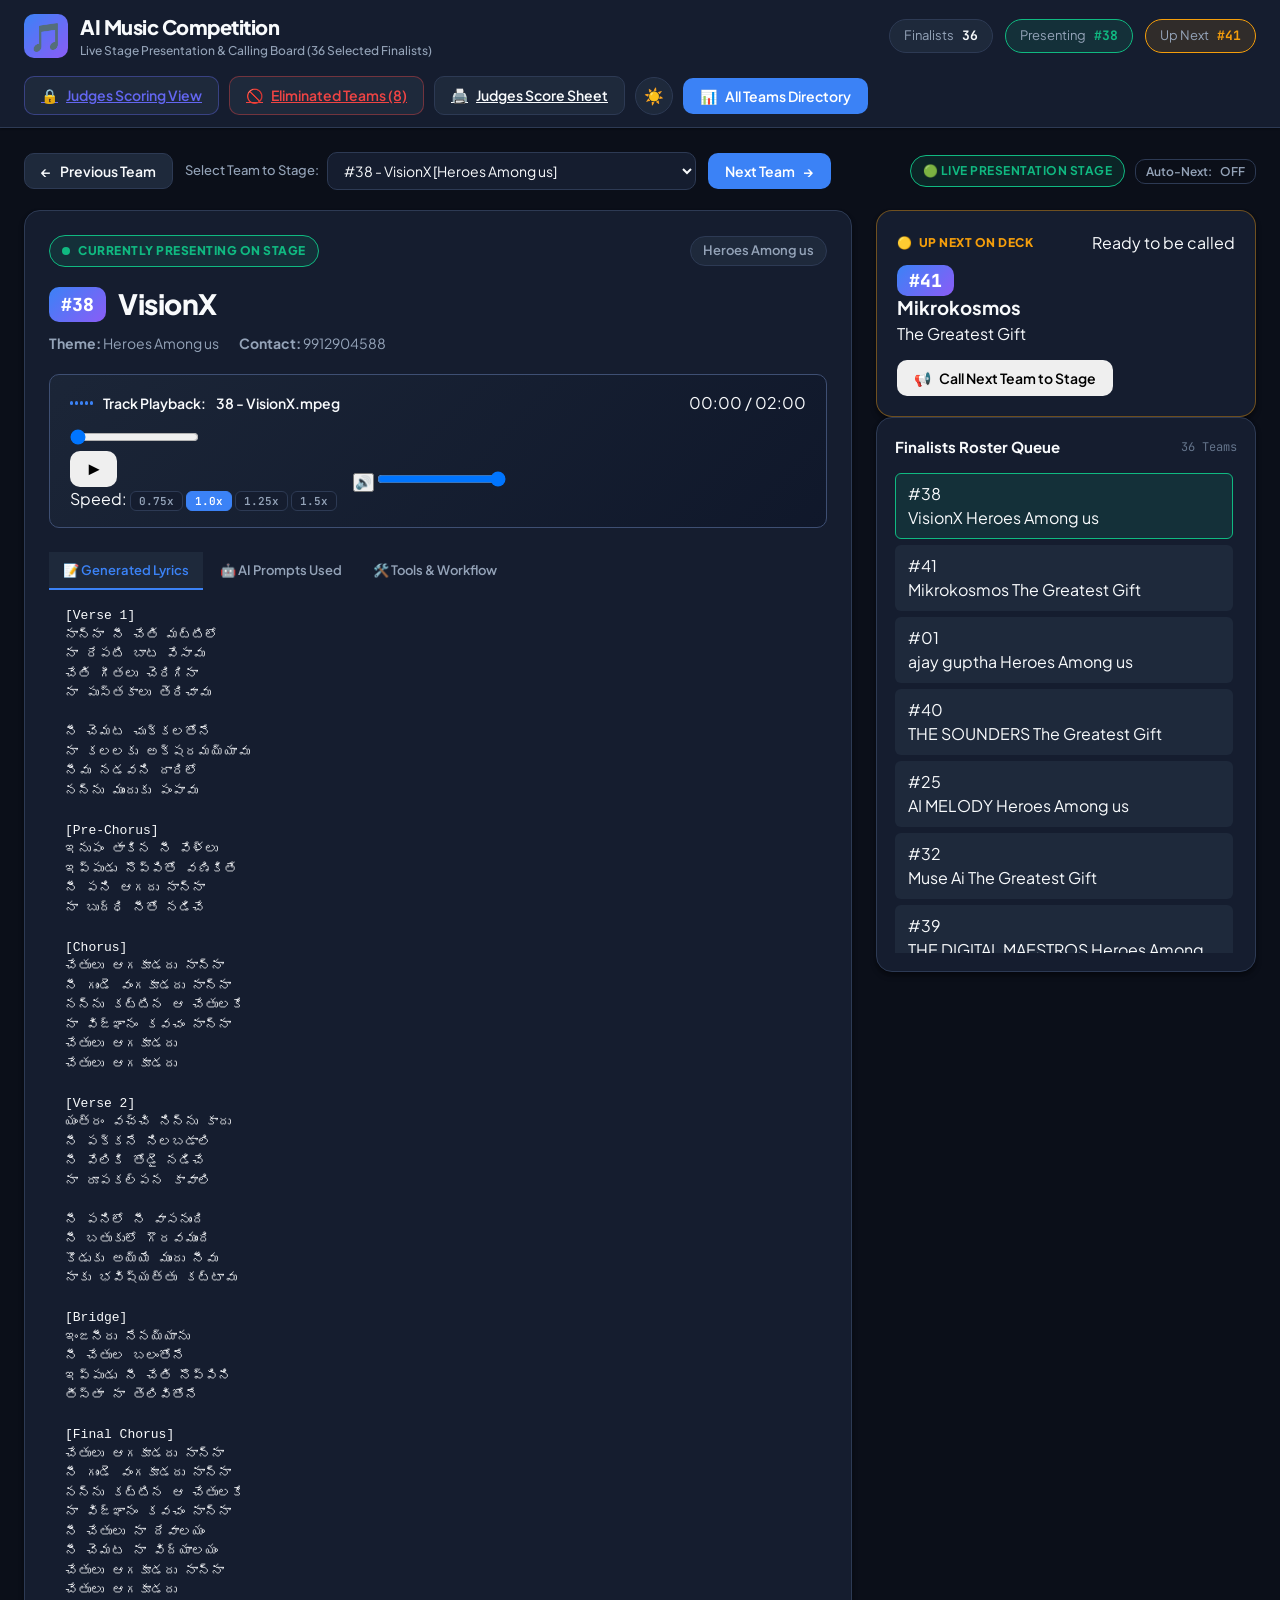
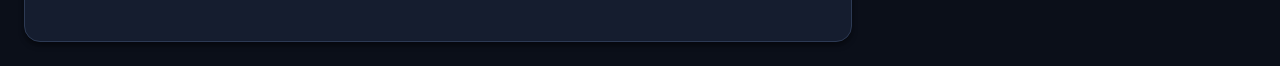
==== commit efbb983d: "Add help.html for judges confidential scoring view and clean public index.html without scores" ====
--- a/index.html
+++ b/index.html
@@ -3,7 +3,7 @@
 <head>
   <meta charset="UTF-8" />
   <meta name="viewport" content="width=device-width, initial-scale=1.0" />
-  <title>AI Music Competition — Live Evaluation & Stage Board</title>
+  <title>AI Music Competition — Live Stage Presentation Board</title>
   <link rel="preconnect" href="https://fonts.googleapis.com">
   <link rel="preconnect" href="https://fonts.gstatic.com" crossorigin>
   <link href="https://fonts.googleapis.com/css2?family=Plus+Jakarta+Sans:ital,wght@0,300;0,400;0,500;0,600;0,700;0,800;1,400&family=JetBrains+Mono:wght@400;500;700&display=swap" rel="stylesheet">
@@ -17,17 +17,17 @@
         <div class="brand-icon">🎵</div>
         <div>
           <h1 class="brand-title">AI Music Competition</h1>
-          <p class="brand-subtitle">Live Stage Evaluation & Calling System (36 Selected Finalists)</p>
+          <p class="brand-subtitle">Live Stage Presentation & Calling Board (36 Selected Finalists)</p>
         </div>
       </div>
 
       <div class="header-stats">
         <div class="stat-badge">
-          <span class="stat-label">Total Teams</span>
-          <span class="stat-value" id="totalTeamsCount">44</span>
+          <span class="stat-label">Finalists</span>
+          <span class="stat-value" id="totalTeamsCount">36</span>
         </div>
         <div class="stat-badge highlight-active">
-          <span class="stat-label">Evaluating</span>
+          <span class="stat-label">Presenting</span>
           <span class="stat-value" id="currentTeamBadge">#01</span>
         </div>
         <div class="stat-badge highlight-next">
@@ -37,6 +37,9 @@
       </div>
 
       <div class="header-actions">
+        <a href="help.html" class="btn btn-secondary" title="Confidential Judges Scoring & Evaluation Breakdown" style="color: #6366f1; border-color: rgba(99, 102, 241, 0.4);">
+          <span>🔒</span> Judges Scoring View
+        </a>
         <a href="eliminated.html" class="btn btn-secondary" title="View 8 Eliminated Teams & Songs" style="color: #ef4444; border-color: rgba(239, 68, 68, 0.4);">
           <span>🚫</span> Eliminated Teams (8)
         </a>
@@ -77,7 +80,7 @@
         </div>
 
         <div class="stage-status-pills">
-          <span class="status-pill status-evaluating">🟢 LIVE EVALUATION STAGE</span>
+          <span class="status-pill status-evaluating">🟢 LIVE PRESENTATION STAGE</span>
           <button id="autoAdvanceBtn" class="btn btn-small btn-outline" title="Auto advance to next team when song finishes">
             Auto-Next: <span id="autoNextStatus">OFF</span>
           </button>
@@ -87,11 +90,11 @@
       <!-- Stage Dual-Column Layout -->
       <div class="stage-grid">
         
-        <!-- LEFT COLUMN: CURRENT EVALUATING TEAM -->
+        <!-- LEFT COLUMN: CURRENT PRESENTING TEAM -->
         <div class="current-stage-card card">
           <div class="card-header-banner">
             <div class="stage-pill-live">
-              <span class="pulsing-dot"></span> CURRENTLY PRESENTING & EVALUATING
+              <span class="pulsing-dot"></span> CURRENTLY PRESENTING ON STAGE
             </div>
             <div class="theme-tag" id="currentThemeTag">Heroes Among Us</div>
           </div>
@@ -104,52 +107,6 @@
             <div class="team-meta-row">
               <span class="meta-item"><strong>Theme:</strong> <span id="currentThemeText">Heroes Among Us</span></span>
               <span class="meta-item"><strong>Contact:</strong> <span id="currentPhoneText">+91 00000 00000</span></span>
-            </div>
-          </div>
-
-          <!-- Score Overview Banner -->
-          <div class="score-overview-box">
-            <div class="score-main-display">
-              <div class="score-big-number">
-                <span id="currentTotalScore">37.5</span>
-                <span class="score-max">/ 40</span>
-              </div>
-              <div class="score-percentage-badge" id="currentPercentage">93.8%</div>
-            </div>
-
-            <!-- Rubric 4-Bar Metric Breakdown -->
-            <div class="rubric-bars-grid">
-              <div class="rubric-item">
-                <div class="rubric-header">
-                  <span>Theme Relevance</span>
-                  <span class="rubric-val" id="scoreTheme">9.0 / 10</span>
-                </div>
-                <div class="progress-track"><div class="progress-fill fill-theme" id="barTheme" style="width: 90%"></div></div>
-              </div>
-
-              <div class="rubric-item">
-                <div class="rubric-header">
-                  <span>Lyrics Quality</span>
-                  <span class="rubric-val" id="scoreLyrics">8.5 / 10</span>
-                </div>
-                <div class="progress-track"><div class="progress-fill fill-lyrics" id="barLyrics" style="width: 85%"></div></div>
-              </div>
-
-              <div class="rubric-item">
-                <div class="rubric-header">
-                  <span>Prompt Engineering</span>
-                  <span class="rubric-val" id="scorePrompt">8.0 / 10</span>
-                </div>
-                <div class="progress-track"><div class="progress-fill fill-prompt" id="barPrompt" style="width: 80%"></div></div>
-              </div>
-
-              <div class="rubric-item">
-                <div class="rubric-header">
-                  <span>Completeness</span>
-                  <span class="rubric-val" id="scoreCompleteness">8.0 / 10</span>
-                </div>
-                <div class="progress-track"><div class="progress-fill fill-completeness" id="barCompleteness" style="width: 80%"></div></div>
-              </div>
             </div>
           </div>
 
@@ -160,231 +117,202 @@
                 <span class="audio-wave-anim" id="waveAnim">
                   <span></span><span></span><span></span><span></span><span></span>
                 </span>
-                <span id="currentAudioFilename">Song Audio File</span>
-              </div>
-              <div class="playback-rate-group">
-                <button class="rate-btn" data-rate="0.75">0.75x</button>
-                <button class="rate-btn active" data-rate="1.0">1.0x</button>
-                <button class="rate-btn" data-rate="1.25">1.25x</button>
-                <button class="rate-btn" data-rate="1.5">1.5x</button>
-              </div>
-            </div>
-
-            <!-- Custom Audio Controls -->
+                <span class="player-label">Track Playback:</span>
+                <span class="audio-filename" id="currentAudioFilename">loading...</span>
+              </div>
+              <div class="player-timing">
+                <span id="currentTime" class="time-readout">00:00</span>
+                <span class="time-sep">/</span>
+                <span id="totalDuration" class="time-readout">00:00</span>
+              </div>
+            </div>
+
+            <!-- Custom Audio Element -->
+            <audio id="mainAudioElement" preload="metadata"></audio>
+
+            <!-- Seek Slider Progress -->
+            <div class="slider-wrapper">
+              <input type="range" id="seekSlider" class="seek-bar" min="0" max="100" value="0" step="0.1">
+            </div>
+
+            <!-- Player Primary Controls -->
             <div class="player-controls-row">
-              <button id="playPauseBtn" class="btn btn-play" title="Play / Pause">
-                <span id="playIcon">▶</span>
-              </button>
-
-              <div class="scrub-container">
-                <input type="range" id="seekSlider" class="seek-slider" min="0" max="100" value="0" step="0.1">
-                <div class="time-display">
-                  <span id="currentTime">00:00</span> / <span id="totalDuration">00:00</span>
-                </div>
-              </div>
-
-              <div class="volume-container">
-                <button id="muteBtn" class="btn btn-icon-small" title="Mute/Unmute">🔊</button>
-                <input type="range" id="volumeSlider" class="volume-slider" min="0" max="1" step="0.05" value="1">
-              </div>
-            </div>
-
-            <!-- Hidden Native Audio element -->
-            <audio id="mainAudioElement" preload="metadata"></audio>
-          </div>
-
-          <!-- JUDGES SCRUTINY & DEFENSE BOX -->
-          <div class="judge-interrogation-panel">
-            <div class="panel-section-title">
-              <span class="title-icon">⚖️</span>
-              <h3>Judges Evaluation & Scrutiny Points</h3>
-            </div>
-
-            <!-- Negative Points / Weaknesses to Question (High Priority) -->
-            <div class="critique-box box-negatives">
-              <div class="critique-header header-negatives">
-                <span class="badge-icon">⚠️</span>
-                <strong>Vulnerabilities & Mark Deductions (Points to Interrogate)</strong>
-              </div>
-              <ul class="critique-list" id="currentDeductionsList">
-                <li>Deduction item</li>
-              </ul>
-            </div>
-
-            <!-- Key Merits / Strengths -->
-            <div class="critique-box box-merits">
-              <div class="critique-header header-merits">
-                <span class="badge-icon">✨</span>
-                <strong>Key Strengths & Merits Awarded</strong>
-              </div>
-              <ul class="critique-list" id="currentMeritsList">
-                <li>Merit item</li>
-              </ul>
-            </div>
-
-            <!-- User Evaluator Notes & Original Marks -->
-            <div class="critique-box box-usermarks">
-              <div class="critique-header header-usermarks">
-                <span class="badge-icon">📝</span>
-                <strong>Original Evaluator Record</strong>
-              </div>
-              <div class="usermarks-content">
-                <div><strong>Original Mark:</strong> <span id="currentUserMark" class="mark-tag">N/A</span></div>
-                <div><strong>Evaluator Remark:</strong> <span id="currentUserRemark" class="remark-text">-</span></div>
-              </div>
-            </div>
-          </div>
-
-          <!-- Deep-Dive Submission Tabs (Lyrics, Prompts, Tools) -->
-          <div class="submission-tabs-container">
-            <div class="tab-buttons-row">
-              <button class="tab-btn active" data-tab="tabLyrics">📜 Generated Lyrics</button>
-              <button class="tab-btn" data-tab="tabPrompt">🤖 AI Prompts Used</button>
-              <button class="tab-btn" data-tab="tabWorkflow">🛠️ Tools & Process</button>
-            </div>
-
-            <div class="tab-content active" id="tabLyrics">
-              <div class="content-box-scroll" id="currentLyricsText">Lyrics content here...</div>
-            </div>
-
-            <div class="tab-content" id="tabPrompt">
-              <div class="content-box-scroll prompt-code-box" id="currentPromptText">Prompt text here...</div>
-            </div>
-
-            <div class="tab-content" id="tabWorkflow">
-              <div class="tools-details-box">
-                <h4>AI Tools Stack:</h4>
-                <p id="currentToolsText">Tools here...</p>
-                <h4 style="margin-top: 15px;">Workflow Methodology:</h4>
-                <p id="currentWorkflowText">Workflow process here...</p>
-              </div>
-            </div>
-          </div>
-
-        </div>
-
-        <!-- RIGHT COLUMN: UP NEXT QUEUE & STAGE CALL BOARD -->
-        <div class="stage-sidebar">
+              <div class="playback-actions">
+                <button id="playPauseBtn" class="btn btn-play-large" title="Play / Pause (Spacebar)">
+                  <span id="playIcon">▶</span>
+                </button>
+                <div class="speed-selector">
+                  <span class="speed-label">Speed:</span>
+                  <button class="rate-btn" data-rate="0.75">0.75x</button>
+                  <button class="rate-btn active" data-rate="1.0">1.0x</button>
+                  <button class="rate-btn" data-rate="1.25">1.25x</button>
+                  <button class="rate-btn" data-rate="1.5">1.5x</button>
+                </div>
+              </div>
+
+              <!-- Volume Controls -->
+              <div class="volume-group">
+                <button id="muteBtn" class="btn-icon-subtle" title="Mute/Unmute">🔊</button>
+                <input type="range" id="volumeSlider" class="volume-bar" min="0" max="1" step="0.05" value="1">
+              </div>
+            </div>
+          </div>
+
+          <!-- SUBMISSION DATA TABS -->
+          <div class="tab-panel-section">
+            <div class="tab-nav-bar">
+              <button class="tab-btn active" data-tab="tabLyrics">📝 Generated Lyrics</button>
+              <button class="tab-btn" data-tab="tabPrompts">🤖 AI Prompts Used</button>
+              <button class="tab-btn" data-tab="tabTools">🛠️ Tools & Workflow</button>
+            </div>
+
+            <div class="tab-contents-container">
+              <!-- Tab 1: Lyrics -->
+              <div id="tabLyrics" class="tab-content active">
+                <div class="lyrics-card">
+                  <pre id="currentLyricsText" class="code-block lyrics-pre">No lyrics submitted.</pre>
+                </div>
+              </div>
+
+              <!-- Tab 2: Prompts -->
+              <div id="tabPrompts" class="tab-content">
+                <div class="prompt-card">
+                  <div class="prompt-header">Exact Prompts Provided to AI Generation Tools:</div>
+                  <pre id="currentPromptText" class="code-block prompt-pre">No prompt data submitted.</pre>
+                </div>
+              </div>
+
+              <!-- Tab 3: Tools & Workflow -->
+              <div id="tabTools" class="tab-content">
+                <div class="meta-detail-box">
+                  <div class="detail-row">
+                    <span class="detail-label">AI Tools Employed:</span>
+                    <span class="detail-value" id="currentToolsText">Sunno, ChatGPT, etc.</span>
+                  </div>
+                  <div class="detail-row" style="margin-top: 10px;">
+                    <span class="detail-label">Creative Process & Workflow:</span>
+                    <p class="detail-paragraph" id="currentWorkflowText">No workflow narrative submitted.</p>
+                  </div>
+                </div>
+              </div>
+            </div>
+          </div>
+
+        </div>
+
+        <!-- RIGHT COLUMN: UP NEXT & LIVE CALLING QUEUE -->
+        <div class="sidebar-stage-col">
           
-          <!-- UP NEXT CARD -->
+          <!-- UP NEXT ON DECK CARD -->
           <div class="up-next-card card">
             <div class="card-header-banner banner-next">
               <div class="stage-pill-next">
-                <span class="clock-icon">⏳</span> UP NEXT ON STAGE
-              </div>
-              <span class="badge-alert">GET READY</span>
+                <span>🟡</span> UP NEXT ON DECK
+              </div>
+              <span class="next-cue-text">Ready to be called</span>
             </div>
 
             <div class="next-team-body">
-              <div class="next-team-headline">
-                <span class="team-number-pill" id="nextSno">#02</span>
-                <div>
-                  <h3 class="next-team-title" id="nextTeamName">Next Team Name</h3>
-                  <div class="next-team-theme" id="nextThemeName">The Greatest Gift</div>
-                </div>
-              </div>
-
-              <div class="next-score-preview">
-                <div class="score-mini">
-                  <span class="mini-label">Evaluation Score:</span>
-                  <span class="mini-val" id="nextTotalScore">35.0 / 40 (87.5%)</span>
-                </div>
-              </div>
-
-              <button id="callNextToStageBtn" class="btn btn-success btn-block">
-                <span>📢</span> Call Next Team to Stage
-              </button>
-            </div>
-          </div>
-
-          <!-- FULL CALL LIST / QUEUE ROSTER -->
+              <div class="next-headline-row">
+                <span class="team-number-pill next-pill" id="nextSno">#02</span>
+                <div class="next-info-col">
+                  <h3 class="next-team-name" id="nextTeamName">Next Team Name</h3>
+                  <span class="next-theme-label" id="nextThemeName">The Greatest Gift</span>
+                </div>
+              </div>
+
+              <div class="next-action-box">
+                <button id="callNextToStageBtn" class="btn btn-call-stage btn-pulse">
+                  <span>📢</span> Call Next Team to Stage
+                </button>
+              </div>
+            </div>
+          </div>
+
+          <!-- FULL ROSTER QUEUE PREVIEW -->
           <div class="queue-roster-card card">
             <div class="roster-header">
-              <h3>Stage Presentation Queue</h3>
-              <span class="roster-count" id="rosterCount">44 Teams</span>
+              <h3 class="roster-title">Finalists Roster Queue</h3>
+              <span class="roster-count" id="rosterCount">36 Teams</span>
             </div>
 
             <div class="roster-list-container" id="rosterListContainer">
-              <!-- Dynamically populated roster list items -->
-            </div>
-          </div>
-
-        </div>
-
-      </div>
+              <!-- Dynamically Populated List of Teams -->
+            </div>
+          </div>
+
+        </div>
+
+      </div>
+
     </section>
 
-    <!-- SECTION 2: ALL TEAMS DIRECTORY & LEADERBOARD -->
+    <!-- SECTION 2: ALL TEAMS DIRECTORY (TABLE VIEW) -->
     <section id="directoryView" class="view-section">
-      
-      <div class="directory-control-bar card">
-        <div class="search-box">
-          <span class="search-icon">🔍</span>
-          <input type="text" id="tableSearchInput" class="form-input" placeholder="Search by team name, theme, lyrics keyword..." />
-        </div>
-
-        <div class="filter-pills-group">
-          <button class="filter-btn active" data-theme="ALL">All Themes (44)</button>
-          <button class="filter-btn" data-theme="Heroes Among us">Heroes Among Us</button>
-          <button class="filter-btn" data-theme="Engineering">Engineering</button>
-          <button class="filter-btn" data-theme="The Greatest Gift">The Greatest Gift</button>
-        </div>
-
-        <div class="sort-select-box">
-          <label for="tableSortSelect">Sort by:</label>
-          <select id="tableSortSelect" class="form-select form-select-sm">
-            <option value="sno_asc">Serial Number (#01 to #44)</option>
-            <option value="score_desc">Score (Highest to Lowest)</option>
-            <option value="score_asc">Score (Lowest to Highest)</option>
-            <option value="name_asc">Team Name (A &rarr; Z)</option>
-          </select>
-        </div>
-      </div>
-
-      <!-- Teams Master Table -->
-      <div class="table-responsive-wrapper card">
-        <table class="master-table" id="masterTeamsTable">
-          <thead>
-            <tr>
-              <th style="width: 60px;">#</th>
-              <th>Team Name</th>
-              <th>Theme</th>
-              <th style="width: 80px;">Theme (10)</th>
-              <th style="width: 80px;">Lyrics (10)</th>
-              <th style="width: 80px;">Prompt (10)</th>
-              <th style="width: 80px;">Complete (10)</th>
-              <th style="width: 95px;">Total (40)</th>
-              <th style="width: 80px;">%</th>
-              <th>Key Deduction (Challenge Point)</th>
-              <th style="width: 140px; text-align: center;">Actions</th>
-            </tr>
-          </thead>
-          <tbody id="masterTableBody">
-            <!-- Table rows generated by JS -->
-          </tbody>
-        </table>
-      </div>
-
+      <div class="directory-card card">
+        
+        <div class="directory-header">
+          <div>
+            <h2 class="directory-title">36 Selected Finalists Directory</h2>
+            <p class="directory-subtitle">Complete roster of qualified finalist submissions and audio tracks.</p>
+          </div>
+          <button id="returnToStageBtn" class="btn btn-primary">
+            <span>&larr;</span> Return to Live Stage
+          </button>
+        </div>
+
+        <!-- Filters & Search Toolbar -->
+        <div class="directory-toolbar">
+          <div class="search-box">
+            <span class="search-icon">🔍</span>
+            <input type="text" id="tableSearchInput" class="search-input" placeholder="Search team name, theme, contact...">
+          </div>
+
+          <div class="filter-group">
+            <span class="filter-label">Theme:</span>
+            <button class="filter-btn active" data-theme="ALL">All Themes</button>
+            <button class="filter-btn" data-theme="Heroes Among us">Heroes Among Us</button>
+            <button class="filter-btn" data-theme="The Greatest Gift">The Greatest Gift</button>
+            <button class="filter-btn" data-theme="Engineering">Engineering</button>
+          </div>
+
+          <div class="sort-group">
+            <label for="tableSortSelect" class="sort-label">Sort By:</label>
+            <select id="tableSortSelect" class="form-select-small">
+              <option value="rank_asc">Finalist Rank (1 to 36)</option>
+              <option value="sno_asc">Original S.No (Low to High)</option>
+              <option value="sno_desc">Original S.No (High to Low)</option>
+              <option value="name_asc">Team Name (A-Z)</option>
+            </select>
+          </div>
+        </div>
+
+        <!-- Master Table (WITHOUT SCORES) -->
+        <div class="table-responsive">
+          <table class="master-teams-table">
+            <thead>
+              <tr>
+                <th style="width: 70px;">Rank</th>
+                <th style="width: 70px;">Orig #</th>
+                <th>Team Name</th>
+                <th>Theme</th>
+                <th>Contact Phone</th>
+                <th style="width: 140px;">Audio Track</th>
+                <th style="width: 130px; text-align: center;">Stage Action</th>
+              </tr>
+            </thead>
+            <tbody id="masterTableBody">
+              <!-- Dynamically populated via app.js -->
+            </tbody>
+          </table>
+        </div>
+
+      </div>
     </section>
 
   </main>
 
-  <!-- Sticky Mini Audio Player when scrolling -->
-  <div class="sticky-audio-bar" id="stickyAudioBar" style="display: none;">
-    <div class="sticky-player-content">
-      <div class="sticky-info">
-        <span class="sticky-badge" id="stickySno">#01</span>
-        <span class="sticky-team" id="stickyTeam">Team Name</span>
-        <span class="sticky-song" id="stickySong">Song.mp3</span>
-      </div>
-      <div class="sticky-controls">
-        <button id="stickyPlayBtn" class="btn btn-small btn-primary">▶</button>
-        <span id="stickyTime">00:00 / 00:00</span>
-      </div>
-    </div>
-  </div>
-
-  <!-- Scripts -->
+  <!-- Application Scripts -->
   <script src="data.js"></script>
   <script src="app.js"></script>
 </body>
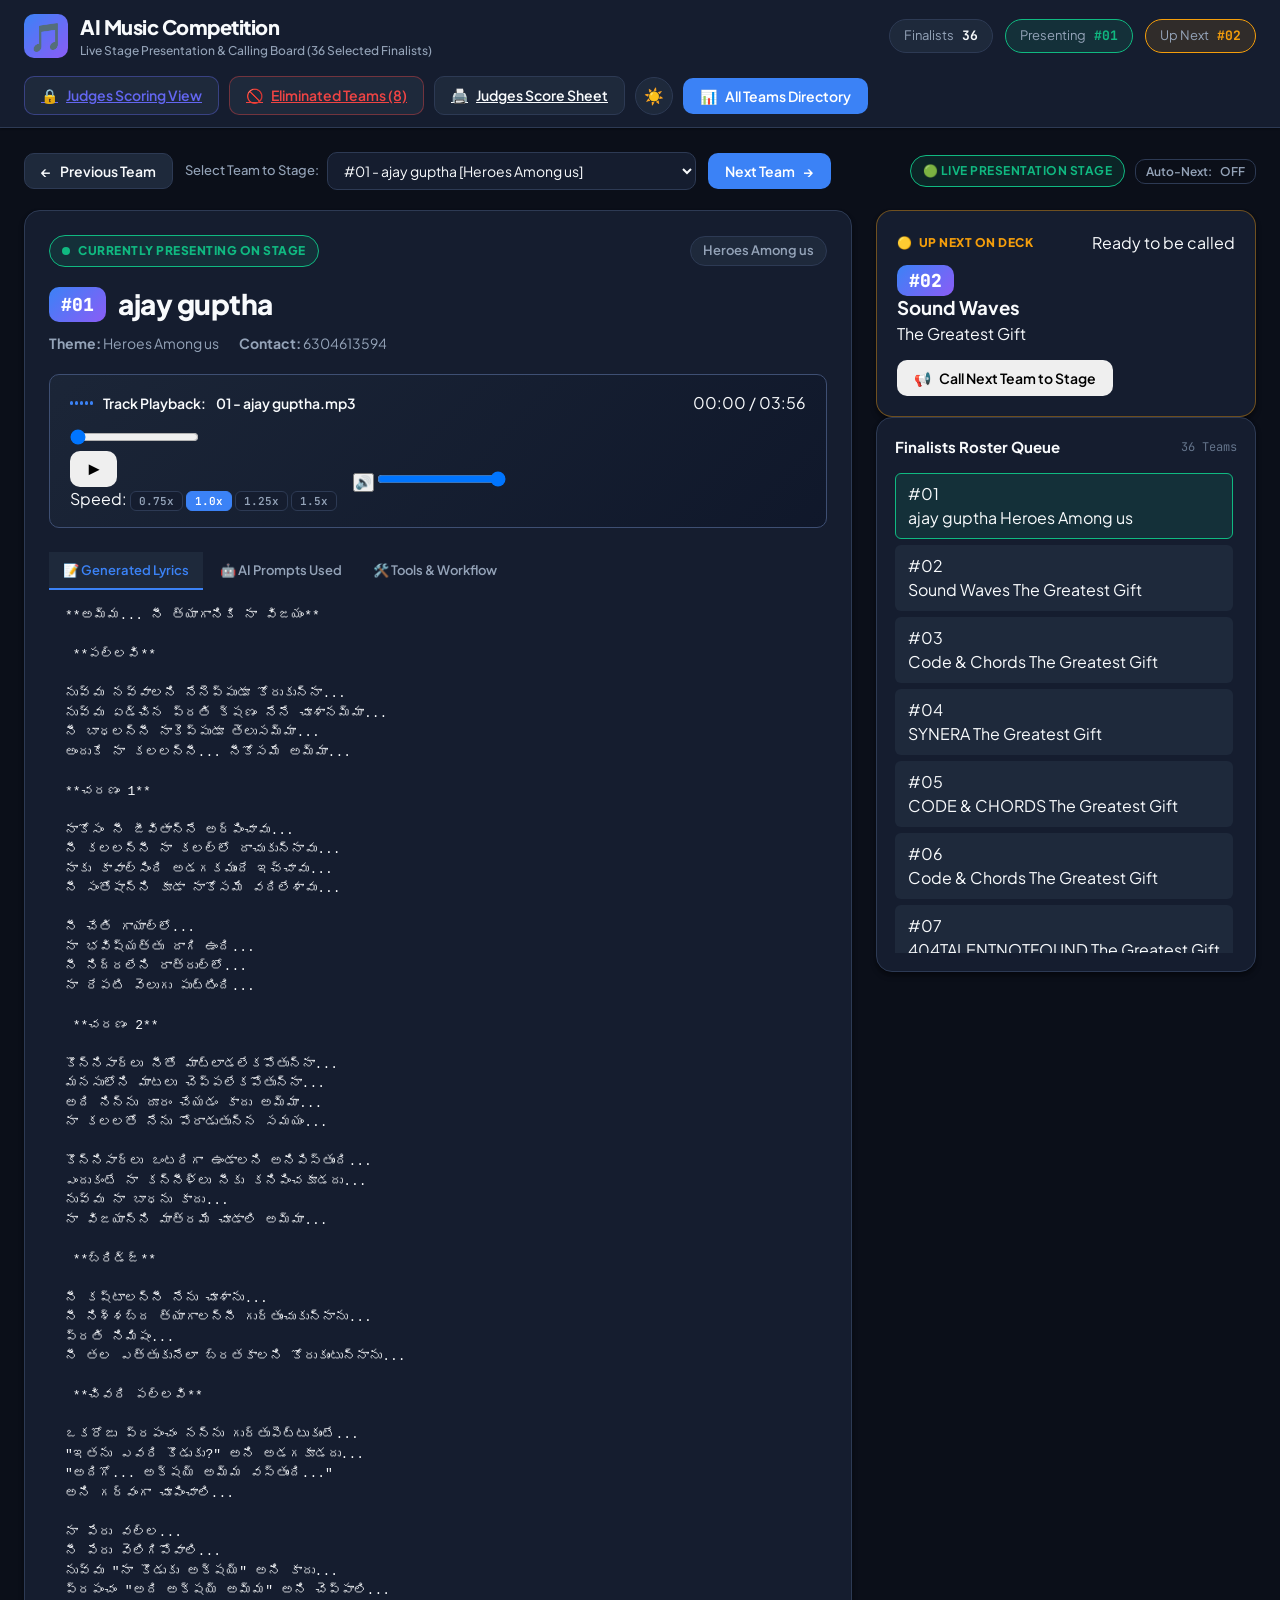
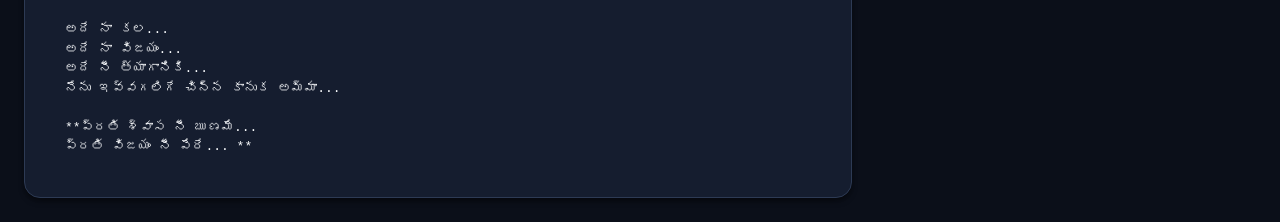
==== commit e5e8499f: "Sort finalists by Team Number and remove rank columns from PDF and public stage board" ====
--- a/index.html
+++ b/index.html
@@ -279,21 +279,19 @@
           <div class="sort-group">
             <label for="tableSortSelect" class="sort-label">Sort By:</label>
             <select id="tableSortSelect" class="form-select-small">
-              <option value="rank_asc">Finalist Rank (1 to 36)</option>
-              <option value="sno_asc">Original S.No (Low to High)</option>
-              <option value="sno_desc">Original S.No (High to Low)</option>
+              <option value="sno_asc">Team Number (Low to High)</option>
+              <option value="sno_desc">Team Number (High to Low)</option>
               <option value="name_asc">Team Name (A-Z)</option>
             </select>
           </div>
         </div>
 
-        <!-- Master Table (WITHOUT SCORES) -->
+        <!-- Master Table (WITHOUT SCORES & RANKS) -->
         <div class="table-responsive">
           <table class="master-teams-table">
             <thead>
               <tr>
-                <th style="width: 70px;">Rank</th>
-                <th style="width: 70px;">Orig #</th>
+                <th style="width: 80px; text-align: center;">Team #</th>
                 <th>Team Name</th>
                 <th>Theme</th>
                 <th>Contact Phone</th>
